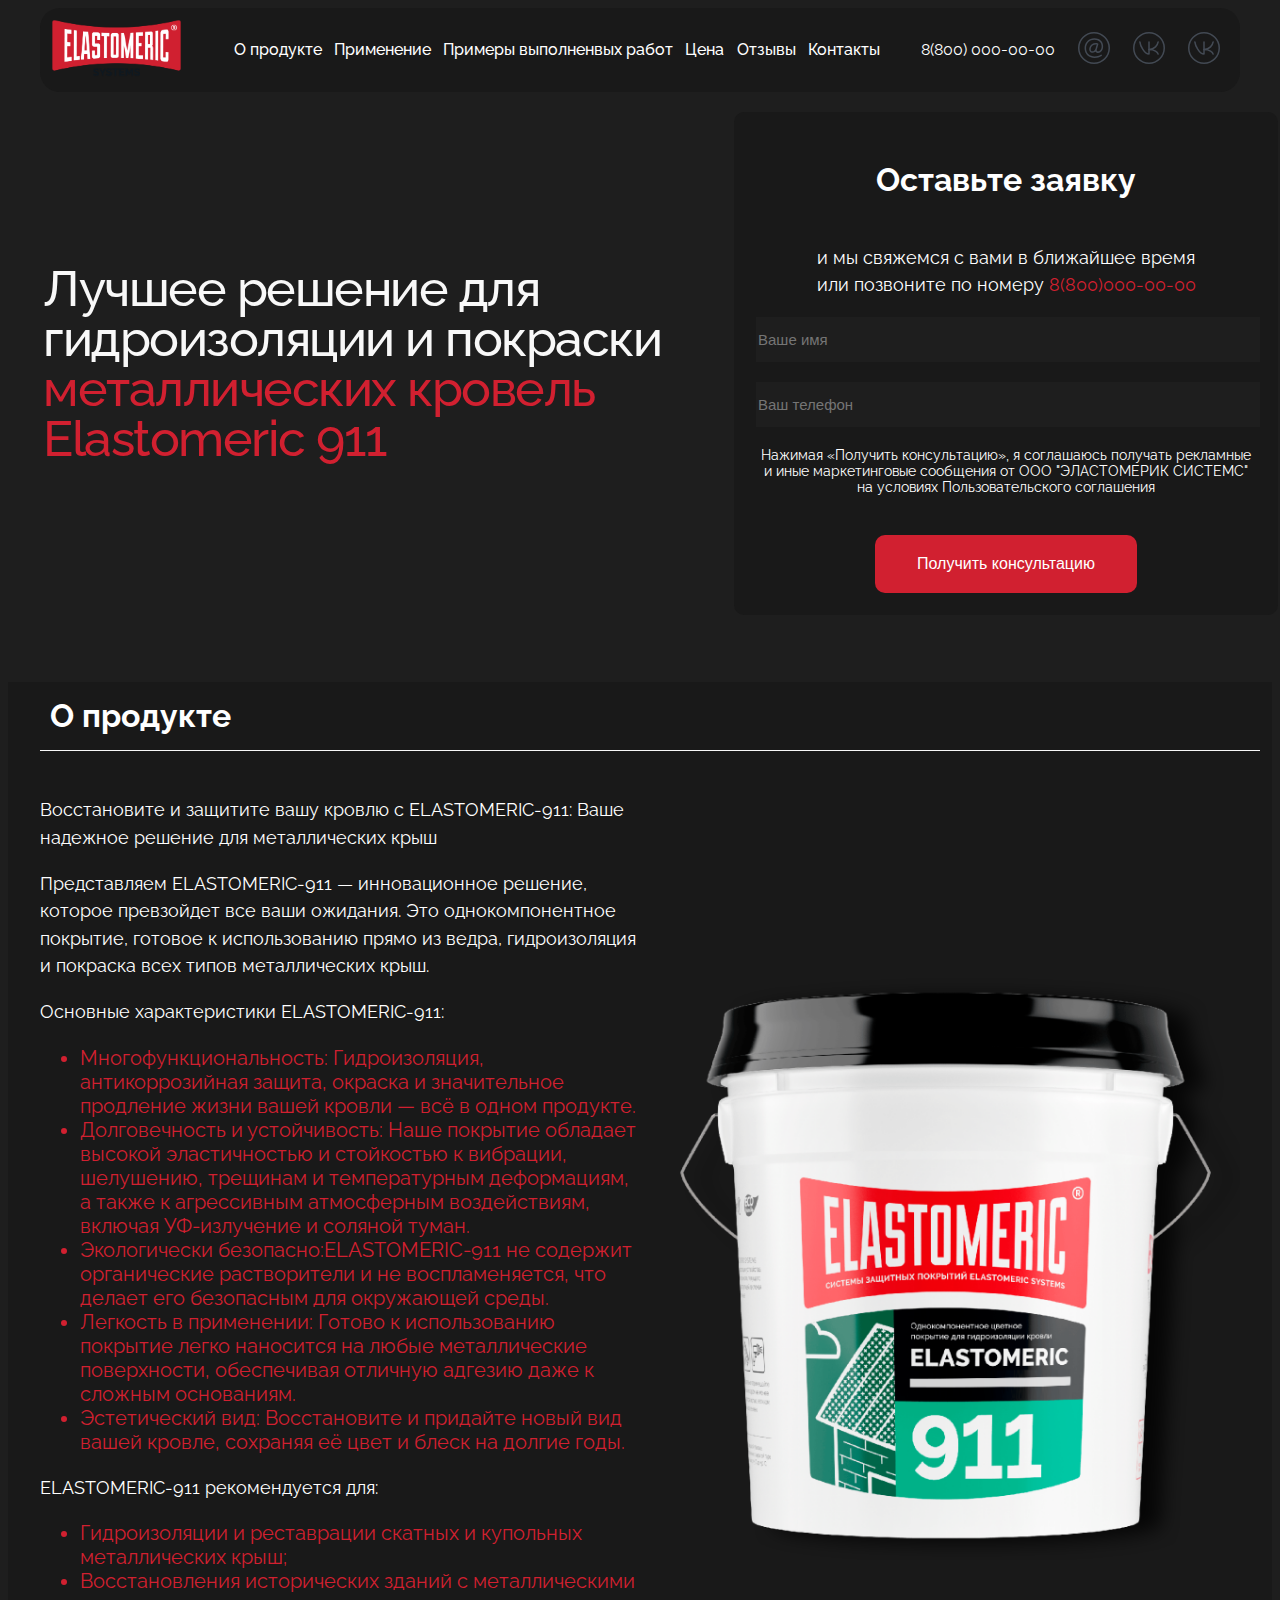
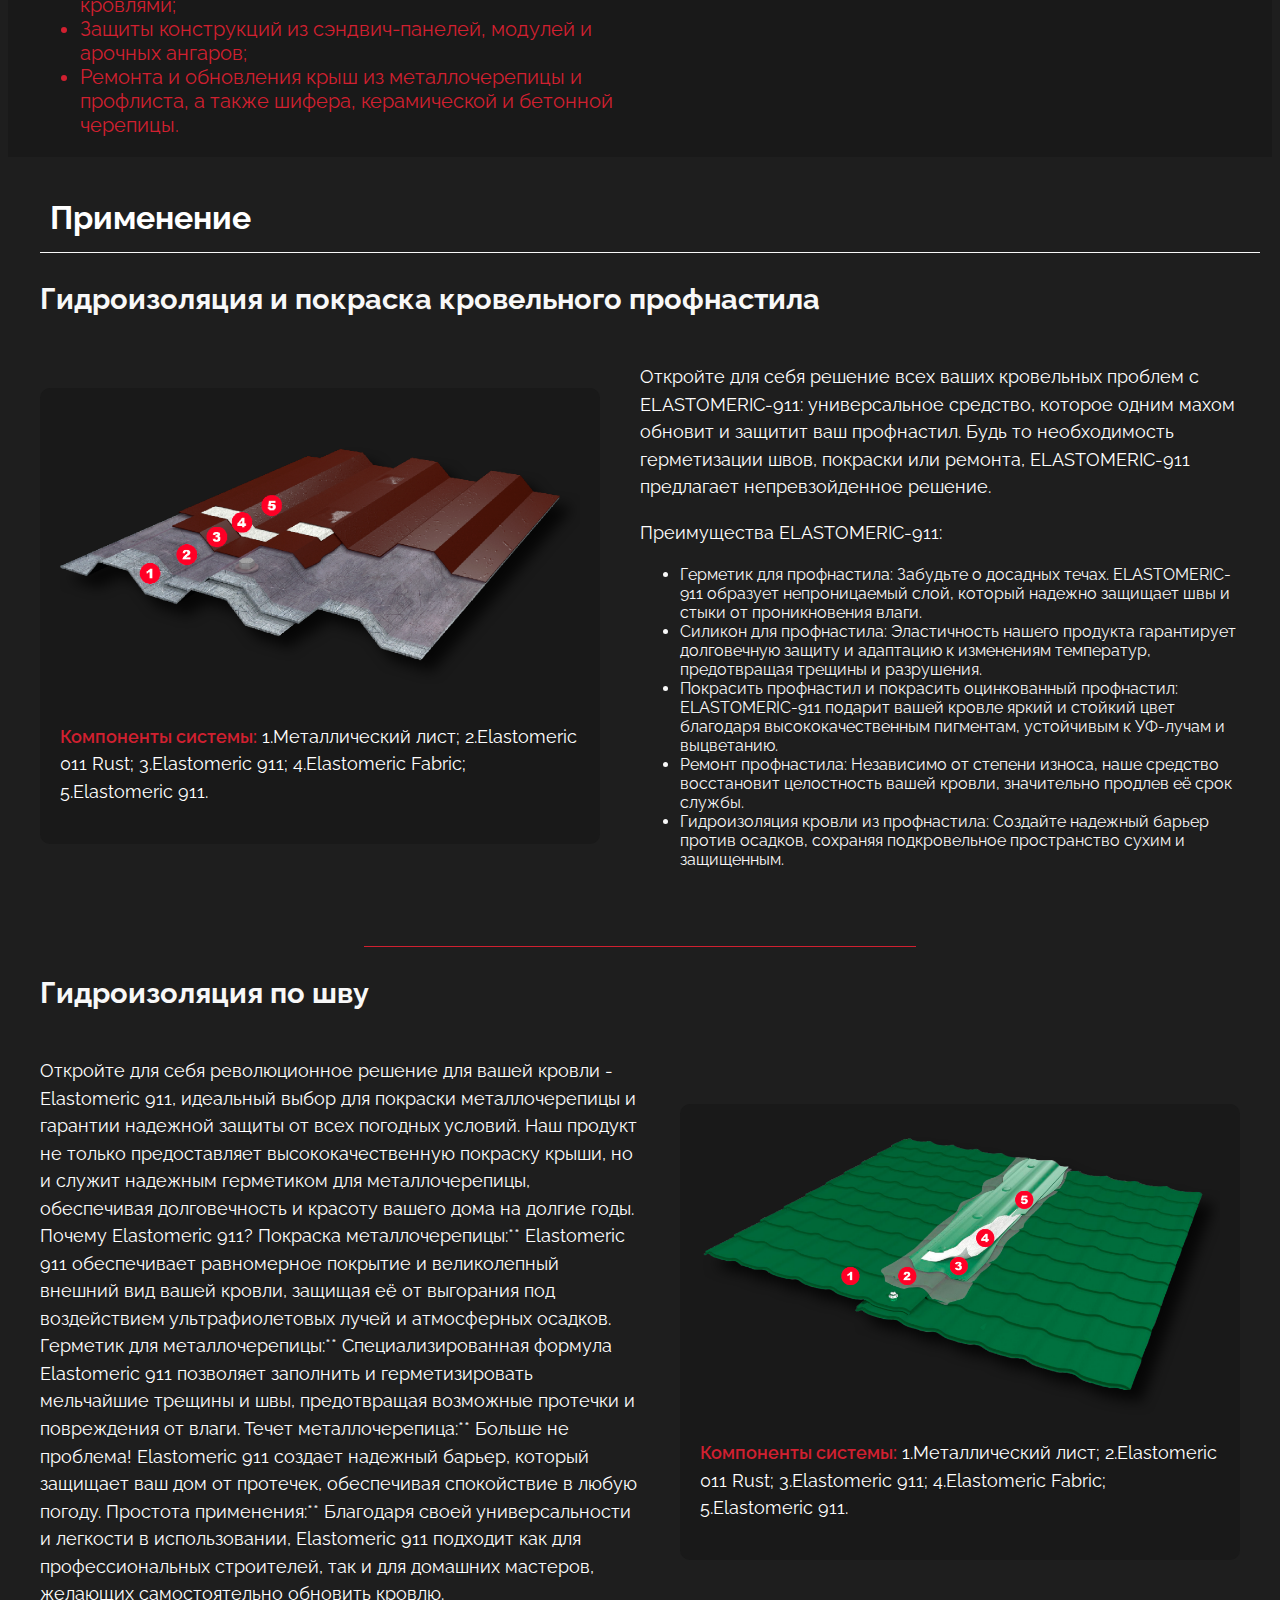
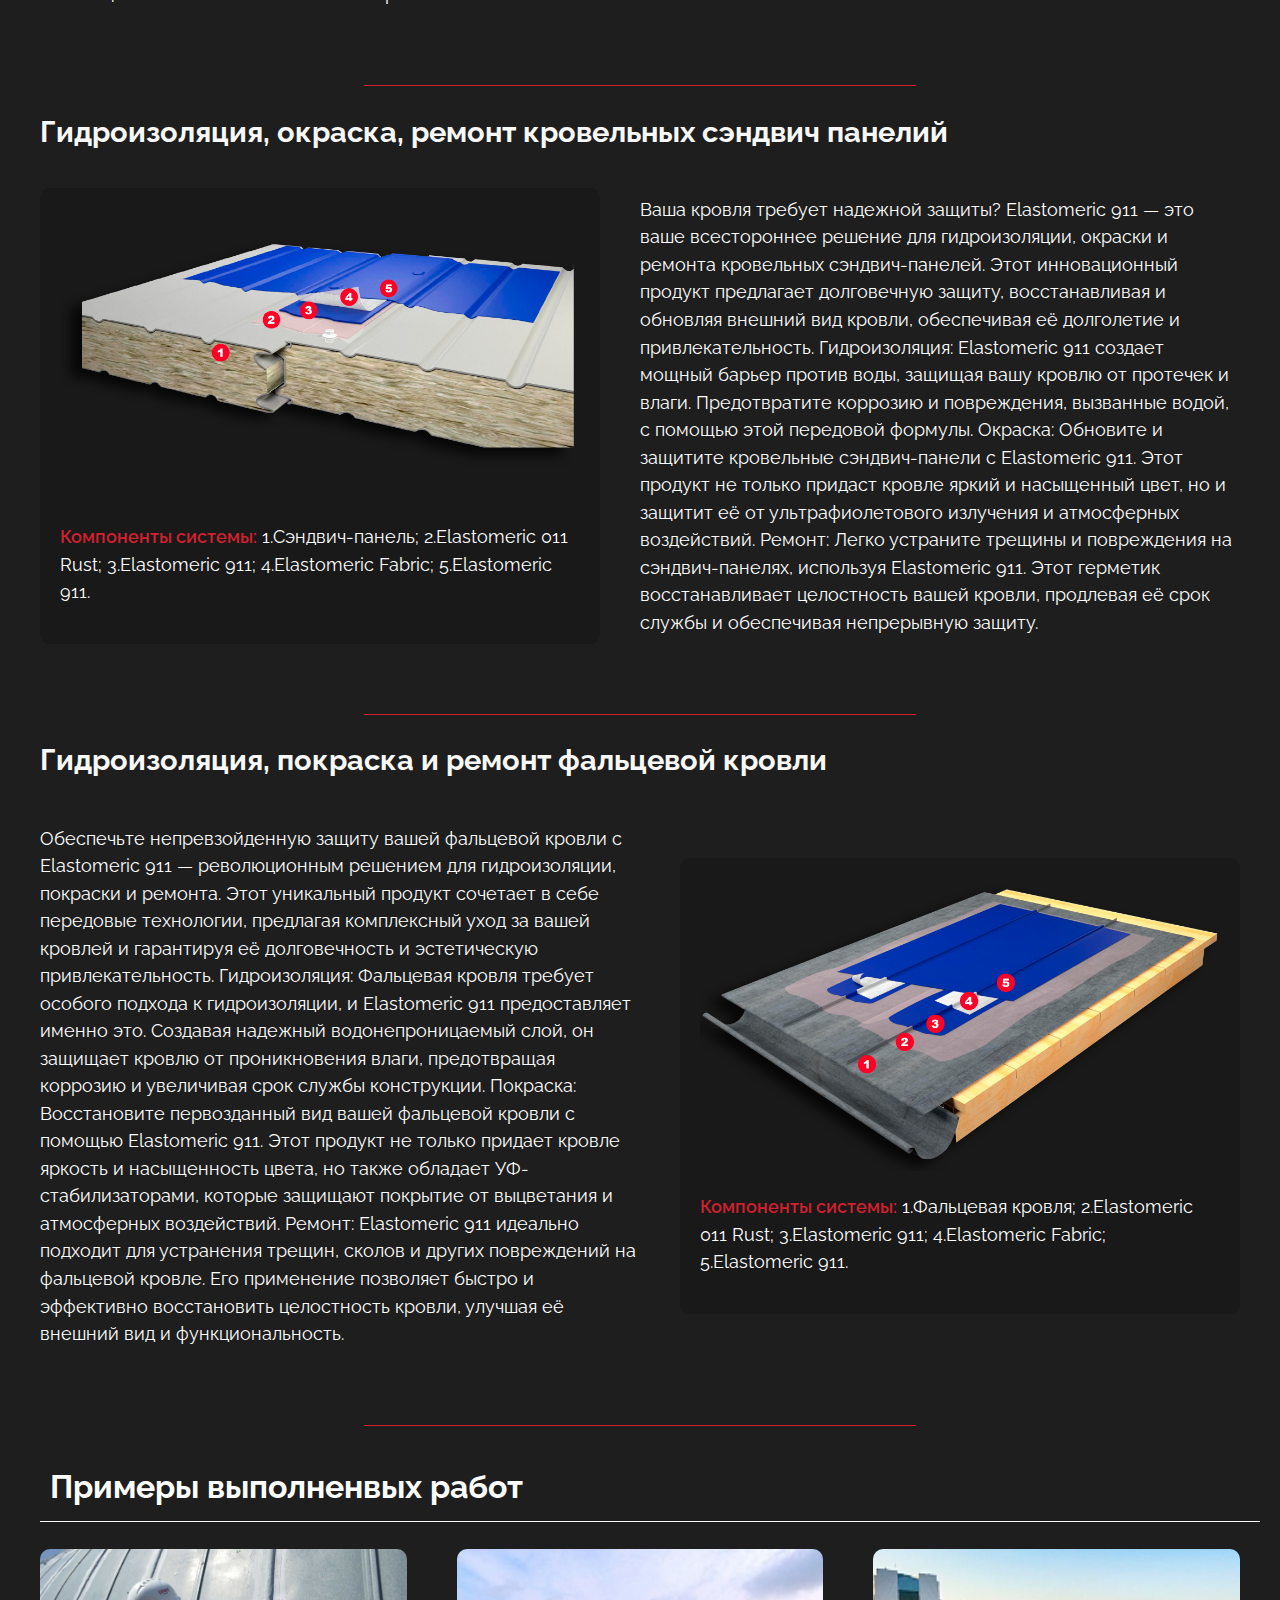
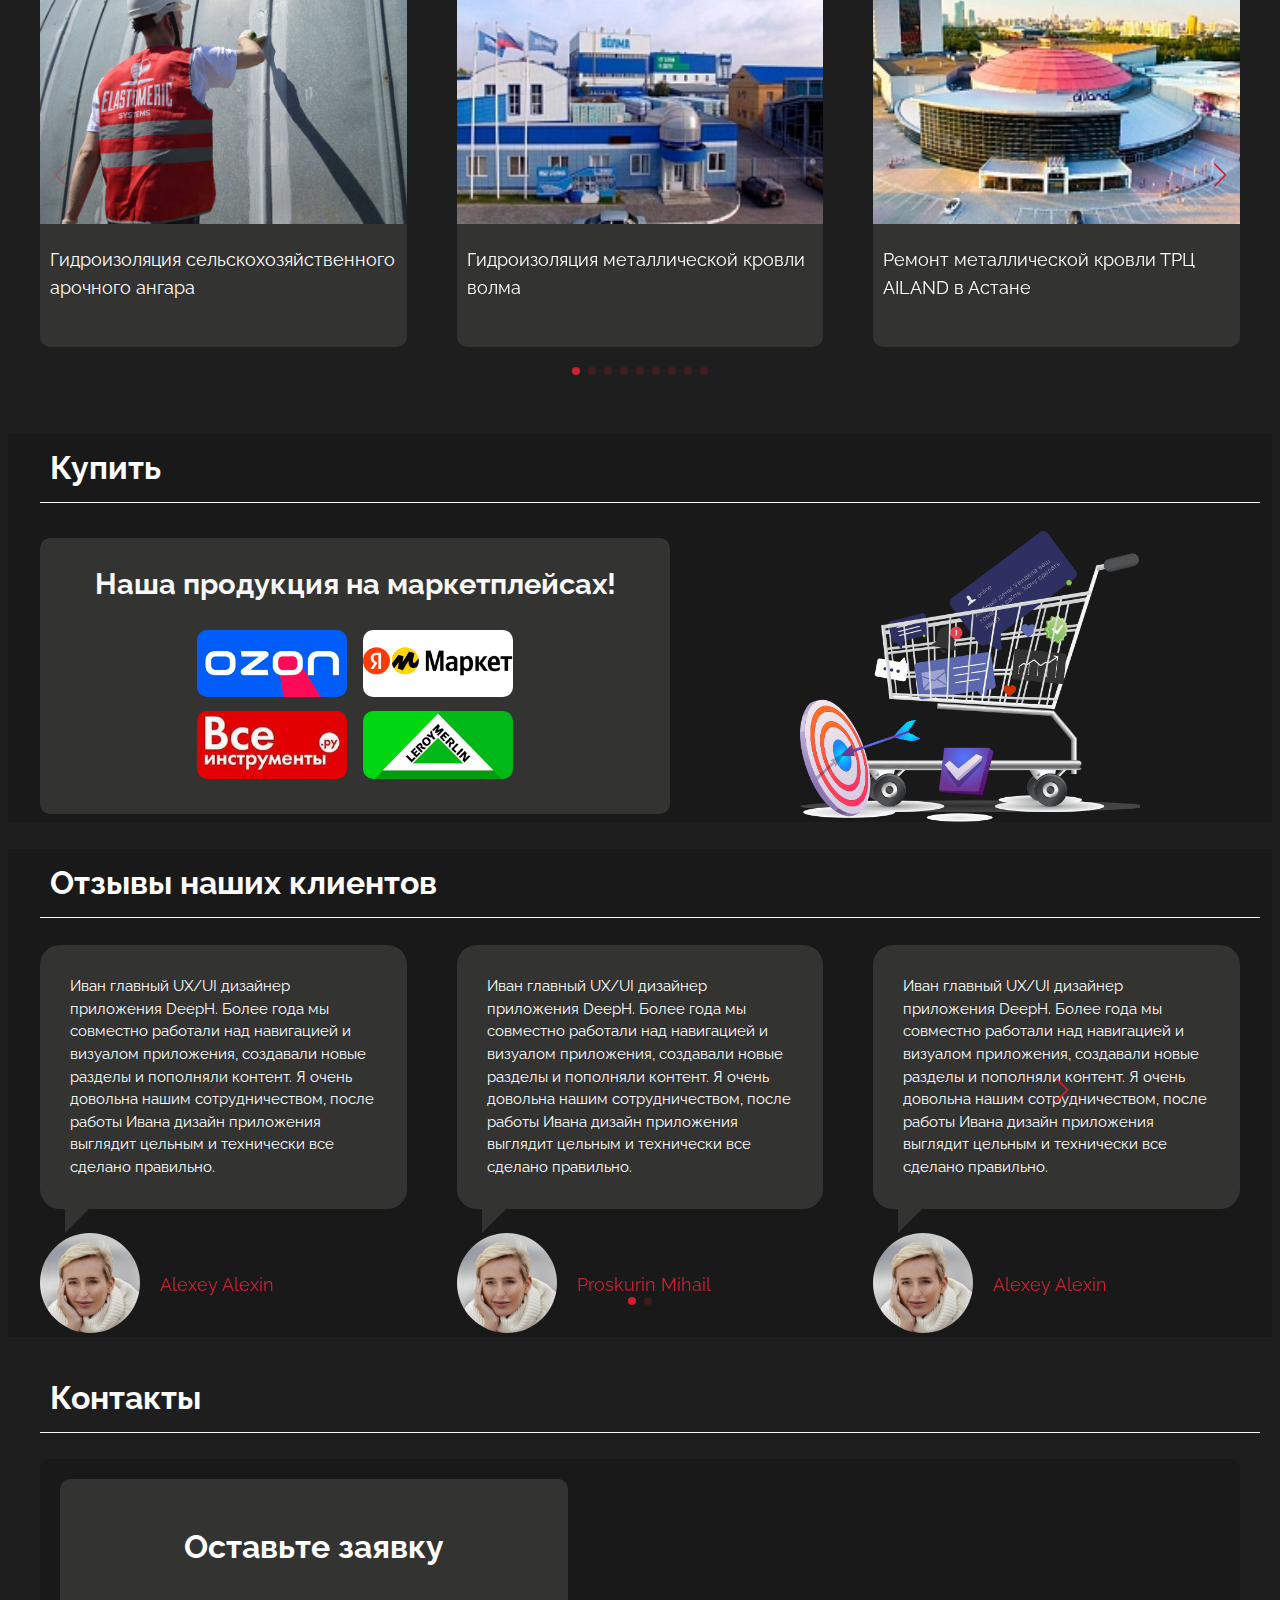
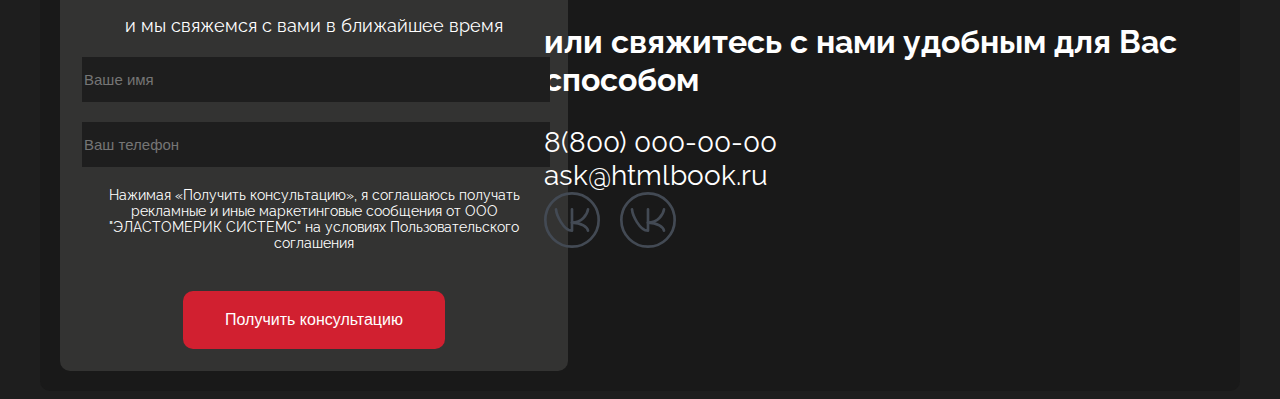
==== index.html @ a947f72b "text dla foto" ====
<!DOCTYPE html>
<html lang="en">
<head>
    <link rel="preconnect" href="https://fonts.googleapis.com">
    <link rel="preconnect" href="https://fonts.gstatic.com" crossorigin>
    <link href="https://fonts.googleapis.com/css2?family=Raleway:ital,wght@0,100..900;1,100..900&display=swap"
          rel="stylesheet">

    <link rel="stylesheet" href="styles.css">
    <link rel="stylesheet" href="media.css">
    <link type="text/css" rel="stylesheet" href="dist/css/lightgallery.css"/>
    <!--    Слайдер-->
    <link rel="stylesheet" href="https://cdn.jsdelivr.net/npm/swiper@11/swiper-bundle.min.css"/>
    <script src="https://cdn.jsdelivr.net/npm/swiper@11/swiper-bundle.min.js"></script>
    <!--    .Слайдер-->
    <meta charset="utf-8">
    <meta name="viewport" content="width=device-width, initial-scale=1">
    <meta charset="UTF-8">
    <title>EEl911</title>
</head>
<body>
<!--Вверхнее меню-->
<div class="container">
    <nav class="navbar">
        <div class="navbar__wrap top-menu">
            <a href="#" class="logo" id="logo"> <img src="img/logo.png" alt=""></a>
            <ul class="menu menu__media" id="menu">
                <li class="">
                    <a href="#o__producte" class="el-911__product">О продукте</a>
                </li>
                <li class="">
                    <a href="#applications" class="el-911__proects">Применение</a>
                </li>
                <li class="">
                    <a href="#works" class="el-911__proects">Примеры выполненвых работ</a>
                </li>
                <li class="">
                    <a href="#price" class="el-911__price">Цена</a>
                </li>
                <li class="">
                    <a href="#otzivy" class="el-911__otzivs">Отзывы</a>
                </li>
                <li class="">
                    <a href="#contacts" class="el-911__contacts">Контакты</a>
                </li>
            </ul>
            <ul class="menu__block" id="">
                <li class="">
                    <a href="tel:+79991112233">8(800) 000-00-00</a>
                </li>
                <li class="menu__info">
                    <a href="mailto:ask@htmlbook.ru">
                        <img src="/img/email.svg" alt="">
                    </a>
                </li>
                <li class="menu__info">
                    <a href="vk.ru">
                        <img src="img/vk.svg" alt="">
                    </a>
                </li>
                <li class="menu__info">
                    <a href="vk.ru">
                        <img src="img/vk.svg" alt="">
                    </a>
                </li>
            </ul>
            <div class="hamb">
                <div class="hamb__field" id="hamb">
                    <span class="bar"></span> <span class="bar"></span>
                    <span class="bar"></span>
                </div>
            </div>
        </div>
    </nav>
</div>

<div class="popup" id="popup"></div>
<!--Оставить заявку-->
<div class="container">
    <div class="el-911__block-one">
        <div class="el-911__block-left">
            <h1 class="el-911__title">
                Лучшее решение для гидроизоляции и покраски<span> металлических кровель Elastomeric 911</span>
            </h1>
            <img src="img/911_kraski1.png" alt="">
        </div>
        <div class="el-911__block-right">
            <div class="el-911__block-form">
                <h2>Оставьте заявку</h2>
                <p> и мы свяжемся с вами в ближайшее время <br> или позвоните по номеру
                    <span class="el-911__link-tel"><a href="tel:+79610307707">8(800)000-00-00</a></span>
                </p>
                <form action="" class="el-911__form">
                    <div class="el-911__fio">
                        <input class="el-911__form-control fio" type="text form-control" id="name" name="name"
                               placeholder="Ваше имя"
                               required/>
                        <label class="el-911__fio__control-label control-label" for="name-subscribe"></label>
                    </div>
                    <div class="el-911__tel">
                        <input class=" el-911__form-control tel" type="tel" id="form_tel" name="phone"
                               placeholder="Ваш телефон"
                               required/>
                        <label class="el-911__tel__control-label control-label"
                               for="form__window"></label>
                    </div>
                    <!--Чекбокс-->
                    <div class="uslovie_subscribe">
                        Нажимая «Получить консультацию», я соглашаюсь получать рекламные и иные маркетинговые сообщения
                        от ООО
                        "ЭЛАСТОМЕРИК СИСТЕМС" на условиях
                        <a
                                href="https://elastomeric.ru/company/polzovatelskoe-soglashenie/" target="_blank">Пользовательского
                            соглашения
                        </a>
                    </div>
                    <div class="el-911__btn">
                        <button type="submit" class=""><i
                                class=""></i> Получить консультацию
                        </button>
                    </div>
                </form>
            </div>
        </div>
    </div>
</div>
<!--О продукте-->
<div class="fon">
    <div class="container">
        <h2 id="o__producte" class="title_h2">О продукте</h2>
        <div class="product__block">
            <div class="product__block__left">
                <div class="el-911__el-911__text">
                    <p class="">
                        Восстановите и защитите вашу кровлю с ELASTOMERIC-911: Ваше надежное решение для металлических
                        крыш</p>

                    <p class="">Представляем ELASTOMERIC-911 — инновационное решение, которое превзойдет все ваши
                        ожидания.
                        Это однокомпонентное покрытие, готовое к использованию прямо из ведра,
                        гидроизоляция и покраска всех типов металлических крыш.</p>
                    <p class="">
                        Основные характеристики ELASTOMERIC-911:

                    <ul>
                        <li>Многофункциональность: Гидроизоляция, антикоррозийная защита, окраска и значительное
                            продление жизни вашей кровли —
                            всё в одном продукте.
                        </li>
                        <li>Долговечность и устойчивость: Наше покрытие обладает высокой эластичностью и стойкостью к
                            вибрации, шелушению,
                            трещинам и температурным деформациям, а также к агрессивным атмосферным воздействиям,
                            включая УФ-излучение и соляной туман.
                        </li>
                        <li>Экологически безопасно:ELASTOMERIC-911 не содержит органические растворители и не
                            воспламеняется, что делает
                            его безопасным для окружающей среды.
                        </li>
                        <li>Легкость в применении: Готово к использованию покрытие легко наносится на любые
                            металлические поверхности,
                            обеспечивая отличную адгезию даже к сложным основаниям.
                        </li>
                        <li>Эстетический вид: Восстановите и придайте новый вид вашей кровле, сохраняя её цвет и блеск
                            на долгие годы.
                        </li>
                    </ul>
                    </p>
                    <p class="">
                        ELASTOMERIC-911 рекомендуется для:
                    <ul>
                        <li>Гидроизоляции и реставрации скатных и купольных металлических крыш;</li>
                        <li>Восстановления исторических зданий с металлическими кровлями;</li>
                        <li>Защиты конструкций из сэндвич-панелей, модулей и арочных ангаров;</li>
                        <li>Ремонта и обновления крыш из металлочерепицы и профлиста, а также шифера, керамической и
                            бетонной черепицы.
                        </li>
                    </ul>
                    </p>


                </div>
            </div>
            <div class="product__block__right">
                <img src="img/product/911.png" alt="">
            </div>
        </div>
    </div>
</div>
<!--Применение-->
<div class="container">
    <h2 id="applications" class="title_h2">Применение</h2>
    <div class="el-911__applications">
        <div class="el-911__application">
            <h3>Гидроизоляция и покраска кровельного профнастила</h3>
            <div class="el-911__application-wrap">
                <div class="el-911__block-application__left">
                    <p class="">
                        Откройте для себя решение всех ваших кровельных проблем с ELASTOMERIC-911: универсальное
                        средство, которое одним махом обновит и защитит ваш профнастил. Будь то необходимость
                        герметизации швов, покраски или ремонта, ELASTOMERIC-911 предлагает непревзойденное решение.
                    </p>
                    <p class="">
                        Преимущества ELASTOMERIC-911:
                        <ul>
                        <li>Герметик для профнастила: Забудьте о досадных течах. ELASTOMERIC-911 образует непроницаемый
                        слой, который надежно защищает швы и стыки от проникновения влаги.</li>
                    <li>Силикон для профнастила: Эластичность нашего продукта гарантирует долговечную защиту и адаптацию
                        к изменениям температур, предотвращая трещины и разрушения.</li>
                    <li>Покрасить профнастил и покрасить оцинкованный профнастил: ELASTOMERIC-911 подарит вашей кровле
                        яркий и стойкий цвет благодаря высококачественным пигментам, устойчивым к УФ-лучам и выцветанию.</li>
                    <li>Ремонт профнастила: Независимо от степени износа, наше средство восстановит целостность вашей
                        кровли, значительно продлев её срок службы.</li>
                    <li>Гидроизоляция кровли из профнастила: Создайте надежный барьер против осадков, сохраняя
                        подкровельное пространство сухим и защищенным.</li>
                    </ul>
                    </p>
                </div>
                <div class="el-911__block-product__right">
                    <div class="el-911__img">
                        <img src="img/1.png" alt="Строительная система гидроизоляции и покраски кровельного профнастила">
                    </div>
                    <div class="el-911__el-911__text">
                        <p class=""><span> Компоненты системы:</span> 1.Металлический лист; 2.Elastomeric 011
                            Rust;
                            3.Elastomeric 911; 4.Elastomeric Fabric; 5.Elastomeric 911. </p>

                    </div>
                </div>
            </div>
        </div>

        <div class="el-911__application">
            <h3>Гидроизоляция по шву</h3>
            <div class="el-911__application-wrap">
                <div class="el-911__block-application__left">
                    <p>Откройте для себя революционное решение для вашей кровли - Elastomeric 911, идеальный выбор для покраски металлочерепицы и гарантии надежной защиты от всех погодных условий. Наш продукт не только предоставляет высококачественную покраску крыши, но и служит надежным герметиком для металлочерепицы, обеспечивая долговечность и красоту вашего дома на долгие годы.

                        Почему Elastomeric 911?

                        Покраска металлочерепицы:** Elastomeric 911 обеспечивает равномерное покрытие и великолепный внешний вид вашей кровли, защищая её от выгорания под воздействием ультрафиолетовых лучей и атмосферных осадков.
                        Герметик для металлочерепицы:** Специализированная формула Elastomeric 911 позволяет заполнить и герметизировать мельчайшие трещины и швы, предотвращая возможные протечки и повреждения от влаги.
                        Течет металлочерепица:** Больше не проблема! Elastomeric 911 создает надежный барьер, который защищает ваш дом от протечек, обеспечивая спокойствие в любую погоду.
                        Простота применения:** Благодаря своей универсальности и легкости в использовании, Elastomeric 911 подходит как для профессиональных строителей, так и для домашних мастеров, желающих самостоятельно обновить кровлю.


                    </p>
                </div>
                <div class="el-911__block-product__right">
                    <div class="el-911__img">
                        <img src="img/metallocherepixa_po_shvu.png" alt="">
                    </div>
                    <div class="el-911__el-911__text">
                        <p class=""><span> Компоненты системы:</span> 1.Металлический лист; 2.Elastomeric 011
                            Rust;
                            3.Elastomeric 911; 4.Elastomeric Fabric; 5.Elastomeric 911. </p>

                    </div>
                </div>
            </div>
        </div>
        <div class="el-911__application">
            <h3>Гидроизоляция, окраска, ремонт кровельных сэндвич панелий</h3>
            <div class="el-911__application-wrap">
                <div class="el-911__block-application__left">
                    <p>Ваша кровля требует надежной защиты? Elastomeric 911 — это ваше всестороннее решение для гидроизоляции, окраски и ремонта кровельных сэндвич-панелей. Этот инновационный продукт предлагает долговечную защиту, восстанавливая и обновляя внешний вид кровли, обеспечивая её долголетие и привлекательность.

                        Гидроизоляция: Elastomeric 911 создает мощный барьер против воды, защищая вашу кровлю от протечек и влаги. Предотвратите коррозию и повреждения, вызванные водой, с помощью этой передовой формулы.

                        Окраска: Обновите и защитите кровельные сэндвич-панели с Elastomeric 911. Этот продукт не только придаст кровле яркий и насыщенный цвет, но и защитит её от ультрафиолетового излучения и атмосферных воздействий.

                        Ремонт: Легко устраните трещины и повреждения на сэндвич-панелях, используя Elastomeric 911. Этот герметик восстанавливает целостность вашей кровли, продлевая её срок службы и обеспечивая непрерывную защиту.
                    </p>
                </div>
                <div class="el-911__block-product__right">
                    <div class="el-911__img">
                        <img src="img/po_shvu_s_posleduyschey_okraskoy.png" alt="">
                    </div>
                    <div class="el-911__el-911__text">
                        <p class=""><span> Компоненты системы:</span> 1.Сэндвич-панель; 2.Elastomeric 011
                            Rust;
                            3.Elastomeric 911; 4.Elastomeric Fabric; 5.Elastomeric 911. </p>

                    </div>
                </div>
            </div>
        </div>
        <div class="el-911__application">
            <h3>Гидроизоляция, покраска и ремонт фальцевой кровли</h3>
            <div class="el-911__application-wrap">
                <div class="el-911__block-application__left">
                    <p>Обеспечьте непревзойденную защиту вашей фальцевой кровли с Elastomeric 911 — революционным решением для гидроизоляции, покраски и ремонта. Этот уникальный продукт сочетает в себе передовые технологии, предлагая комплексный уход за вашей кровлей и гарантируя её долговечность и эстетическую привлекательность.

                        Гидроизоляция: Фальцевая кровля требует особого подхода к гидроизоляции, и Elastomeric 911 предоставляет именно это. Создавая надежный водонепроницаемый слой, он защищает кровлю от проникновения влаги, предотвращая коррозию и увеличивая срок службы конструкции.

                        Покраска: Восстановите первозданный вид вашей фальцевой кровли с помощью Elastomeric 911. Этот продукт не только придает кровле яркость и насыщенность цвета, но также обладает УФ-стабилизаторами, которые защищают покрытие от выцветания и атмосферных воздействий.

                        Ремонт: Elastomeric 911 идеально подходит для устранения трещин, сколов и других повреждений на фальцевой кровле. Его применение позволяет быстро и эффективно восстановить целостность кровли, улучшая её внешний вид и функциональность.
                    </p>
                </div>
                <div class="el-911__block-product__right">
                    <div class="el-911__img">
                        <img src="img/armirovanie__shvov.png" alt="">
                    </div>
                    <div class="el-911__el-911__text">
                        <p class=""><span> Компоненты системы:</span> 1.Фальцевая кровля; 2.Elastomeric 011
                            Rust;
                            3.Elastomeric 911; 4.Elastomeric Fabric; 5.Elastomeric 911. </p>

                    </div>
                </div>
            </div>
        </div>
    </div>
</div>
<!--Примеры выполненвых работ-->
<div class="container">
    <h2 id="works" class="title_h2">Примеры выполненвых работ</h2>
    <div class="works">
        <div class="works__mySwiper">
            <div class="swiper-wrapper">
                <div class="works__col-1 swiper-slide">


                    <div class="works__col-1__img ">
                        <div class="work__mySwiper">
                            <div class="swiper-wrapper " id="lightgallery__col-1" style="overflow: hidden;">

                                <a style="display: block;" class="swiper-slide" href="img/works/arochny_angar/1.jpg">
                                    <!-- оригинальное изображение -->
                                    <img src="img/works/arochny_angar/1.jpg" alt=""><!-- миниатюра изображения -->
                                </a>


                                <a style="display: block;" class="swiper-slide" href="img/works/arochny_angar/2.png">
                                    <img src="img/works/arochny_angar/2.png" alt="">
                                </a>


                                <a style="display: block;" class="swiper-slide" href="img/works/arochny_angar/3.png">
                                    <img src="img/works/arochny_angar/3.png" alt="">
                                </a>

                            </div>
                            <div class="work_swiper-button-prev"></div>
                            <div class="work_swiper-button-next"></div>
                        </div>
                    </div>


                    <p>
                        Гидроизоляция сельскохозяйственного арочного ангара
                    </p>

                </div>
                <div class="works__col-1 swiper-slide">
                    <div id="lightgallery__col-2" class="works__col-1__img">
                        <a href="img/works/volma/1_1.jpg"><!-- оригинальное изображение -->
                            <img src="img/works/volma/icon.jpg" alt=""><!-- миниатюра изображения -->
                        </a>
                        <a href="img/works/volma/1.jpg" class="hidden">
                            <img src="img/works/volma/1.jpg" alt="">
                        </a>
                        <a href="img/works/volma/2.jpg" class="hidden">
                            <img src="img/works/volma/2.jpg" alt="">
                        </a>
                        <a href="img/works/volma/3.jpg" class="hidden">
                            <img src="img/works/volma/3.jpg" alt="">
                        </a>
                    </div>
                    <p>
                        Гидроизоляция металлической кровли волма
                    </p>
                </div>
                <div class="works__col-1 swiper-slide">
                    <div id="lightgallery__col-3" class="works__col-1__img">
                        <a href="img/works/astana/1.jpg"><!-- оригинальное изображение -->
                            <img src="img/works/astana/icon.jpg" alt=""><!-- миниатюра изображения -->
                        </a>
                        <a href="img/works/astana/2.jpg" class="hidden">
                            <img src="img/works/astana/2.jpg" alt="">
                        </a>
                        <a href="img/works/astana/3.jpg" class="hidden">
                            <img src="img/works/astana/3.jpg" alt="">
                        </a>
                        <a href="img/works/astana/4.jpg" class="hidden">
                            <img src="img/works/astana/4.jpg" alt="">
                        </a>
                    </div>
                    <p>
                        Ремонт металлической кровли ТРЦ AILAND в Астане
                    </p>
                </div>
                <div class="works__col-1 swiper-slide">
                    <div id="lightgallery__col-4" class="works__col-1__img">
                        <a href="img/works/molodejny/1.jpg"><!-- оригинальное изображение -->
                            <img src="img/works/molodejny/icon.jpg" alt=""><!-- миниатюра изображения -->
                        </a>
                        <a href="img/works/molodejny/2.jpg" class="hidden">
                            <img src="img/works/molodejny/2.jpg" alt="">
                        </a>
                        <a href="img/works/molodejny/3.jpg" class="hidden">
                            <img src="img/works/molodejny/3.jpg" alt="">
                        </a>
                        <a href="img/works/molodejny/4.jpg" class="hidden">
                            <img src="img/works/molodejny/4.jpg" alt="">
                        </a> <a href="img/works/molodejny/5.jpg" class="hidden">
                        <img src="img/works/molodejny/5.jpg" alt="">
                    </a>
                    </div>
                    <p>
                        Ремонт металлической кровли спортивного комплекса «МОЛОДЁЖНЫЙ»
                    </p>
                </div>
                <div class="works__col-1 swiper-slide">
                    <div id="lightgallery__col-5" class="works__col-1__img">
                        <a href="img/works/agroholding/1.jpg"><!-- оригинальное изображение -->
                            <img src="img/works/agroholding/finish.jpg" alt=""><!-- миниатюра изображения -->
                        </a>
                        <a href="img/works/agroholding/2.jpg" class="hidden">
                            <img src="img/works/agroholding/2.jpg" alt="">
                        </a>
                        <a href="img/works/agroholding/3.jpg" class="hidden">
                            <img src="img/works/agroholding/3.jpg" alt="">
                        </a>
                        <a href="img/works/agroholding/4.jpg" class="hidden">
                            <img src="img/works/agroholding/4.jpg" alt="">
                        </a>
                        <a href="img/works/agroholding/5.jpg" class="hidden">
                            <img src="img/works/agroholding/5.jpg" alt="">
                        </a>
                        <a href="img/works/agroholding/6.jpg" class="hidden">
                            <img src="img/works/agroholding/6.jpg" alt="">
                        </a>
                        <a href="img/works/agroholding/7.jpg" class="hidden">
                            <img src="img/works/agroholding/7.jpg" alt="">
                        </a>
                        <a href="img/works/agroholding/finish.jpg" class="hidden">
                            <img src="img/works/agroholding/finish.jpg" alt="">
                        </a>
                    </div>
                    <p>
                        Гидроизоляция силосов для хранения зерна компании степь агрохолдинг
                    </p>
                </div>
                <div class="works__col-1 swiper-slide">
                    <div id="lightgallery__col-6" class="works__col-1__img">
                        <a href="img/works/TRC/1.jpeg"><!-- оригинальное изображение -->
                            <img src="img/works/TRC/icon.jpeg" alt=""><!-- миниатюра изображения -->
                        </a>
                        <a href="img/works/TRC/1.jpeg" class="hidden">
                            <img src="img/works/TRC/icon.jpeg" alt="">
                        </a>
                        <a href="img/works/TRC/2.jpeg" class="hidden">
                            <img src="img/works/TRC/2.jpeg" alt="">
                        </a>
                        <a href="img/works/TRC/3.jpeg" class="hidden">
                            <img src="img/works/TRC/3.jpeg" alt="">
                        </a>
                        <a href="img/works/TRC/4.jpeg" class="hidden">
                            <img src="img/works/TRC/4.jpg" alt="">
                        </a>
                        <a href="img/works/TRC/5.jpeg" class="hidden">
                            <img src="img/works/TRC/5.jpeg" alt="">
                        </a>
                        <a href="img/works/TRC/6.jpg" class="hidden">
                            <img src="img/works/TRC/6.jpg" alt="">
                        </a>
                    </div>
                    <p>
                        Гидроизоляция швов металлической крыши крупного ТРЦ
                    </p>
                </div>
                <div class="works__col-1 swiper-slide">
                    <div id="lightgallery__col-7" class="works__col-1__img">
                        <a href="img/works/andreev/1.jpg"><!-- оригинальное изображение -->
                            <img src="img/works/andreev/icon.jpg" alt=""><!-- миниатюра изображения -->
                        </a>
                        <a href="img/works/andreev/2.jpg" class="hidden">
                            <img src="img/works/andreev/2.jpg" alt="">
                        </a>
                        <a href="img/works/andreev/3.jpg" class="hidden">
                            <img src="img/works/andreev/3.jpg" alt="">
                        </a>
                        <a href="img/works/andreev/4.jpg" class="hidden">
                            <img src="img/works/andreev/4.jpg" alt="">
                        </a>
                        <a href="img/works/andreev/5.jpg" class="hidden">
                            <img src="img/works/andreev/5.jpg" alt="">
                        </a>
                        <a href="img/works/andreev/6.jpg" class="hidden">
                            <img src="img/works/andreev/6.jpg" alt="">
                        </a>
                        <a href="img/works/andreev/7.jpg" class="hidden">
                            <img src="img/works/andreev/7.jpg" alt="">
                        </a>
                        <a href="img/works/andreev/8.jpg" class="hidden">
                            <img src="img/works/andreev/8.jpg" alt="">
                        </a>
                        <a href="img/works/andreev/9.jpg" class="hidden">
                            <img src="img/works/andreev/9.jpg" alt="">
                        </a>
                    </div>
                    <p>
                        Акустический Институт имени академика Н.Н. Андреева
                    </p>
                </div>
                <div class="works__col-1 swiper-slide">
                    <div id="lightgallery__col-8" class="works__col-1__img">
                        <a href="img/works/dollejal/1.jpg"><!-- оригинальное изображение -->
                            <img src="img/works/dollejal/icon.jpg" alt=""><!-- миниатюра изображения -->
                        </a>
                        <a href="img/works/dollejal/2.jpg" class="hidden">
                            <img src="img/works/dollejal/2.jpg" alt="">
                        </a>
                        <a href="img/works/dollejal/3.jpg" class="hidden">
                            <img src="img/works/dollejal/3.jpg" alt="">
                        </a>

                        <a href="img/works/dollejal/icon.jpg" class="hidden">
                            <img src="img/works/dollejal/icon.jpg" alt="">
                        </a>

                    </div>
                    <p>
                        Научно-исследовательский и конструкторский Институт Энерготехники им. Н.А. Доллежаля
                    </p>
                </div>
                <div class="works__col-1 swiper-slide">
                    <div id="lightgallery__col-9" class="works__col-1__img">
                        <a href="img/works/almata/1.png"><!-- оригинальное изображение -->
                            <img src="img/works/almata/icon.jpg" alt=""><!-- миниатюра изображения -->
                        </a>
                        <a href="img/works/almata/2.jpg" class="hidden">
                            <img src="img/works/almata/2.jpg" alt="">
                        </a>
                        <a href="img/works/almata/3.jpg" class="hidden">
                            <img src="img/works/almata/3.jpg" alt="">
                        </a>
                        <a href="img/works/almata/4.jpg" class="hidden">
                            <img src="img/works/almata/4.jpg" alt="">
                        </a>
                        <a href="img/works/almata/5.jpg" class="hidden">
                            <img src="img/works/almata/5.jpg" alt="">
                        </a>
                        <a href="img/works/almata/6.jpg" class="hidden">
                            <img src="img/works/almata/6.jpg" alt="">
                        </a>
                        <a href="img/works/almata/7.png" class="hidden">
                            <img src="img/works/almata/7.png" alt="">
                        </a>
                        <a href="img/works/almata/8.jpg" class="hidden">
                            <img src="img/works/almata/8.jpg" alt="">
                        </a>
                        <a href="img/works/almata/9.jpg" class="hidden">
                            <img src="img/works/almata/9.jpg" alt="">
                        </a>
                        <a href="img/works/almata/icon.jpg" class="hidden">
                            <img src="img/works/almata/icon.jpg" alt="">
                        </a>

                    </div>
                    <p>
                        Реконструкция металлической фальцевой кровли г.Алматы
                    </p>
                </div>
                <div class="works__col-1 swiper-slide">
                    <div id="lightgallery__col-10" class="works__col-1__img">
                        <a href="img/works/muzey/1.png"><!-- оригинальное изображение -->
                            <img src="img/works/muzey/icon.jpg" alt=""><!-- миниатюра изображения -->
                        </a>
                        <a href="img/works/muzey/2.jpg" class="hidden">
                            <img src="img/works/muzey/2.jpg" alt="">
                        </a>
                        <a href="img/works/muzey/3.jpg" class="hidden">
                            <img src="img/works/muzey/3.jpg" alt="">
                        </a>
                        <a href="img/works/muzey/4.jpg" class="hidden">
                            <img src="img/works/muzey/4.jpg" alt="">
                        </a>
                        <a href="img/works/muzey/5.jpg" class="hidden">
                            <img src="img/works/muzey/5.jpg" alt="">
                        </a>
                        <a href="img/works/muzey/6.jpg" class="hidden">
                            <img src="img/works/muzey/6.jpg" alt="">
                        </a>
                        <a href="img/works/muzey/7.jpg" class="hidden">
                            <img src="img/works/muzey/7.jpg" alt="">
                        </a>
                        <a href="img/works/muzey/icon.jpg" class="hidden">
                            <img src="img/works/muzey/icon.jpg" alt="">
                        </a>

                    </div>
                    <p>
                        Реконструкция металлической фальцевой кровли г.Алматы
                    </p>
                </div>
                <div class="works__col-1 swiper-slide">
                    <div id="lightgallery__col-11" class="works__col-1__img">
                        <a href="img/works/shvi-ar-angar/1.jpg"><!-- оригинальное изображение -->
                            <img src="img/works/shvi-ar-angar/icon.png" alt=""><!-- миниатюра изображения -->
                        </a>
                        <a href="img/works/shvi-ar-angar/2.jpg" class="hidden">
                            <img src="img/works/shvi-ar-angar/2.jpg" alt="">
                        </a>
                        <a href="img/works/shvi-ar-angar/3.jpg" class="hidden">
                            <img src="img/works/shvi-ar-angar/3.jpg" alt="">
                        </a>
                        <a href="img/works/shvi-ar-angar/4.jpg" class="hidden">
                            <img src="img/works/shvi-ar-angar/4.jpg" alt="">
                        </a>
                        <a href="img/works/shvi-ar-angar/5.jpg" class="hidden">
                            <img src="img/works/shvi-ar-angar/5.jpg" alt="">
                        </a>
                        <a href="img/works/shvi-ar-angar/6.jpg" class="hidden">
                            <img src="img/works/shvi-ar-angar/6.jpg" alt="">
                        </a>
                        <a href="img/works/shvi-ar-angar/icon.png" class="hidden">
                            <img src="img/works/shvi-ar-angar/icon.png" alt="">
                        </a>
                    </div>
                    <p>
                        Гидроизоляция швов арочного ангара
                    </p>
                </div>
            </div>
            <div class="swiper-pagination works__swiper-pagination"></div>
            <div class="swiper-button-prev works__swiper-button-prev"></div>
            <div class="swiper-button-next works__swiper-button-next"></div>
        </div>
    </div>
</div>
<!--Купить-->
<div class="fon">
    <div class="container">
        <h2 id="price" class="title_h2">Купить</h2>

        <div class="price">
            <div class="price__block-left">
                <h3>Наша продукция на маркетплейсах!</h3>
                <div class="price__marcet">
                    <a href="">
                        <img src="img/price/ozon-horizontal.png" alt="ozon">
                    </a>
                    <a href="">
                        <img src="img/price/yamarket-hotizontal.png" alt="yamarket">
                    </a>
                    <a href="">
                        <img src="img/price/vseinstrumenty-horizont.jpeg" alt="vseinstrumenty">
                    </a>
                    <a href="">
                        <img src="img/price/leroyM-horizontal.png" alt="Leroy Merlin">
                    </a>
                </div>
            </div>
            <div class="price__block-right">
                <div class="price__img">
                    <img src="img/price/korzina.png" alt="">
                </div>
            </div>
        </div>

    </div>
</div>
<!--Отзывы наших клиентов-->
<div class="fon">
    <div class="container">
        <h2 id="otzivy" class="title_h2">Отзывы наших клиентов</h2>
        <div class="mySwiper">
            <div class="otzivy swiper-wrapper">
                <div class="otzivy__rows swiper-slide">
                    <div class="otzivy__text">
                        Иван главный UX/UI дизайнер приложения DeepH. Более года мы совместно работали над навигацией и
                        визуалом приложения, создавали новые разделы и пополняли контент. Я очень довольна нашим
                        сотрудничеством, после работы Ивана дизайн приложения выглядит цельным и технически все сделано
                        правильно.
                    </div>
                    <div class="otzivy__bubble-tail"></div>
                    <div class="otzivy_info">
                        <div class="otzivy__photo">
                            <img src="img/otzivy_1.png" alt="">
                        </div>
                        <p class="otzivy__name">
                            Alexey Alexin
                        </p>
                    </div>
                </div>
                <div class="otzivy__rows swiper-slide">
                    <div class="otzivy__text">
                        Иван главный UX/UI дизайнер приложения DeepH. Более года мы совместно работали над навигацией и
                        визуалом приложения, создавали новые разделы и пополняли контент. Я очень довольна нашим
                        сотрудничеством, после работы Ивана дизайн приложения выглядит цельным и технически все сделано
                        правильно.
                    </div>
                    <div class="otzivy__bubble-tail"></div>
                    <div class="otzivy_info">
                        <div class="otzivy__photo">
                            <img src="img/otzivy_1.png" alt="">
                        </div>
                        <p class="otzivy__name">
                            Proskurin Mihail
                        </p>
                    </div>
                </div>
                <div class="otzivy__rows swiper-slide">
                    <div class="otzivy__text">
                        Иван главный UX/UI дизайнер приложения DeepH. Более года мы совместно работали над навигацией и
                        визуалом приложения, создавали новые разделы и пополняли контент. Я очень довольна нашим
                        сотрудничеством, после работы Ивана дизайн приложения выглядит цельным и технически все сделано
                        правильно.
                    </div>
                    <div class="otzivy__bubble-tail"></div>
                    <div class="otzivy_info">
                        <div class="otzivy__photo">
                            <img src="img/otzivy_1.png" alt="">
                        </div>
                        <p class="otzivy__name">
                            Alexey Alexin
                        </p>
                    </div>
                </div>
                <div class="otzivy__rows swiper-slide">
                    <div class="otzivy__text">
                        Иван главный UX/UI дизайнер приложения DeepH. Более года мы совместно работали над навигацией и
                        визуалом приложения, создавали новые разделы и пополняли контент. Я очень довольна нашим
                        сотрудничеством, после работы Ивана дизайн приложения выглядит цельным и технически все сделано
                        правильно.
                    </div>
                    <div class="otzivy__bubble-tail"></div>
                    <div class="otzivy_info">
                        <div class="otzivy__photo">
                            <img src="img/otzivy_1.png" alt="">
                        </div>
                        <p class="otzivy__name">
                            Alexey Alexin
                        </p>
                    </div>
                </div>
            </div>
            <div class="swiper-pagination"></div>
            <div class="swiper-button-prev"></div>
            <div class="swiper-button-next"></div>
        </div>
    </div>
</div>

<!--Контакты-->
<div class="container">
    <h2 id="contacts" class="title_h2">Контакты</h2>
    <div class="contacts">
        <div class="el-911__block-left contacts__block-left">
            <div class="el-911__block-form  contacts__block-form">
                <h2>Оставьте заявку</h2>
                <p> и мы свяжемся с вами в ближайшее время</p>
                <form action="" class="el-911__form contacts__form">
                    <div class="el-911__fio">
                        <input class="el-911__form-control fio" type="text form-control" id="name" name="name"
                               placeholder="Ваше имя"
                               required/>
                        <label class="el-911__fio__control-label control-label" for="name-subscribe"></label>
                    </div>
                    <div class="el-911__tel">
                        <input class=" el-911__form-control tel" type="tel" id="form_tel" name="phone"
                               placeholder="Ваш телефон"
                               required/>
                        <label class="el-911__tel__control-label control-label"
                               for="form__window"></label>
                    </div>
                    <div class="uslovie_subscribe">
                        Нажимая «Получить консультацию», я соглашаюсь получать рекламные и иные маркетинговые сообщения
                        от ООО
                        "ЭЛАСТОМЕРИК СИСТЕМС" на условиях
                        <a
                                href="https://elastomeric.ru/company/polzovatelskoe-soglashenie/" target="_blank">Пользовательского
                            соглашения
                        </a>
                    </div>
                    <div class="el-911__btn">
                        <button type="submit" class=""><i
                                class=""></i> Получить консультацию
                        </button>
                    </div>
                </form>
            </div>
        </div>
        <div class="el-911__block-right contacts__block-right">
            <h2>или свяжитесь с нами удобным для Вас способом</h2>
            <div class="contacts__info">
                <div class="el-911__tel contacts__tel">
                    <a href="tel:+79991112233">8(800) 000-00-00</a>
                </div>
                <div class="el-911__email">
                    <a href="mailto:ask@htmlbook.ru">
                        ask@htmlbook.ru
                    </a>
                </div>
                <div class="el-911__email contacts__message">
                    <a href="vk.ru">
                        <img src="img/vk.svg" alt="">
                    </a>
                    <a href="vk.ru">
                        <img src="img/vk.svg" alt="">
                    </a>
                </div>

            </div>

        </div>
    </div>
</div>

<div class="fon">
    <div class="container">
        <div class="footer">

        </div>
    </div>
</div>
<div class="btn-up btn-up_hide"></div>


<script>
    var swiper = new Swiper(".mySwiper", {
        slidesPerView: 3,
        spaceBetween: 50,
        pagination: {
            el: ".swiper-pagination",
            clickable: true,
        },
        navigation: {
            nextEl: ".swiper-button-next",
            prevEl: ".swiper-button-prev",
        },
    });

</script>
<script>
    var swiperW = new Swiper(".works__mySwiper", {
        slidesPerView: 3,
        spaceBetween: 50,
        pagination: {
            el: ".swiper-pagination",
            clickable: true,
        },
        navigation: {
            nextEl: ".swiper-button-next",
            prevEl: ".swiper-button-prev",
        },
    });
</script>
<script>
    var swiperWr = new Swiper(".work__mySwiper", {
        slidesPerView: 1,
        spaceBetween: 50,
        pagination: {
            el: ".swiper-pagination",
            clickable: true,
        },
        navigation: {
            nextEl: ".swiper-button-next",
            prevEl: ".swiper-button-prev",
        },
    });
</script>
<script src="dist/js/lightgallery.js"></script>
<script src="dist/js/lg-pager.js"></script>
<script src="dist/js/lg-autoplay.js"></script>
<script src="dist/js/lg-fullscreen.js"></script>
<script src="dist/js/lg-zoom.js"></script>
<script src="dist/js/lg-hash.js"></script>
<script src="dist/js/lg-share.js"></script>
<script src="dist/js/lg-rotate.js"></script>
<script src="dist/js/lg-thumbnail.js"></script>
<script src="dist/js/lg-video.js"></script>
<script>
    lightGallery(document.getElementById('lightgallery__col-1'), {
        thumbnail: true,
    });
</script>
<script>
    lightGallery(document.getElementById('lightgallery__col-2'), {
        thumbnail: true,
    });
</script>
<script>
    lightGallery(document.getElementById('lightgallery__col-3'), {
        thumbnail: true,
    });
</script>
<script>
    lightGallery(document.getElementById('lightgallery__col-4'), {
        thumbnail: true,
    });
</script>
<script>
    lightGallery(document.getElementById('lightgallery__col-5'), {
        thumbnail: true,
    });
</script>
<script>
    lightGallery(document.getElementById('lightgallery__col-6'), {
        thumbnail: true,
    });
</script>
<script>
    lightGallery(document.getElementById('lightgallery__col-7'), {
        thumbnail: true,
    });
</script>
<script>
    lightGallery(document.getElementById('lightgallery__col-8'), {
        thumbnail: true,
    });
</script>
<script>
    lightGallery(document.getElementById('lightgallery__col-9'), {
        thumbnail: true,
    });
</script>
<script>
    lightGallery(document.getElementById('lightgallery__col-10'), {
        thumbnail: true,
    });
</script>
<script>
    lightGallery(document.getElementById('lightgallery__col-11'), {
        thumbnail: true,
    });
</script>
<!-Маяк-->
<script>
    const smothScrollElems = document.querySelectorAll('a[href^="#"]:not(a[href="#"])');
    smothScrollElems.forEach(link => {
        link.addEventListener('click', (event) => {
            event.preventDefault()
            const id = link.getAttribute('href').substring(1)

            document.getElementById(id).scrollIntoView({
                behavior: 'smooth'
            })

        })
    })
</script>
<!-.Маяк-->
<!--Кнопка наверх-->
<script>
    const btnUp = {
        el: document.querySelector('.btn-up'),
        show() {
            // удалим у кнопки класс btn-up_hide
            this.el.classList.remove('btn-up_hide');
        },
        hide() {
            // добавим к кнопке класс btn-up_hide
            this.el.classList.add('btn-up_hide');
        },
        addEventListener() {
            // при прокрутке содержимого страницы
            window.addEventListener('scroll', () => {
                // определяем величину прокрутки
                const scrollY = window.scrollY || document.documentElement.scrollTop;
                // если страница прокручена больше чем на 400px, то делаем кнопку видимой, иначе скрываем
                scrollY > 400 ? this.show() : this.hide();
            });
            // при нажатии на кнопку .btn-up
            document.querySelector('.btn-up').onclick = () => {
                // переместим в начало страницы
                window.scrollTo({
                    top: 0,
                    left: 0,
                    behavior: 'smooth'
                });
            }
        }
    }
    btnUp.addEventListener();
</script>
<!--.Кнопка наверх-->
<!--Бургер меню-->

<script>
    const hamb = document.querySelector("#hamb");
    const popup = document.querySelector("#popup");
    const body = document.body;

    // Клонируем меню, чтобы задать свои стили для мобильной версии
    const menu = document.querySelector("#menu").cloneNode(1);

    // При клике на иконку hamb вызываем ф-ию hambHandler
    hamb.addEventListener("click", hambHandler);

    // Выполняем действия при клике ..
    function hambHandler(e) {
        e.preventDefault();
        // Переключаем стили элементов при клике
        popup.classList.toggle("open");
        hamb.classList.toggle("active");
        body.classList.toggle("noscroll");
        renderPopup();
    }

    // Здесь мы рендерим элементы в наш попап
    function renderPopup() {
        popup.appendChild(menu);
    }

    // Код для закрытия меню при нажатии на ссылку
    const links = Array.from(menu.children);

    // Для каждого элемента меню при клике вызываем ф-ию
    links.forEach((link) => {
        link.addEventListener("click", closeOnClick);
    });

    // Закрытие попапа при клике на меню
    function closeOnClick() {
        popup.classList.remove("open");
        hamb.classList.remove("active");
        body.classList.remove("noscroll");
    }
</script>
<!--.Бургер меню-->

</body>
</html>
---- styles.css ----
li {
    /*list-style-type: none;*/
}

a {
    text-decoration: none;
    color: #fff;

}


h1 {
    font-size: 3.125rem;
    /*font-size: calc(20px + (38 - 20) * ((100vw - 320px) / (1170 - 320)));*/
    /*font-size: calc(28px + 22 * (100vw/1200));*/

}


h2 {
    /*font-size: 2.1875rem;*/
    color: #fff;
    font-size: calc(28px + (32 - 28) * ((100vw - 320px) / (1200 - 320)));
}

h3 {
    /*font-size: 1.75rem;*/
    font-size: calc(20px + (28 - 20) * ((100vw - 320px) / (1200 - 320)));
    color: #f8f8f8;
}

p {
    /*font-size: 1.25rem;*/
    font-size: calc(14px + (18 - 14) * ((100vw - 320px) / (1200 - 320)));
    line-height: 1.5;
    color: #fff;
}
body {
    font-family: 'Raleway', Arial, sans-serif;
    /*background-image: url("img/fon.jpg ");*/
    /*width: 100%;*/
    /*object-fit: cover;*/
    /*background-size: contain;*/
    /*background-repeat: repeat;*/
    position: relative;
    background-color: #1e1e1e;
}

.title_h2 {
    border-bottom: 1px solid #f8f8f8;
    padding: 15px 10px;
    /*border-radius: 10px;*/
    width: 100%;
}


.container {
    max-width: 1200px;
    margin-right: auto;
    margin-left: auto;
    margin-top: auto;
    padding-left: 15px;
    width: 100%;
    padding-right: 15px;
}


/*Вверхнее  меню*/

.navbar {
    border-radius: 20px;
    background: #191919;
}

.navbar__wrap {
    display: flex;
    justify-content: space-between;
    height: auto;
    align-items: center;
}

.hamb {
    display: none;
}

.popup {
    display: none;
}

.logo img {
    width: 100%;
    max-width: 184px;
    min-width: 90px;

}

.menu {
    display: flex;
    align-items: center;
    justify-content: space-around;
    width: 65%;
    gap: 10px;

}

.menu img {

    width: 32px;
    transition: 1s
}

.menu__block {
    display: flex;
    align-items: center;
    justify-content: space-between;
    /*gap: 20px;*/
    width: 30%;
    padding-right: 20px;
}

.menu__block li {
    list-style-type: none;
}


.menu > li {
    text-decoration: none;
    list-style-type: none;
    font-weight: 500;

}

.navbar__wrap ul > li > a:hover {
    color: #D12030;
}

.menu__block > li > a > img {
    width: 32px;
    transition: 1s
}

.menu__block > li > a :hover {
    width: 32px;
    transform: scale(1.2);
}

/*.Вверхнее  меню*/



/*Body*/


.el-911__block-one {
    display: flex;
    gap: 20px;
    justify-content: center;
    align-items: center;
    padding-bottom: 40px;
    margin-top: 20px;

}

.el-911__block-left {
    flex: 1 0 55%;
}

.el-911__block-left h1 {
    color: #f8f8f8;
    line-height: 1;
    font-weight: 500;
    letter-spacing: -1.5px;
    background-position: center center;
    border-color: transparent;
    border-style: solid;
}

.el-911__title span {
    color: #D12030;

}

.el-911__block-left img {
    width: 100%;
    max-width: 600px;
    margin: 0 auto;
    display: block;
}
.el-911__block-right{
    flex: 1 0 41%;

}

.el-911__block-form {
    background: #191919;
    padding: 22px;
    display: flex;
    flex-direction: column;
    align-items: center;
    justify-content: center;
    border-radius: 10px;
    width: 100%;
    max-width:500px;
    margin: 0 auto;

}

.el-911__block-form {
    color: white;
}

.el-911__link-tel a {
    color: #D12030;
}

.el-911__form {
    width: 100%;
    display: flex;
    flex-direction: column;
    gap: 20px;
}

.el-911__form input {
    background-color: #1e1e1e;
    border: none;
    color: #ffffff;

}


/* Очистить поплавки */
.clearfix::after {
    content: "";
    clear: both;
    display: table;
}


.el-911__fio, .el-911__tel {
    position: relative;
}

.control-label {
    position: absolute;
    top: 30%;
    left: 1%;
}

.el-911__form-control {
    display: block;
    width: 100%;
    height: 43px;
    font-size: 15px;
    line-height: 1.42857143;
    color: #333333;
    background-color: #ffffff;
    background-image: none;
    border: 1px solid #cccccc;
    border-radius: 0;
    transition: border-color ease-in-out .15s, box-shadow ease-in-out .15s;
}

.el-911__check__control-label {
    display: flex;
    align-items: center;
    justify-content: center;
    width: 100%;
    gap: 10px;
    padding-left: 20px;
}
.uslovie_subscribe{
    font-size: 14px;
    text-align: center;
}
.el-911__btn {
    text-align: center;
    padding-top: 20px;

}

.el-911__btn button {
    padding: 20px 42px;
    background: #D12030;
    border-radius: 10px;
    border: none;
    color: white;
    font-size: 16px;
    cursor: pointer;
}
.el-911__btn button:hover{
    background: #9a111e;
}

/*О продкте*/
.fon {
    position: relative;
    background: #191919;
}

.product__block {
    display: flex;
    align-items: center;
    justify-content: space-around;
    gap: 10px;
}

.product__block__right img {
    width: 100%;
}


.el-911__el-911__text {
    color: #D12030;
    list-style-type: initial !important;
    font-size: 1.25rem;
}

.el-911__el-911__text span {
    font-weight: 600;
    color: #D12030;
}

/*.О продкте*/
/*Применение*/
.el-911__title-application {
    border-bottom: 1px solid #ffffff;
}

.el-911__application-wrap {
    position: relative;
    display: flex;
    align-items: center;
    justify-content: space-between;
    gap: 40px;
    padding: 0 0 60px;
}

.el-911__application-wrap:before {
    content: '';
    display: block;
    height: 1px;
    background: #D12030;
    width: 552px;
    position: absolute;
    bottom: 0;
    left: 0;
    right: 0;
    margin: 0 auto;
}

.el-911__block-application__left {
    color: #f8f8f8;
    flex: 1 0 50%;

}

.el-911__block-product__right {
    background-color: #191919;
    padding: 20px;
    border-radius: 10px;
}

.el-911__application:nth-child(odd) .el-911__application-wrap {
    flex-direction: row-reverse;
}

.el-911__img img {
    width: 100%;
    height: 100%;
    max-width: 525px;
}


/*.Применение*/
/*Отзывы*/


.mySwiper {
    overflow: hidden;
}

.swiper-button-prev {
    left: 16% !important;
    color: #D12030 !important;

}

.swiper-button-next {
    right: 16% !important;
    color: #D12030 !important;
    /*background-color: rgba(232, 232, 232, 0.6);*/
    /*margin-top: 0;*/
}

.swiper-scrollbar {
    color: #D12030 !important;
}

.otzivy__text {
    background: #333332;
    border-radius: 20px;
    padding: 30px;
    margin: 0;
    color: #ffffff;
    line-height: 1.5;
    font-size: calc(14px + (15 - 14) * ((100vw - 320px) / (1200 - 320)));
}

.otzivy__bubble-tail {
    width: 0;
    height: 0;
    margin-left: 25px;
    border: 12px solid;
    border-color: #333332 transparent transparent #333332;
}

.otzivy_info {
    display: flex;
    align-items: center;

    gap: 20px;
}

.otzivy__photo img {
    border-radius: 50%;
    width: 100%;
    max-width: 100px;
}

.otzivy__name {
    color: #D12030;
}

/*.Отзывы*/
/*Применение  */

.works__mySwiper {
    overflow: hidden;
    position: relative;
    padding-bottom: 60px;

}

.swiper-button-prev {
    /*background: rgba(232, 232, 232, 0.6);*/
    border-radius: 50%;
    padding: 7px !important;
    height: auto !important;
    left: 15% !important;
}

.swiper-button-prev:after {
    font-size: 24px !important;
    line-height: 0;
}

.swiper-button-next {
    /*background: rgba(232, 232, 232, 0.6);*/
    border-radius: 50%;
    padding: 7px !important;
    height: auto !important;
    right: 15% !important;
}

.swiper-button-next:after {
    font-size: 24px !important;
    line-height: 0;
}

.works__swiper-button-prev {
    position: absolute;
    left: 0 !important;
}

.works__swiper-button-next {
    position: absolute;
    right: 0 !important;
}

.swiper-pagination span {

    background: #D12030;

}

.swiper-pagination {

    padding-bottom: 20px;

}

.works__col-1 img {
    width: 100%;
    height: auto;
    object-fit: cover;
    aspect-ratio: 4/3;
    border-radius: 10px 10px 0 0;

}

.works__col-1 {
    background: #333332;
    border-radius: 10px;
    height: auto !important;

}

.works__col-1__img .hidden {
    display: none;
}

.works__col-1 p {
    padding: 0 10px;
}


/*.Применение  */
/*Купить*/
.price {
    display: flex;
    align-items: center;
    justify-content: space-between;
    position: relative;
}

.price__block-left {
    display: flex;
    flex-direction: column;
    align-items: center;
    background: #333332;
    aspect-ratio: 16/7;
    border-radius: 10px;

}

.price__block-left img {
    width: 100%;
    max-width: 150px;
    height: 100%;
    border-radius: 10px;
    object-fit: cover;
    background-size: cover;
    aspect-ratio: 20/9;
}

.price__marcet {
    display: flex;
    flex-wrap: wrap;
    gap: 10px;
    align-items: center;
    justify-content: center;
    width: 75%;
}

.price__marcet a {
    flex: 0 0 33%;
}

.price__block-left a {
    text-align: center;

}

.price__block-right {
    position: relative;
    flex: 0 0 45%;
}

.price__img {
    display: flex;
}

.price__img img {
    max-width: 340px;
    width: 100%;
    height: auto;
    margin: 0 auto;
}

/*.Купить*/
/*Контакты*/
.contacts {
    display: flex;
    align-items: center;
    justify-content: space-around;
    background-color: #191919;
    padding: 20px;
    border-radius: 10px;
    gap: 20px;
}

.contacts__block-left {
    flex: 0 0 40%;
}

.contacts__block-form {
    background: #333332;
}

.contacts__info {;

    font-size: 28px;
}

.contacts__message {

    display: flex;
    gap: 20px;
    align-items: center;

    width: 100%;
}

.contacts__message img {
    width: 56px;
}

/*.Контакты*/

/*.Body*/

/*footer*/
footer {
    height: 410px;
}

/*.footer*/


/*Кнопка*/
body {
    min-height: 2000px;
}

.btn-up {
    position: fixed;
    background-color: #D12030;
    right: 20px;
    bottom: 0px;
    border-top-left-radius: 8px;
    border-top-right-radius: 8px;
    cursor: pointer;
    display: flex;
    align-items: center;
    justify-content: center;
    width: 95px;
    height: 85px;
}

.btn-up::before {
    content: "";
    width: 40px;
    height: 40px;
    background: transparent no-repeat center center;
    background-size: 100% 100%;
    background-image: url("data:image/svg+xml,%3Csvg xmlns='http://www.w3.org/2000/svg' width='16' height='16' fill='%23fff' viewBox='0 0 16 16'%3E%3Cpath fill-rule='evenodd' d='M7.646 4.646a.5.5 0 0 1 .708 0l6 6a.5.5 0 0 1-.708.708L8 5.707l-5.646 5.647a.5.5 0 0 1-.708-.708l6-6z'/%3E%3C/svg%3E");
}

.btn-up_hide {
    display: none;
}

@media (hover: hover) and (pointer: fine) {
    .btn-up:hover {
        background-color: #D12030;
    }
}


/*.Кнопка*/
---- media.css ----
@media (min-width: 1000px) and (max-width: 1200px){
.menu__media{
    position: absolute;
    top: 60px;
    left: 17%;
}
}


@media (max-width: 1000px) {
    /*Вверхнее  меню*/

    .navbar__wrap .menu {
        display: none;
    }

    .hamb {
        display: flex;
        align-items: center;
    }

    .hamb__field {
        padding: 10px 20px;
        cursor: pointer;
    }

    .bar {
        display: block;
        width: 30px;
        height: 3px;
        margin: 6px auto;
        background-color: #fff;
        transition: 0.2s;
    }

    .menu__block {
        display: flex;
        align-items: center;
        justify-content: end;
        gap: 20px;
        width: 100%;
        padding-right: 0;
    }

    .popup {
        position: fixed;
        top: 75px;
        right: -100%;
        width: 100%;
        left: 100%;
        background-color: #1e1e1e;
        z-index: 100;
        display: flex;
        transition: 0.3s;
        height: 100%;
    }

    .popup.open {
        left: 0;
    }

    .popup .menu {
        width: 100%;
        height: 100%;
        display: flex;
        flex-direction: column;
        align-items: center;
        justify-content: start;
        padding: 50px 0;
        overflow: auto;
    }

    .popup .menu > li {
        width: 100%;
    }

    .popup .menu > li > a {
        width: 100%;
        display: flex;
        justify-content: center;
        padding: 11px 0;
        font-size: 26px;
        font-weight: bold;
        color: #fff;
        text-align: center;
    }

    .popup .menu > li > a:hover {
        background-color: #333333;
    }

    .hamb__field.active .bar:nth-child(2) {
        opacity: 0;
    }

    .hamb__field.active .bar:nth-child(1) {
        transform: translateY(8px) rotate(45deg);
    }

    .hamb__field.active .bar:nth-child(3) {
        transform: translateY(-8px) rotate(-45deg);
    }

    body.noscroll {
        overflow: hidden;
    }

    /*Вверхнее  меню*/
}
@media (max-width: 902px) {
    /*Главный блок*/
    .el-911__block-one{
        flex-direction: column;
    }
.el-911__block-left h1{
    text-align: center;
    font-size: 40px;
}
    .el-911__block-left img{
        max-width: 403px;
    }

    /*.Главный блок*/

    .el-911__application-wrap{
        display: block;
    }


}

@media (max-width: 530px) {
    /*Вверхнее  меню*/
    .menu__info {
        display: none;
    }
    /*Вверхнее  меню*/
}

@media (max-width: 350px) {
    /*Вверхнее  меню*/
    .menu__block {
        display: none;
    }

    .logo img {
        width: 95px;
    }

    /*Вверхнее  меню*/

}
---- dist/css/lightgallery.css ----
@font-face {
  font-family: 'lg';
  src: url("../fonts/lg.ttf?22t19m") format("truetype"), url("../fonts/lg.woff?22t19m") format("woff"), url("../fonts/lg.svg?22t19m#lg") format("svg");
  font-weight: normal;
  font-style: normal;
  font-display: block;
}

.lg-icon {
  /* use !important to prevent issues with browser extensions that change fonts */
  font-family: 'lg' !important;
  speak: never;
  font-style: normal;
  font-weight: normal;
  font-variant: normal;
  text-transform: none;
  line-height: 1;
  /* Better Font Rendering =========== */
  -webkit-font-smoothing: antialiased;
  -moz-osx-font-smoothing: grayscale;
}

.lg-actions .lg-next, .lg-actions .lg-prev {
  background-color: rgba(0, 0, 0, 0.45);
  border-radius: 2px;
  color: #999;
  cursor: pointer;
  display: block;
  font-size: 22px;
  margin-top: -10px;
  padding: 8px 10px 9px;
  position: absolute;
  top: 50%;
  z-index: 1080;
  outline: none;
  border: none;
  background-color: transparent;
}

.lg-actions .lg-next.disabled, .lg-actions .lg-prev.disabled {
  pointer-events: none;
  opacity: 0.5;
}

.lg-actions .lg-next:hover, .lg-actions .lg-prev:hover {
  color: #FFF;
}

.lg-actions .lg-next {
  right: 20px;
}

.lg-actions .lg-next:before {
  content: "\e095";
}

.lg-actions .lg-prev {
  left: 20px;
}

.lg-actions .lg-prev:after {
  content: "\e094";
}

@-webkit-keyframes lg-right-end {
  0% {
    left: 0;
  }
  50% {
    left: -30px;
  }
  100% {
    left: 0;
  }
}

@-moz-keyframes lg-right-end {
  0% {
    left: 0;
  }
  50% {
    left: -30px;
  }
  100% {
    left: 0;
  }
}

@-ms-keyframes lg-right-end {
  0% {
    left: 0;
  }
  50% {
    left: -30px;
  }
  100% {
    left: 0;
  }
}

@keyframes lg-right-end {
  0% {
    left: 0;
  }
  50% {
    left: -30px;
  }
  100% {
    left: 0;
  }
}

@-webkit-keyframes lg-left-end {
  0% {
    left: 0;
  }
  50% {
    left: 30px;
  }
  100% {
    left: 0;
  }
}

@-moz-keyframes lg-left-end {
  0% {
    left: 0;
  }
  50% {
    left: 30px;
  }
  100% {
    left: 0;
  }
}

@-ms-keyframes lg-left-end {
  0% {
    left: 0;
  }
  50% {
    left: 30px;
  }
  100% {
    left: 0;
  }
}

@keyframes lg-left-end {
  0% {
    left: 0;
  }
  50% {
    left: 30px;
  }
  100% {
    left: 0;
  }
}

.lg-outer.lg-right-end .lg-object {
  -webkit-animation: lg-right-end 0.3s;
  -o-animation: lg-right-end 0.3s;
  animation: lg-right-end 0.3s;
  position: relative;
}

.lg-outer.lg-left-end .lg-object {
  -webkit-animation: lg-left-end 0.3s;
  -o-animation: lg-left-end 0.3s;
  animation: lg-left-end 0.3s;
  position: relative;
}

.lg-toolbar {
  z-index: 1082;
  left: 0;
  position: absolute;
  top: 0;
  width: 100%;
  background-color: rgba(0, 0, 0, 0.45);
}

.lg-toolbar .lg-icon {
  color: #999;
  cursor: pointer;
  float: right;
  font-size: 24px;
  height: 47px;
  line-height: 27px;
  padding: 10px 0;
  text-align: center;
  width: 50px;
  text-decoration: none !important;
  outline: medium none;
  background: none;
  border: none;
  box-shadow: none;
  -webkit-transition: color 0.2s linear;
  -o-transition: color 0.2s linear;
  transition: color 0.2s linear;
}

.lg-toolbar .lg-icon:hover {
  color: #FFF;
}

.lg-toolbar .lg-close:after {
  content: "\e070";
}

.lg-toolbar .lg-download:after {
  content: "\e0f2";
}

.lg-sub-html {
  background-color: rgba(0, 0, 0, 0.45);
  bottom: 0;
  color: #EEE;
  font-size: 16px;
  left: 0;
  padding: 10px 40px;
  position: fixed;
  right: 0;
  text-align: center;
  z-index: 1080;
}

.lg-sub-html h4 {
  margin: 0;
  font-size: 13px;
  font-weight: bold;
}

.lg-sub-html p {
  font-size: 12px;
  margin: 5px 0 0;
}

#lg-counter {
  color: #999;
  display: inline-block;
  font-size: 16px;
  padding-left: 20px;
  padding-top: 12px;
  vertical-align: middle;
}

.lg-toolbar, .lg-prev, .lg-next {
  opacity: 1;
  -webkit-transition: -webkit-transform 0.35s cubic-bezier(0, 0, 0.25, 1) 0s, opacity 0.35s cubic-bezier(0, 0, 0.25, 1) 0s, color 0.2s linear;
  -moz-transition: -moz-transform 0.35s cubic-bezier(0, 0, 0.25, 1) 0s, opacity 0.35s cubic-bezier(0, 0, 0.25, 1) 0s, color 0.2s linear;
  -o-transition: -o-transform 0.35s cubic-bezier(0, 0, 0.25, 1) 0s, opacity 0.35s cubic-bezier(0, 0, 0.25, 1) 0s, color 0.2s linear;
  transition: transform 0.35s cubic-bezier(0, 0, 0.25, 1) 0s, opacity 0.35s cubic-bezier(0, 0, 0.25, 1) 0s, color 0.2s linear;
}

.lg-hide-items .lg-prev {
  opacity: 0;
  -webkit-transform: translate3d(-10px, 0, 0);
  transform: translate3d(-10px, 0, 0);
}

.lg-hide-items .lg-next {
  opacity: 0;
  -webkit-transform: translate3d(10px, 0, 0);
  transform: translate3d(10px, 0, 0);
}

.lg-hide-items .lg-toolbar {
  opacity: 0;
  -webkit-transform: translate3d(0, -10px, 0);
  transform: translate3d(0, -10px, 0);
}

body:not(.lg-from-hash) .lg-outer.lg-start-zoom .lg-object {
  -webkit-transform: scale3d(0.5, 0.5, 0.5);
  transform: scale3d(0.5, 0.5, 0.5);
  opacity: 0;
  -webkit-transition: -webkit-transform 250ms cubic-bezier(0, 0, 0.25, 1) 0s, opacity 250ms cubic-bezier(0, 0, 0.25, 1) !important;
  -moz-transition: -moz-transform 250ms cubic-bezier(0, 0, 0.25, 1) 0s, opacity 250ms cubic-bezier(0, 0, 0.25, 1) !important;
  -o-transition: -o-transform 250ms cubic-bezier(0, 0, 0.25, 1) 0s, opacity 250ms cubic-bezier(0, 0, 0.25, 1) !important;
  transition: transform 250ms cubic-bezier(0, 0, 0.25, 1) 0s, opacity 250ms cubic-bezier(0, 0, 0.25, 1) !important;
  -webkit-transform-origin: 50% 50%;
  -moz-transform-origin: 50% 50%;
  -ms-transform-origin: 50% 50%;
  transform-origin: 50% 50%;
}

body:not(.lg-from-hash) .lg-outer.lg-start-zoom .lg-item.lg-complete .lg-object {
  -webkit-transform: scale3d(1, 1, 1);
  transform: scale3d(1, 1, 1);
  opacity: 1;
}

.lg-outer .lg-thumb-outer {
  background-color: #0D0A0A;
  bottom: 0;
  position: absolute;
  width: 100%;
  z-index: 1080;
  max-height: 350px;
  -webkit-transform: translate3d(0, 100%, 0);
  transform: translate3d(0, 100%, 0);
  -webkit-transition: -webkit-transform 0.25s cubic-bezier(0, 0, 0.25, 1) 0s;
  -moz-transition: -moz-transform 0.25s cubic-bezier(0, 0, 0.25, 1) 0s;
  -o-transition: -o-transform 0.25s cubic-bezier(0, 0, 0.25, 1) 0s;
  transition: transform 0.25s cubic-bezier(0, 0, 0.25, 1) 0s;
}

.lg-outer .lg-thumb-outer.lg-grab .lg-thumb-item {
  cursor: -webkit-grab;
  cursor: -moz-grab;
  cursor: -o-grab;
  cursor: -ms-grab;
  cursor: grab;
}

.lg-outer .lg-thumb-outer.lg-grabbing .lg-thumb-item {
  cursor: move;
  cursor: -webkit-grabbing;
  cursor: -moz-grabbing;
  cursor: -o-grabbing;
  cursor: -ms-grabbing;
  cursor: grabbing;
}

.lg-outer .lg-thumb-outer.lg-dragging .lg-thumb {
  -webkit-transition-duration: 0s !important;
  transition-duration: 0s !important;
}

.lg-outer.lg-thumb-open .lg-thumb-outer {
  -webkit-transform: translate3d(0, 0%, 0);
  transform: translate3d(0, 0%, 0);
}

.lg-outer .lg-thumb {
  padding: 10px 0;
  height: 100%;
  margin-bottom: -5px;
}

.lg-outer .lg-thumb-item {
  border-radius: 5px;
  cursor: pointer;
  float: left;
  overflow: hidden;
  height: 100%;
  border: 2px solid #FFF;
  border-radius: 4px;
  margin-bottom: 5px;
}

@media (min-width: 1025px) {
  .lg-outer .lg-thumb-item {
    -webkit-transition: border-color 0.25s ease;
    -o-transition: border-color 0.25s ease;
    transition: border-color 0.25s ease;
  }
}

.lg-outer .lg-thumb-item.active, .lg-outer .lg-thumb-item:hover {
  border-color: #a90707;
}

.lg-outer .lg-thumb-item img {
  width: 100%;
  height: 100%;
  object-fit: cover;
}

.lg-outer.lg-has-thumb .lg-item {
  padding-bottom: 120px;
}

.lg-outer.lg-can-toggle .lg-item {
  padding-bottom: 0;
}

.lg-outer.lg-pull-caption-up .lg-sub-html {
  -webkit-transition: bottom 0.25s ease;
  -o-transition: bottom 0.25s ease;
  transition: bottom 0.25s ease;
}

.lg-outer.lg-pull-caption-up.lg-thumb-open .lg-sub-html {
  bottom: 100px;
}

.lg-outer .lg-toggle-thumb {
  background-color: #0D0A0A;
  border-radius: 2px 2px 0 0;
  color: #999;
  cursor: pointer;
  font-size: 24px;
  height: 39px;
  line-height: 27px;
  padding: 5px 0;
  position: absolute;
  right: 20px;
  text-align: center;
  top: -39px;
  width: 50px;
  outline: medium none;
  border: none;
}

.lg-outer .lg-toggle-thumb:after {
  content: "\e1ff";
}

.lg-outer .lg-toggle-thumb:hover {
  color: #FFF;
}

.lg-outer .lg-video-cont {
  display: inline-block;
  vertical-align: middle;
  max-width: 1140px;
  max-height: 100%;
  width: 100%;
  padding: 0 5px;
}

.lg-outer .lg-video {
  width: 100%;
  height: 0;
  padding-bottom: 56.25%;
  overflow: hidden;
  position: relative;
}

.lg-outer .lg-video .lg-object {
  display: inline-block;
  position: absolute;
  top: 0;
  left: 0;
  width: 100% !important;
  height: 100% !important;
}

.lg-outer .lg-video .lg-video-play {
  width: 84px;
  height: 59px;
  position: absolute;
  left: 50%;
  top: 50%;
  margin-left: -42px;
  margin-top: -30px;
  z-index: 1080;
  cursor: pointer;
}

.lg-outer .lg-has-vimeo .lg-video-play {
  background: url("../img/vimeo-play.png") no-repeat scroll 0 0 transparent;
}

.lg-outer .lg-has-vimeo:hover .lg-video-play {
  background: url("../img/vimeo-play.png") no-repeat scroll 0 -58px transparent;
}

.lg-outer .lg-has-html5 .lg-video-play {
  background: transparent url("../img/video-play.png") no-repeat scroll 0 0;
  height: 64px;
  margin-left: -32px;
  margin-top: -32px;
  width: 64px;
  opacity: 0.8;
}

.lg-outer .lg-has-html5:hover .lg-video-play {
  opacity: 1;
}

.lg-outer .lg-has-youtube .lg-video-play {
  background: url("../img/youtube-play.png") no-repeat scroll 0 0 transparent;
}

.lg-outer .lg-has-youtube:hover .lg-video-play {
  background: url("../img/youtube-play.png") no-repeat scroll 0 -60px transparent;
}

.lg-outer .lg-video-object {
  width: 100% !important;
  height: 100% !important;
  position: absolute;
  top: 0;
  left: 0;
}

.lg-outer .lg-has-video .lg-video-object {
  visibility: hidden;
}

.lg-outer .lg-has-video.lg-video-playing .lg-object, .lg-outer .lg-has-video.lg-video-playing .lg-video-play {
  display: none;
}

.lg-outer .lg-has-video.lg-video-playing .lg-video-object {
  visibility: visible;
}

.lg-progress-bar {
  background-color: #333;
  height: 5px;
  left: 0;
  position: absolute;
  top: 0;
  width: 100%;
  z-index: 1083;
  opacity: 0;
  -webkit-transition: opacity 0.08s ease 0s;
  -moz-transition: opacity 0.08s ease 0s;
  -o-transition: opacity 0.08s ease 0s;
  transition: opacity 0.08s ease 0s;
}

.lg-progress-bar .lg-progress {
  background-color: #a90707;
  height: 5px;
  width: 0;
}

.lg-progress-bar.lg-start .lg-progress {
  width: 100%;
}

.lg-show-autoplay .lg-progress-bar {
  opacity: 1;
}

.lg-autoplay-button:after {
  content: "\e01d";
}

.lg-show-autoplay .lg-autoplay-button:after {
  content: "\e01a";
}

.lg-outer.lg-css3.lg-zoom-dragging .lg-item.lg-complete.lg-zoomable .lg-img-wrap, .lg-outer.lg-css3.lg-zoom-dragging .lg-item.lg-complete.lg-zoomable .lg-image {
  -webkit-transition-duration: 0s;
  transition-duration: 0s;
}

.lg-outer.lg-use-transition-for-zoom .lg-item.lg-complete.lg-zoomable .lg-img-wrap {
  -webkit-transition: -webkit-transform 0.3s cubic-bezier(0, 0, 0.25, 1) 0s;
  -moz-transition: -moz-transform 0.3s cubic-bezier(0, 0, 0.25, 1) 0s;
  -o-transition: -o-transform 0.3s cubic-bezier(0, 0, 0.25, 1) 0s;
  transition: transform 0.3s cubic-bezier(0, 0, 0.25, 1) 0s;
}

.lg-outer.lg-use-left-for-zoom .lg-item.lg-complete.lg-zoomable .lg-img-wrap {
  -webkit-transition: left 0.3s cubic-bezier(0, 0, 0.25, 1) 0s, top 0.3s cubic-bezier(0, 0, 0.25, 1) 0s;
  -moz-transition: left 0.3s cubic-bezier(0, 0, 0.25, 1) 0s, top 0.3s cubic-bezier(0, 0, 0.25, 1) 0s;
  -o-transition: left 0.3s cubic-bezier(0, 0, 0.25, 1) 0s, top 0.3s cubic-bezier(0, 0, 0.25, 1) 0s;
  transition: left 0.3s cubic-bezier(0, 0, 0.25, 1) 0s, top 0.3s cubic-bezier(0, 0, 0.25, 1) 0s;
}

.lg-outer .lg-item.lg-complete.lg-zoomable .lg-img-wrap {
  -webkit-transform: translate3d(0, 0, 0);
  transform: translate3d(0, 0, 0);
  -webkit-backface-visibility: hidden;
  -moz-backface-visibility: hidden;
  backface-visibility: hidden;
}

.lg-outer .lg-item.lg-complete.lg-zoomable .lg-image {
  -webkit-transform: scale3d(1, 1, 1);
  transform: scale3d(1, 1, 1);
  -webkit-transition: -webkit-transform 0.3s cubic-bezier(0, 0, 0.25, 1) 0s, opacity 0.15s !important;
  -moz-transition: -moz-transform 0.3s cubic-bezier(0, 0, 0.25, 1) 0s, opacity 0.15s !important;
  -o-transition: -o-transform 0.3s cubic-bezier(0, 0, 0.25, 1) 0s, opacity 0.15s !important;
  transition: transform 0.3s cubic-bezier(0, 0, 0.25, 1) 0s, opacity 0.15s !important;
  -webkit-transform-origin: 0 0;
  -moz-transform-origin: 0 0;
  -ms-transform-origin: 0 0;
  transform-origin: 0 0;
  -webkit-backface-visibility: hidden;
  -moz-backface-visibility: hidden;
  backface-visibility: hidden;
}

#lg-zoom-in:after {
  content: "\e311";
}

#lg-actual-size {
  font-size: 20px;
}

#lg-actual-size:after {
  content: "\e033";
}

#lg-zoom-out {
  opacity: 0.5;
  pointer-events: none;
}

#lg-zoom-out:after {
  content: "\e312";
}

.lg-zoomed #lg-zoom-out {
  opacity: 1;
  pointer-events: auto;
}

.lg-outer .lg-pager-outer {
  bottom: 60px;
  left: 0;
  position: absolute;
  right: 0;
  text-align: center;
  z-index: 1080;
  height: 10px;
}

.lg-outer .lg-pager-outer.lg-pager-hover .lg-pager-cont {
  overflow: visible;
}

.lg-outer .lg-pager-cont {
  cursor: pointer;
  display: inline-block;
  overflow: hidden;
  position: relative;
  vertical-align: top;
  margin: 0 5px;
}

.lg-outer .lg-pager-cont:hover .lg-pager-thumb-cont {
  opacity: 1;
  -webkit-transform: translate3d(0, 0, 0);
  transform: translate3d(0, 0, 0);
}

.lg-outer .lg-pager-cont.lg-pager-active .lg-pager {
  box-shadow: 0 0 0 2px white inset;
}

.lg-outer .lg-pager-thumb-cont {
  background-color: #fff;
  color: #FFF;
  bottom: 100%;
  height: 83px;
  left: 0;
  margin-bottom: 20px;
  margin-left: -60px;
  opacity: 0;
  padding: 5px;
  position: absolute;
  width: 120px;
  border-radius: 3px;
  -webkit-transition: opacity 0.15s ease 0s, -webkit-transform 0.15s ease 0s;
  -moz-transition: opacity 0.15s ease 0s, -moz-transform 0.15s ease 0s;
  -o-transition: opacity 0.15s ease 0s, -o-transform 0.15s ease 0s;
  transition: opacity 0.15s ease 0s, transform 0.15s ease 0s;
  -webkit-transform: translate3d(0, 5px, 0);
  transform: translate3d(0, 5px, 0);
}

.lg-outer .lg-pager-thumb-cont img {
  width: 100%;
  height: 100%;
}

.lg-outer .lg-pager {
  background-color: rgba(255, 255, 255, 0.5);
  border-radius: 50%;
  box-shadow: 0 0 0 8px rgba(255, 255, 255, 0.7) inset;
  display: block;
  height: 12px;
  -webkit-transition: box-shadow 0.3s ease 0s;
  -o-transition: box-shadow 0.3s ease 0s;
  transition: box-shadow 0.3s ease 0s;
  width: 12px;
}

.lg-outer .lg-pager:hover, .lg-outer .lg-pager:focus {
  box-shadow: 0 0 0 8px white inset;
}

.lg-outer .lg-caret {
  border-left: 10px solid transparent;
  border-right: 10px solid transparent;
  border-top: 10px dashed;
  bottom: -10px;
  display: inline-block;
  height: 0;
  left: 50%;
  margin-left: -5px;
  position: absolute;
  vertical-align: middle;
  width: 0;
}

.lg-fullscreen:after {
  content: "\e20c";
}

.lg-fullscreen-on .lg-fullscreen:after {
  content: "\e20d";
}

.lg-outer #lg-dropdown-overlay {
  background-color: rgba(0, 0, 0, 0.25);
  bottom: 0;
  cursor: default;
  left: 0;
  position: fixed;
  right: 0;
  top: 0;
  z-index: 1081;
  opacity: 0;
  visibility: hidden;
  -webkit-transition: visibility 0s linear 0.18s, opacity 0.18s linear 0s;
  -o-transition: visibility 0s linear 0.18s, opacity 0.18s linear 0s;
  transition: visibility 0s linear 0.18s, opacity 0.18s linear 0s;
}

.lg-outer.lg-dropdown-active .lg-dropdown, .lg-outer.lg-dropdown-active #lg-dropdown-overlay {
  -webkit-transition-delay: 0s;
  transition-delay: 0s;
  -moz-transform: translate3d(0, 0px, 0);
  -o-transform: translate3d(0, 0px, 0);
  -ms-transform: translate3d(0, 0px, 0);
  -webkit-transform: translate3d(0, 0px, 0);
  transform: translate3d(0, 0px, 0);
  opacity: 1;
  visibility: visible;
}

.lg-outer.lg-dropdown-active #lg-share {
  color: #FFF;
}

.lg-outer .lg-dropdown {
  background-color: #fff;
  border-radius: 2px;
  font-size: 14px;
  list-style-type: none;
  margin: 0;
  padding: 10px 0;
  position: absolute;
  right: 0;
  text-align: left;
  top: 50px;
  opacity: 0;
  visibility: hidden;
  -moz-transform: translate3d(0, 5px, 0);
  -o-transform: translate3d(0, 5px, 0);
  -ms-transform: translate3d(0, 5px, 0);
  -webkit-transform: translate3d(0, 5px, 0);
  transform: translate3d(0, 5px, 0);
  -webkit-transition: -webkit-transform 0.18s linear 0s, visibility 0s linear 0.5s, opacity 0.18s linear 0s;
  -moz-transition: -moz-transform 0.18s linear 0s, visibility 0s linear 0.5s, opacity 0.18s linear 0s;
  -o-transition: -o-transform 0.18s linear 0s, visibility 0s linear 0.5s, opacity 0.18s linear 0s;
  transition: transform 0.18s linear 0s, visibility 0s linear 0.5s, opacity 0.18s linear 0s;
}

.lg-outer .lg-dropdown:after {
  content: "";
  display: block;
  height: 0;
  width: 0;
  position: absolute;
  border: 8px solid transparent;
  border-bottom-color: #FFF;
  right: 16px;
  top: -16px;
}

.lg-outer .lg-dropdown > li:last-child {
  margin-bottom: 0px;
}

.lg-outer .lg-dropdown > li:hover a, .lg-outer .lg-dropdown > li:hover .lg-icon {
  color: #333;
}

.lg-outer .lg-dropdown a {
  color: #333;
  display: block;
  white-space: pre;
  padding: 4px 12px;
  font-family: "Open Sans","Helvetica Neue",Helvetica,Arial,sans-serif;
  font-size: 12px;
}

.lg-outer .lg-dropdown a:hover {
  background-color: rgba(0, 0, 0, 0.07);
}

.lg-outer .lg-dropdown .lg-dropdown-text {
  display: inline-block;
  line-height: 1;
  margin-top: -3px;
  vertical-align: middle;
}

.lg-outer .lg-dropdown .lg-icon {
  color: #333;
  display: inline-block;
  float: none;
  font-size: 20px;
  height: auto;
  line-height: 1;
  margin-right: 8px;
  padding: 0;
  vertical-align: middle;
  width: auto;
}

.lg-outer #lg-share {
  position: relative;
}

.lg-outer #lg-share:after {
  content: "\e80d";
}

.lg-outer #lg-share-facebook .lg-icon {
  color: #3b5998;
}

.lg-outer #lg-share-facebook .lg-icon:after {
  content: "\e904";
}

.lg-outer #lg-share-twitter .lg-icon {
  color: #00aced;
}

.lg-outer #lg-share-twitter .lg-icon:after {
  content: "\e907";
}

.lg-outer #lg-share-googleplus .lg-icon {
  color: #dd4b39;
}

.lg-outer #lg-share-googleplus .lg-icon:after {
  content: "\e905";
}

.lg-outer #lg-share-pinterest .lg-icon {
  color: #cb2027;
}

.lg-outer #lg-share-pinterest .lg-icon:after {
  content: "\e906";
}

.lg-outer .lg-img-rotate {
  position: absolute;
  padding: 0 5px;
  left: 0;
  right: 0;
  top: 0;
  bottom: 0;
  -webkit-transition: -webkit-transform 0.3s cubic-bezier(0.32, 0, 0.67, 0) 0s;
  -moz-transition: -moz-transform 0.3s cubic-bezier(0.32, 0, 0.67, 0) 0s;
  -o-transition: -o-transform 0.3s cubic-bezier(0.32, 0, 0.67, 0) 0s;
  transition: transform 0.3s cubic-bezier(0.32, 0, 0.67, 0) 0s;
}

.lg-rotate-left:after {
  content: "\e900";
}

.lg-rotate-right:after {
  content: "\e901";
}

.lg-icon.lg-flip-hor, .lg-icon.lg-flip-ver {
  font-size: 26px;
}

.lg-flip-hor:after {
  content: "\e902";
}

.lg-flip-ver:after {
  content: "\e903";
}

.lg-group {
  *zoom: 1;
}

.lg-group:before, .lg-group:after {
  display: table;
  content: "";
  line-height: 0;
}

.lg-group:after {
  clear: both;
}

.lg-outer {
  width: 100%;
  height: 100%;
  position: fixed;
  top: 0;
  left: 0;
  z-index: 1050;
  opacity: 0;
  outline: none;
  -webkit-transition: opacity 0.15s ease 0s;
  -o-transition: opacity 0.15s ease 0s;
  transition: opacity 0.15s ease 0s;
}

.lg-outer * {
  -webkit-box-sizing: border-box;
  -moz-box-sizing: border-box;
  box-sizing: border-box;
}

.lg-outer.lg-visible {
  opacity: 1;
}

.lg-outer.lg-css3 .lg-item.lg-prev-slide, .lg-outer.lg-css3 .lg-item.lg-next-slide, .lg-outer.lg-css3 .lg-item.lg-current {
  -webkit-transition-duration: inherit !important;
  transition-duration: inherit !important;
  -webkit-transition-timing-function: inherit !important;
  transition-timing-function: inherit !important;
}

.lg-outer.lg-css3.lg-dragging .lg-item.lg-prev-slide, .lg-outer.lg-css3.lg-dragging .lg-item.lg-next-slide, .lg-outer.lg-css3.lg-dragging .lg-item.lg-current {
  -webkit-transition-duration: 0s !important;
  transition-duration: 0s !important;
  opacity: 1;
}

.lg-outer.lg-grab img.lg-object {
  cursor: -webkit-grab;
  cursor: -moz-grab;
  cursor: -o-grab;
  cursor: -ms-grab;
  cursor: grab;
}

.lg-outer.lg-grabbing img.lg-object {
  cursor: move;
  cursor: -webkit-grabbing;
  cursor: -moz-grabbing;
  cursor: -o-grabbing;
  cursor: -ms-grabbing;
  cursor: grabbing;
}

.lg-outer .lg {
  height: 100%;
  width: 100%;
  position: relative;
  overflow: hidden;
  margin-left: auto;
  margin-right: auto;
  max-width: 100%;
  max-height: 100%;
}

.lg-outer .lg-inner {
  width: 100%;
  height: 100%;
  position: absolute;
  left: 0;
  top: 0;
  white-space: nowrap;
}

.lg-outer .lg-item {
  background: url("../img/loading.gif") no-repeat scroll center center transparent;
  display: none !important;
}

.lg-outer.lg-css3 .lg-prev-slide, .lg-outer.lg-css3 .lg-current, .lg-outer.lg-css3 .lg-next-slide {
  display: inline-block !important;
}

.lg-outer.lg-css .lg-current {
  display: inline-block !important;
}

.lg-outer .lg-item, .lg-outer .lg-img-wrap {
  display: inline-block;
  text-align: center;
  position: absolute;
  width: 100%;
  height: 100%;
}

.lg-outer .lg-item:before, .lg-outer .lg-img-wrap:before {
  content: "";
  display: inline-block;
  height: 50%;
  width: 1px;
  margin-right: -1px;
}

.lg-outer .lg-img-wrap {
  position: absolute;
  padding: 0 5px;
  left: 0;
  right: 0;
  top: 0;
  bottom: 0;
}

.lg-outer .lg-item.lg-complete {
  background-image: none;
}

.lg-outer .lg-item.lg-current {
  z-index: 1060;
}

.lg-outer .lg-image {
  display: inline-block;
  vertical-align: middle;
  max-width: 100%;
  max-height: 100%;
  width: auto !important;
  height: auto !important;
}

.lg-outer.lg-show-after-load .lg-item .lg-object, .lg-outer.lg-show-after-load .lg-item .lg-video-play {
  opacity: 0;
  -webkit-transition: opacity 0.15s ease 0s;
  -o-transition: opacity 0.15s ease 0s;
  transition: opacity 0.15s ease 0s;
}

.lg-outer.lg-show-after-load .lg-item.lg-complete .lg-object, .lg-outer.lg-show-after-load .lg-item.lg-complete .lg-video-play {
  opacity: 1;
}

.lg-outer .lg-empty-html {
  display: none;
}

.lg-outer.lg-hide-download #lg-download {
  display: none;
}

.lg-backdrop {
  position: fixed;
  top: 0;
  left: 0;
  right: 0;
  bottom: 0;
  z-index: 1040;
  background-color: #000;
  opacity: 0;
  -webkit-transition: opacity 0.15s ease 0s;
  -o-transition: opacity 0.15s ease 0s;
  transition: opacity 0.15s ease 0s;
}

.lg-backdrop.in {
  opacity: 1;
}

.lg-css3.lg-no-trans .lg-prev-slide, .lg-css3.lg-no-trans .lg-next-slide, .lg-css3.lg-no-trans .lg-current {
  -webkit-transition: none 0s ease 0s !important;
  -moz-transition: none 0s ease 0s !important;
  -o-transition: none 0s ease 0s !important;
  transition: none 0s ease 0s !important;
}

.lg-css3.lg-use-css3 .lg-item {
  -webkit-backface-visibility: hidden;
  -moz-backface-visibility: hidden;
  backface-visibility: hidden;
}

.lg-css3.lg-use-left .lg-item {
  -webkit-backface-visibility: hidden;
  -moz-backface-visibility: hidden;
  backface-visibility: hidden;
}

.lg-css3.lg-fade .lg-item {
  opacity: 0;
}

.lg-css3.lg-fade .lg-item.lg-current {
  opacity: 1;
}

.lg-css3.lg-fade .lg-item.lg-prev-slide, .lg-css3.lg-fade .lg-item.lg-next-slide, .lg-css3.lg-fade .lg-item.lg-current {
  -webkit-transition: opacity 0.1s ease 0s;
  -moz-transition: opacity 0.1s ease 0s;
  -o-transition: opacity 0.1s ease 0s;
  transition: opacity 0.1s ease 0s;
}

.lg-css3.lg-slide.lg-use-css3 .lg-item {
  opacity: 0;
}

.lg-css3.lg-slide.lg-use-css3 .lg-item.lg-prev-slide {
  -webkit-transform: translate3d(-100%, 0, 0);
  transform: translate3d(-100%, 0, 0);
}

.lg-css3.lg-slide.lg-use-css3 .lg-item.lg-next-slide {
  -webkit-transform: translate3d(100%, 0, 0);
  transform: translate3d(100%, 0, 0);
}

.lg-css3.lg-slide.lg-use-css3 .lg-item.lg-current {
  -webkit-transform: translate3d(0, 0, 0);
  transform: translate3d(0, 0, 0);
  opacity: 1;
}

.lg-css3.lg-slide.lg-use-css3 .lg-item.lg-prev-slide, .lg-css3.lg-slide.lg-use-css3 .lg-item.lg-next-slide, .lg-css3.lg-slide.lg-use-css3 .lg-item.lg-current {
  -webkit-transition: -webkit-transform 1s cubic-bezier(0, 0, 0.25, 1) 0s, opacity 0.1s ease 0s;
  -moz-transition: -moz-transform 1s cubic-bezier(0, 0, 0.25, 1) 0s, opacity 0.1s ease 0s;
  -o-transition: -o-transform 1s cubic-bezier(0, 0, 0.25, 1) 0s, opacity 0.1s ease 0s;
  transition: transform 1s cubic-bezier(0, 0, 0.25, 1) 0s, opacity 0.1s ease 0s;
}

.lg-css3.lg-slide.lg-use-left .lg-item {
  opacity: 0;
  position: absolute;
  left: 0;
}

.lg-css3.lg-slide.lg-use-left .lg-item.lg-prev-slide {
  left: -100%;
}

.lg-css3.lg-slide.lg-use-left .lg-item.lg-next-slide {
  left: 100%;
}

.lg-css3.lg-slide.lg-use-left .lg-item.lg-current {
  left: 0;
  opacity: 1;
}

.lg-css3.lg-slide.lg-use-left .lg-item.lg-prev-slide, .lg-css3.lg-slide.lg-use-left .lg-item.lg-next-slide, .lg-css3.lg-slide.lg-use-left .lg-item.lg-current {
  -webkit-transition: left 1s cubic-bezier(0, 0, 0.25, 1) 0s, opacity 0.1s ease 0s;
  -moz-transition: left 1s cubic-bezier(0, 0, 0.25, 1) 0s, opacity 0.1s ease 0s;
  -o-transition: left 1s cubic-bezier(0, 0, 0.25, 1) 0s, opacity 0.1s ease 0s;
  transition: left 1s cubic-bezier(0, 0, 0.25, 1) 0s, opacity 0.1s ease 0s;
}
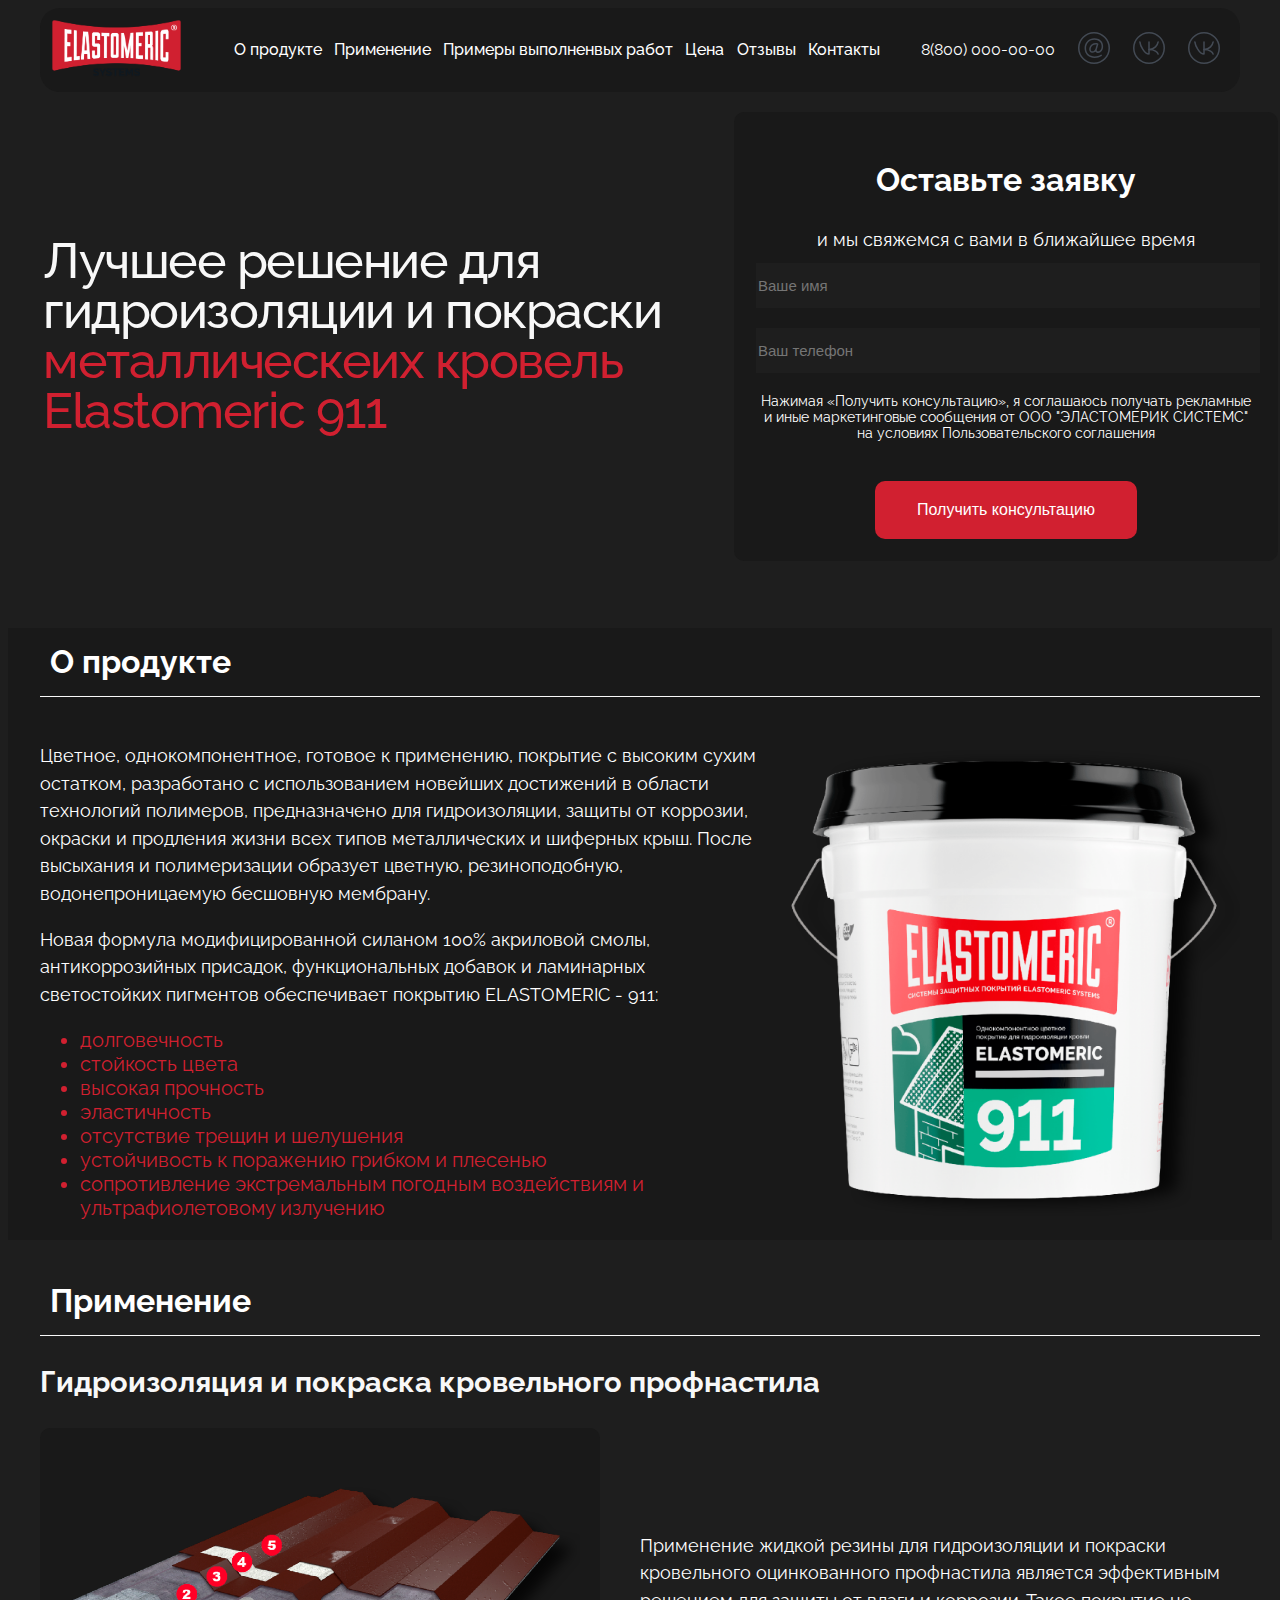
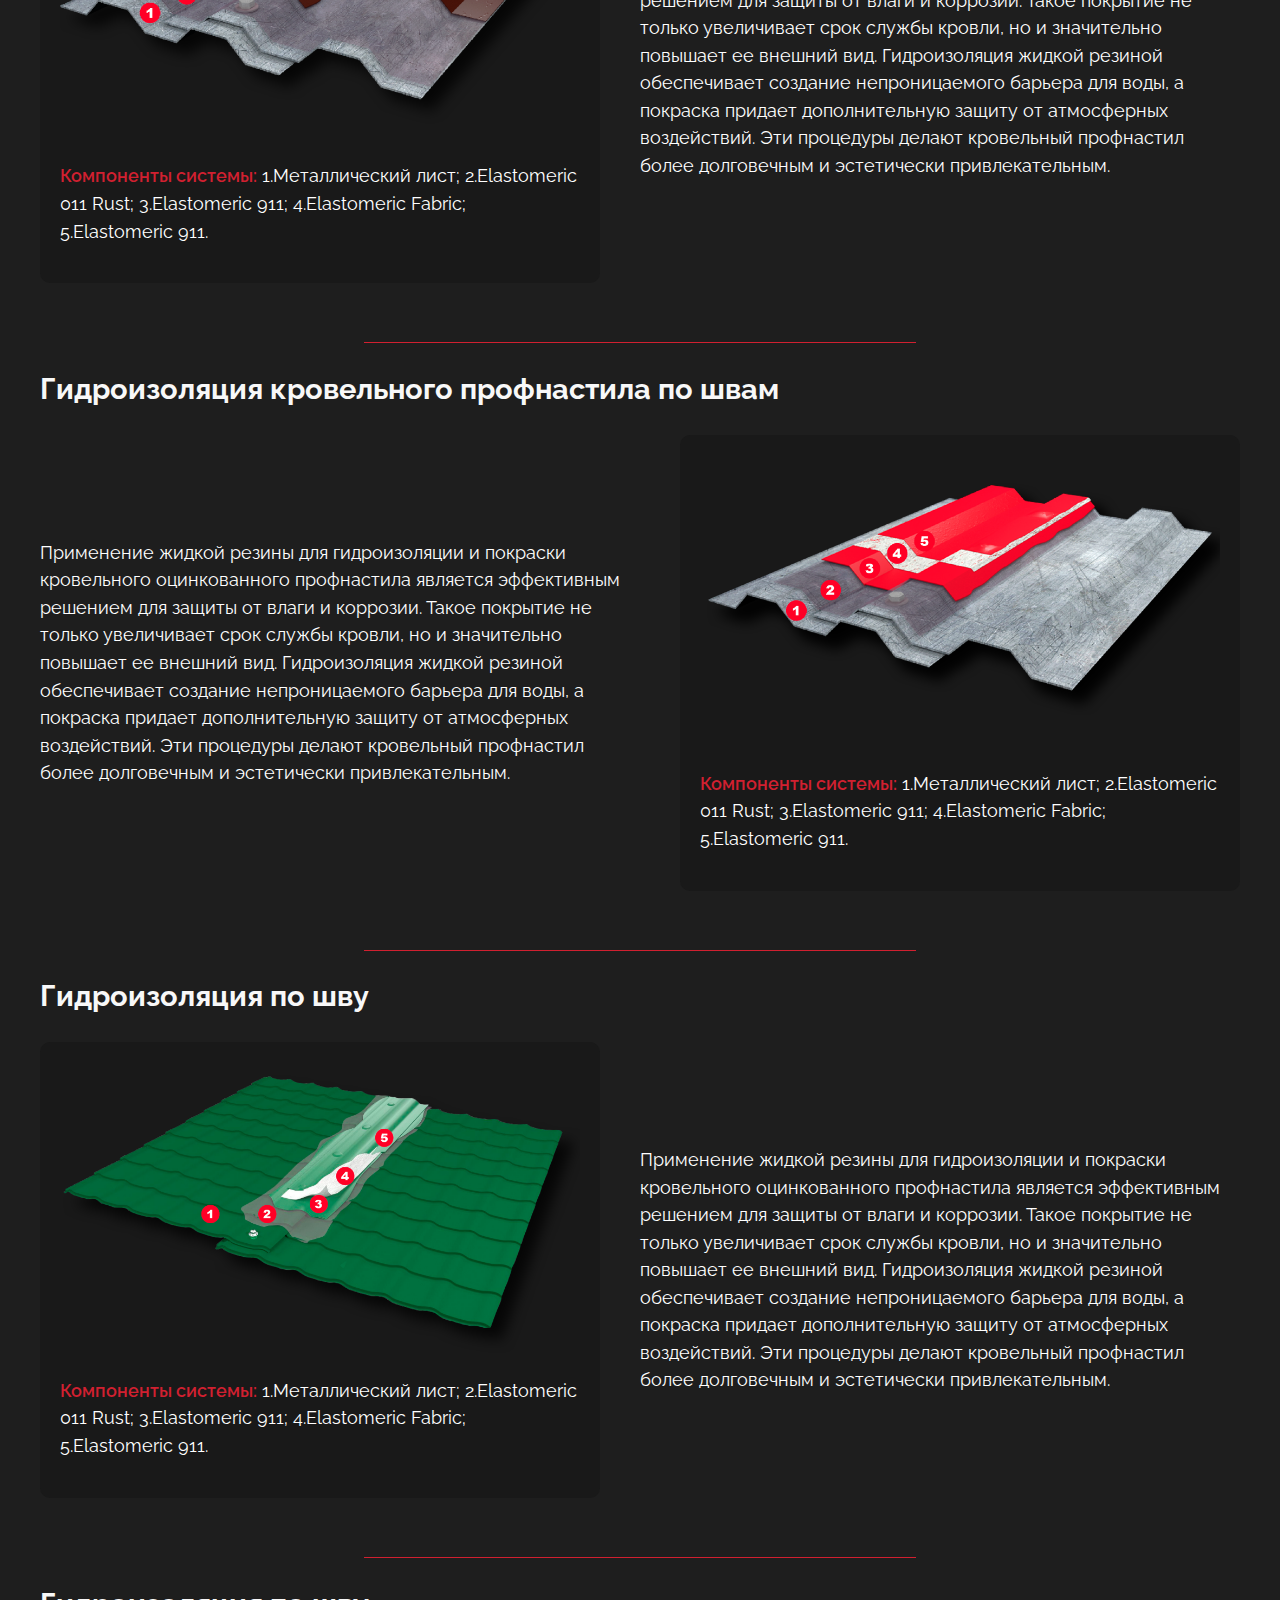
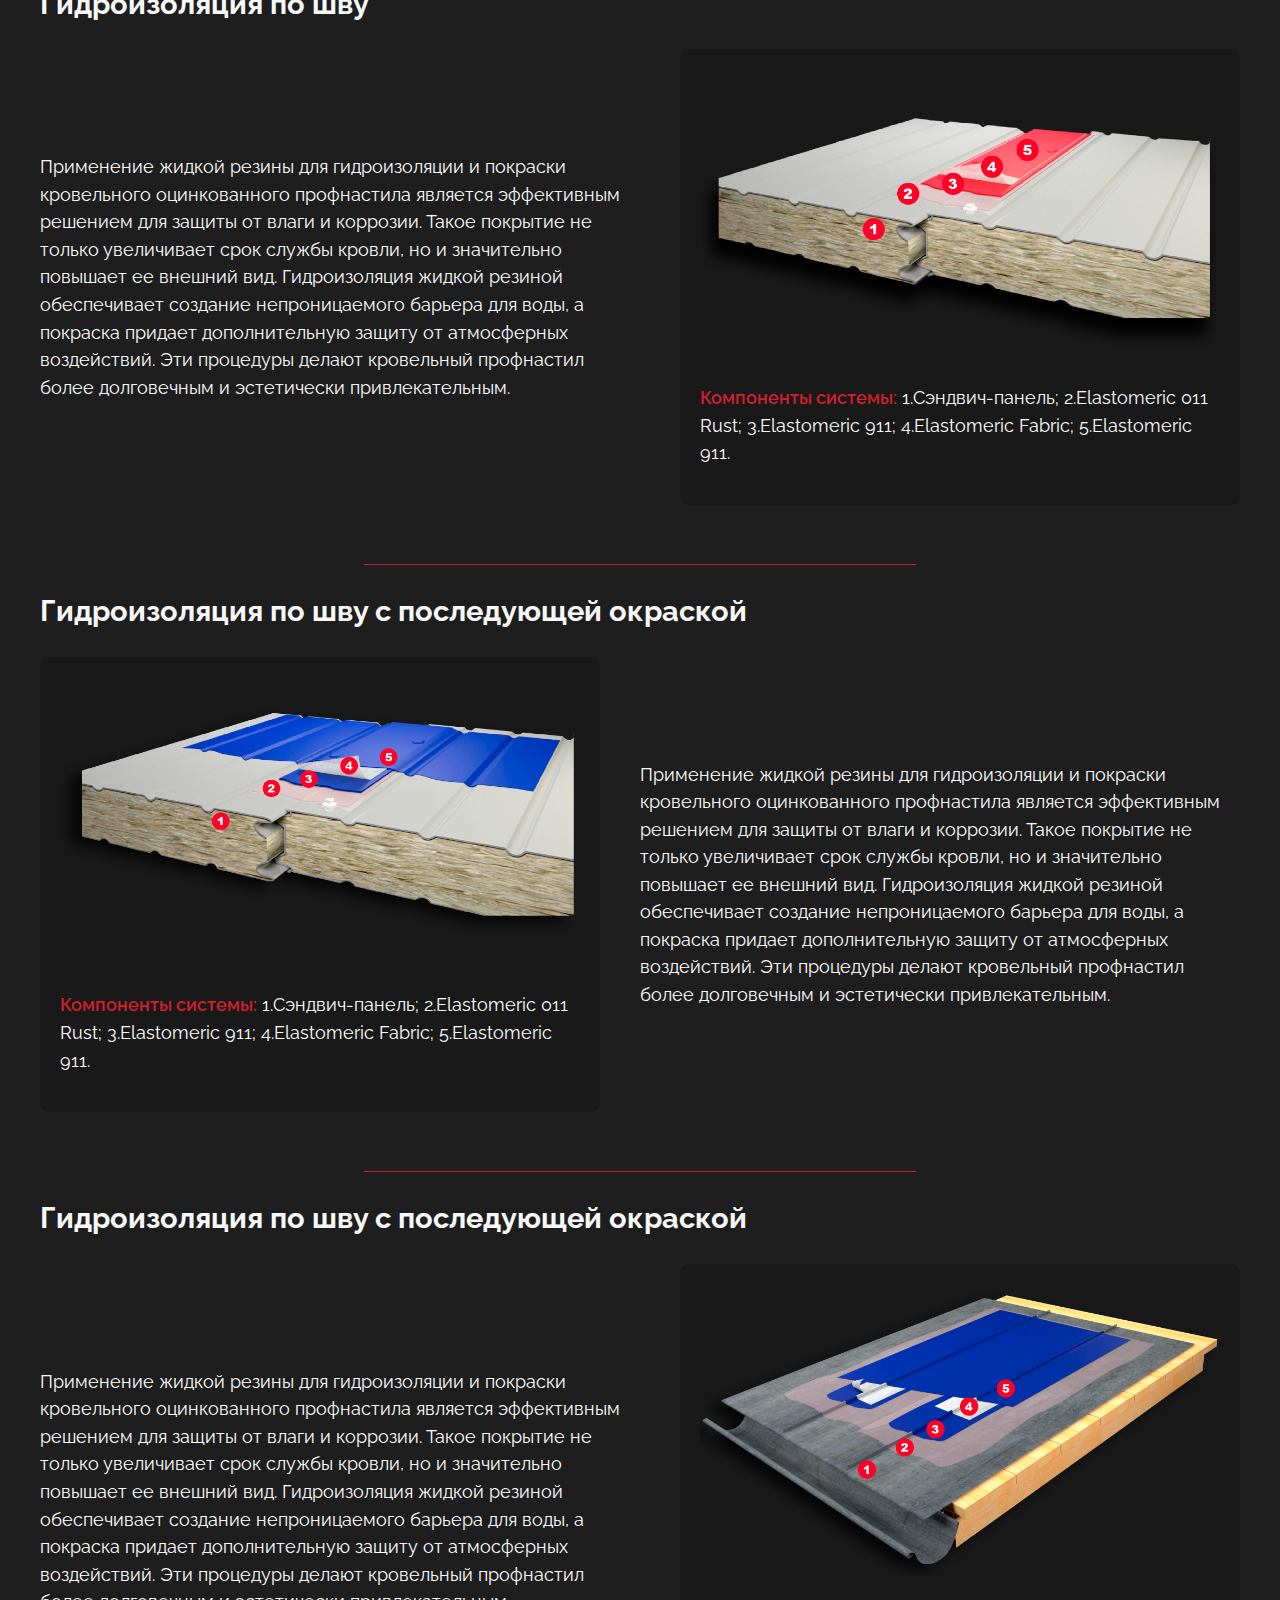
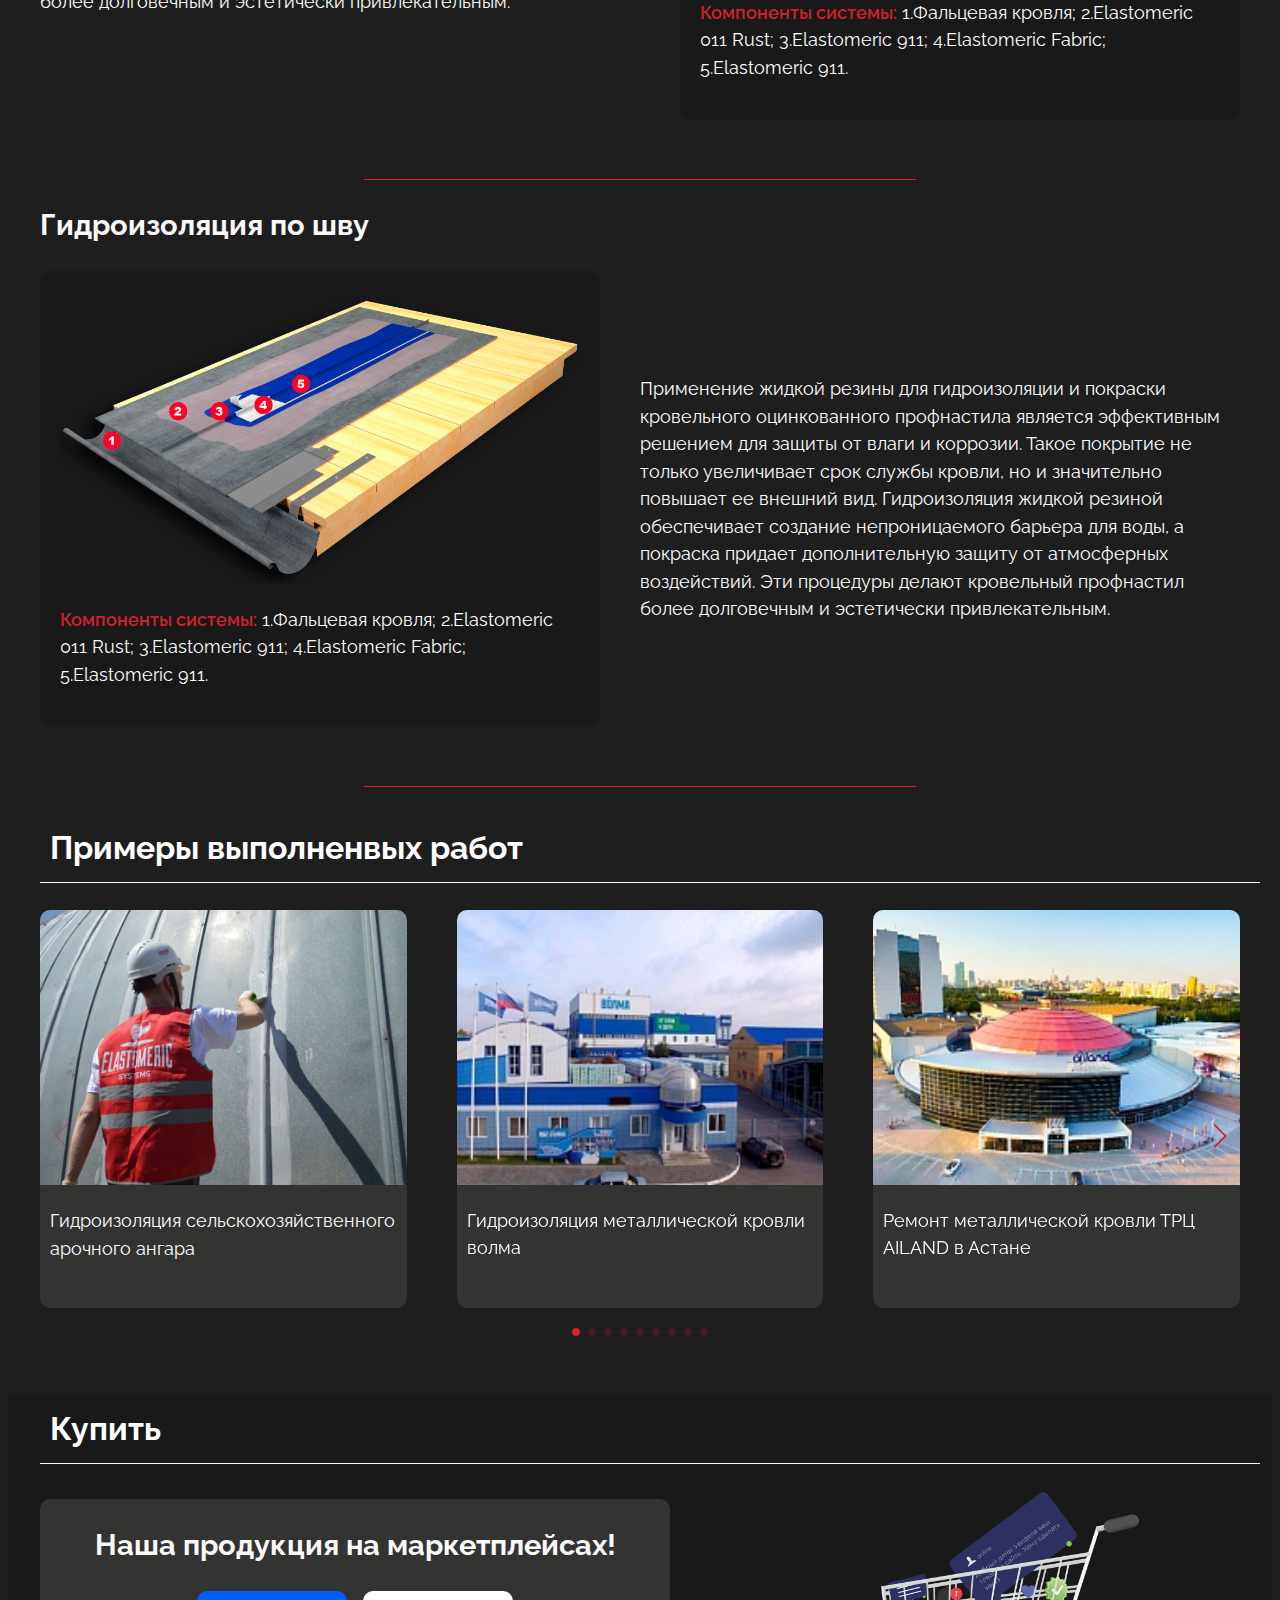
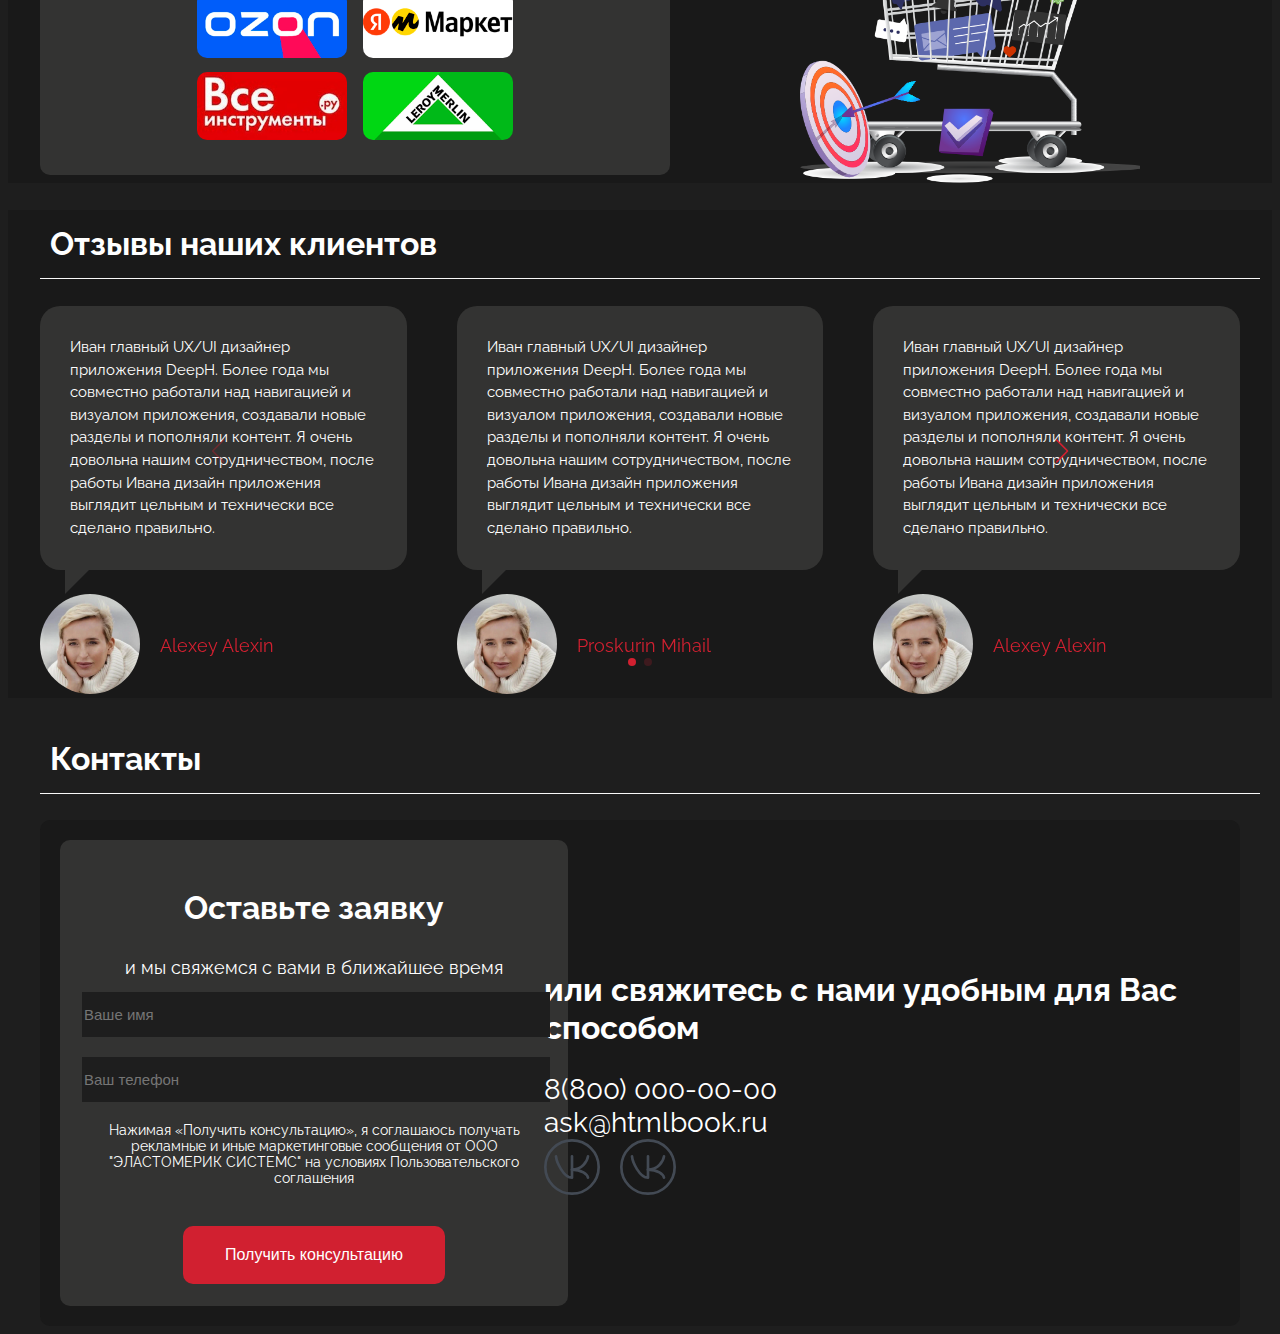
==== commit 3c337f8a: "regedit" ====
--- a/index.html
+++ b/index.html
@@ -80,15 +80,14 @@
     <div class="el-911__block-one">
         <div class="el-911__block-left">
             <h1 class="el-911__title">
-                Лучшее решение для гидроизоляции и покраски<span> металлических кровель Elastomeric 911</span>
+                Лучшее решение для гидроизоляции и покраски<span> металлическеих кровель Elastomeric 911</span>
             </h1>
             <img src="img/911_kraski1.png" alt="">
         </div>
         <div class="el-911__block-right">
             <div class="el-911__block-form">
                 <h2>Оставьте заявку</h2>
-                <p> и мы свяжемся с вами в ближайшее время <br> или позвоните по номеру
-                    <span class="el-911__link-tel"><a href="tel:+79610307707">8(800)000-00-00</a></span>
+                <p> и мы свяжемся с вами в ближайшее время
                 </p>
                 <form action="" class="el-911__form">
                     <div class="el-911__fio">
@@ -131,53 +130,29 @@
         <div class="product__block">
             <div class="product__block__left">
                 <div class="el-911__el-911__text">
-                    <p class="">
-                        Восстановите и защитите вашу кровлю с ELASTOMERIC-911: Ваше надежное решение для металлических
-                        крыш</p>
-
-                    <p class="">Представляем ELASTOMERIC-911 — инновационное решение, которое превзойдет все ваши
-                        ожидания.
-                        Это однокомпонентное покрытие, готовое к использованию прямо из ведра,
-                        гидроизоляция и покраска всех типов металлических крыш.</p>
-                    <p class="">
-                        Основные характеристики ELASTOMERIC-911:
-
+                    <p class=""> Цветное, однокомпонентное, готовое к применению, покрытие с высоким
+                        сухим
+                        остатком, разработано c использованием новейших достижений в области технологий
+                        полимеров,
+                        предназначено для гидроизоляции, защиты от коррозии, окраски и продления жизни всех
+                        типов
+                        металлических и шиферных крыш. После высыхания и полимеризации образует цветную,
+                        резиноподобную,
+                        водонепроницаемую бесшовную мембрану.
+                    </p>
+                    <p>Новая формула модифицированной силаном 100% акриловой смолы, антикоррозийных присадок,
+                        функциональных добавок и ламинарных светостойких пигментов обеспечивает покрытию
+                        ELASTOMERIC
+                        - 911:</p>
                     <ul>
-                        <li>Многофункциональность: Гидроизоляция, антикоррозийная защита, окраска и значительное
-                            продление жизни вашей кровли —
-                            всё в одном продукте.
-                        </li>
-                        <li>Долговечность и устойчивость: Наше покрытие обладает высокой эластичностью и стойкостью к
-                            вибрации, шелушению,
-                            трещинам и температурным деформациям, а также к агрессивным атмосферным воздействиям,
-                            включая УФ-излучение и соляной туман.
-                        </li>
-                        <li>Экологически безопасно:ELASTOMERIC-911 не содержит органические растворители и не
-                            воспламеняется, что делает
-                            его безопасным для окружающей среды.
-                        </li>
-                        <li>Легкость в применении: Готово к использованию покрытие легко наносится на любые
-                            металлические поверхности,
-                            обеспечивая отличную адгезию даже к сложным основаниям.
-                        </li>
-                        <li>Эстетический вид: Восстановите и придайте новый вид вашей кровле, сохраняя её цвет и блеск
-                            на долгие годы.
-                        </li>
+                        <li>долговечность</li>
+                        <li>стойкость цвета</li>
+                        <li>высокая прочность</li>
+                        <li>эластичность</li>
+                        <li>отсутствие трещин и шелушения</li>
+                        <li>устойчивость к поражению грибком и плесенью</li>
+                        <li>сопротивление экстремальным погодным воздействиям и ультрафиолетовому излучению</li>
                     </ul>
-                    </p>
-                    <p class="">
-                        ELASTOMERIC-911 рекомендуется для:
-                    <ul>
-                        <li>Гидроизоляции и реставрации скатных и купольных металлических крыш;</li>
-                        <li>Восстановления исторических зданий с металлическими кровлями;</li>
-                        <li>Защиты конструкций из сэндвич-панелей, модулей и арочных ангаров;</li>
-                        <li>Ремонта и обновления крыш из металлочерепицы и профлиста, а также шифера, керамической и
-                            бетонной черепицы.
-                        </li>
-                    </ul>
-                    </p>
-
-
                 </div>
             </div>
             <div class="product__block__right">
@@ -194,30 +169,17 @@
             <h3>Гидроизоляция и покраска кровельного профнастила</h3>
             <div class="el-911__application-wrap">
                 <div class="el-911__block-application__left">
-                    <p class="">
-                        Откройте для себя решение всех ваших кровельных проблем с ELASTOMERIC-911: универсальное
-                        средство, которое одним махом обновит и защитит ваш профнастил. Будь то необходимость
-                        герметизации швов, покраски или ремонта, ELASTOMERIC-911 предлагает непревзойденное решение.
-                    </p>
-                    <p class="">
-                        Преимущества ELASTOMERIC-911:
-                        <ul>
-                        <li>Герметик для профнастила: Забудьте о досадных течах. ELASTOMERIC-911 образует непроницаемый
-                        слой, который надежно защищает швы и стыки от проникновения влаги.</li>
-                    <li>Силикон для профнастила: Эластичность нашего продукта гарантирует долговечную защиту и адаптацию
-                        к изменениям температур, предотвращая трещины и разрушения.</li>
-                    <li>Покрасить профнастил и покрасить оцинкованный профнастил: ELASTOMERIC-911 подарит вашей кровле
-                        яркий и стойкий цвет благодаря высококачественным пигментам, устойчивым к УФ-лучам и выцветанию.</li>
-                    <li>Ремонт профнастила: Независимо от степени износа, наше средство восстановит целостность вашей
-                        кровли, значительно продлев её срок службы.</li>
-                    <li>Гидроизоляция кровли из профнастила: Создайте надежный барьер против осадков, сохраняя
-                        подкровельное пространство сухим и защищенным.</li>
-                    </ul>
+                    <p>Применение жидкой резины для гидроизоляции и покраски кровельного оцинкованного
+                        профнастила является эффективным решением для защиты от влаги и коррозии. Такое покрытие
+                        не только увеличивает срок службы кровли, но и значительно повышает ее внешний вид.
+                        Гидроизоляция жидкой резиной обеспечивает создание непроницаемого барьера для воды, а
+                        покраска придает дополнительную защиту от атмосферных воздействий. Эти процедуры делают
+                        кровельный профнастил более долговечным и эстетически привлекательным.
                     </p>
                 </div>
                 <div class="el-911__block-product__right">
                     <div class="el-911__img">
-                        <img src="img/1.png" alt="Строительная система гидроизоляции и покраски кровельного профнастила">
+                        <img src="img/1.png" alt="">
                     </div>
                     <div class="el-911__el-911__text">
                         <p class=""><span> Компоненты системы:</span> 1.Металлический лист; 2.Elastomeric 011
@@ -228,21 +190,41 @@
                 </div>
             </div>
         </div>
-
+        <div class="el-911__application">
+            <h3>Гидроизоляция кровельного профнастила по швам </h3>
+            <div class="el-911__application-wrap">
+                <div class="el-911__block-application__left">
+                    <p>Применение жидкой резины для гидроизоляции и покраски кровельного оцинкованного
+                        профнастила является эффективным решением для защиты от влаги и коррозии. Такое покрытие
+                        не только увеличивает срок службы кровли, но и значительно повышает ее внешний вид.
+                        Гидроизоляция жидкой резиной обеспечивает создание непроницаемого барьера для воды, а
+                        покраска придает дополнительную защиту от атмосферных воздействий. Эти процедуры делают
+                        кровельный профнастил более долговечным и эстетически привлекательным.
+                    </p>
+                </div>
+                <div class="el-911__block-product__right">
+                    <div class="el-911__img">
+                        <img src="img/ocinkovanny__profnastil.png" alt="">
+                    </div>
+                    <div class="el-911__el-911__text">
+                        <p class=""><span> Компоненты системы:</span> 1.Металлический лист; 2.Elastomeric 011
+                            Rust;
+                            3.Elastomeric 911; 4.Elastomeric Fabric; 5.Elastomeric 911. </p>
+
+                    </div>
+                </div>
+            </div>
+        </div>
         <div class="el-911__application">
             <h3>Гидроизоляция по шву</h3>
             <div class="el-911__application-wrap">
                 <div class="el-911__block-application__left">
-                    <p>Откройте для себя революционное решение для вашей кровли - Elastomeric 911, идеальный выбор для покраски металлочерепицы и гарантии надежной защиты от всех погодных условий. Наш продукт не только предоставляет высококачественную покраску крыши, но и служит надежным герметиком для металлочерепицы, обеспечивая долговечность и красоту вашего дома на долгие годы.
-
-                        Почему Elastomeric 911?
-
-                        Покраска металлочерепицы:** Elastomeric 911 обеспечивает равномерное покрытие и великолепный внешний вид вашей кровли, защищая её от выгорания под воздействием ультрафиолетовых лучей и атмосферных осадков.
-                        Герметик для металлочерепицы:** Специализированная формула Elastomeric 911 позволяет заполнить и герметизировать мельчайшие трещины и швы, предотвращая возможные протечки и повреждения от влаги.
-                        Течет металлочерепица:** Больше не проблема! Elastomeric 911 создает надежный барьер, который защищает ваш дом от протечек, обеспечивая спокойствие в любую погоду.
-                        Простота применения:** Благодаря своей универсальности и легкости в использовании, Elastomeric 911 подходит как для профессиональных строителей, так и для домашних мастеров, желающих самостоятельно обновить кровлю.
-
-
+                    <p>Применение жидкой резины для гидроизоляции и покраски кровельного оцинкованного
+                        профнастила является эффективным решением для защиты от влаги и коррозии. Такое покрытие
+                        не только увеличивает срок службы кровли, но и значительно повышает ее внешний вид.
+                        Гидроизоляция жидкой резиной обеспечивает создание непроницаемого барьера для воды, а
+                        покраска придает дополнительную защиту от атмосферных воздействий. Эти процедуры делают
+                        кровельный профнастил более долговечным и эстетически привлекательным.
                     </p>
                 </div>
                 <div class="el-911__block-product__right">
@@ -259,21 +241,20 @@
             </div>
         </div>
         <div class="el-911__application">
-            <h3>Гидроизоляция, окраска, ремонт кровельных сэндвич панелий</h3>
+            <h3>Гидроизоляция по шву</h3>
             <div class="el-911__application-wrap">
                 <div class="el-911__block-application__left">
-                    <p>Ваша кровля требует надежной защиты? Elastomeric 911 — это ваше всестороннее решение для гидроизоляции, окраски и ремонта кровельных сэндвич-панелей. Этот инновационный продукт предлагает долговечную защиту, восстанавливая и обновляя внешний вид кровли, обеспечивая её долголетие и привлекательность.
-
-                        Гидроизоляция: Elastomeric 911 создает мощный барьер против воды, защищая вашу кровлю от протечек и влаги. Предотвратите коррозию и повреждения, вызванные водой, с помощью этой передовой формулы.
-
-                        Окраска: Обновите и защитите кровельные сэндвич-панели с Elastomeric 911. Этот продукт не только придаст кровле яркий и насыщенный цвет, но и защитит её от ультрафиолетового излучения и атмосферных воздействий.
-
-                        Ремонт: Легко устраните трещины и повреждения на сэндвич-панелях, используя Elastomeric 911. Этот герметик восстанавливает целостность вашей кровли, продлевая её срок службы и обеспечивая непрерывную защиту.
+                    <p>Применение жидкой резины для гидроизоляции и покраски кровельного оцинкованного
+                        профнастила является эффективным решением для защиты от влаги и коррозии. Такое покрытие
+                        не только увеличивает срок службы кровли, но и значительно повышает ее внешний вид.
+                        Гидроизоляция жидкой резиной обеспечивает создание непроницаемого барьера для воды, а
+                        покраска придает дополнительную защиту от атмосферных воздействий. Эти процедуры делают
+                        кровельный профнастил более долговечным и эстетически привлекательным.
                     </p>
                 </div>
                 <div class="el-911__block-product__right">
                     <div class="el-911__img">
-                        <img src="img/po_shvu_s_posleduyschey_okraskoy.png" alt="">
+                        <img src="img/sendvich_panel.png" alt="">
                     </div>
                     <div class="el-911__el-911__text">
                         <p class=""><span> Компоненты системы:</span> 1.Сэндвич-панель; 2.Elastomeric 011
@@ -285,21 +266,70 @@
             </div>
         </div>
         <div class="el-911__application">
-            <h3>Гидроизоляция, покраска и ремонт фальцевой кровли</h3>
+            <h3>Гидроизоляция по шву с последующей окраской</h3>
             <div class="el-911__application-wrap">
                 <div class="el-911__block-application__left">
-                    <p>Обеспечьте непревзойденную защиту вашей фальцевой кровли с Elastomeric 911 — революционным решением для гидроизоляции, покраски и ремонта. Этот уникальный продукт сочетает в себе передовые технологии, предлагая комплексный уход за вашей кровлей и гарантируя её долговечность и эстетическую привлекательность.
-
-                        Гидроизоляция: Фальцевая кровля требует особого подхода к гидроизоляции, и Elastomeric 911 предоставляет именно это. Создавая надежный водонепроницаемый слой, он защищает кровлю от проникновения влаги, предотвращая коррозию и увеличивая срок службы конструкции.
-
-                        Покраска: Восстановите первозданный вид вашей фальцевой кровли с помощью Elastomeric 911. Этот продукт не только придает кровле яркость и насыщенность цвета, но также обладает УФ-стабилизаторами, которые защищают покрытие от выцветания и атмосферных воздействий.
-
-                        Ремонт: Elastomeric 911 идеально подходит для устранения трещин, сколов и других повреждений на фальцевой кровле. Его применение позволяет быстро и эффективно восстановить целостность кровли, улучшая её внешний вид и функциональность.
+                    <p>Применение жидкой резины для гидроизоляции и покраски кровельного оцинкованного
+                        профнастила является эффективным решением для защиты от влаги и коррозии. Такое покрытие
+                        не только увеличивает срок службы кровли, но и значительно повышает ее внешний вид.
+                        Гидроизоляция жидкой резиной обеспечивает создание непроницаемого барьера для воды, а
+                        покраска придает дополнительную защиту от атмосферных воздействий. Эти процедуры делают
+                        кровельный профнастил более долговечным и эстетически привлекательным.
+                    </p>
+                </div>
+                <div class="el-911__block-product__right">
+                    <div class="el-911__img">
+                        <img src="img/po_shvu_s_posleduyschey_okraskoy.png" alt="">
+                    </div>
+                    <div class="el-911__el-911__text">
+                        <p class=""><span> Компоненты системы:</span> 1.Сэндвич-панель; 2.Elastomeric 011
+                            Rust;
+                            3.Elastomeric 911; 4.Elastomeric Fabric; 5.Elastomeric 911. </p>
+
+                    </div>
+                </div>
+            </div>
+        </div>
+        <div class="el-911__application">
+            <h3>Гидроизоляция по шву с последующей окраской</h3>
+            <div class="el-911__application-wrap">
+                <div class="el-911__block-application__left">
+                    <p>Применение жидкой резины для гидроизоляции и покраски кровельного оцинкованного
+                        профнастила является эффективным решением для защиты от влаги и коррозии. Такое покрытие
+                        не только увеличивает срок службы кровли, но и значительно повышает ее внешний вид.
+                        Гидроизоляция жидкой резиной обеспечивает создание непроницаемого барьера для воды, а
+                        покраска придает дополнительную защиту от атмосферных воздействий. Эти процедуры делают
+                        кровельный профнастил более долговечным и эстетически привлекательным.
                     </p>
                 </div>
                 <div class="el-911__block-product__right">
                     <div class="el-911__img">
                         <img src="img/armirovanie__shvov.png" alt="">
+                    </div>
+                    <div class="el-911__el-911__text">
+                        <p class=""><span> Компоненты системы:</span> 1.Фальцевая кровля; 2.Elastomeric 011
+                            Rust;
+                            3.Elastomeric 911; 4.Elastomeric Fabric; 5.Elastomeric 911. </p>
+
+                    </div>
+                </div>
+            </div>
+        </div>
+        <div class="el-911__application">
+            <h3>Гидроизоляция по шву</h3>
+            <div class="el-911__application-wrap">
+                <div class="el-911__block-application__left">
+                    <p>Применение жидкой резины для гидроизоляции и покраски кровельного оцинкованного
+                        профнастила является эффективным решением для защиты от влаги и коррозии. Такое покрытие
+                        не только увеличивает срок службы кровли, но и значительно повышает ее внешний вид.
+                        Гидроизоляция жидкой резиной обеспечивает создание непроницаемого барьера для воды, а
+                        покраска придает дополнительную защиту от атмосферных воздействий. Эти процедуры делают
+                        кровельный профнастил более долговечным и эстетически привлекательным.
+                    </p>
+                </div>
+                <div class="el-911__block-product__right">
+                    <div class="el-911__img">
+                        <img src="img/falcevoy_krovli_po_shvu.png" alt="">
                     </div>
                     <div class="el-911__el-911__text">
                         <p class=""><span> Компоненты системы:</span> 1.Фальцевая кровля; 2.Elastomeric 011
@@ -978,7 +1008,6 @@
 </script>
 <!--.Кнопка наверх-->
 <!--Бургер меню-->
-
 <script>
     const hamb = document.querySelector("#hamb");
     const popup = document.querySelector("#popup");
--- a/styles.css
+++ b/styles.css
@@ -11,8 +11,6 @@
 
 h1 {
     font-size: 3.125rem;
-    /*font-size: calc(20px + (38 - 20) * ((100vw - 320px) / (1170 - 320)));*/
-    /*font-size: calc(28px + 22 * (100vw/1200));*/
 
 }
 
@@ -203,6 +201,9 @@
     max-width:500px;
     margin: 0 auto;
 
+}
+.el-911__block-form p{
+    margin: 0 0 10px;
 }
 
 .el-911__block-form {
--- a/media.css
+++ b/media.css
@@ -1,4 +1,5 @@
 @media (min-width: 1000px) and (max-width: 1200px){
+
 .menu__media{
     position: absolute;
     top: 60px;
@@ -6,6 +7,14 @@
 }
 }
 
+@media (max-width: 1200px) {
+
+    h1 {
+        font-size: calc(28px + 22 * (100vw/1200));
+
+    }
+
+}
 
 @media (max-width: 1000px) {
     /*Вверхнее  меню*/
@@ -114,13 +123,16 @@
     }
 .el-911__block-left h1{
     text-align: center;
-    font-size: 40px;
 }
     .el-911__block-left img{
         max-width: 403px;
     }
 
     /*.Главный блок*/
+    .product__block{
+        flex-direction: column;
+    }
+    /*.О ппродукте*/
 
     .el-911__application-wrap{
         display: block;
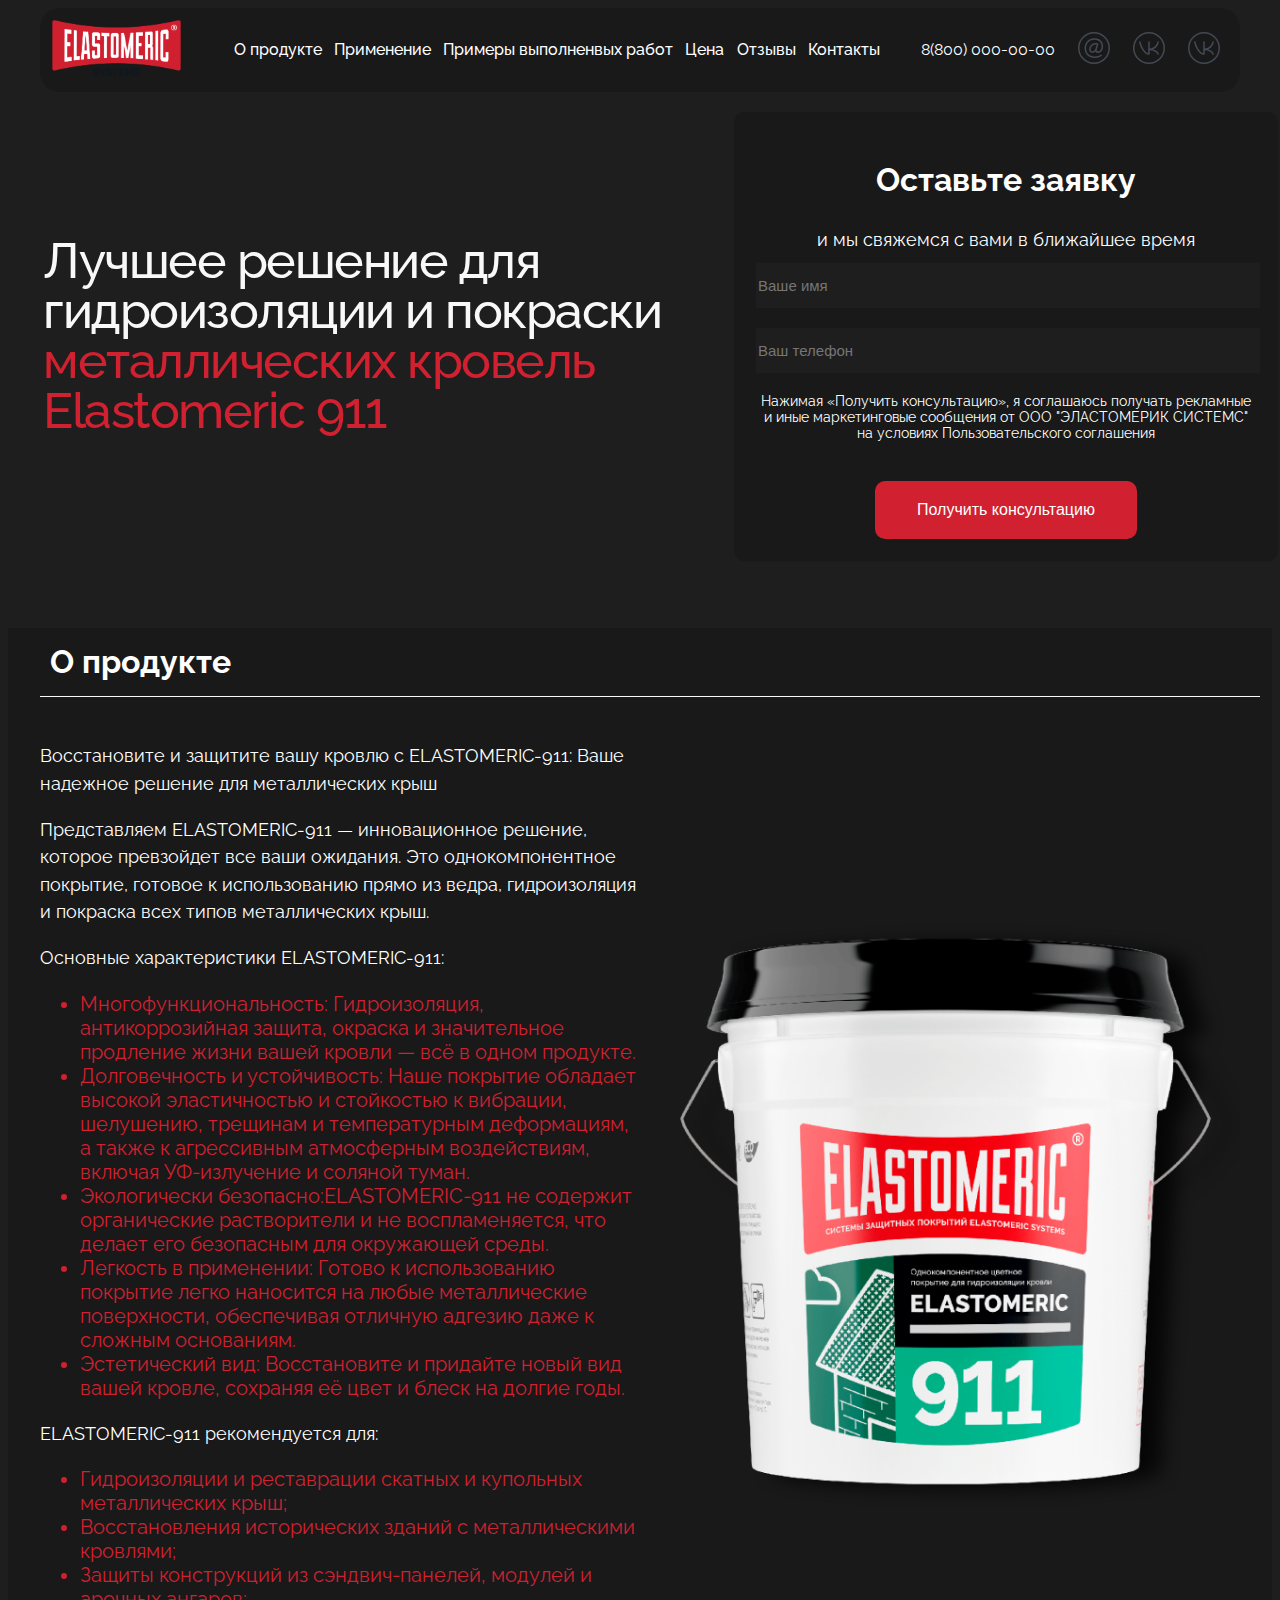
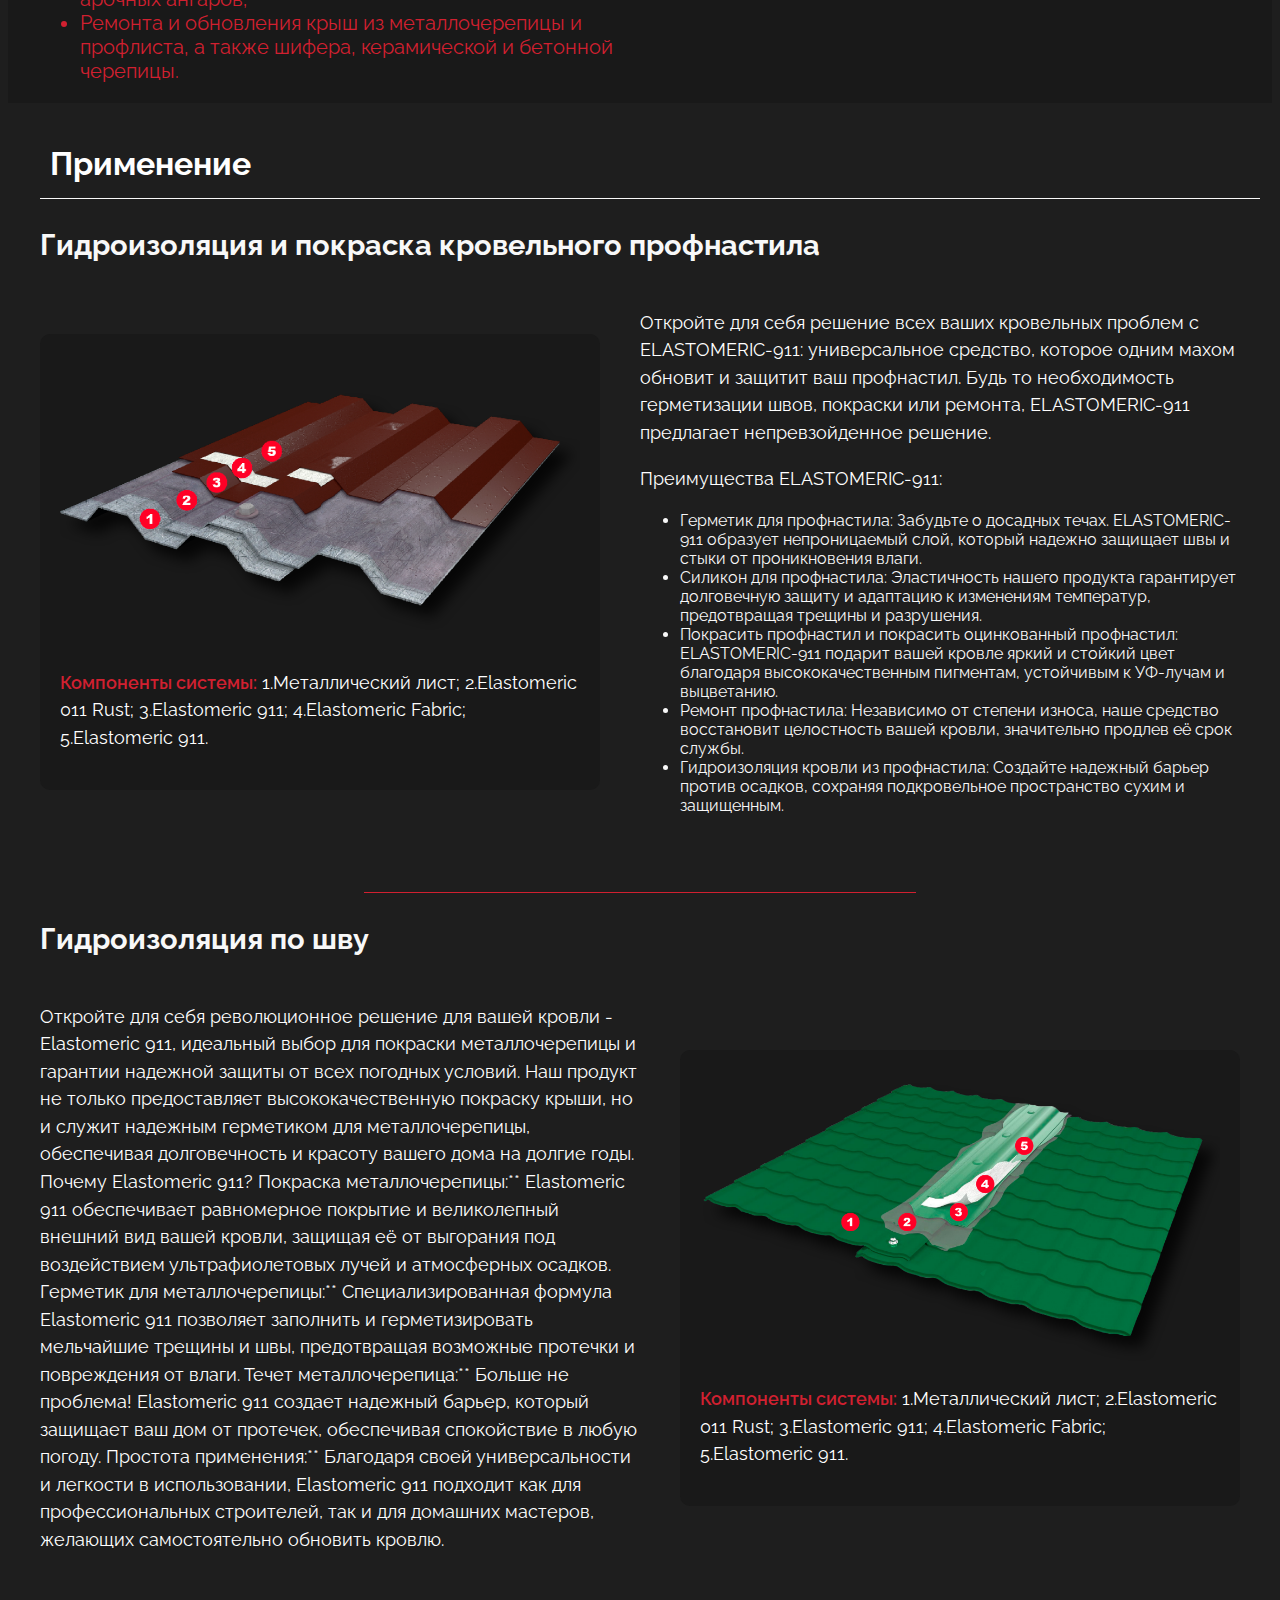
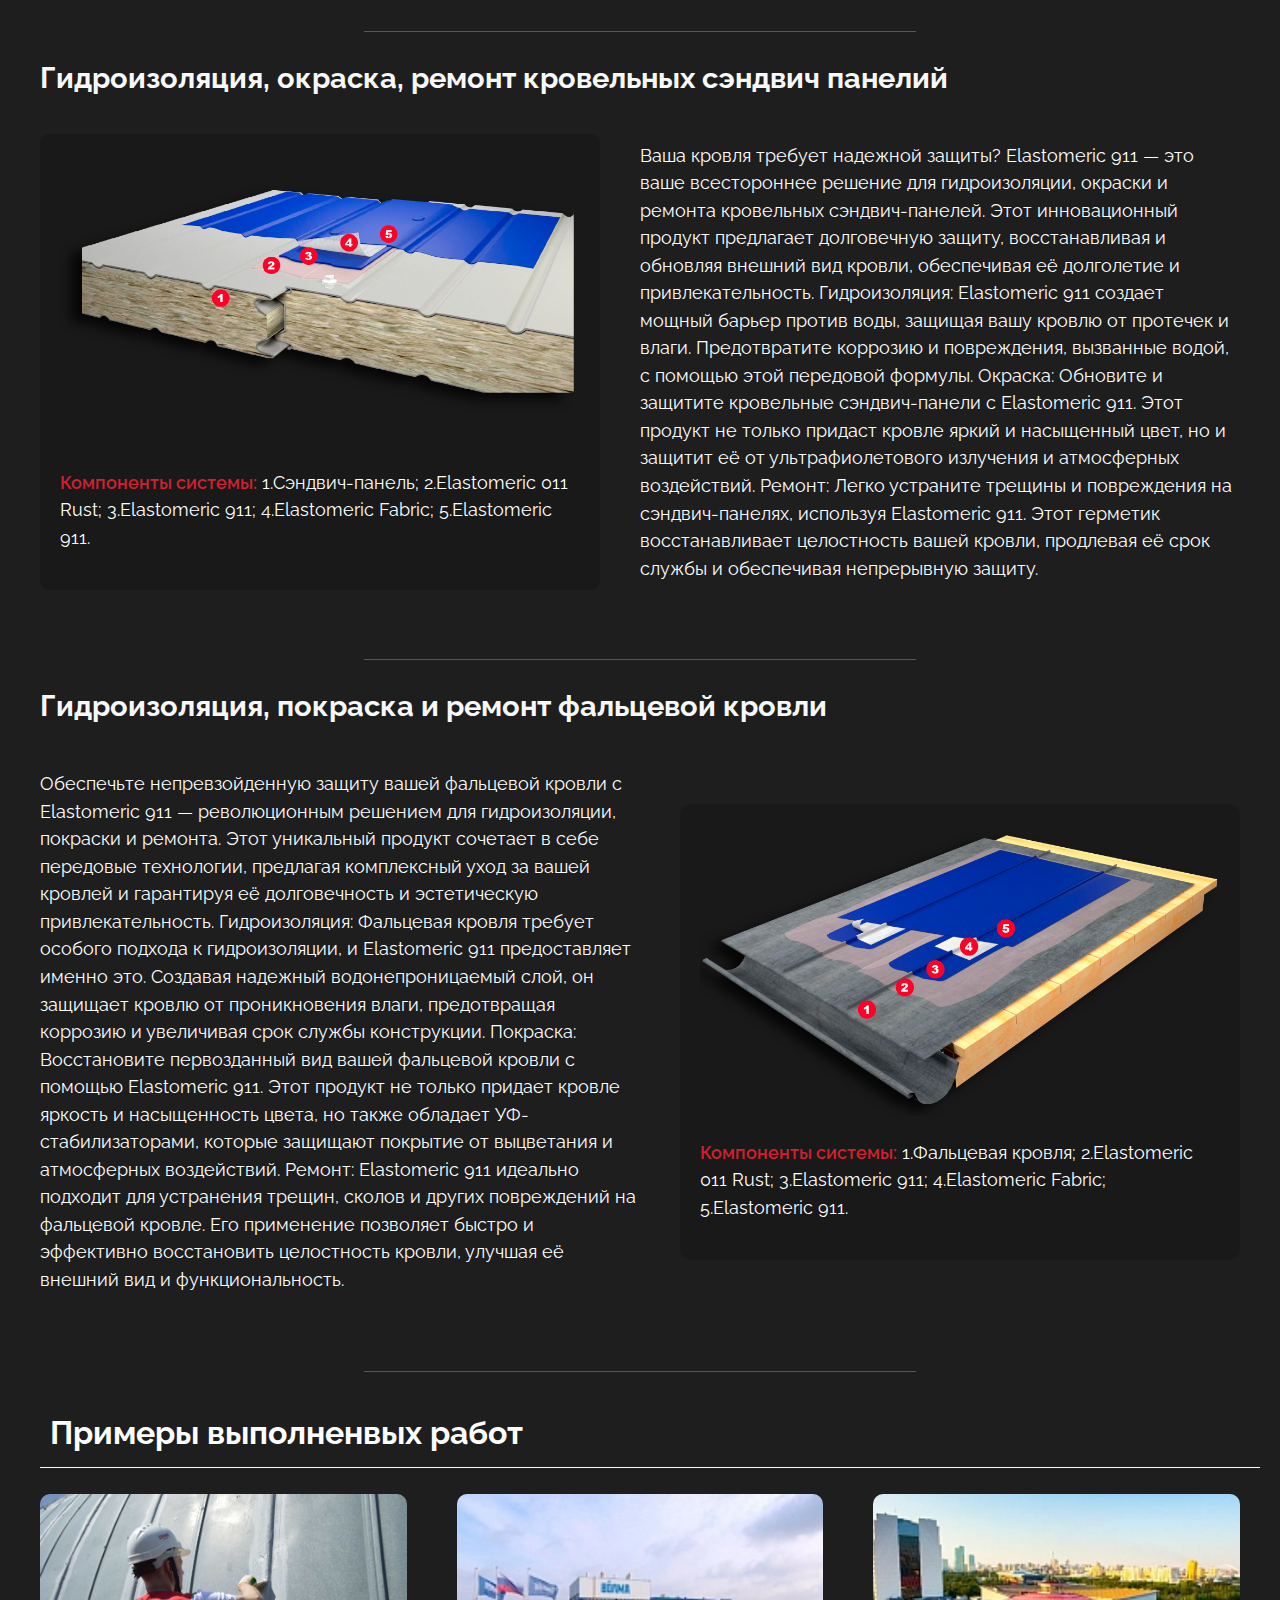
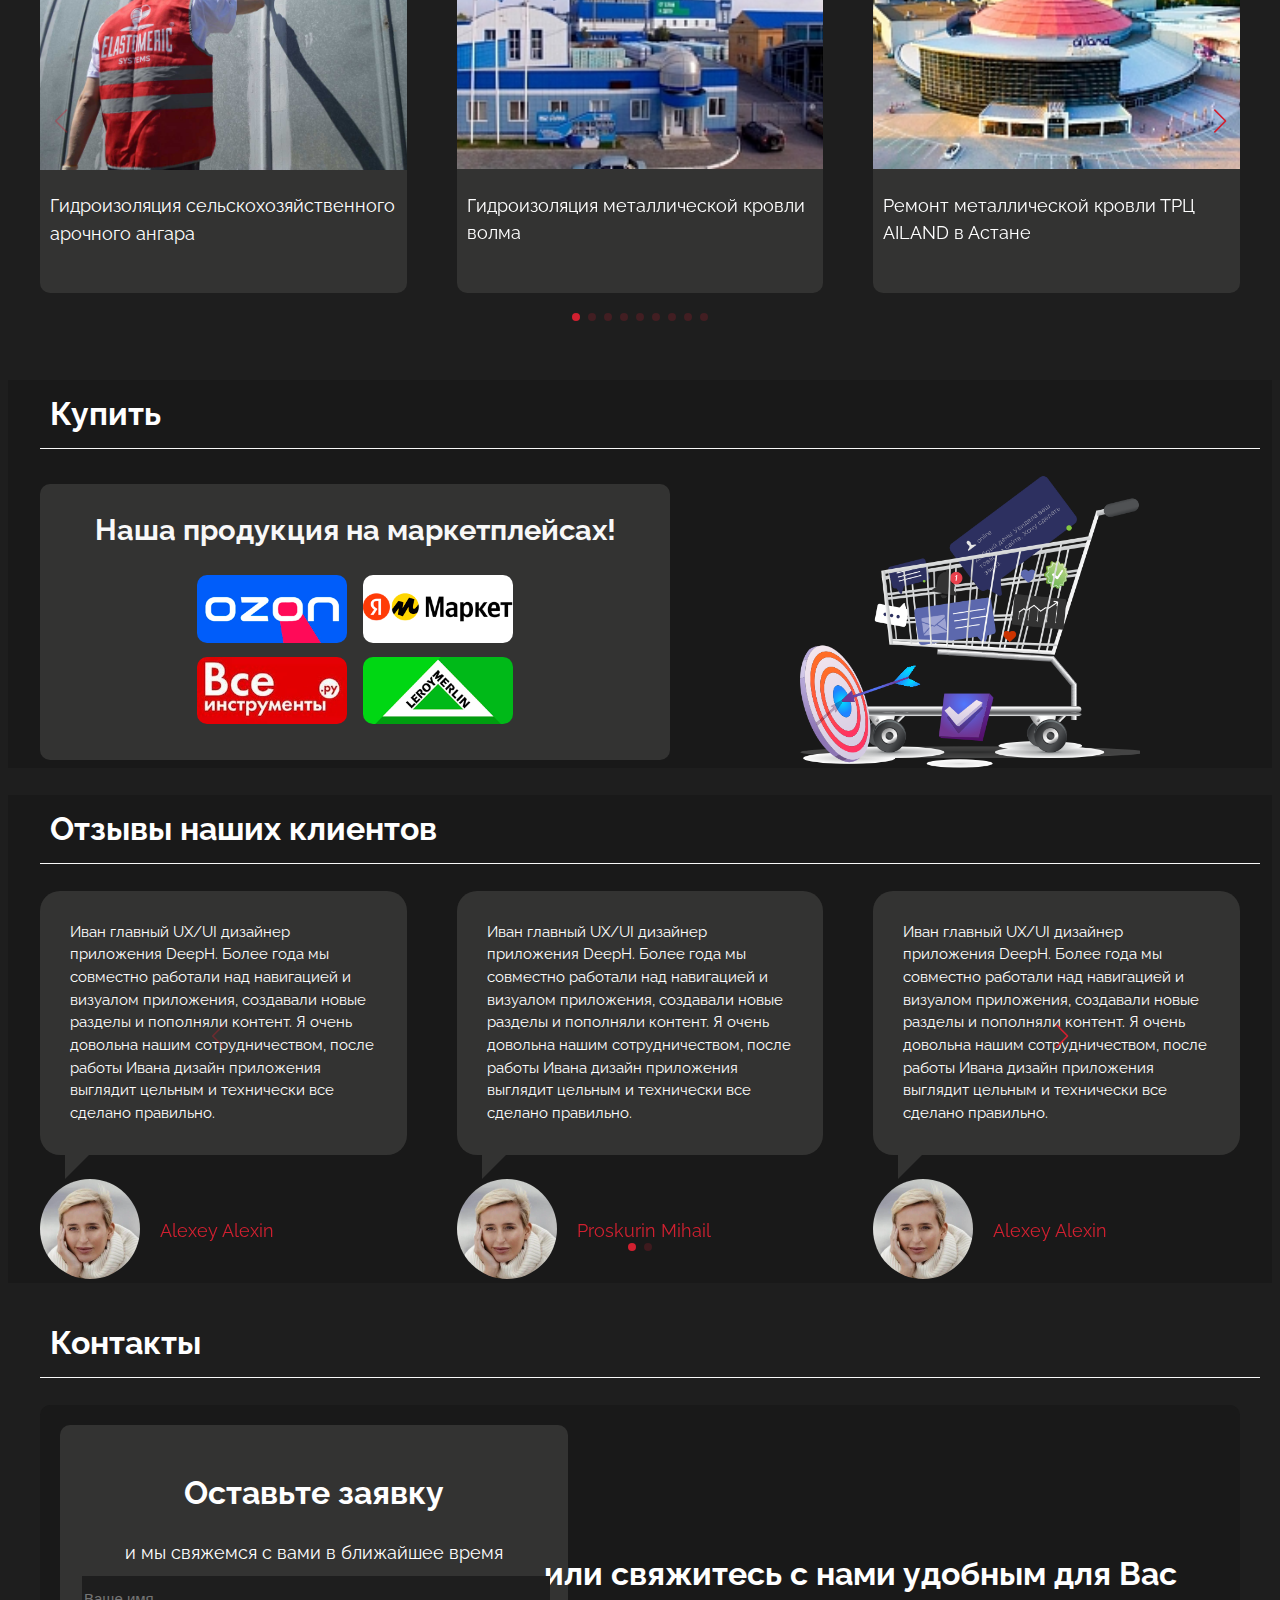
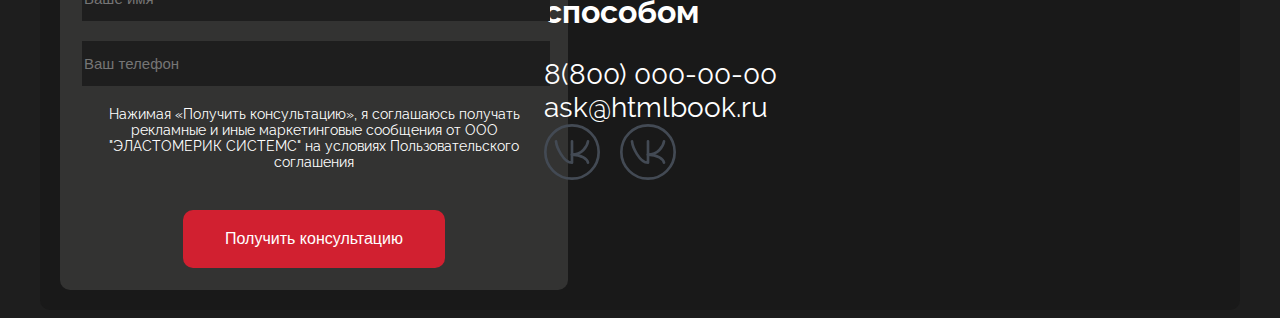
==== commit b19e0815: "Merge pull request #7 from Alexin48/proskurin" ====
--- a/index.html
+++ b/index.html
@@ -80,7 +80,7 @@
     <div class="el-911__block-one">
         <div class="el-911__block-left">
             <h1 class="el-911__title">
-                Лучшее решение для гидроизоляции и покраски<span> металлическеих кровель Elastomeric 911</span>
+                Лучшее решение для гидроизоляции и покраски<span> металлических кровель Elastomeric 911</span>
             </h1>
             <img src="img/911_kraski1.png" alt="">
         </div>
@@ -130,29 +130,53 @@
         <div class="product__block">
             <div class="product__block__left">
                 <div class="el-911__el-911__text">
-                    <p class=""> Цветное, однокомпонентное, готовое к применению, покрытие с высоким
-                        сухим
-                        остатком, разработано c использованием новейших достижений в области технологий
-                        полимеров,
-                        предназначено для гидроизоляции, защиты от коррозии, окраски и продления жизни всех
-                        типов
-                        металлических и шиферных крыш. После высыхания и полимеризации образует цветную,
-                        резиноподобную,
-                        водонепроницаемую бесшовную мембрану.
-                    </p>
-                    <p>Новая формула модифицированной силаном 100% акриловой смолы, антикоррозийных присадок,
-                        функциональных добавок и ламинарных светостойких пигментов обеспечивает покрытию
-                        ELASTOMERIC
-                        - 911:</p>
+                    <p class="">
+                        Восстановите и защитите вашу кровлю с ELASTOMERIC-911: Ваше надежное решение для металлических
+                        крыш</p>
+
+                    <p class="">Представляем ELASTOMERIC-911 — инновационное решение, которое превзойдет все ваши
+                        ожидания.
+                        Это однокомпонентное покрытие, готовое к использованию прямо из ведра,
+                        гидроизоляция и покраска всех типов металлических крыш.</p>
+                    <p class="">
+                        Основные характеристики ELASTOMERIC-911:
+
                     <ul>
-                        <li>долговечность</li>
-                        <li>стойкость цвета</li>
-                        <li>высокая прочность</li>
-                        <li>эластичность</li>
-                        <li>отсутствие трещин и шелушения</li>
-                        <li>устойчивость к поражению грибком и плесенью</li>
-                        <li>сопротивление экстремальным погодным воздействиям и ультрафиолетовому излучению</li>
+                        <li>Многофункциональность: Гидроизоляция, антикоррозийная защита, окраска и значительное
+                            продление жизни вашей кровли —
+                            всё в одном продукте.
+                        </li>
+                        <li>Долговечность и устойчивость: Наше покрытие обладает высокой эластичностью и стойкостью к
+                            вибрации, шелушению,
+                            трещинам и температурным деформациям, а также к агрессивным атмосферным воздействиям,
+                            включая УФ-излучение и соляной туман.
+                        </li>
+                        <li>Экологически безопасно:ELASTOMERIC-911 не содержит органические растворители и не
+                            воспламеняется, что делает
+                            его безопасным для окружающей среды.
+                        </li>
+                        <li>Легкость в применении: Готово к использованию покрытие легко наносится на любые
+                            металлические поверхности,
+                            обеспечивая отличную адгезию даже к сложным основаниям.
+                        </li>
+                        <li>Эстетический вид: Восстановите и придайте новый вид вашей кровле, сохраняя её цвет и блеск
+                            на долгие годы.
+                        </li>
                     </ul>
+                    </p>
+                    <p class="">
+                        ELASTOMERIC-911 рекомендуется для:
+                    <ul>
+                        <li>Гидроизоляции и реставрации скатных и купольных металлических крыш;</li>
+                        <li>Восстановления исторических зданий с металлическими кровлями;</li>
+                        <li>Защиты конструкций из сэндвич-панелей, модулей и арочных ангаров;</li>
+                        <li>Ремонта и обновления крыш из металлочерепицы и профлиста, а также шифера, керамической и
+                            бетонной черепицы.
+                        </li>
+                    </ul>
+                    </p>
+
+
                 </div>
             </div>
             <div class="product__block__right">
@@ -169,17 +193,30 @@
             <h3>Гидроизоляция и покраска кровельного профнастила</h3>
             <div class="el-911__application-wrap">
                 <div class="el-911__block-application__left">
-                    <p>Применение жидкой резины для гидроизоляции и покраски кровельного оцинкованного
-                        профнастила является эффективным решением для защиты от влаги и коррозии. Такое покрытие
-                        не только увеличивает срок службы кровли, но и значительно повышает ее внешний вид.
-                        Гидроизоляция жидкой резиной обеспечивает создание непроницаемого барьера для воды, а
-                        покраска придает дополнительную защиту от атмосферных воздействий. Эти процедуры делают
-                        кровельный профнастил более долговечным и эстетически привлекательным.
+                    <p class="">
+                        Откройте для себя решение всех ваших кровельных проблем с ELASTOMERIC-911: универсальное
+                        средство, которое одним махом обновит и защитит ваш профнастил. Будь то необходимость
+                        герметизации швов, покраски или ремонта, ELASTOMERIC-911 предлагает непревзойденное решение.
+                    </p>
+                    <p class="">
+                        Преимущества ELASTOMERIC-911:
+                        <ul>
+                        <li>Герметик для профнастила: Забудьте о досадных течах. ELASTOMERIC-911 образует непроницаемый
+                        слой, который надежно защищает швы и стыки от проникновения влаги.</li>
+                    <li>Силикон для профнастила: Эластичность нашего продукта гарантирует долговечную защиту и адаптацию
+                        к изменениям температур, предотвращая трещины и разрушения.</li>
+                    <li>Покрасить профнастил и покрасить оцинкованный профнастил: ELASTOMERIC-911 подарит вашей кровле
+                        яркий и стойкий цвет благодаря высококачественным пигментам, устойчивым к УФ-лучам и выцветанию.</li>
+                    <li>Ремонт профнастила: Независимо от степени износа, наше средство восстановит целостность вашей
+                        кровли, значительно продлев её срок службы.</li>
+                    <li>Гидроизоляция кровли из профнастила: Создайте надежный барьер против осадков, сохраняя
+                        подкровельное пространство сухим и защищенным.</li>
+                    </ul>
                     </p>
                 </div>
                 <div class="el-911__block-product__right">
                     <div class="el-911__img">
-                        <img src="img/1.png" alt="">
+                        <img src="img/1.png" alt="Строительная система гидроизоляции и покраски кровельного профнастила">
                     </div>
                     <div class="el-911__el-911__text">
                         <p class=""><span> Компоненты системы:</span> 1.Металлический лист; 2.Elastomeric 011
@@ -190,21 +227,26 @@
                 </div>
             </div>
         </div>
+
         <div class="el-911__application">
-            <h3>Гидроизоляция кровельного профнастила по швам </h3>
+            <h3>Гидроизоляция по шву</h3>
             <div class="el-911__application-wrap">
                 <div class="el-911__block-application__left">
-                    <p>Применение жидкой резины для гидроизоляции и покраски кровельного оцинкованного
-                        профнастила является эффективным решением для защиты от влаги и коррозии. Такое покрытие
-                        не только увеличивает срок службы кровли, но и значительно повышает ее внешний вид.
-                        Гидроизоляция жидкой резиной обеспечивает создание непроницаемого барьера для воды, а
-                        покраска придает дополнительную защиту от атмосферных воздействий. Эти процедуры делают
-                        кровельный профнастил более долговечным и эстетически привлекательным.
+                    <p>Откройте для себя революционное решение для вашей кровли - Elastomeric 911, идеальный выбор для покраски металлочерепицы и гарантии надежной защиты от всех погодных условий. Наш продукт не только предоставляет высококачественную покраску крыши, но и служит надежным герметиком для металлочерепицы, обеспечивая долговечность и красоту вашего дома на долгие годы.
+
+                        Почему Elastomeric 911?
+
+                        Покраска металлочерепицы:** Elastomeric 911 обеспечивает равномерное покрытие и великолепный внешний вид вашей кровли, защищая её от выгорания под воздействием ультрафиолетовых лучей и атмосферных осадков.
+                        Герметик для металлочерепицы:** Специализированная формула Elastomeric 911 позволяет заполнить и герметизировать мельчайшие трещины и швы, предотвращая возможные протечки и повреждения от влаги.
+                        Течет металлочерепица:** Больше не проблема! Elastomeric 911 создает надежный барьер, который защищает ваш дом от протечек, обеспечивая спокойствие в любую погоду.
+                        Простота применения:** Благодаря своей универсальности и легкости в использовании, Elastomeric 911 подходит как для профессиональных строителей, так и для домашних мастеров, желающих самостоятельно обновить кровлю.
+
+
                     </p>
                 </div>
                 <div class="el-911__block-product__right">
                     <div class="el-911__img">
-                        <img src="img/ocinkovanny__profnastil.png" alt="">
+                        <img src="img/metallocherepixa_po_shvu.png" alt="">
                     </div>
                     <div class="el-911__el-911__text">
                         <p class=""><span> Компоненты системы:</span> 1.Металлический лист; 2.Elastomeric 011
@@ -216,45 +258,21 @@
             </div>
         </div>
         <div class="el-911__application">
-            <h3>Гидроизоляция по шву</h3>
+            <h3>Гидроизоляция, окраска, ремонт кровельных сэндвич панелий</h3>
             <div class="el-911__application-wrap">
                 <div class="el-911__block-application__left">
-                    <p>Применение жидкой резины для гидроизоляции и покраски кровельного оцинкованного
-                        профнастила является эффективным решением для защиты от влаги и коррозии. Такое покрытие
-                        не только увеличивает срок службы кровли, но и значительно повышает ее внешний вид.
-                        Гидроизоляция жидкой резиной обеспечивает создание непроницаемого барьера для воды, а
-                        покраска придает дополнительную защиту от атмосферных воздействий. Эти процедуры делают
-                        кровельный профнастил более долговечным и эстетически привлекательным.
+                    <p>Ваша кровля требует надежной защиты? Elastomeric 911 — это ваше всестороннее решение для гидроизоляции, окраски и ремонта кровельных сэндвич-панелей. Этот инновационный продукт предлагает долговечную защиту, восстанавливая и обновляя внешний вид кровли, обеспечивая её долголетие и привлекательность.
+
+                        Гидроизоляция: Elastomeric 911 создает мощный барьер против воды, защищая вашу кровлю от протечек и влаги. Предотвратите коррозию и повреждения, вызванные водой, с помощью этой передовой формулы.
+
+                        Окраска: Обновите и защитите кровельные сэндвич-панели с Elastomeric 911. Этот продукт не только придаст кровле яркий и насыщенный цвет, но и защитит её от ультрафиолетового излучения и атмосферных воздействий.
+
+                        Ремонт: Легко устраните трещины и повреждения на сэндвич-панелях, используя Elastomeric 911. Этот герметик восстанавливает целостность вашей кровли, продлевая её срок службы и обеспечивая непрерывную защиту.
                     </p>
                 </div>
                 <div class="el-911__block-product__right">
                     <div class="el-911__img">
-                        <img src="img/metallocherepixa_po_shvu.png" alt="">
-                    </div>
-                    <div class="el-911__el-911__text">
-                        <p class=""><span> Компоненты системы:</span> 1.Металлический лист; 2.Elastomeric 011
-                            Rust;
-                            3.Elastomeric 911; 4.Elastomeric Fabric; 5.Elastomeric 911. </p>
-
-                    </div>
-                </div>
-            </div>
-        </div>
-        <div class="el-911__application">
-            <h3>Гидроизоляция по шву</h3>
-            <div class="el-911__application-wrap">
-                <div class="el-911__block-application__left">
-                    <p>Применение жидкой резины для гидроизоляции и покраски кровельного оцинкованного
-                        профнастила является эффективным решением для защиты от влаги и коррозии. Такое покрытие
-                        не только увеличивает срок службы кровли, но и значительно повышает ее внешний вид.
-                        Гидроизоляция жидкой резиной обеспечивает создание непроницаемого барьера для воды, а
-                        покраска придает дополнительную защиту от атмосферных воздействий. Эти процедуры делают
-                        кровельный профнастил более долговечным и эстетически привлекательным.
-                    </p>
-                </div>
-                <div class="el-911__block-product__right">
-                    <div class="el-911__img">
-                        <img src="img/sendvich_panel.png" alt="">
+                        <img src="img/po_shvu_s_posleduyschey_okraskoy.png" alt="">
                     </div>
                     <div class="el-911__el-911__text">
                         <p class=""><span> Компоненты системы:</span> 1.Сэндвич-панель; 2.Elastomeric 011
@@ -266,70 +284,21 @@
             </div>
         </div>
         <div class="el-911__application">
-            <h3>Гидроизоляция по шву с последующей окраской</h3>
+            <h3>Гидроизоляция, покраска и ремонт фальцевой кровли</h3>
             <div class="el-911__application-wrap">
                 <div class="el-911__block-application__left">
-                    <p>Применение жидкой резины для гидроизоляции и покраски кровельного оцинкованного
-                        профнастила является эффективным решением для защиты от влаги и коррозии. Такое покрытие
-                        не только увеличивает срок службы кровли, но и значительно повышает ее внешний вид.
-                        Гидроизоляция жидкой резиной обеспечивает создание непроницаемого барьера для воды, а
-                        покраска придает дополнительную защиту от атмосферных воздействий. Эти процедуры делают
-                        кровельный профнастил более долговечным и эстетически привлекательным.
-                    </p>
-                </div>
-                <div class="el-911__block-product__right">
-                    <div class="el-911__img">
-                        <img src="img/po_shvu_s_posleduyschey_okraskoy.png" alt="">
-                    </div>
-                    <div class="el-911__el-911__text">
-                        <p class=""><span> Компоненты системы:</span> 1.Сэндвич-панель; 2.Elastomeric 011
-                            Rust;
-                            3.Elastomeric 911; 4.Elastomeric Fabric; 5.Elastomeric 911. </p>
-
-                    </div>
-                </div>
-            </div>
-        </div>
-        <div class="el-911__application">
-            <h3>Гидроизоляция по шву с последующей окраской</h3>
-            <div class="el-911__application-wrap">
-                <div class="el-911__block-application__left">
-                    <p>Применение жидкой резины для гидроизоляции и покраски кровельного оцинкованного
-                        профнастила является эффективным решением для защиты от влаги и коррозии. Такое покрытие
-                        не только увеличивает срок службы кровли, но и значительно повышает ее внешний вид.
-                        Гидроизоляция жидкой резиной обеспечивает создание непроницаемого барьера для воды, а
-                        покраска придает дополнительную защиту от атмосферных воздействий. Эти процедуры делают
-                        кровельный профнастил более долговечным и эстетически привлекательным.
+                    <p>Обеспечьте непревзойденную защиту вашей фальцевой кровли с Elastomeric 911 — революционным решением для гидроизоляции, покраски и ремонта. Этот уникальный продукт сочетает в себе передовые технологии, предлагая комплексный уход за вашей кровлей и гарантируя её долговечность и эстетическую привлекательность.
+
+                        Гидроизоляция: Фальцевая кровля требует особого подхода к гидроизоляции, и Elastomeric 911 предоставляет именно это. Создавая надежный водонепроницаемый слой, он защищает кровлю от проникновения влаги, предотвращая коррозию и увеличивая срок службы конструкции.
+
+                        Покраска: Восстановите первозданный вид вашей фальцевой кровли с помощью Elastomeric 911. Этот продукт не только придает кровле яркость и насыщенность цвета, но также обладает УФ-стабилизаторами, которые защищают покрытие от выцветания и атмосферных воздействий.
+
+                        Ремонт: Elastomeric 911 идеально подходит для устранения трещин, сколов и других повреждений на фальцевой кровле. Его применение позволяет быстро и эффективно восстановить целостность кровли, улучшая её внешний вид и функциональность.
                     </p>
                 </div>
                 <div class="el-911__block-product__right">
                     <div class="el-911__img">
                         <img src="img/armirovanie__shvov.png" alt="">
-                    </div>
-                    <div class="el-911__el-911__text">
-                        <p class=""><span> Компоненты системы:</span> 1.Фальцевая кровля; 2.Elastomeric 011
-                            Rust;
-                            3.Elastomeric 911; 4.Elastomeric Fabric; 5.Elastomeric 911. </p>
-
-                    </div>
-                </div>
-            </div>
-        </div>
-        <div class="el-911__application">
-            <h3>Гидроизоляция по шву</h3>
-            <div class="el-911__application-wrap">
-                <div class="el-911__block-application__left">
-                    <p>Применение жидкой резины для гидроизоляции и покраски кровельного оцинкованного
-                        профнастила является эффективным решением для защиты от влаги и коррозии. Такое покрытие
-                        не только увеличивает срок службы кровли, но и значительно повышает ее внешний вид.
-                        Гидроизоляция жидкой резиной обеспечивает создание непроницаемого барьера для воды, а
-                        покраска придает дополнительную защиту от атмосферных воздействий. Эти процедуры делают
-                        кровельный профнастил более долговечным и эстетически привлекательным.
-                    </p>
-                </div>
-                <div class="el-911__block-product__right">
-                    <div class="el-911__img">
-                        <img src="img/falcevoy_krovli_po_shvu.png" alt="">
                     </div>
                     <div class="el-911__el-911__text">
                         <p class=""><span> Компоненты системы:</span> 1.Фальцевая кровля; 2.Elastomeric 011
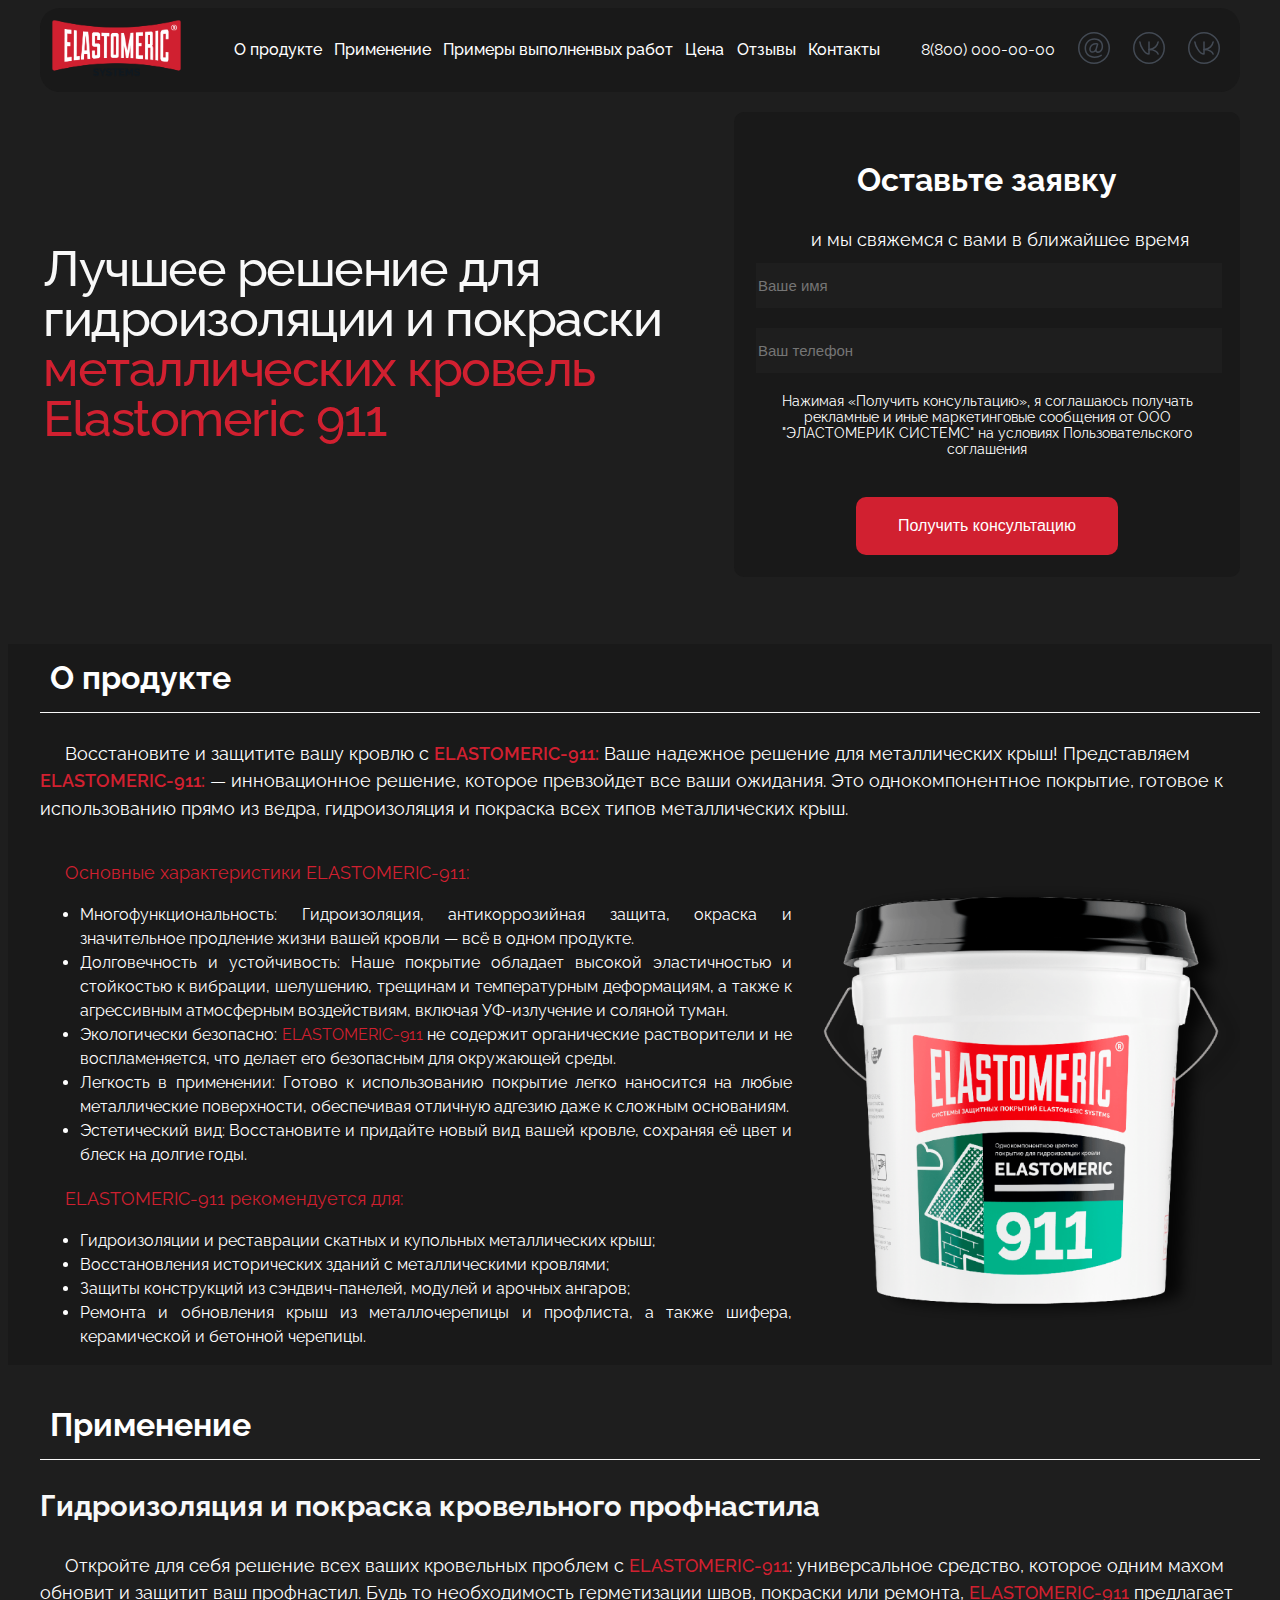
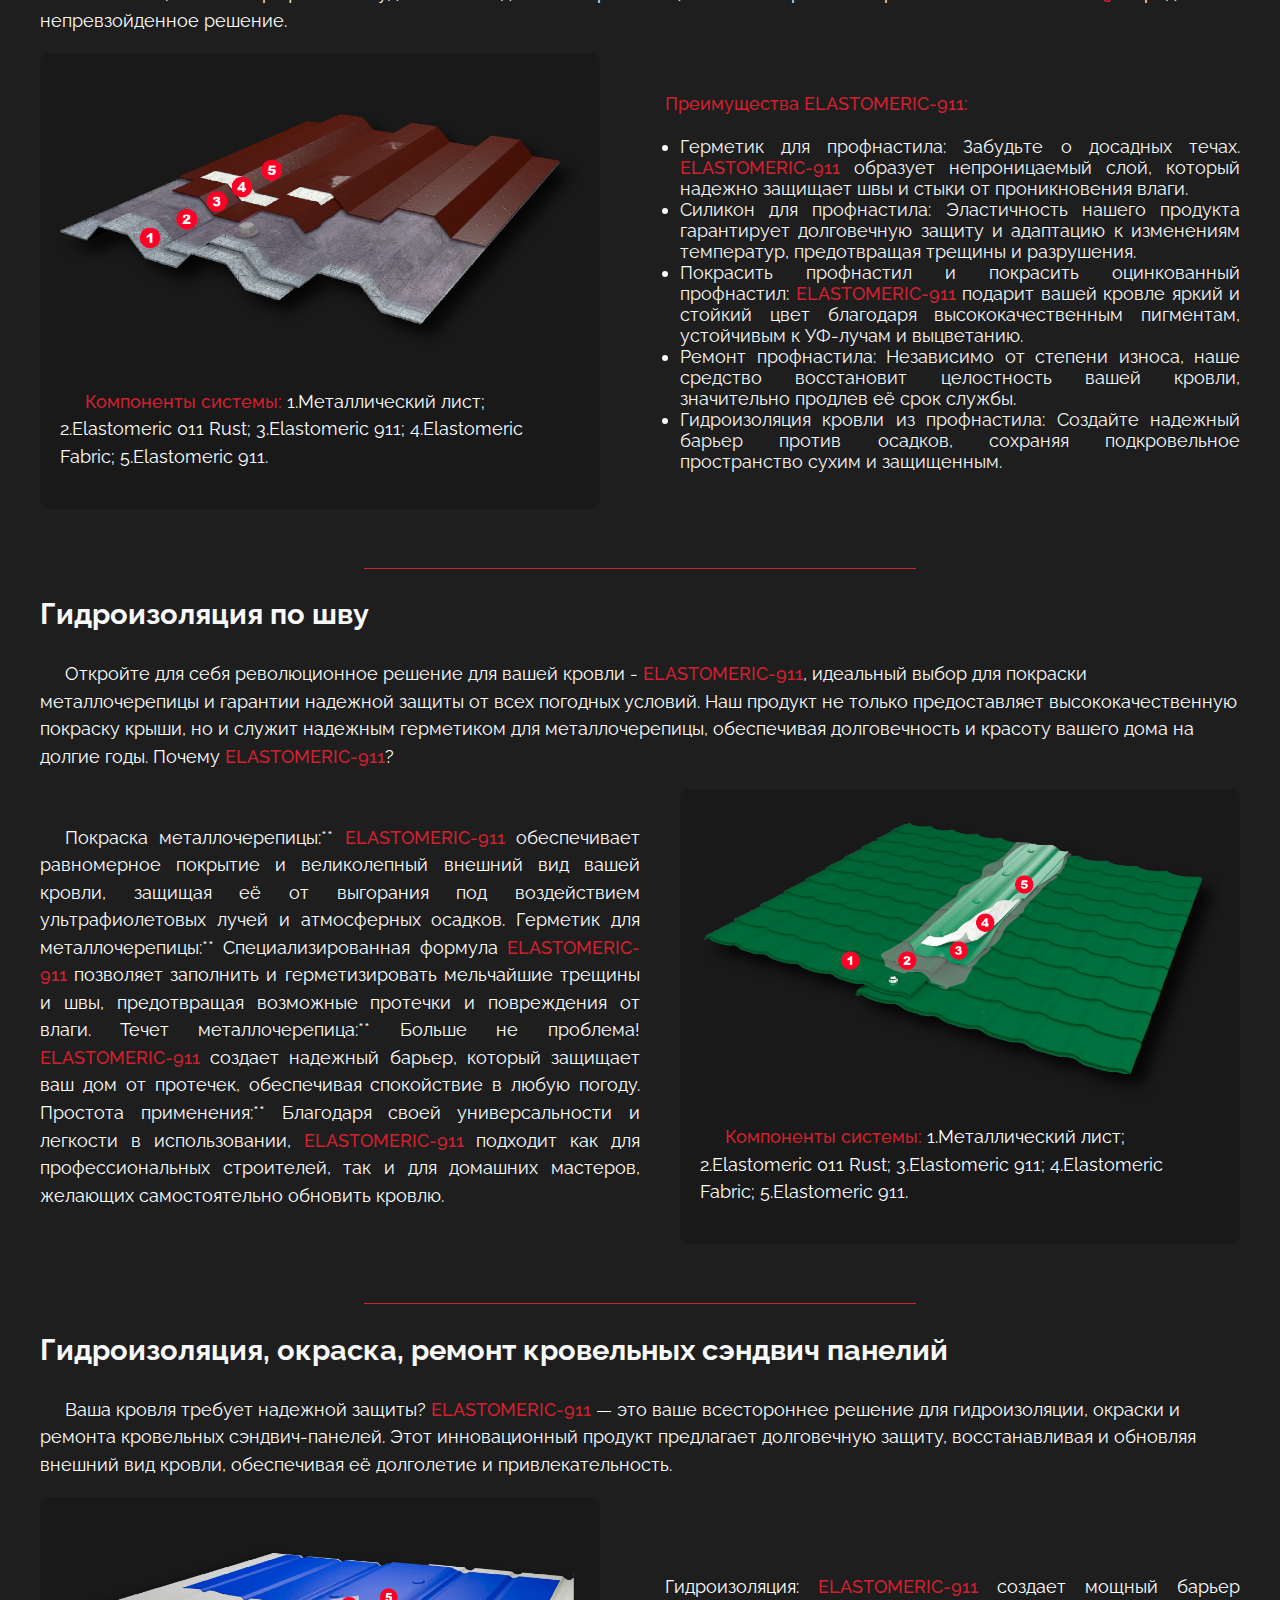
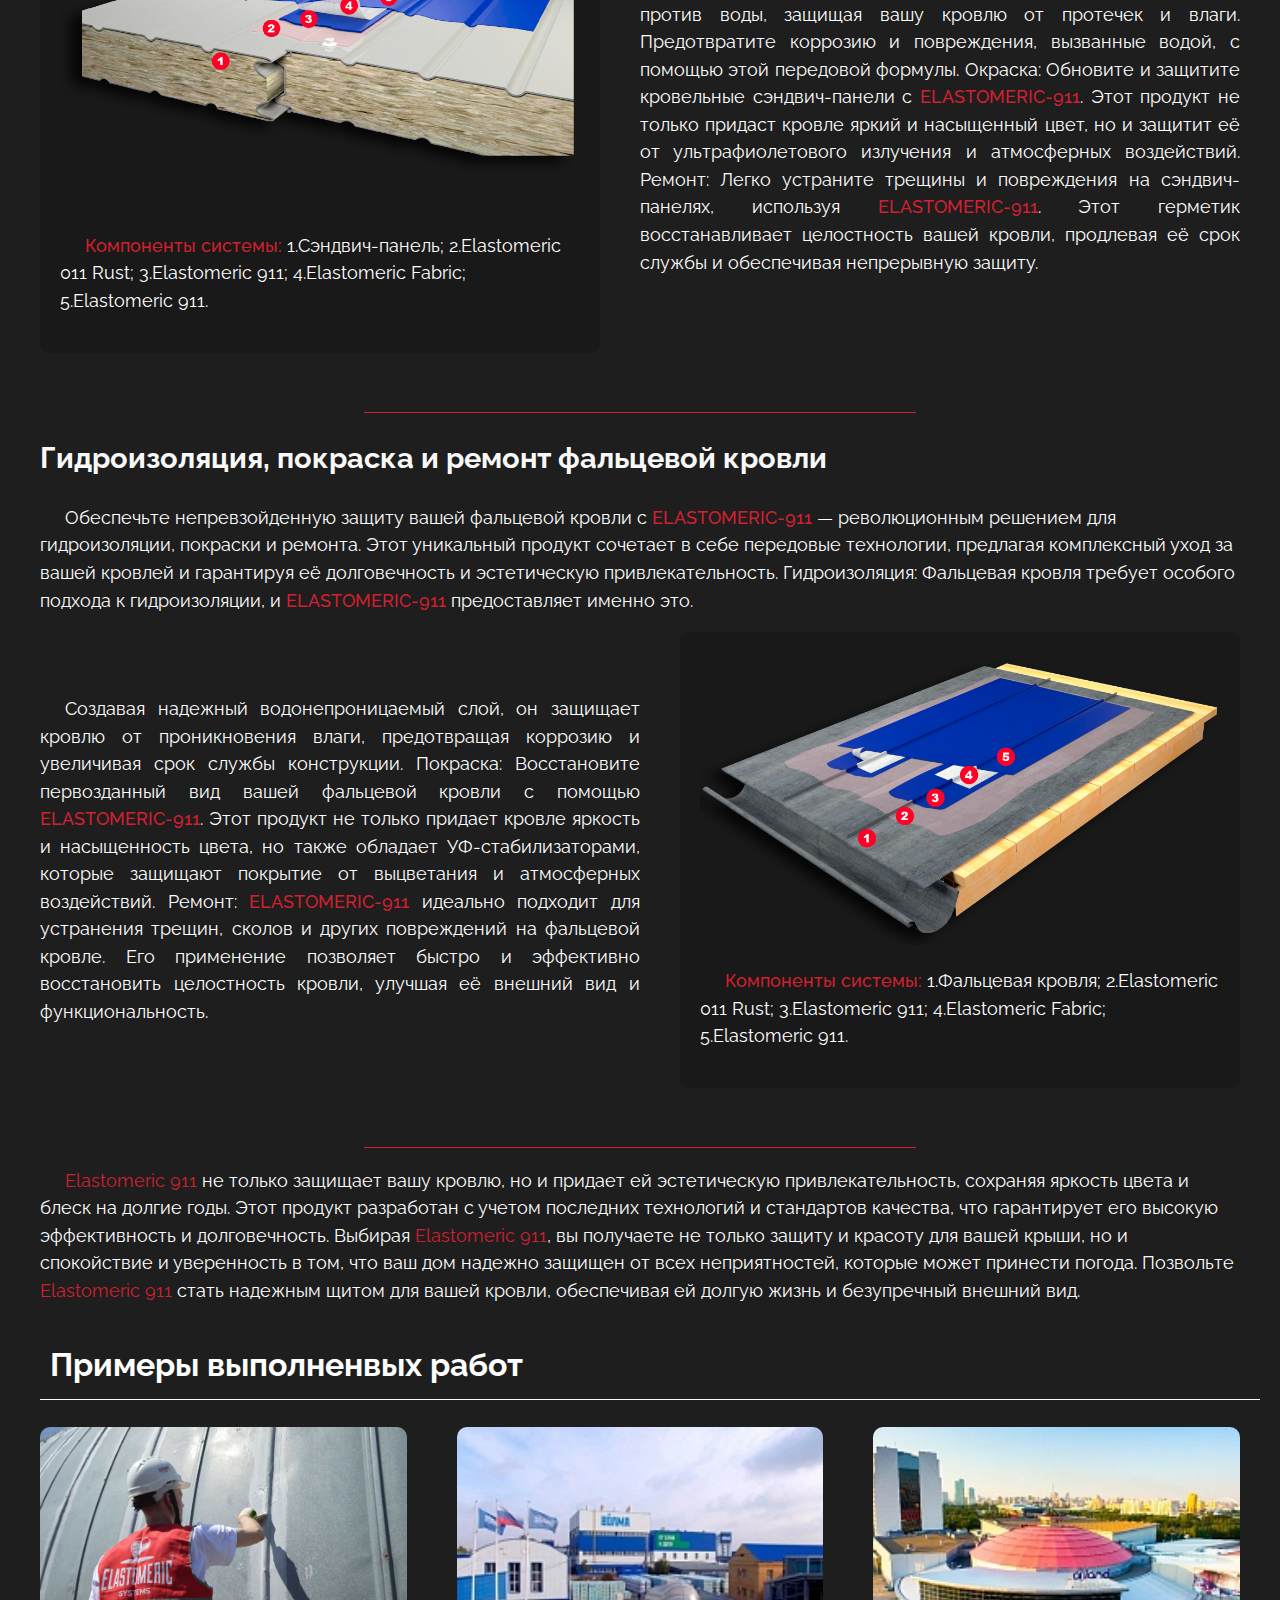
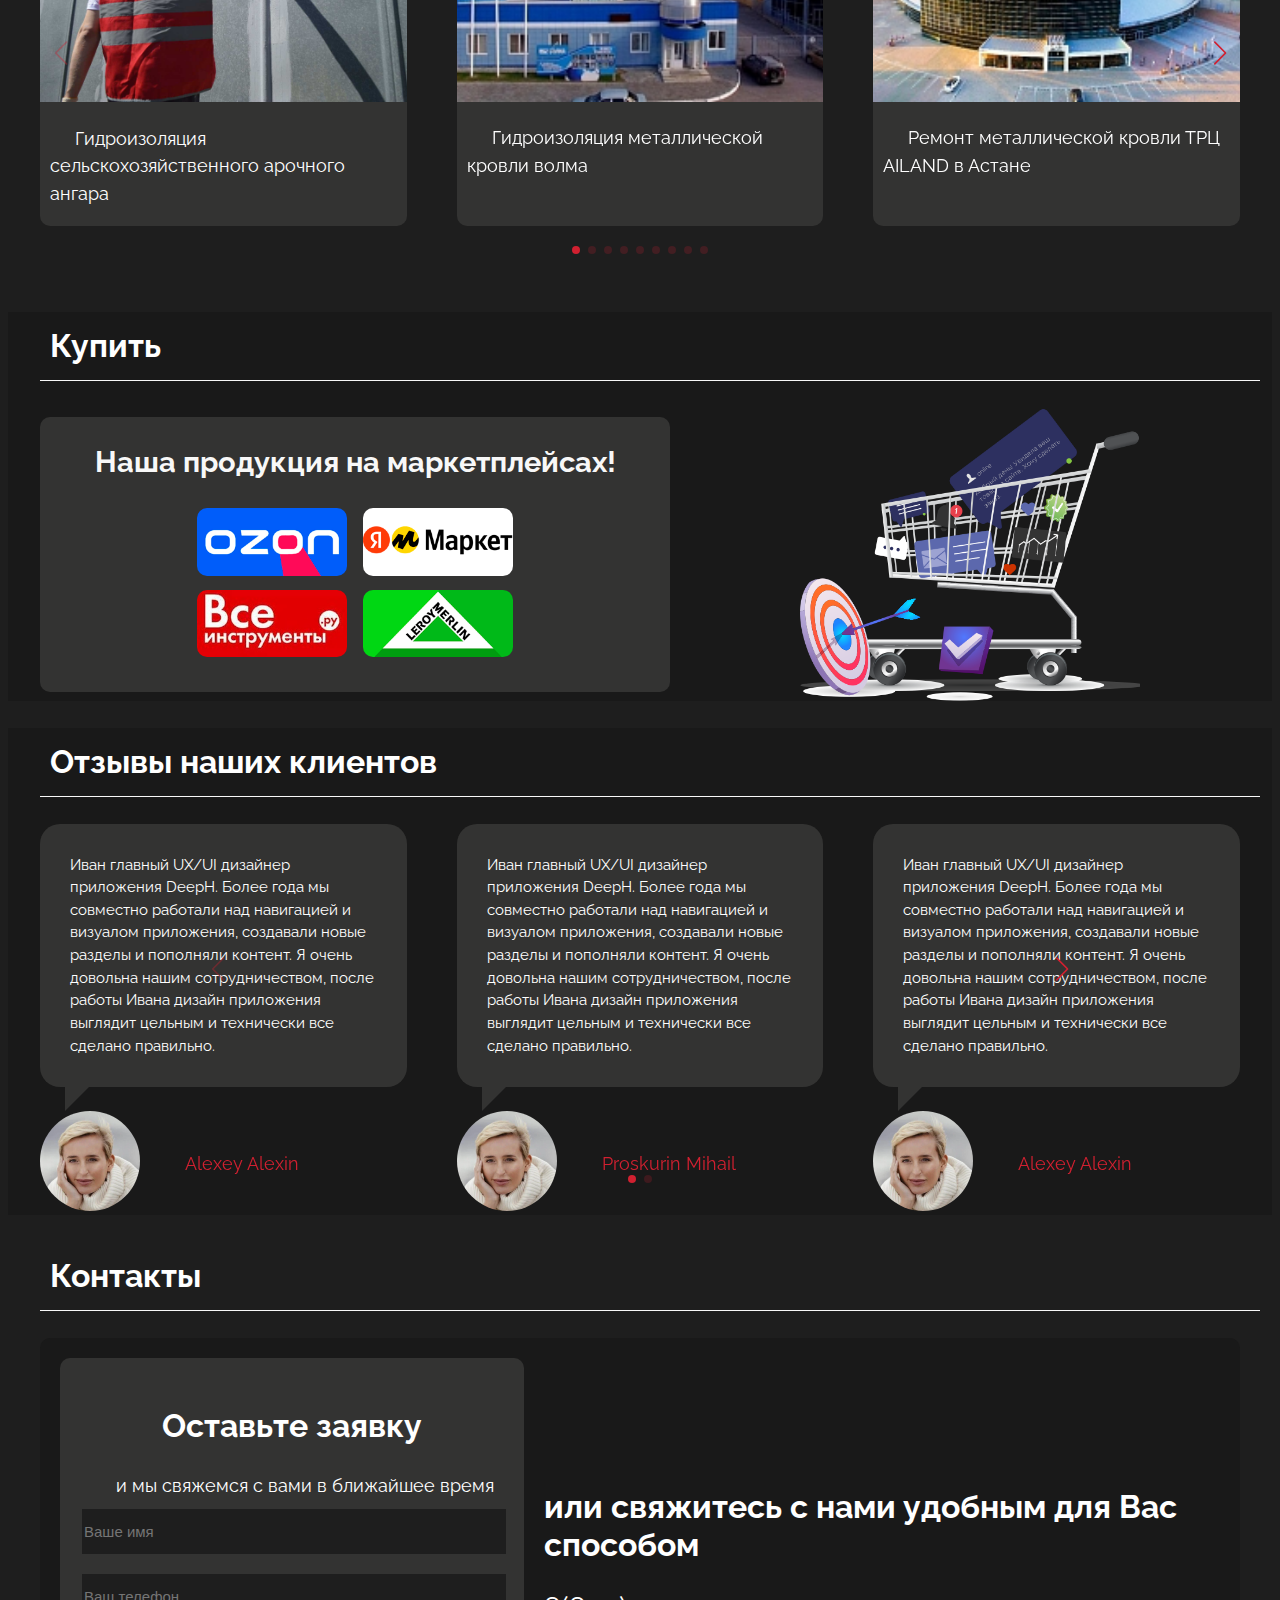
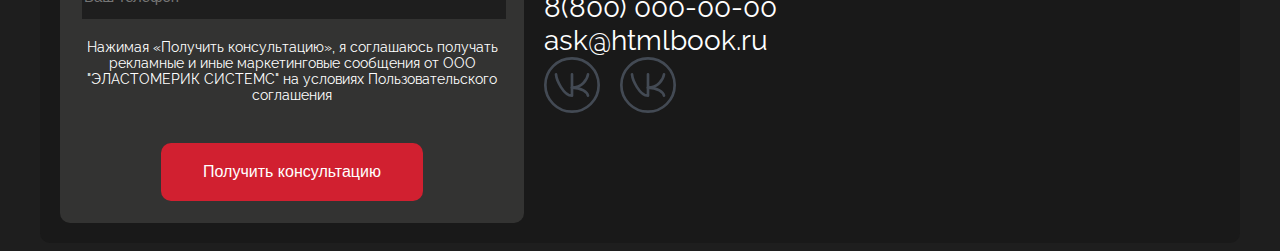
==== commit 81e78bf8: "regedit text" ====
--- a/index.html
+++ b/index.html
@@ -127,20 +127,22 @@
 <div class="fon">
     <div class="container">
         <h2 id="o__producte" class="title_h2">О продукте</h2>
+        <div class="product__text">
+            <p class="">
+                Восстановите и защитите вашу кровлю с <span>ELASTOMERIC-911:</span> Ваше надежное решение для
+                металлических
+                крыш!
+                Представляем <span>ELASTOMERIC-911:</span> — инновационное решение, которое превзойдет все ваши
+                ожидания.
+                Это однокомпонентное покрытие, готовое к использованию прямо из ведра,
+                гидроизоляция и покраска всех типов металлических крыш.</p>
+
+
+        </div>
         <div class="product__block">
             <div class="product__block__left">
-                <div class="el-911__el-911__text">
-                    <p class="">
-                        Восстановите и защитите вашу кровлю с ELASTOMERIC-911: Ваше надежное решение для металлических
-                        крыш</p>
-
-                    <p class="">Представляем ELASTOMERIC-911 — инновационное решение, которое превзойдет все ваши
-                        ожидания.
-                        Это однокомпонентное покрытие, готовое к использованию прямо из ведра,
-                        гидроизоляция и покраска всех типов металлических крыш.</p>
-                    <p class="">
-                        Основные характеристики ELASTOMERIC-911:
-
+                <div class="product__block__text">
+                    <p>Основные характеристики ELASTOMERIC-911:</p>
                     <ul>
                         <li>Многофункциональность: Гидроизоляция, антикоррозийная защита, окраска и значительное
                             продление жизни вашей кровли —
@@ -151,7 +153,8 @@
                             трещинам и температурным деформациям, а также к агрессивным атмосферным воздействиям,
                             включая УФ-излучение и соляной туман.
                         </li>
-                        <li>Экологически безопасно:ELASTOMERIC-911 не содержит органические растворители и не
+                        <li>Экологически безопасно: <span>ELASTOMERIC-911</span> не содержит органические растворители и
+                            не
                             воспламеняется, что делает
                             его безопасным для окружающей среды.
                         </li>
@@ -163,9 +166,8 @@
                             на долгие годы.
                         </li>
                     </ul>
-                    </p>
-                    <p class="">
-                        ELASTOMERIC-911 рекомендуется для:
+
+                    <p>ELASTOMERIC-911 рекомендуется для: </p>
                     <ul>
                         <li>Гидроизоляции и реставрации скатных и купольных металлических крыш;</li>
                         <li>Восстановления исторических зданий с металлическими кровлями;</li>
@@ -174,7 +176,6 @@
                             бетонной черепицы.
                         </li>
                     </ul>
-                    </p>
 
 
                 </div>
@@ -191,32 +192,45 @@
     <div class="el-911__applications">
         <div class="el-911__application">
             <h3>Гидроизоляция и покраска кровельного профнастила</h3>
+            <p class="">
+                Откройте для себя решение всех ваших кровельных проблем с <span>ELASTOMERIC-911</span>: универсальное
+                средство, которое одним махом обновит и защитит ваш профнастил. Будь то необходимость
+                герметизации швов, покраски или ремонта, <span>ELASTOMERIC-911</span> предлагает непревзойденное
+                решение.
+            </p>
             <div class="el-911__application-wrap">
                 <div class="el-911__block-application__left">
-                    <p class="">
-                        Откройте для себя решение всех ваших кровельных проблем с ELASTOMERIC-911: универсальное
-                        средство, которое одним махом обновит и защитит ваш профнастил. Будь то необходимость
-                        герметизации швов, покраски или ремонта, ELASTOMERIC-911 предлагает непревзойденное решение.
-                    </p>
-                    <p class="">
-                        Преимущества ELASTOMERIC-911:
-                        <ul>
-                        <li>Герметик для профнастила: Забудьте о досадных течах. ELASTOMERIC-911 образует непроницаемый
-                        слой, который надежно защищает швы и стыки от проникновения влаги.</li>
-                    <li>Силикон для профнастила: Эластичность нашего продукта гарантирует долговечную защиту и адаптацию
-                        к изменениям температур, предотвращая трещины и разрушения.</li>
-                    <li>Покрасить профнастил и покрасить оцинкованный профнастил: ELASTOMERIC-911 подарит вашей кровле
-                        яркий и стойкий цвет благодаря высококачественным пигментам, устойчивым к УФ-лучам и выцветанию.</li>
-                    <li>Ремонт профнастила: Независимо от степени износа, наше средство восстановит целостность вашей
-                        кровли, значительно продлев её срок службы.</li>
-                    <li>Гидроизоляция кровли из профнастила: Создайте надежный барьер против осадков, сохраняя
-                        подкровельное пространство сухим и защищенным.</li>
+
+                    <p><span>Преимущества ELASTOMERIC-911:</span></p>
+
+                    <ul>
+
+                        <li>Герметик для профнастила: Забудьте о досадных течах. <span>ELASTOMERIC-911</span> образует
+                            непроницаемый
+                            слой, который надежно защищает швы и стыки от проникновения влаги.
+                        </li>
+                        <li>Силикон для профнастила: Эластичность нашего продукта гарантирует долговечную защиту и
+                            адаптацию
+                            к изменениям температур, предотвращая трещины и разрушения.
+                        </li>
+                        <li>Покрасить профнастил и покрасить оцинкованный профнастил: <span>ELASTOMERIC-911</span>
+                            подарит вашей кровле
+                            яркий и стойкий цвет благодаря высококачественным пигментам, устойчивым к УФ-лучам и
+                            выцветанию.
+                        </li>
+                        <li>Ремонт профнастила: Независимо от степени износа, наше средство восстановит целостность
+                            вашей
+                            кровли, значительно продлев её срок службы.
+                        </li>
+                        <li>Гидроизоляция кровли из профнастила: Создайте надежный барьер против осадков, сохраняя
+                            подкровельное пространство сухим и защищенным.
+                        </li>
                     </ul>
-                    </p>
                 </div>
                 <div class="el-911__block-product__right">
                     <div class="el-911__img">
-                        <img src="img/1.png" alt="Строительная система гидроизоляции и покраски кровельного профнастила">
+                        <img src="img/1.png"
+                             alt="Строительная система гидроизоляции и покраски кровельного профнастила">
                     </div>
                     <div class="el-911__el-911__text">
                         <p class=""><span> Компоненты системы:</span> 1.Металлический лист; 2.Elastomeric 011
@@ -230,16 +244,25 @@
 
         <div class="el-911__application">
             <h3>Гидроизоляция по шву</h3>
+            <p>Откройте для себя революционное решение для вашей кровли - <span>ELASTOMERIC-911</span>, идеальный выбор
+                для покраски металлочерепицы и гарантии надежной защиты от всех погодных условий. Наш продукт не только
+                предоставляет высококачественную покраску крыши, но и служит надежным герметиком для металлочерепицы,
+                обеспечивая долговечность и красоту вашего дома на долгие годы.
+
+                Почему <span>ELASTOMERIC-911</span>?
             <div class="el-911__application-wrap">
                 <div class="el-911__block-application__left">
-                    <p>Откройте для себя революционное решение для вашей кровли - Elastomeric 911, идеальный выбор для покраски металлочерепицы и гарантии надежной защиты от всех погодных условий. Наш продукт не только предоставляет высококачественную покраску крыши, но и служит надежным герметиком для металлочерепицы, обеспечивая долговечность и красоту вашего дома на долгие годы.
-
-                        Почему Elastomeric 911?
-
-                        Покраска металлочерепицы:** Elastomeric 911 обеспечивает равномерное покрытие и великолепный внешний вид вашей кровли, защищая её от выгорания под воздействием ультрафиолетовых лучей и атмосферных осадков.
-                        Герметик для металлочерепицы:** Специализированная формула Elastomeric 911 позволяет заполнить и герметизировать мельчайшие трещины и швы, предотвращая возможные протечки и повреждения от влаги.
-                        Течет металлочерепица:** Больше не проблема! Elastomeric 911 создает надежный барьер, который защищает ваш дом от протечек, обеспечивая спокойствие в любую погоду.
-                        Простота применения:** Благодаря своей универсальности и легкости в использовании, Elastomeric 911 подходит как для профессиональных строителей, так и для домашних мастеров, желающих самостоятельно обновить кровлю.
+                    <p>Покраска металлочерепицы:** <span>ELASTOMERIC-911</span> обеспечивает равномерное покрытие и
+                        великолепный внешний вид вашей кровли, защищая её от выгорания под воздействием ультрафиолетовых
+                        лучей и атмосферных осадков.
+                        Герметик для металлочерепицы:** Специализированная формула <span>ELASTOMERIC-911</span>
+                        позволяет заполнить и герметизировать мельчайшие трещины и швы, предотвращая возможные протечки
+                        и повреждения от влаги.
+                        Течет металлочерепица:** Больше не проблема! <span>ELASTOMERIC-911</span> создает надежный
+                        барьер, который защищает ваш дом от протечек, обеспечивая спокойствие в любую погоду.
+                        Простота применения:** Благодаря своей универсальности и легкости в использовании, <span>ELASTOMERIC-911</span>
+                        подходит как для профессиональных строителей, так и для домашних мастеров, желающих
+                        самостоятельно обновить кровлю.</p>
 
 
                     </p>
@@ -259,15 +282,25 @@
         </div>
         <div class="el-911__application">
             <h3>Гидроизоляция, окраска, ремонт кровельных сэндвич панелий</h3>
+            <p>Ваша кровля требует надежной защиты? <span>ELASTOMERIC-911</span> — это ваше всестороннее решение
+                для гидроизоляции, окраски и ремонта кровельных сэндвич-панелей. Этот инновационный продукт
+                предлагает долговечную защиту, восстанавливая и обновляя внешний вид кровли, обеспечивая её
+                долголетие и привлекательность. </p>
             <div class="el-911__application-wrap">
                 <div class="el-911__block-application__left">
-                    <p>Ваша кровля требует надежной защиты? Elastomeric 911 — это ваше всестороннее решение для гидроизоляции, окраски и ремонта кровельных сэндвич-панелей. Этот инновационный продукт предлагает долговечную защиту, восстанавливая и обновляя внешний вид кровли, обеспечивая её долголетие и привлекательность.
-
-                        Гидроизоляция: Elastomeric 911 создает мощный барьер против воды, защищая вашу кровлю от протечек и влаги. Предотвратите коррозию и повреждения, вызванные водой, с помощью этой передовой формулы.
-
-                        Окраска: Обновите и защитите кровельные сэндвич-панели с Elastomeric 911. Этот продукт не только придаст кровле яркий и насыщенный цвет, но и защитит её от ультрафиолетового излучения и атмосферных воздействий.
-
-                        Ремонт: Легко устраните трещины и повреждения на сэндвич-панелях, используя Elastomeric 911. Этот герметик восстанавливает целостность вашей кровли, продлевая её срок службы и обеспечивая непрерывную защиту.
+
+
+                    <p> Гидроизоляция: <span>ELASTOMERIC-911</span> создает мощный барьер против воды, защищая вашу
+                        кровлю от протечек и влаги. Предотвратите коррозию и повреждения, вызванные водой, с помощью
+                        этой передовой формулы.
+
+                        Окраска: Обновите и защитите кровельные сэндвич-панели с <span>ELASTOMERIC-911</span>. Этот
+                        продукт не только придаст кровле яркий и насыщенный цвет, но и защитит её от ультрафиолетового
+                        излучения и атмосферных воздействий.
+
+                        Ремонт: Легко устраните трещины и повреждения на сэндвич-панелях, используя <span>ELASTOMERIC-911</span>.
+                        Этот герметик восстанавливает целостность вашей кровли, продлевая её срок службы и обеспечивая
+                        непрерывную защиту.
                     </p>
                 </div>
                 <div class="el-911__block-product__right">
@@ -285,15 +318,23 @@
         </div>
         <div class="el-911__application">
             <h3>Гидроизоляция, покраска и ремонт фальцевой кровли</h3>
+            <p>Обеспечьте непревзойденную защиту вашей фальцевой кровли с <span>ELASTOMERIC-911</span> — революционным
+                решением для гидроизоляции, покраски и ремонта. Этот уникальный продукт сочетает в себе передовые
+                технологии, предлагая комплексный уход за вашей кровлей и гарантируя её долговечность и эстетическую
+                привлекательность.
+                Гидроизоляция: Фальцевая кровля требует особого подхода к гидроизоляции, и <span>ELASTOMERIC-911</span>
+                предоставляет именно это.
             <div class="el-911__application-wrap">
                 <div class="el-911__block-application__left">
-                    <p>Обеспечьте непревзойденную защиту вашей фальцевой кровли с Elastomeric 911 — революционным решением для гидроизоляции, покраски и ремонта. Этот уникальный продукт сочетает в себе передовые технологии, предлагая комплексный уход за вашей кровлей и гарантируя её долговечность и эстетическую привлекательность.
-
-                        Гидроизоляция: Фальцевая кровля требует особого подхода к гидроизоляции, и Elastomeric 911 предоставляет именно это. Создавая надежный водонепроницаемый слой, он защищает кровлю от проникновения влаги, предотвращая коррозию и увеличивая срок службы конструкции.
-
-                        Покраска: Восстановите первозданный вид вашей фальцевой кровли с помощью Elastomeric 911. Этот продукт не только придает кровле яркость и насыщенность цвета, но также обладает УФ-стабилизаторами, которые защищают покрытие от выцветания и атмосферных воздействий.
-
-                        Ремонт: Elastomeric 911 идеально подходит для устранения трещин, сколов и других повреждений на фальцевой кровле. Его применение позволяет быстро и эффективно восстановить целостность кровли, улучшая её внешний вид и функциональность.
+                    <p> Создавая надежный водонепроницаемый слой, он защищает кровлю от проникновения влаги,
+                        предотвращая коррозию и увеличивая срок службы конструкции.
+                        Покраска: Восстановите первозданный вид вашей фальцевой кровли с помощью
+                        <span>ELASTOMERIC-911</span>. Этот продукт не только придает кровле яркость и насыщенность
+                        цвета, но также обладает УФ-стабилизаторами, которые защищают покрытие от выцветания и
+                        атмосферных воздействий.
+                        Ремонт: <span>ELASTOMERIC-911</span> идеально подходит для устранения трещин, сколов и других
+                        повреждений на фальцевой кровле. Его применение позволяет быстро и эффективно восстановить
+                        целостность кровли, улучшая её внешний вид и функциональность.
                     </p>
                 </div>
                 <div class="el-911__block-product__right">
@@ -302,14 +343,26 @@
                     </div>
                     <div class="el-911__el-911__text">
                         <p class=""><span> Компоненты системы:</span> 1.Фальцевая кровля; 2.Elastomeric 011
-                            Rust;
-                            3.Elastomeric 911; 4.Elastomeric Fabric; 5.Elastomeric 911. </p>
-
-                    </div>
-                </div>
-            </div>
-        </div>
+                            Rust; 3.Elastomeric 911; 4.Elastomeric Fabric; 5.Elastomeric 911. </p>
+
+                    </div>
+                </div>
+            </div>
+        </div>
+        <p>
+            <span> Elastomeric 911</span> не только защищает вашу кровлю, но и придает ей эстетическую
+            привлекательность, сохраняя яркость
+            цвета и блеск на долгие годы. Этот продукт разработан с учетом последних технологий и стандартов качества,
+            что
+            гарантирует его высокую эффективность и долговечность.
+
+            Выбирая <span> Elastomeric 911</span>, вы получаете не только защиту и красоту для вашей крыши, но и
+            спокойствие и уверенность
+            в том, что ваш дом надежно защищен от всех неприятностей, которые может принести погода. Позвольте <span> Elastomeric 911</span>
+            стать надежным щитом для вашей кровли, обеспечивая ей долгую жизнь и безупречный внешний вид.
+        </p>
     </div>
+
 </div>
 <!--Примеры выполненвых работ-->
 <div class="container">
--- a/styles.css
+++ b/styles.css
@@ -1,5 +1,6 @@
 li {
     /*list-style-type: none;*/
+
 }
 
 a {
@@ -32,7 +33,9 @@
     font-size: calc(14px + (18 - 14) * ((100vw - 320px) / (1200 - 320)));
     line-height: 1.5;
     color: #fff;
-}
+    text-indent: 25px;
+}
+
 body {
     font-family: 'Raleway', Arial, sans-serif;
     /*background-image: url("img/fon.jpg ");*/
@@ -145,7 +148,6 @@
 /*.Вверхнее  меню*/
 
 
-
 /*Body*/
 
 
@@ -184,7 +186,8 @@
     margin: 0 auto;
     display: block;
 }
-.el-911__block-right{
+
+.el-911__block-right {
     flex: 1 0 41%;
 
 }
@@ -197,12 +200,12 @@
     align-items: center;
     justify-content: center;
     border-radius: 10px;
-    width: 100%;
-    max-width:500px;
+    max-width: 500px;
     margin: 0 auto;
 
 }
-.el-911__block-form p{
+
+.el-911__block-form p {
     margin: 0 0 10px;
 }
 
@@ -269,10 +272,12 @@
     gap: 10px;
     padding-left: 20px;
 }
-.uslovie_subscribe{
+
+.uslovie_subscribe {
     font-size: 14px;
     text-align: center;
 }
+
 .el-911__btn {
     text-align: center;
     padding-top: 20px;
@@ -288,7 +293,8 @@
     font-size: 16px;
     cursor: pointer;
 }
-.el-911__btn button:hover{
+
+.el-911__btn button:hover {
     background: #9a111e;
 }
 
@@ -307,18 +313,33 @@
 
 .product__block__right img {
     width: 100%;
-}
-
-
-.el-911__el-911__text {
-    color: #D12030;
-    list-style-type: initial !important;
-    font-size: 1.25rem;
-}
-
-.el-911__el-911__text span {
+    max-width: 1200px;
+    height: auto;
+}
+
+.product__block__text ul {
+    line-height: 1.5;
+}
+
+.product__text span {
+    color: #D12030;
     font-weight: 600;
-    color: #D12030;
+}
+
+.product__block__text p {
+    color: #D12030;
+    margin-bottom: 0;
+
+}
+.product__block__text span {
+    color: #D12030;
+    margin-bottom: 0;
+
+}
+
+.product__block__text {
+    color: #ffffff;
+    text-align: justify;
 }
 
 /*.О продкте*/
@@ -352,7 +373,21 @@
 .el-911__block-application__left {
     color: #f8f8f8;
     flex: 1 0 50%;
-
+    text-align: justify;
+
+}
+
+.el-911__block-application__left p {
+    /*color: #D12030;*/
+}
+
+.el-911__block-application__left ul {
+    font-size: calc(14px + (18 - 14) * ((100vw - 320px) / (1200 - 320)));
+}
+
+.el-911__application span {
+    color: #D12030;
+    font-weight: 500;
 }
 
 .el-911__block-product__right {
@@ -369,6 +404,10 @@
     width: 100%;
     height: 100%;
     max-width: 525px;
+}
+
+.el-911__applications p > span {
+    color: #D12030;
 }
 
 
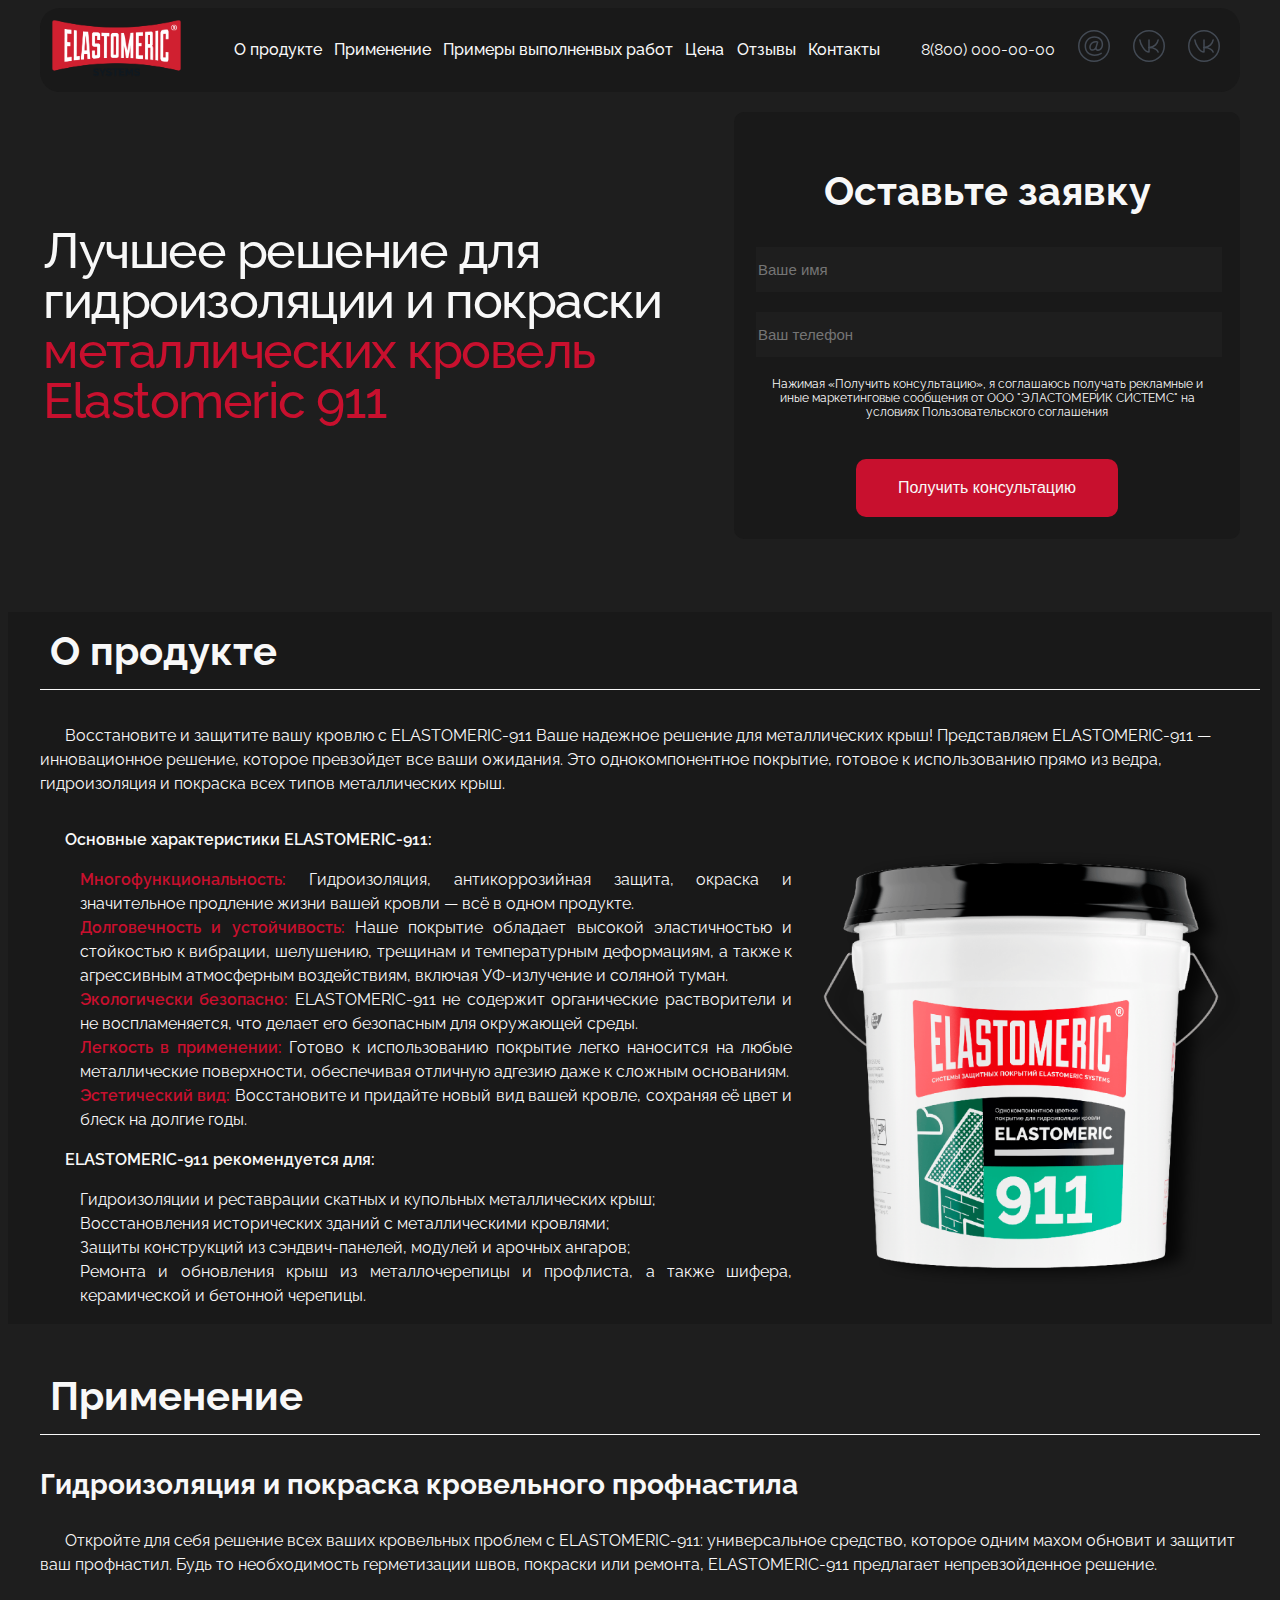
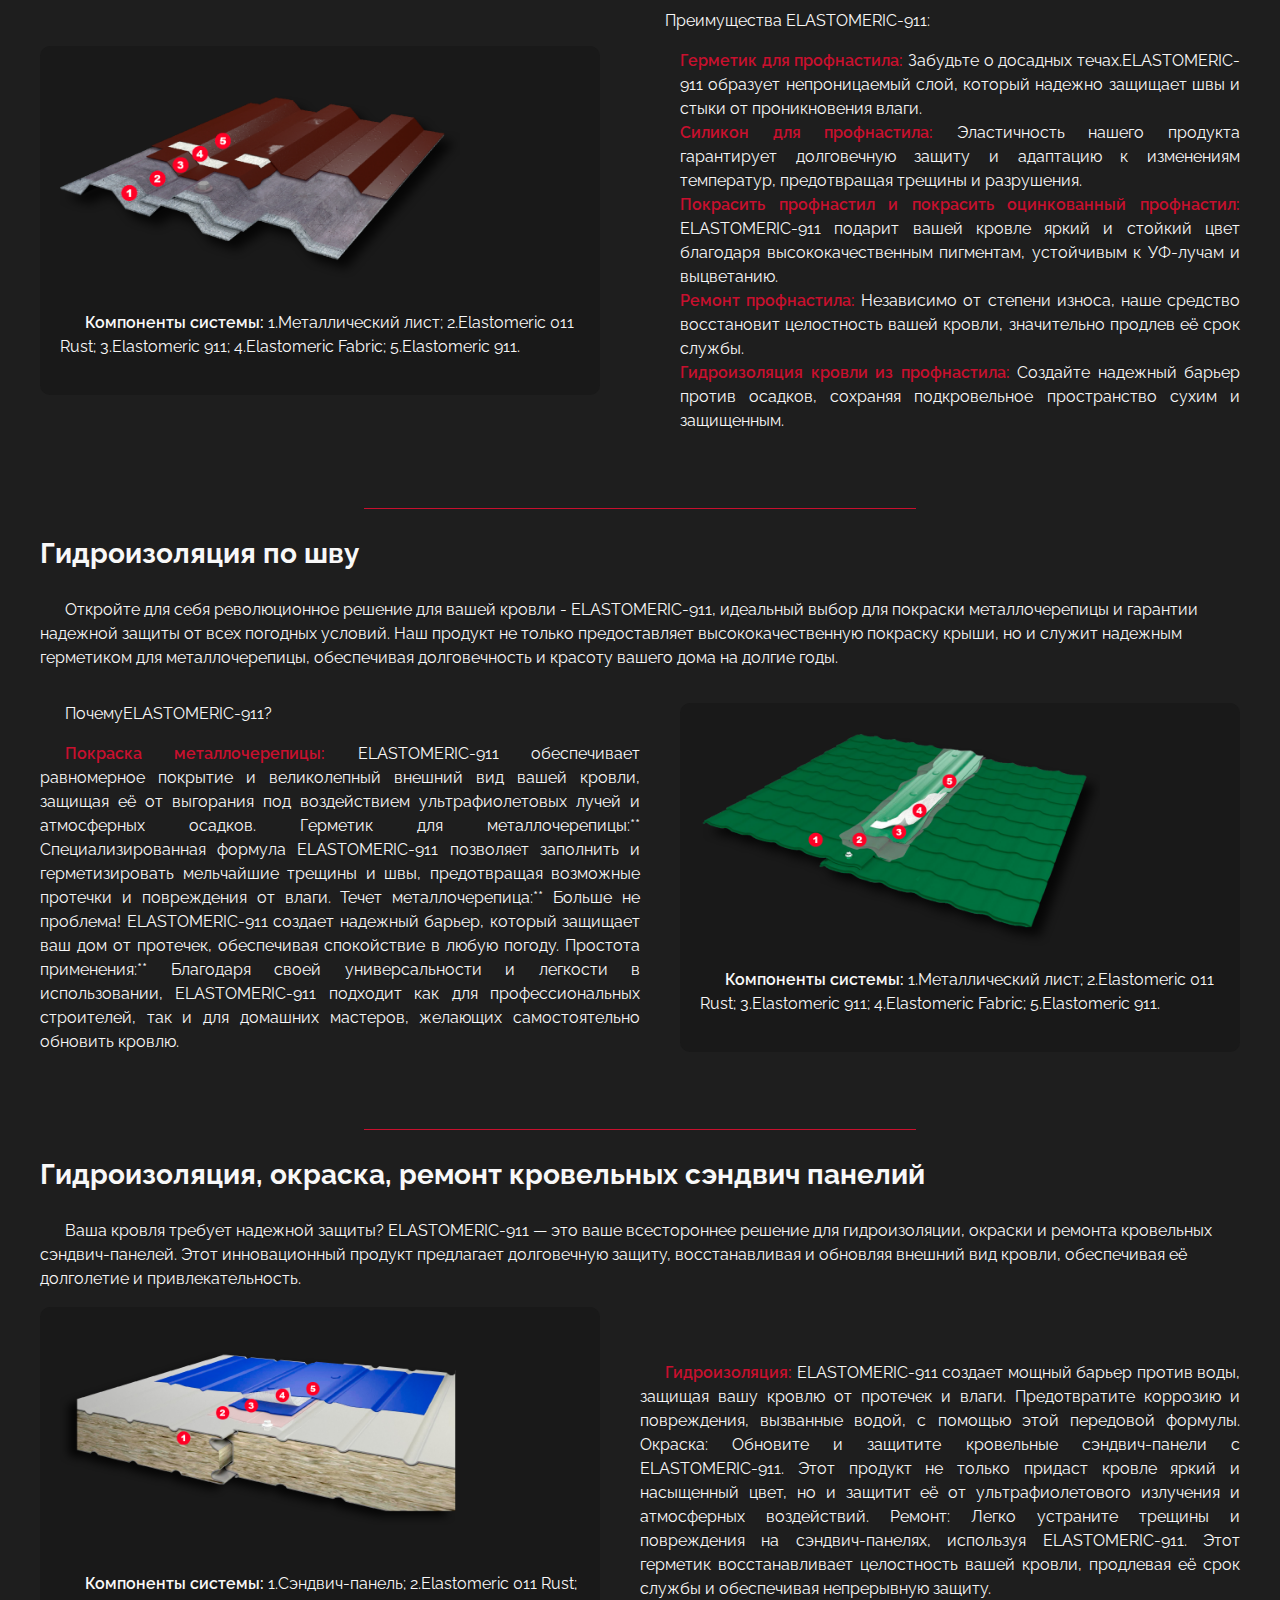
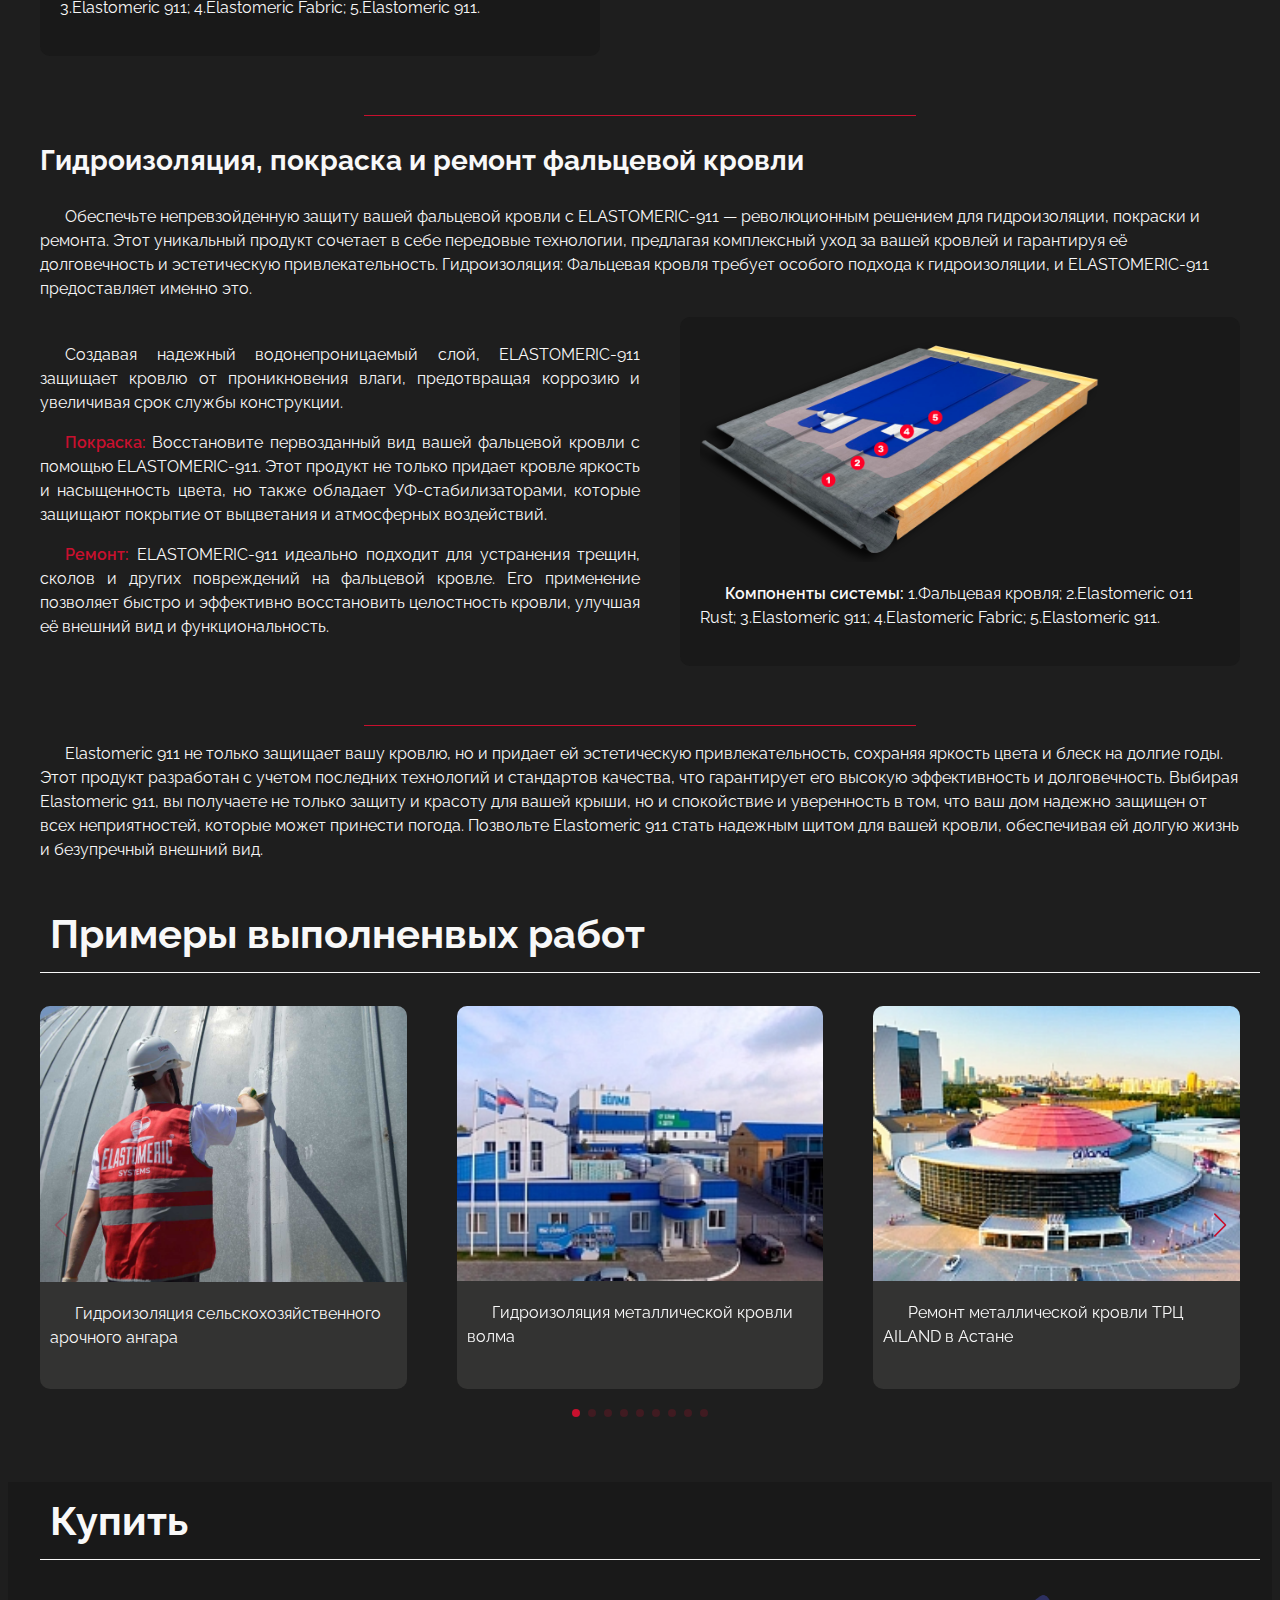
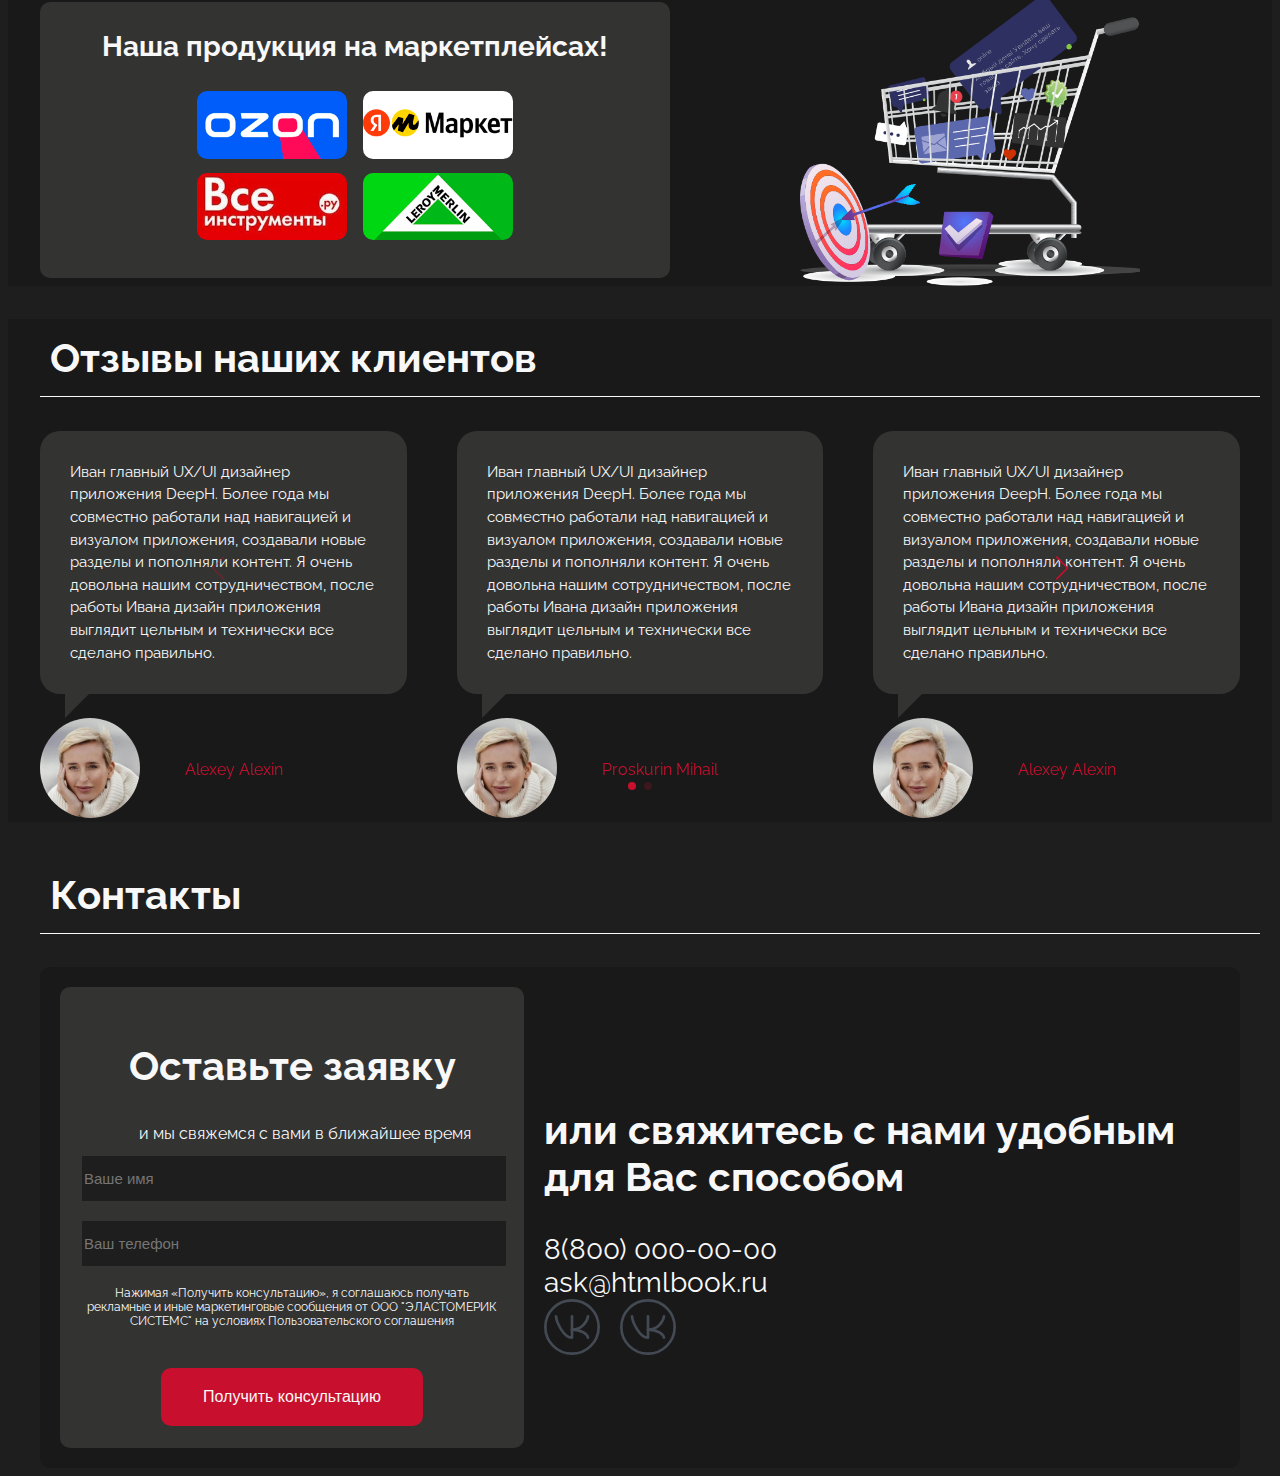
==== commit 8c647d8a: "regedit text" ====
--- a/index.html
+++ b/index.html
@@ -87,8 +87,8 @@
         <div class="el-911__block-right">
             <div class="el-911__block-form">
                 <h2>Оставьте заявку</h2>
-                <p> и мы свяжемся с вами в ближайшее время
-                </p>
+<!--                <p> и мы свяжемся с вами в ближайшее время-->
+<!--                </p>-->
                 <form action="" class="el-911__form">
                     <div class="el-911__fio">
                         <input class="el-911__form-control fio" type="text form-control" id="name" name="name"
@@ -129,10 +129,10 @@
         <h2 id="o__producte" class="title_h2">О продукте</h2>
         <div class="product__text">
             <p class="">
-                Восстановите и защитите вашу кровлю с <span>ELASTOMERIC-911:</span> Ваше надежное решение для
+                Восстановите и защитите вашу кровлю с ELASTOMERIC-911 Ваше надежное решение для
                 металлических
                 крыш!
-                Представляем <span>ELASTOMERIC-911:</span> — инновационное решение, которое превзойдет все ваши
+                Представляем ELASTOMERIC-911 — инновационное решение, которое превзойдет все ваши
                 ожидания.
                 Это однокомпонентное покрытие, готовое к использованию прямо из ведра,
                 гидроизоляция и покраска всех типов металлических крыш.</p>
@@ -144,25 +144,25 @@
                 <div class="product__block__text">
                     <p>Основные характеристики ELASTOMERIC-911:</p>
                     <ul>
-                        <li>Многофункциональность: Гидроизоляция, антикоррозийная защита, окраска и значительное
+                        <li><span>Многофункциональность:</span> Гидроизоляция, антикоррозийная защита, окраска и значительное
                             продление жизни вашей кровли —
                             всё в одном продукте.
                         </li>
-                        <li>Долговечность и устойчивость: Наше покрытие обладает высокой эластичностью и стойкостью к
+                        <li><span>Долговечность и устойчивость:</span> Наше покрытие обладает высокой эластичностью и стойкостью к
                             вибрации, шелушению,
                             трещинам и температурным деформациям, а также к агрессивным атмосферным воздействиям,
                             включая УФ-излучение и соляной туман.
                         </li>
-                        <li>Экологически безопасно: <span>ELASTOMERIC-911</span> не содержит органические растворители и
+                        <li><span>Экологически безопасно:</span> ELASTOMERIC-911 не содержит органические растворители и
                             не
                             воспламеняется, что делает
                             его безопасным для окружающей среды.
                         </li>
-                        <li>Легкость в применении: Готово к использованию покрытие легко наносится на любые
+                        <li><span>Легкость в применении:</span> Готово к использованию покрытие легко наносится на любые
                             металлические поверхности,
                             обеспечивая отличную адгезию даже к сложным основаниям.
                         </li>
-                        <li>Эстетический вид: Восстановите и придайте новый вид вашей кровле, сохраняя её цвет и блеск
+                        <li><span>Эстетический вид:</span> Восстановите и придайте новый вид вашей кровле, сохраняя её цвет и блеск
                             на долгие годы.
                         </li>
                     </ul>
@@ -193,36 +193,36 @@
         <div class="el-911__application">
             <h3>Гидроизоляция и покраска кровельного профнастила</h3>
             <p class="">
-                Откройте для себя решение всех ваших кровельных проблем с <span>ELASTOMERIC-911</span>: универсальное
+                Откройте для себя решение всех ваших кровельных проблем с ELASTOMERIC-911: универсальное
                 средство, которое одним махом обновит и защитит ваш профнастил. Будь то необходимость
-                герметизации швов, покраски или ремонта, <span>ELASTOMERIC-911</span> предлагает непревзойденное
+                герметизации швов, покраски или ремонта, ELASTOMERIC-911 предлагает непревзойденное
                 решение.
             </p>
             <div class="el-911__application-wrap">
                 <div class="el-911__block-application__left">
 
-                    <p><span>Преимущества ELASTOMERIC-911:</span></p>
+                    <p>Преимущества ELASTOMERIC-911:</p>
 
                     <ul>
 
-                        <li>Герметик для профнастила: Забудьте о досадных течах. <span>ELASTOMERIC-911</span> образует
+                        <li><span>Герметик для профнастила:</span> Забудьте о досадных течах.ELASTOMERIC-911 образует
                             непроницаемый
                             слой, который надежно защищает швы и стыки от проникновения влаги.
                         </li>
-                        <li>Силикон для профнастила: Эластичность нашего продукта гарантирует долговечную защиту и
+                        <li><span>Силикон для профнастила:</span> Эластичность нашего продукта гарантирует долговечную защиту и
                             адаптацию
                             к изменениям температур, предотвращая трещины и разрушения.
                         </li>
-                        <li>Покрасить профнастил и покрасить оцинкованный профнастил: <span>ELASTOMERIC-911</span>
+                        <li><span>Покрасить профнастил и покрасить оцинкованный профнастил:</span> ELASTOMERIC-911
                             подарит вашей кровле
                             яркий и стойкий цвет благодаря высококачественным пигментам, устойчивым к УФ-лучам и
                             выцветанию.
                         </li>
-                        <li>Ремонт профнастила: Независимо от степени износа, наше средство восстановит целостность
+                        <li><span>Ремонт профнастила:</span> Независимо от степени износа, наше средство восстановит целостность
                             вашей
                             кровли, значительно продлев её срок службы.
                         </li>
-                        <li>Гидроизоляция кровли из профнастила: Создайте надежный барьер против осадков, сохраняя
+                        <li><span>Гидроизоляция кровли из профнастила:</span> Создайте надежный барьер против осадков, сохраняя
                             подкровельное пространство сухим и защищенным.
                         </li>
                     </ul>
@@ -244,23 +244,24 @@
 
         <div class="el-911__application">
             <h3>Гидроизоляция по шву</h3>
-            <p>Откройте для себя революционное решение для вашей кровли - <span>ELASTOMERIC-911</span>, идеальный выбор
+            <p>Откройте для себя революционное решение для вашей кровли - ELASTOMERIC-911, идеальный выбор
                 для покраски металлочерепицы и гарантии надежной защиты от всех погодных условий. Наш продукт не только
                 предоставляет высококачественную покраску крыши, но и служит надежным герметиком для металлочерепицы,
-                обеспечивая долговечность и красоту вашего дома на долгие годы.
-
-                Почему <span>ELASTOMERIC-911</span>?
+                обеспечивая долговечность и красоту вашего дома на долгие годы.</p>
+
+
             <div class="el-911__application-wrap">
                 <div class="el-911__block-application__left">
-                    <p>Покраска металлочерепицы:** <span>ELASTOMERIC-911</span> обеспечивает равномерное покрытие и
+                    <p>ПочемуELASTOMERIC-911?</p>
+                    <p><span>Покраска металлочерепицы:</span> ELASTOMERIC-911 обеспечивает равномерное покрытие и
                         великолепный внешний вид вашей кровли, защищая её от выгорания под воздействием ультрафиолетовых
                         лучей и атмосферных осадков.
-                        Герметик для металлочерепицы:** Специализированная формула <span>ELASTOMERIC-911</span>
+                        Герметик для металлочерепицы:** Специализированная формула ELASTOMERIC-911
                         позволяет заполнить и герметизировать мельчайшие трещины и швы, предотвращая возможные протечки
                         и повреждения от влаги.
-                        Течет металлочерепица:** Больше не проблема! <span>ELASTOMERIC-911</span> создает надежный
+                        Течет металлочерепица:** Больше не проблема! ELASTOMERIC-911 создает надежный
                         барьер, который защищает ваш дом от протечек, обеспечивая спокойствие в любую погоду.
-                        Простота применения:** Благодаря своей универсальности и легкости в использовании, <span>ELASTOMERIC-911</span>
+                        Простота применения:** Благодаря своей универсальности и легкости в использовании, ELASTOMERIC-911
                         подходит как для профессиональных строителей, так и для домашних мастеров, желающих
                         самостоятельно обновить кровлю.</p>
 
@@ -282,7 +283,7 @@
         </div>
         <div class="el-911__application">
             <h3>Гидроизоляция, окраска, ремонт кровельных сэндвич панелий</h3>
-            <p>Ваша кровля требует надежной защиты? <span>ELASTOMERIC-911</span> — это ваше всестороннее решение
+            <p>Ваша кровля требует надежной защиты? ELASTOMERIC-911 — это ваше всестороннее решение
                 для гидроизоляции, окраски и ремонта кровельных сэндвич-панелей. Этот инновационный продукт
                 предлагает долговечную защиту, восстанавливая и обновляя внешний вид кровли, обеспечивая её
                 долголетие и привлекательность. </p>
@@ -290,15 +291,15 @@
                 <div class="el-911__block-application__left">
 
 
-                    <p> Гидроизоляция: <span>ELASTOMERIC-911</span> создает мощный барьер против воды, защищая вашу
+                    <p> <span>Гидроизоляция:</span> ELASTOMERIC-911 создает мощный барьер против воды, защищая вашу
                         кровлю от протечек и влаги. Предотвратите коррозию и повреждения, вызванные водой, с помощью
                         этой передовой формулы.
 
-                        Окраска: Обновите и защитите кровельные сэндвич-панели с <span>ELASTOMERIC-911</span>. Этот
+                        Окраска: Обновите и защитите кровельные сэндвич-панели с ELASTOMERIC-911. Этот
                         продукт не только придаст кровле яркий и насыщенный цвет, но и защитит её от ультрафиолетового
                         излучения и атмосферных воздействий.
 
-                        Ремонт: Легко устраните трещины и повреждения на сэндвич-панелях, используя <span>ELASTOMERIC-911</span>.
+                        Ремонт: Легко устраните трещины и повреждения на сэндвич-панелях, используя ELASTOMERIC-911.
                         Этот герметик восстанавливает целостность вашей кровли, продлевая её срок службы и обеспечивая
                         непрерывную защиту.
                     </p>
@@ -318,21 +319,21 @@
         </div>
         <div class="el-911__application">
             <h3>Гидроизоляция, покраска и ремонт фальцевой кровли</h3>
-            <p>Обеспечьте непревзойденную защиту вашей фальцевой кровли с <span>ELASTOMERIC-911</span> — революционным
+            <p>Обеспечьте непревзойденную защиту вашей фальцевой кровли с ELASTOMERIC-911 — революционным
                 решением для гидроизоляции, покраски и ремонта. Этот уникальный продукт сочетает в себе передовые
                 технологии, предлагая комплексный уход за вашей кровлей и гарантируя её долговечность и эстетическую
                 привлекательность.
-                Гидроизоляция: Фальцевая кровля требует особого подхода к гидроизоляции, и <span>ELASTOMERIC-911</span>
+                Гидроизоляция: Фальцевая кровля требует особого подхода к гидроизоляции, и ELASTOMERIC-911
                 предоставляет именно это.
             <div class="el-911__application-wrap">
                 <div class="el-911__block-application__left">
-                    <p> Создавая надежный водонепроницаемый слой, он защищает кровлю от проникновения влаги,
+                    <p> Создавая надежный водонепроницаемый слой,  ELASTOMERIC-911 защищает кровлю от проникновения влаги,
                         предотвращая коррозию и увеличивая срок службы конструкции.
-                        Покраска: Восстановите первозданный вид вашей фальцевой кровли с помощью
-                        <span>ELASTOMERIC-911</span>. Этот продукт не только придает кровле яркость и насыщенность
+                    <p>  <span>Покраска:</span> Восстановите первозданный вид вашей фальцевой кровли с помощью
+                        ELASTOMERIC-911. Этот продукт не только придает кровле яркость и насыщенность
                         цвета, но также обладает УФ-стабилизаторами, которые защищают покрытие от выцветания и
-                        атмосферных воздействий.
-                        Ремонт: <span>ELASTOMERIC-911</span> идеально подходит для устранения трещин, сколов и других
+                        атмосферных воздействий. </p>
+                    <p><span>Ремонт:</span> ELASTOMERIC-911 идеально подходит для устранения трещин, сколов и других
                         повреждений на фальцевой кровле. Его применение позволяет быстро и эффективно восстановить
                         целостность кровли, улучшая её внешний вид и функциональность.
                     </p>
@@ -350,15 +351,15 @@
             </div>
         </div>
         <p>
-            <span> Elastomeric 911</span> не только защищает вашу кровлю, но и придает ей эстетическую
+            Elastomeric 911 не только защищает вашу кровлю, но и придает ей эстетическую
             привлекательность, сохраняя яркость
             цвета и блеск на долгие годы. Этот продукт разработан с учетом последних технологий и стандартов качества,
             что
             гарантирует его высокую эффективность и долговечность.
 
-            Выбирая <span> Elastomeric 911</span>, вы получаете не только защиту и красоту для вашей крыши, но и
+            Выбирая  Elastomeric 911, вы получаете не только защиту и красоту для вашей крыши, но и
             спокойствие и уверенность
-            в том, что ваш дом надежно защищен от всех неприятностей, которые может принести погода. Позвольте <span> Elastomeric 911</span>
+            в том, что ваш дом надежно защищен от всех неприятностей, которые может принести погода. Позвольте Elastomeric 911
             стать надежным щитом для вашей кровли, обеспечивая ей долгую жизнь и безупречный внешний вид.
         </p>
     </div>
@@ -903,6 +904,7 @@
 <script>
     var swiperWr = new Swiper(".work__mySwiper", {
         slidesPerView: 1,
+        slidesPerGroup: 3,
         spaceBetween: 50,
         pagination: {
             el: ".swiper-pagination",
--- a/styles.css
+++ b/styles.css
@@ -1,11 +1,13 @@
 li {
     /*list-style-type: none;*/
+    font-size: 1rem;
+    line-height: 1.5;
 
 }
 
 a {
     text-decoration: none;
-    color: #fff;
+    color: #f8f8f8;
 
 }
 
@@ -13,27 +15,32 @@
 h1 {
     font-size: 3.125rem;
 
+
 }
 
 
 h2 {
     /*font-size: 2.1875rem;*/
-    color: #fff;
-    font-size: calc(28px + (32 - 28) * ((100vw - 320px) / (1200 - 320)));
+    color: #f8f8f8;
+    /*font-size: calc(28px + (32 - 28) * ((100vw - 320px) / (1200 - 320)));*/
+    font-size: 2.5rem;
 }
 
 h3 {
     /*font-size: 1.75rem;*/
-    font-size: calc(20px + (28 - 20) * ((100vw - 320px) / (1200 - 320)));
-    color: #f8f8f8;
+    /*font-size: calc(20px + (28 - 20) * ((100vw - 320px) / (1200 - 320)));*/
+    color: #f8f8f8;
+    font-size: 1.75rem;
 }
 
 p {
     /*font-size: 1.25rem;*/
-    font-size: calc(14px + (18 - 14) * ((100vw - 320px) / (1200 - 320)));
+    /*font-size: calc(14px + (18 - 14) * ((100vw - 320px) / (1200 - 320)));*/
+    font-size: 1rem;
     line-height: 1.5;
-    color: #fff;
+    color: #f8f8f8;
     text-indent: 25px;
+    /*font-weight: 500;*/
 }
 
 body {
@@ -132,7 +139,7 @@
 }
 
 .navbar__wrap ul > li > a:hover {
-    color: #D12030;
+    color: #c8102e;
 }
 
 .menu__block > li > a > img {
@@ -176,7 +183,7 @@
 }
 
 .el-911__title span {
-    color: #D12030;
+    color: #c8102e;
 
 }
 
@@ -210,11 +217,11 @@
 }
 
 .el-911__block-form {
-    color: white;
+    color: #f8f8f8;
 }
 
 .el-911__link-tel a {
-    color: #D12030;
+    color: #c8102e;
 }
 
 .el-911__form {
@@ -227,7 +234,7 @@
 .el-911__form input {
     background-color: #1e1e1e;
     border: none;
-    color: #ffffff;
+    color: #f8f8f8;
 
 }
 
@@ -257,9 +264,9 @@
     font-size: 15px;
     line-height: 1.42857143;
     color: #333333;
-    background-color: #ffffff;
+    background-color: #f8f8f8;
     background-image: none;
-    border: 1px solid #cccccc;
+    border: 1px solid #f8f8f8;
     border-radius: 0;
     transition: border-color ease-in-out .15s, box-shadow ease-in-out .15s;
 }
@@ -274,7 +281,7 @@
 }
 
 .uslovie_subscribe {
-    font-size: 14px;
+    font-size: 12px;
     text-align: center;
 }
 
@@ -286,10 +293,10 @@
 
 .el-911__btn button {
     padding: 20px 42px;
-    background: #D12030;
+    background: #c8102e;
     border-radius: 10px;
     border: none;
-    color: white;
+    color: #f8f8f8;
     font-size: 16px;
     cursor: pointer;
 }
@@ -319,33 +326,39 @@
 
 .product__block__text ul {
     line-height: 1.5;
-}
-
-.product__text span {
-    color: #D12030;
+    list-style-type: none;
+}
+
+
+
+.product__block__text p {
+    margin-bottom: 0;
     font-weight: 600;
-}
-
-.product__block__text p {
-    color: #D12030;
+    color: #f8f8f8;
+}
+
+.product__block__text span {
+    color: #c8102e;
     margin-bottom: 0;
-
-}
-.product__block__text span {
-    color: #D12030;
-    margin-bottom: 0;
+    font-weight: 600;
+
 
 }
 
 .product__block__text {
-    color: #ffffff;
+    color: #f8f8f8;
     text-align: justify;
 }
+.product__text ul{
+    color: #f8f8f8;
+    list-style-type: none;
+}
+
 
 /*.О продкте*/
 /*Применение*/
 .el-911__title-application {
-    border-bottom: 1px solid #ffffff;
+    border-bottom: 1px solid #f8f8f8;
 }
 
 .el-911__application-wrap {
@@ -361,7 +374,7 @@
     content: '';
     display: block;
     height: 1px;
-    background: #D12030;
+    background: #c8102e;
     width: 552px;
     position: absolute;
     bottom: 0;
@@ -374,20 +387,26 @@
     color: #f8f8f8;
     flex: 1 0 50%;
     text-align: justify;
-
-}
-
-.el-911__block-application__left p {
-    /*color: #D12030;*/
+}
+.el-911__block-application__left p>span{
+    color:#c8102e
 }
 
 .el-911__block-application__left ul {
-    font-size: calc(14px + (18 - 14) * ((100vw - 320px) / (1200 - 320)));
+    list-style-type: none;
+}
+.el-911__block-application__left ul> li>span {
+    list-style-type: none;
+    color:#c8102e
+}
+
+.el-911__block-application__left ul {
+    /*font-size: calc(14px + (18 - 14) * ((100vw - 320px) / (1200 - 320)));*/
 }
 
 .el-911__application span {
-    color: #D12030;
-    font-weight: 500;
+
+    font-weight: 600;
 }
 
 .el-911__block-product__right {
@@ -403,13 +422,8 @@
 .el-911__img img {
     width: 100%;
     height: 100%;
-    max-width: 525px;
-}
-
-.el-911__applications p > span {
-    color: #D12030;
-}
-
+    max-width: 400px;
+}
 
 /*.Применение*/
 /*Отзывы*/
@@ -421,19 +435,19 @@
 
 .swiper-button-prev {
     left: 16% !important;
-    color: #D12030 !important;
+    color:#c8102e !important;
 
 }
 
 .swiper-button-next {
     right: 16% !important;
-    color: #D12030 !important;
+    color: #c8102e !important;
     /*background-color: rgba(232, 232, 232, 0.6);*/
     /*margin-top: 0;*/
 }
 
 .swiper-scrollbar {
-    color: #D12030 !important;
+    color: #c8102e !important;
 }
 
 .otzivy__text {
@@ -441,7 +455,7 @@
     border-radius: 20px;
     padding: 30px;
     margin: 0;
-    color: #ffffff;
+    color: #f8f8f8;
     line-height: 1.5;
     font-size: calc(14px + (15 - 14) * ((100vw - 320px) / (1200 - 320)));
 }
@@ -468,7 +482,7 @@
 }
 
 .otzivy__name {
-    color: #D12030;
+    color: #c8102e;
 }
 
 /*.Отзывы*/
@@ -519,7 +533,7 @@
 
 .swiper-pagination span {
 
-    background: #D12030;
+    background: #c8102e;
 
 }
 
@@ -674,7 +688,7 @@
 
 .btn-up {
     position: fixed;
-    background-color: #D12030;
+    background-color: #c8102e;
     right: 20px;
     bottom: 0px;
     border-top-left-radius: 8px;
@@ -702,7 +716,7 @@
 
 @media (hover: hover) and (pointer: fine) {
     .btn-up:hover {
-        background-color: #D12030;
+        background-color: #c8102e;
     }
 }
 
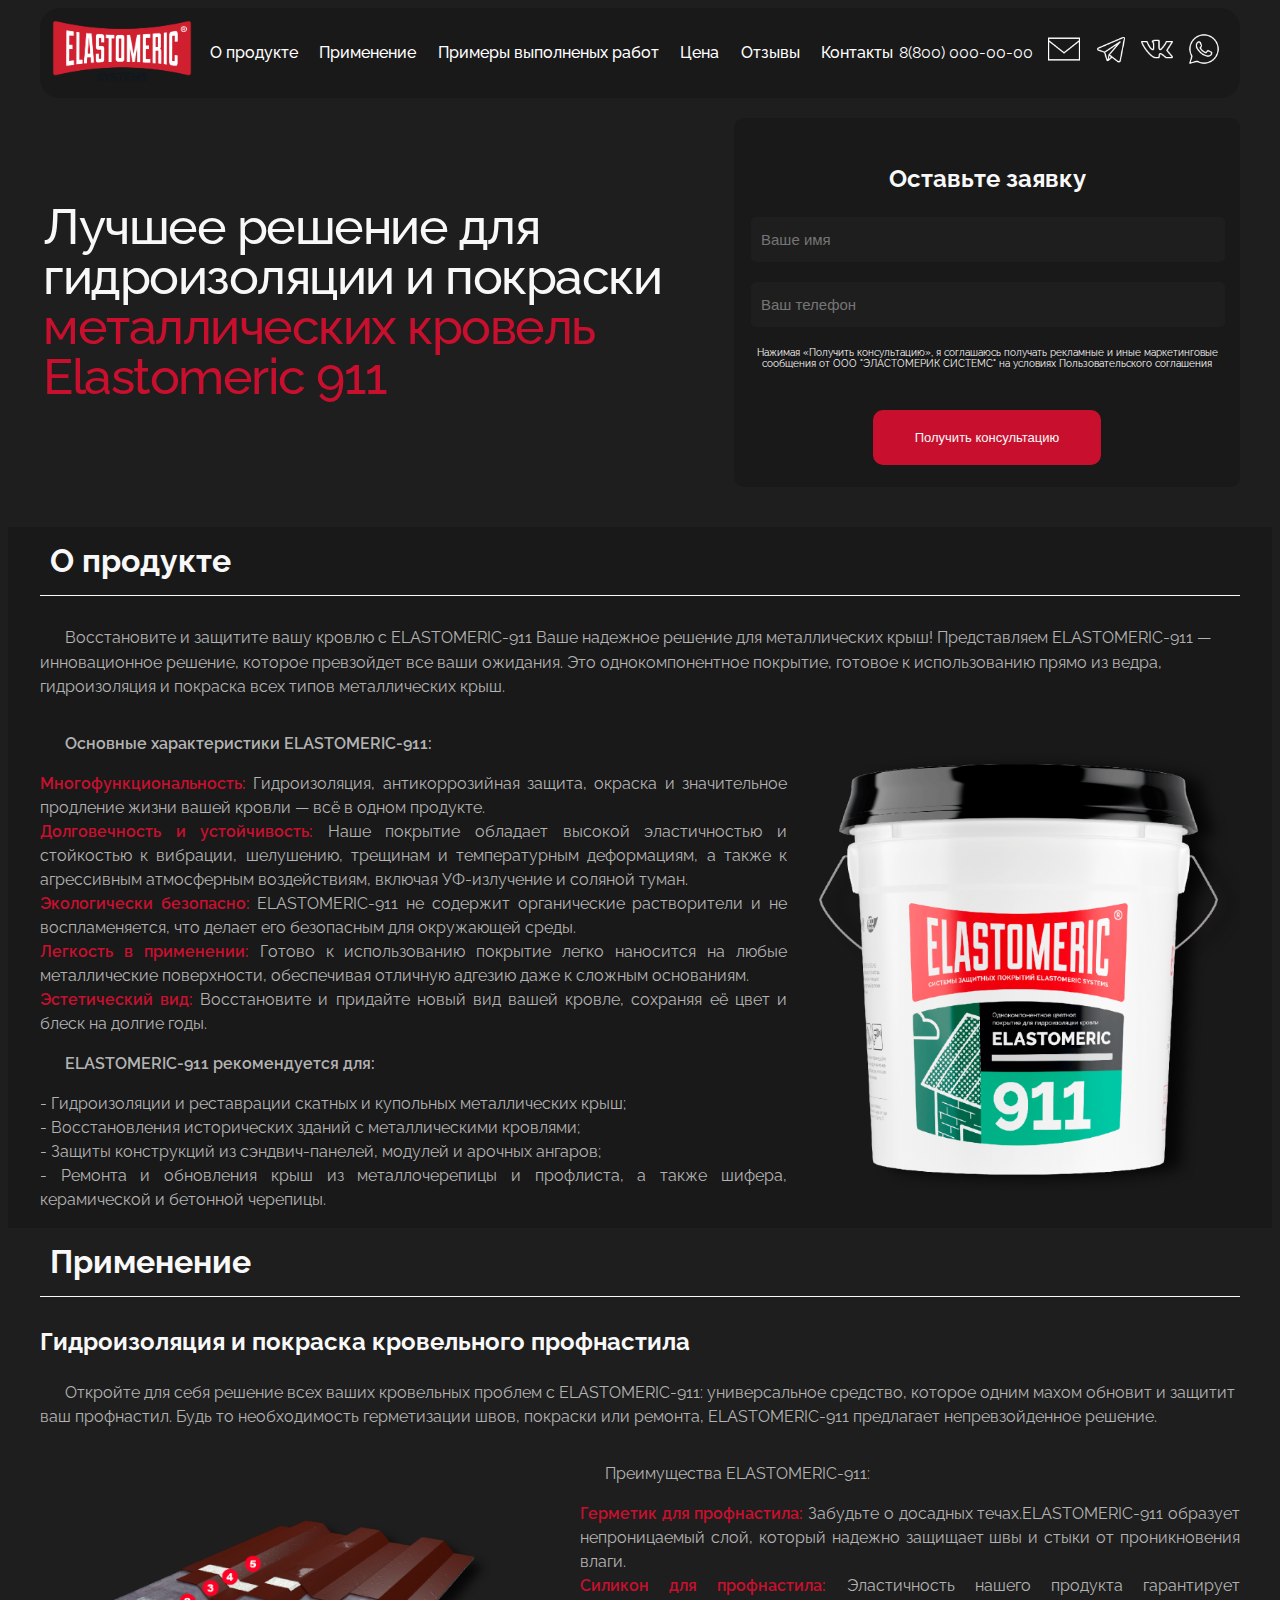
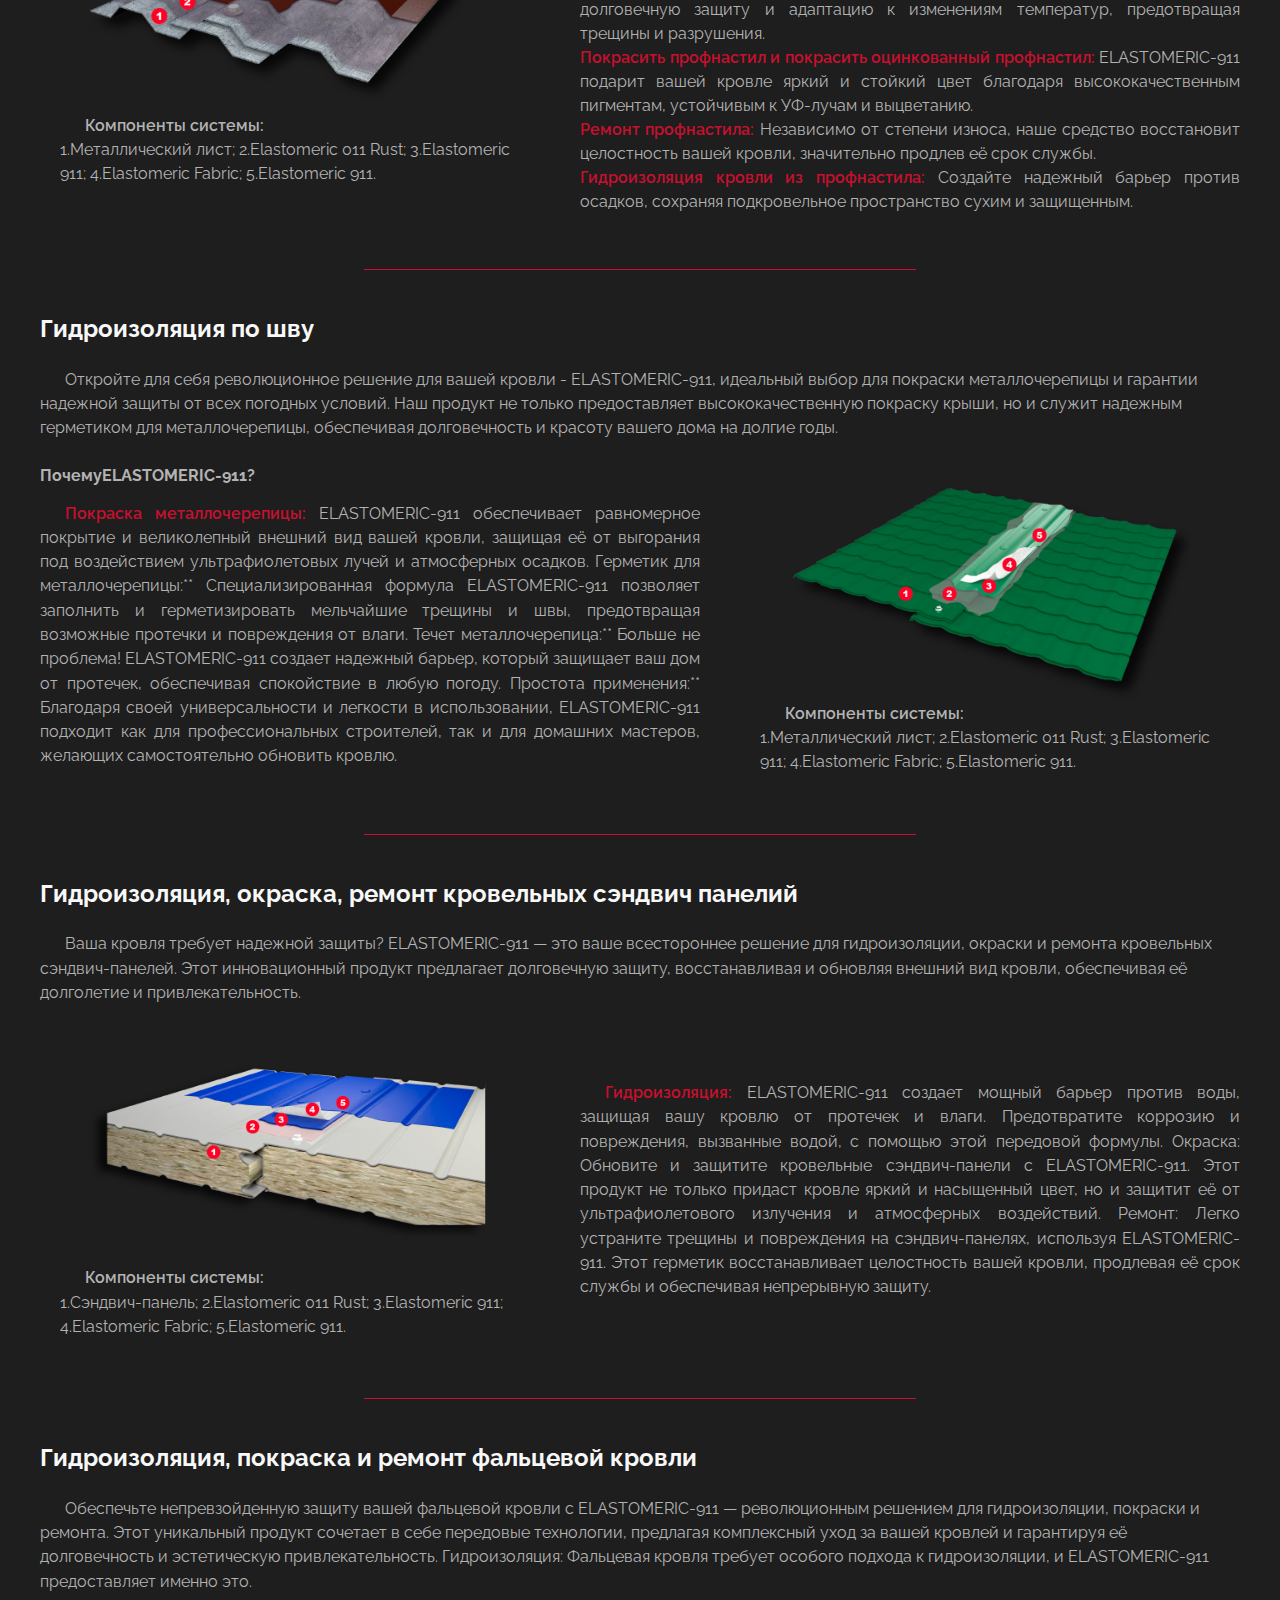
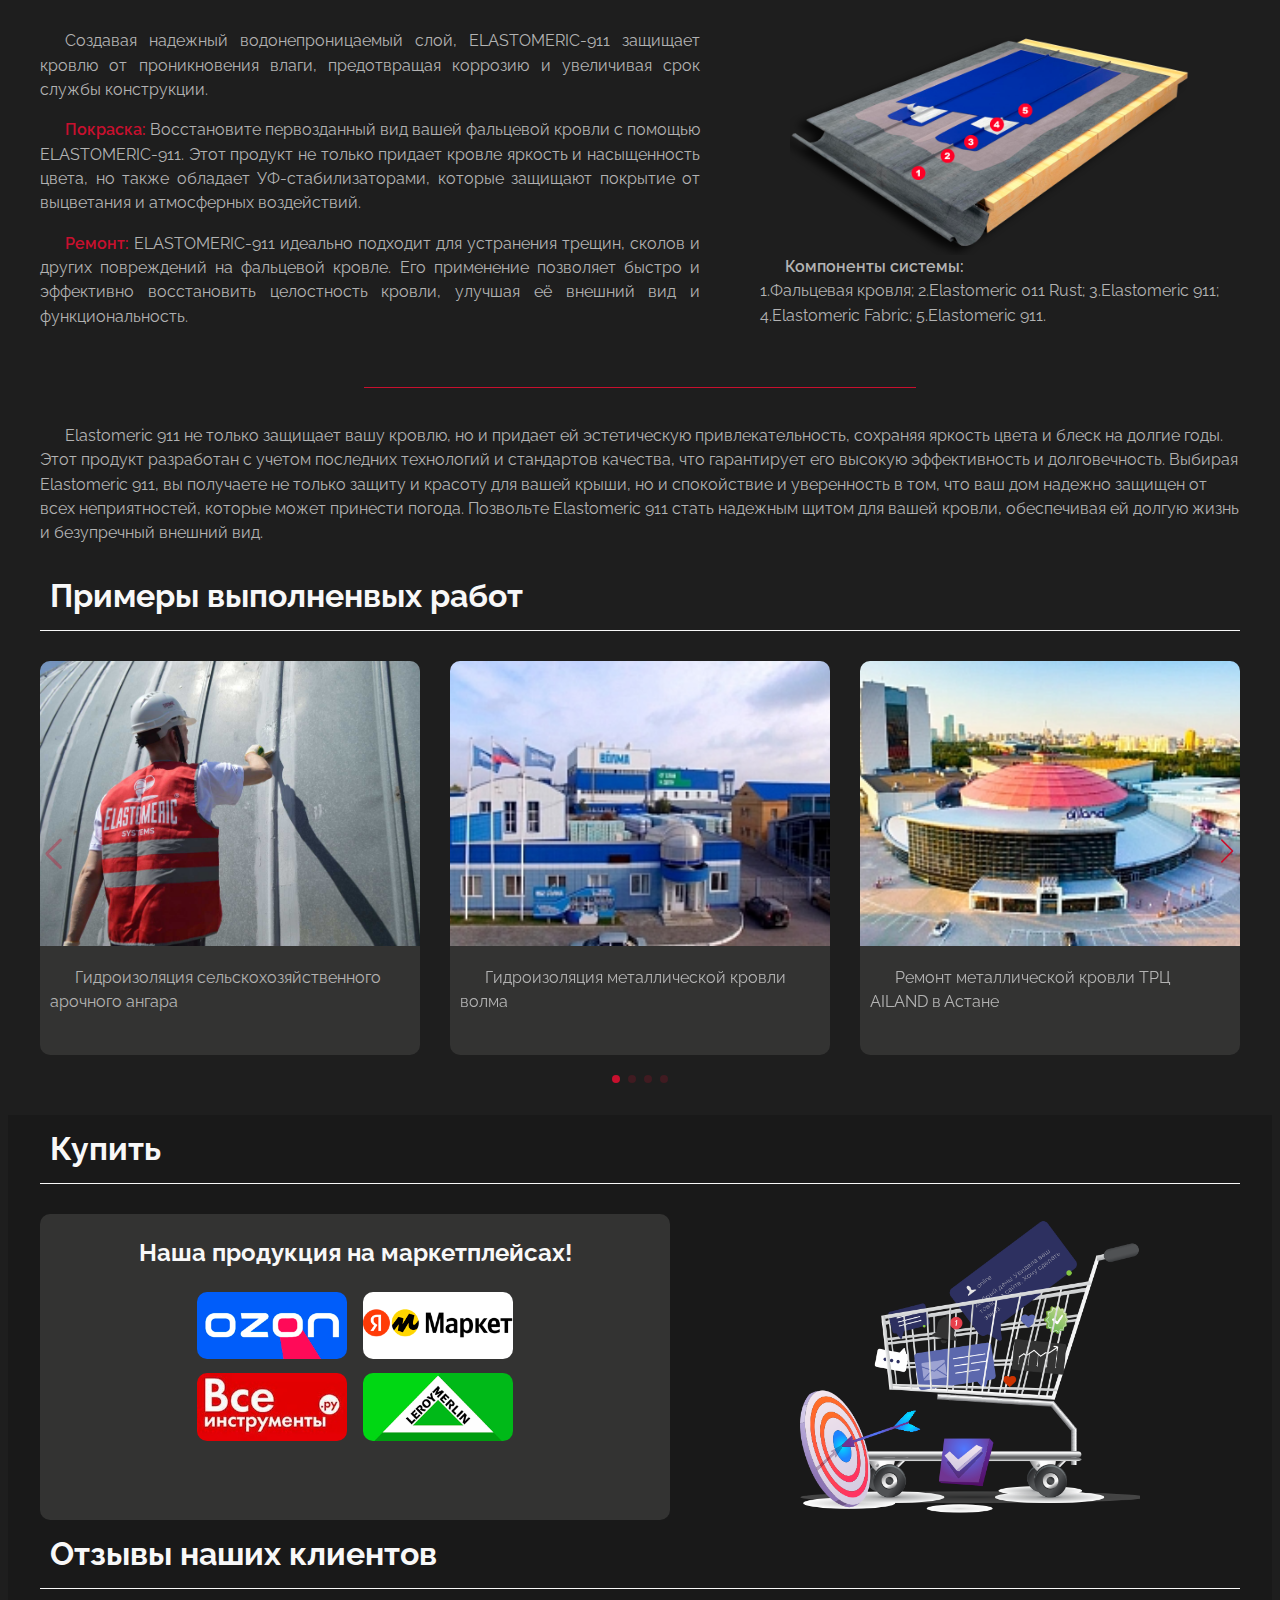
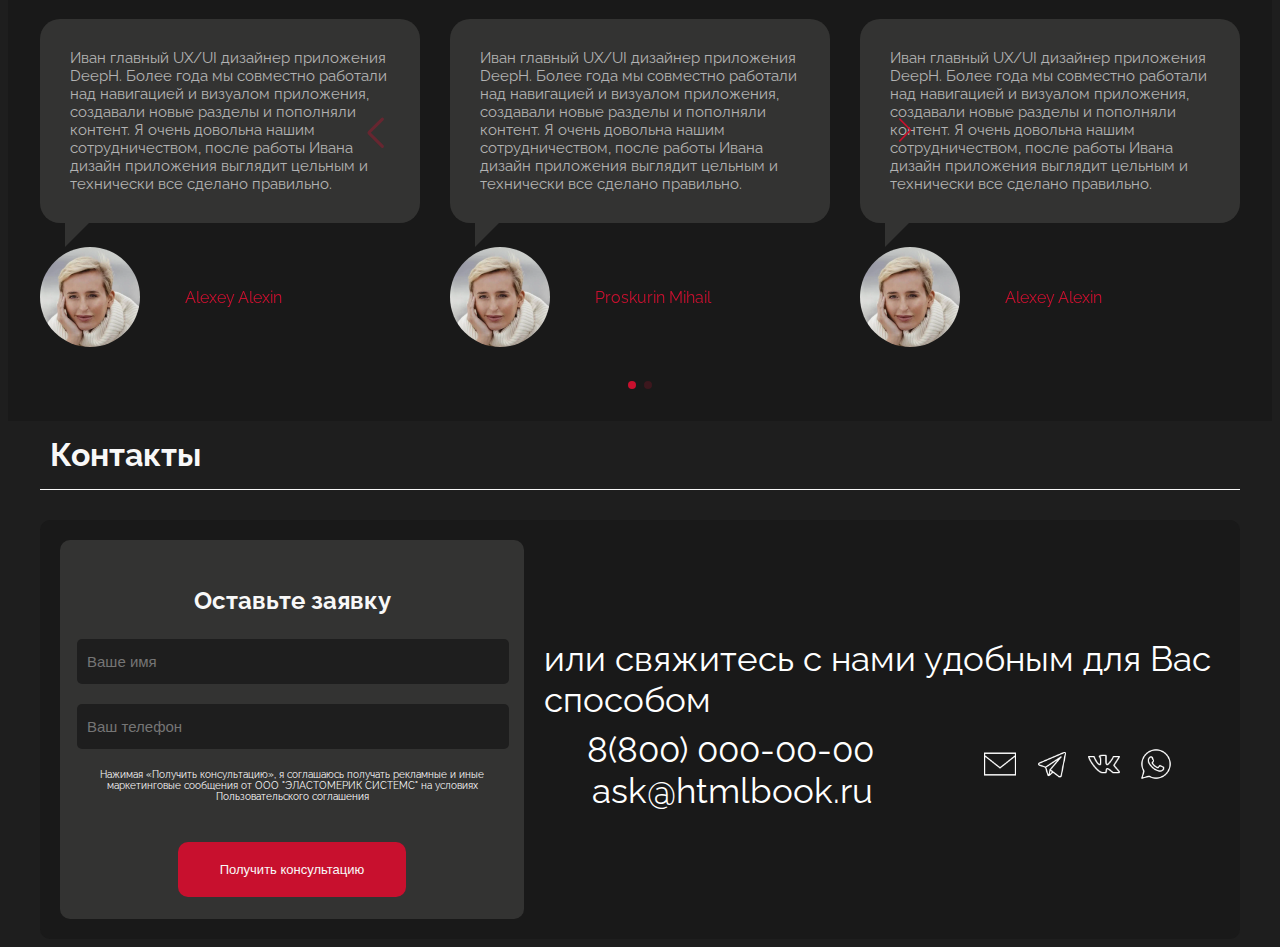
==== commit 05f8e6e1: "media" ====
--- a/index.html
+++ b/index.html
@@ -32,7 +32,7 @@
                     <a href="#applications" class="el-911__proects">Применение</a>
                 </li>
                 <li class="">
-                    <a href="#works" class="el-911__proects">Примеры выполненвых работ</a>
+                    <a href="#works" class="el-911__proects">Примеры выполненых работ</a>
                 </li>
                 <li class="">
                     <a href="#price" class="el-911__price">Цена</a>
@@ -50,17 +50,22 @@
                 </li>
                 <li class="menu__info">
                     <a href="mailto:ask@htmlbook.ru">
-                        <img src="/img/email.svg" alt="">
+                        <img src="/img/email.png" alt="">
                     </a>
                 </li>
                 <li class="menu__info">
-                    <a href="vk.ru">
-                        <img src="img/vk.svg" alt="">
+                    <a href="https://t.me/ElastomericSystems_bot">
+                        <img src="img/tg.png" alt="Перейти в телеграмм">
                     </a>
                 </li>
                 <li class="menu__info">
-                    <a href="vk.ru">
-                        <img src="img/vk.svg" alt="">
+                    <a href="https://vk.com/elastomeric">
+                        <img src="img/icons8-vk-48.png" alt="Перейти вконтакте">
+                    </a>
+                </li>
+                <li class="menu__info">
+                    <a href="https://api.whatsapp.com/send?phone=79525964327">
+                        <img src="img/watsapp.png" alt="Перейти в ватсап">
                     </a>
                 </li>
             </ul>
@@ -86,9 +91,9 @@
         </div>
         <div class="el-911__block-right">
             <div class="el-911__block-form">
-                <h2>Оставьте заявку</h2>
-<!--                <p> и мы свяжемся с вами в ближайшее время-->
-<!--                </p>-->
+                <h3>Оставьте заявку</h3>
+                <!--                <p> и мы свяжемся с вами в ближайшее время-->
+                <!--                </p>-->
                 <form action="" class="el-911__form">
                     <div class="el-911__fio">
                         <input class="el-911__form-control fio" type="text form-control" id="name" name="name"
@@ -130,49 +135,42 @@
         <div class="product__text">
             <p class="">
                 Восстановите и защитите вашу кровлю с ELASTOMERIC-911 Ваше надежное решение для
-                металлических
-                крыш!
+                металлических крыш!
                 Представляем ELASTOMERIC-911 — инновационное решение, которое превзойдет все ваши
                 ожидания.
                 Это однокомпонентное покрытие, готовое к использованию прямо из ведра,
                 гидроизоляция и покраска всех типов металлических крыш.</p>
-
-
         </div>
         <div class="product__block">
             <div class="product__block__left">
                 <div class="product__block__text">
                     <p>Основные характеристики ELASTOMERIC-911:</p>
                     <ul>
-                        <li><span>Многофункциональность:</span> Гидроизоляция, антикоррозийная защита, окраска и значительное
-                            продление жизни вашей кровли —
-                            всё в одном продукте.
+                        <li><span>Многофункциональность:</span> Гидроизоляция, антикоррозийная защита, окраска и
+                            значительное продление жизни вашей кровли — всё в одном продукте.
                         </li>
-                        <li><span>Долговечность и устойчивость:</span> Наше покрытие обладает высокой эластичностью и стойкостью к
-                            вибрации, шелушению,
-                            трещинам и температурным деформациям, а также к агрессивным атмосферным воздействиям,
+                        <li><span>Долговечность и устойчивость:</span> Наше покрытие обладает высокой эластичностью и
+                            стойкостью к вибрации, шелушению, трещинам и температурным деформациям, а также к
+                            агрессивным атмосферным воздействиям,
                             включая УФ-излучение и соляной туман.
                         </li>
                         <li><span>Экологически безопасно:</span> ELASTOMERIC-911 не содержит органические растворители и
-                            не
-                            воспламеняется, что делает
-                            его безопасным для окружающей среды.
+                            не воспламеняется, что делает его безопасным для окружающей среды.
                         </li>
                         <li><span>Легкость в применении:</span> Готово к использованию покрытие легко наносится на любые
-                            металлические поверхности,
-                            обеспечивая отличную адгезию даже к сложным основаниям.
+                            металлические поверхности, обеспечивая отличную адгезию даже к сложным основаниям.
                         </li>
-                        <li><span>Эстетический вид:</span> Восстановите и придайте новый вид вашей кровле, сохраняя её цвет и блеск
-                            на долгие годы.
+                        <li><span>Эстетический вид:</span> Восстановите и придайте новый вид вашей кровле, сохраняя её
+                            цвет и блеск на долгие годы.
                         </li>
                     </ul>
 
                     <p>ELASTOMERIC-911 рекомендуется для: </p>
                     <ul>
-                        <li>Гидроизоляции и реставрации скатных и купольных металлических крыш;</li>
-                        <li>Восстановления исторических зданий с металлическими кровлями;</li>
-                        <li>Защиты конструкций из сэндвич-панелей, модулей и арочных ангаров;</li>
-                        <li>Ремонта и обновления крыш из металлочерепицы и профлиста, а также шифера, керамической и
+                        <li>- Гидроизоляции и реставрации скатных и купольных металлических крыш;</li>
+                        <li>- Восстановления исторических зданий с металлическими кровлями;</li>
+                        <li>- Защиты конструкций из сэндвич-панелей, модулей и арочных ангаров;</li>
+                        <li>- Ремонта и обновления крыш из металлочерепицы и профлиста, а также шифера, керамической и
                             бетонной черепицы.
                         </li>
                     </ul>
@@ -200,30 +198,24 @@
             </p>
             <div class="el-911__application-wrap">
                 <div class="el-911__block-application__left">
-
                     <p>Преимущества ELASTOMERIC-911:</p>
-
                     <ul>
-
                         <li><span>Герметик для профнастила:</span> Забудьте о досадных течах.ELASTOMERIC-911 образует
-                            непроницаемый
-                            слой, который надежно защищает швы и стыки от проникновения влаги.
+                            непроницаемый слой, который надежно защищает швы и стыки от проникновения влаги.
                         </li>
-                        <li><span>Силикон для профнастила:</span> Эластичность нашего продукта гарантирует долговечную защиту и
-                            адаптацию
-                            к изменениям температур, предотвращая трещины и разрушения.
+                        <li><span>Силикон для профнастила:</span> Эластичность нашего продукта гарантирует долговечную
+                            защиту и адаптацию к изменениям температур, предотвращая трещины и разрушения.
                         </li>
                         <li><span>Покрасить профнастил и покрасить оцинкованный профнастил:</span> ELASTOMERIC-911
                             подарит вашей кровле
                             яркий и стойкий цвет благодаря высококачественным пигментам, устойчивым к УФ-лучам и
                             выцветанию.
                         </li>
-                        <li><span>Ремонт профнастила:</span> Независимо от степени износа, наше средство восстановит целостность
-                            вашей
-                            кровли, значительно продлев её срок службы.
+                        <li><span>Ремонт профнастила:</span> Независимо от степени износа, наше средство восстановит
+                            целостность вашей кровли, значительно продлев её срок службы.
                         </li>
-                        <li><span>Гидроизоляция кровли из профнастила:</span> Создайте надежный барьер против осадков, сохраняя
-                            подкровельное пространство сухим и защищенным.
+                        <li><span>Гидроизоляция кровли из профнастила:</span> Создайте надежный барьер против осадков,
+                            сохраняя подкровельное пространство сухим и защищенным.
                         </li>
                     </ul>
                 </div>
@@ -233,15 +225,13 @@
                              alt="Строительная система гидроизоляции и покраски кровельного профнастила">
                     </div>
                     <div class="el-911__el-911__text">
-                        <p class=""><span> Компоненты системы:</span> 1.Металлический лист; 2.Elastomeric 011
+                        <div class="el-911__p"><span>Компоненты системы:</span> <br>1.Металлический лист; 2.Elastomeric 011
                             Rust;
-                            3.Elastomeric 911; 4.Elastomeric Fabric; 5.Elastomeric 911. </p>
-
-                    </div>
-                </div>
-            </div>
-        </div>
-
+                            3.Elastomeric 911; 4.Elastomeric Fabric; 5.Elastomeric 911. </div>
+                    </div>
+                </div>
+            </div>
+        </div>
         <div class="el-911__application">
             <h3>Гидроизоляция по шву</h3>
             <p>Откройте для себя революционное решение для вашей кровли - ELASTOMERIC-911, идеальный выбор
@@ -252,7 +242,7 @@
 
             <div class="el-911__application-wrap">
                 <div class="el-911__block-application__left">
-                    <p>ПочемуELASTOMERIC-911?</p>
+                    <b>ПочемуELASTOMERIC-911?</b>
                     <p><span>Покраска металлочерепицы:</span> ELASTOMERIC-911 обеспечивает равномерное покрытие и
                         великолепный внешний вид вашей кровли, защищая её от выгорания под воздействием ультрафиолетовых
                         лучей и атмосферных осадков.
@@ -261,21 +251,21 @@
                         и повреждения от влаги.
                         Течет металлочерепица:** Больше не проблема! ELASTOMERIC-911 создает надежный
                         барьер, который защищает ваш дом от протечек, обеспечивая спокойствие в любую погоду.
-                        Простота применения:** Благодаря своей универсальности и легкости в использовании, ELASTOMERIC-911
+                        Простота применения:** Благодаря своей универсальности и легкости в использовании,
+                        ELASTOMERIC-911
                         подходит как для профессиональных строителей, так и для домашних мастеров, желающих
                         самостоятельно обновить кровлю.</p>
 
 
-                    </p>
                 </div>
                 <div class="el-911__block-product__right">
                     <div class="el-911__img">
                         <img src="img/metallocherepixa_po_shvu.png" alt="">
                     </div>
                     <div class="el-911__el-911__text">
-                        <p class=""><span> Компоненты системы:</span> 1.Металлический лист; 2.Elastomeric 011
+                        <div class="el-911__p"><span> Компоненты системы:</span> <br>1.Металлический лист; 2.Elastomeric 011
                             Rust;
-                            3.Elastomeric 911; 4.Elastomeric Fabric; 5.Elastomeric 911. </p>
+                            3.Elastomeric 911; 4.Elastomeric Fabric; 5.Elastomeric 911. </div>
 
                     </div>
                 </div>
@@ -291,7 +281,7 @@
                 <div class="el-911__block-application__left">
 
 
-                    <p> <span>Гидроизоляция:</span> ELASTOMERIC-911 создает мощный барьер против воды, защищая вашу
+                    <p><span>Гидроизоляция:</span> ELASTOMERIC-911 создает мощный барьер против воды, защищая вашу
                         кровлю от протечек и влаги. Предотвратите коррозию и повреждения, вызванные водой, с помощью
                         этой передовой формулы.
 
@@ -309,9 +299,9 @@
                         <img src="img/po_shvu_s_posleduyschey_okraskoy.png" alt="">
                     </div>
                     <div class="el-911__el-911__text">
-                        <p class=""><span> Компоненты системы:</span> 1.Сэндвич-панель; 2.Elastomeric 011
+                        <div class="el-911__p"><span> Компоненты системы:</span> <br>1.Сэндвич-панель; 2.Elastomeric 011
                             Rust;
-                            3.Elastomeric 911; 4.Elastomeric Fabric; 5.Elastomeric 911. </p>
+                            3.Elastomeric 911; 4.Elastomeric Fabric; 5.Elastomeric 911. </div>
 
                     </div>
                 </div>
@@ -327,9 +317,10 @@
                 предоставляет именно это.
             <div class="el-911__application-wrap">
                 <div class="el-911__block-application__left">
-                    <p> Создавая надежный водонепроницаемый слой,  ELASTOMERIC-911 защищает кровлю от проникновения влаги,
+                    <p> Создавая надежный водонепроницаемый слой, ELASTOMERIC-911 защищает кровлю от проникновения
+                        влаги,
                         предотвращая коррозию и увеличивая срок службы конструкции.
-                    <p>  <span>Покраска:</span> Восстановите первозданный вид вашей фальцевой кровли с помощью
+                    <p><span>Покраска:</span> Восстановите первозданный вид вашей фальцевой кровли с помощью
                         ELASTOMERIC-911. Этот продукт не только придает кровле яркость и насыщенность
                         цвета, но также обладает УФ-стабилизаторами, которые защищают покрытие от выцветания и
                         атмосферных воздействий. </p>
@@ -343,8 +334,8 @@
                         <img src="img/armirovanie__shvov.png" alt="">
                     </div>
                     <div class="el-911__el-911__text">
-                        <p class=""><span> Компоненты системы:</span> 1.Фальцевая кровля; 2.Elastomeric 011
-                            Rust; 3.Elastomeric 911; 4.Elastomeric Fabric; 5.Elastomeric 911. </p>
+                        <div class="el-911__p"><span> Компоненты системы:</span> <br>1.Фальцевая кровля; 2.Elastomeric 011
+                            Rust; 3.Elastomeric 911; 4.Elastomeric Fabric; 5.Elastomeric 911. </div>
 
                     </div>
                 </div>
@@ -357,9 +348,10 @@
             что
             гарантирует его высокую эффективность и долговечность.
 
-            Выбирая  Elastomeric 911, вы получаете не только защиту и красоту для вашей крыши, но и
+            Выбирая Elastomeric 911, вы получаете не только защиту и красоту для вашей крыши, но и
             спокойствие и уверенность
-            в том, что ваш дом надежно защищен от всех неприятностей, которые может принести погода. Позвольте Elastomeric 911
+            в том, что ваш дом надежно защищен от всех неприятностей, которые может принести погода. Позвольте
+            Elastomeric 911
             стать надежным щитом для вашей кровли, обеспечивая ей долгую жизнь и безупречный внешний вид.
         </p>
     </div>
@@ -719,7 +711,7 @@
 <div class="fon">
     <div class="container">
         <h2 id="otzivy" class="title_h2">Отзывы наших клиентов</h2>
-        <div class="mySwiper">
+        <div class="otzivy__mySwiper">
             <div class="otzivy swiper-wrapper">
                 <div class="otzivy__rows swiper-slide">
                     <div class="otzivy__text">
@@ -803,8 +795,7 @@
     <div class="contacts">
         <div class="el-911__block-left contacts__block-left">
             <div class="el-911__block-form  contacts__block-form">
-                <h2>Оставьте заявку</h2>
-                <p> и мы свяжемся с вами в ближайшее время</p>
+                <h3>Оставьте заявку</h3>
                 <form action="" class="el-911__form contacts__form">
                     <div class="el-911__fio">
                         <input class="el-911__form-control fio" type="text form-control" id="name" name="name"
@@ -837,26 +828,42 @@
             </div>
         </div>
         <div class="el-911__block-right contacts__block-right">
-            <h2>или свяжитесь с нами удобным для Вас способом</h2>
+            или свяжитесь с нами удобным для Вас способом
             <div class="contacts__info">
-                <div class="el-911__tel contacts__tel">
-                    <a href="tel:+79991112233">8(800) 000-00-00</a>
-                </div>
-                <div class="el-911__email">
-                    <a href="mailto:ask@htmlbook.ru">
-                        ask@htmlbook.ru
-                    </a>
-                </div>
-                <div class="el-911__email contacts__message">
-                    <a href="vk.ru">
-                        <img src="img/vk.svg" alt="">
-                    </a>
-                    <a href="vk.ru">
-                        <img src="img/vk.svg" alt="">
-                    </a>
-                </div>
-
-            </div>
+                <div class="contacts__tel">
+                    <div class="el-911__tel contacts__tel">
+                        <a href="tel:+79991112233">8(800) 000-00-00</a>
+                    </div>
+                    <div class="el-911__email">
+                        <a href="mailto:ask@htmlbook.ru">
+                            ask@htmlbook.ru
+                        </a>
+                    </div>
+                </div>
+                <ul class="el-911__email contacts__message">
+                    <li class="contacts__info">
+                        <a href="mailto:ask@htmlbook.ru">
+                            <img src="/img/email.png" alt="Перейти на почту" >
+                        </a>
+                    </li>
+                    <li class="contacts__info">
+                        <a href="https://t.me/ElastomericSystems_bot">
+                            <img src="img/tg.png" alt="Перейти в телеграмм">
+                        </a>
+                    </li>
+                    <li class="contacts__info">
+                        <a href="https://vk.com/elastomeric">
+                            <img src="img/icons8-vk-48.png" alt="Перейти вконтакте">
+                        </a>
+                    </li>
+                    <li class="contacts__info">
+                        <a href="https://api.whatsapp.com/send?phone=79525964327">
+                            <img src="img/watsapp.png" alt="Перейти в ватсап">
+                        </a>
+                    </li>
+                </ul>
+            </div>
+
 
         </div>
     </div>
@@ -873,9 +880,38 @@
 
 
 <script>
-    var swiper = new Swiper(".mySwiper", {
+    var swiper = new Swiper(".otzivy__mySwiper", {
+        // Автопрокрутка слайдов
+        Autoplay: true,
+        // Плавность автопрокрутки
+        speed: 500,
+        // Кол-во слайдов для показа
         slidesPerView: 3,
-        spaceBetween: 50,
+        // Расстояние между слайдами
+        spaceBetween: 30,
+        // Кол-во пролистываемых слайдов
+        slidesPerGroup: 3,
+        // Бесконечная автоматическая прокрутка
+        loop: false,
+        // Прокрутка скролом
+        freeMode: true,
+        breakpoints: {
+            320: {
+                slidesPerView: 1,
+                // Кол-во пролистываемых слайдов
+                slidesPerGroup: 1,
+            },
+            700: {
+                slidesPerView: 2,
+                // Кол-во пролистываемых слайдов
+                slidesPerGroup: 2,
+            },
+            902: {
+                slidesPerView: 3,
+            },
+
+        },
+
         pagination: {
             el: ".swiper-pagination",
             clickable: true,
@@ -885,34 +921,48 @@
             prevEl: ".swiper-button-prev",
         },
     });
-
-</script>
-<script>
-    var swiperW = new Swiper(".works__mySwiper", {
+</script>
+
+<script>
+    var swiper = new Swiper(".works__mySwiper", {
+        // Автопрокрутка слайдов
+        Autoplay: true,
+        // Плавность автопрокрутки
+        speed: 500,
+        // Кол-во слайдов для показа
         slidesPerView: 3,
-        spaceBetween: 50,
+        // Расстояние между слайдами
+        spaceBetween: 30,
+        // Кол-во пролистываемых слайдов
+        slidesPerGroup: 3,
+        // Бесконечная автоматическая прокрутка
+        loop: false,
+        // Прокрутка скролом
+        freeMode: true,
+        breakpoints: {
+            320: {
+                slidesPerView: 1,
+                // Кол-во пролистываемых слайдов
+                slidesPerGroup: 1,
+            },
+            500: {
+                slidesPerView: 2,
+                // Кол-во пролистываемых слайдов
+                slidesPerGroup: 2,
+            },
+            902: {
+                slidesPerView: 3,
+            },
+
+        },
+
         pagination: {
-            el: ".swiper-pagination",
+            el: ".works__swiper-pagination",
             clickable: true,
         },
         navigation: {
-            nextEl: ".swiper-button-next",
-            prevEl: ".swiper-button-prev",
-        },
-    });
-</script>
-<script>
-    var swiperWr = new Swiper(".work__mySwiper", {
-        slidesPerView: 1,
-        slidesPerGroup: 3,
-        spaceBetween: 50,
-        pagination: {
-            el: ".swiper-pagination",
-            clickable: true,
-        },
-        navigation: {
-            nextEl: ".swiper-button-next",
-            prevEl: ".swiper-button-prev",
+            nextEl: ".works__swiper-button-next",
+            prevEl: ".works__swiper-button-prev",
         },
     });
 </script>
@@ -988,7 +1038,6 @@
         link.addEventListener('click', (event) => {
             event.preventDefault()
             const id = link.getAttribute('href').substring(1)
-
             document.getElementById(id).scrollIntoView({
                 behavior: 'smooth'
             })
--- a/styles.css
+++ b/styles.css
@@ -1,5 +1,10 @@
+
+ul {
+    padding: 0;
+}
+
 li {
-    /*list-style-type: none;*/
+    list-style-type: none;
     font-size: 1rem;
     line-height: 1.5;
 
@@ -7,7 +12,7 @@
 
 a {
     text-decoration: none;
-    color: #f8f8f8;
+    color: #FFFFFF;
 
 }
 
@@ -22,25 +27,22 @@
 h2 {
     /*font-size: 2.1875rem;*/
     color: #f8f8f8;
-    /*font-size: calc(28px + (32 - 28) * ((100vw - 320px) / (1200 - 320)));*/
-    font-size: 2.5rem;
+    font-size: calc(28px + (32 - 28) * ((100vw - 320px) / (1200 - 320)));
+    /*font-size: 2.5rem;*/
 }
 
 h3 {
-    /*font-size: 1.75rem;*/
-    /*font-size: calc(20px + (28 - 20) * ((100vw - 320px) / (1200 - 320)));*/
+    font-size: calc(20px + (24 - 20) * ((100vw - 320px) / (1200 - 320)));
     color: #f8f8f8;
-    font-size: 1.75rem;
+    /*margin: 30px;*/
+
 }
 
 p {
-    /*font-size: 1.25rem;*/
-    /*font-size: calc(14px + (18 - 14) * ((100vw - 320px) / (1200 - 320)));*/
-    font-size: 1rem;
+    font-size: calc(14px + (16 - 14) * ((100vw - 320px) / (1200 - 320)));
     line-height: 1.5;
-    color: #f8f8f8;
+    color: #b3b3b3;
     text-indent: 25px;
-    /*font-weight: 500;*/
 }
 
 body {
@@ -57,8 +59,7 @@
 .title_h2 {
     border-bottom: 1px solid #f8f8f8;
     padding: 15px 10px;
-    /*border-radius: 10px;*/
-    width: 100%;
+    margin: 0 0 30px;
 }
 
 
@@ -67,9 +68,15 @@
     margin-right: auto;
     margin-left: auto;
     margin-top: auto;
+    padding-right: 15px;
     padding-left: 15px;
-    width: 100%;
-    padding-right: 15px;
+}
+
+.el-911__p {
+    color: #b3b3b3;
+    font-size: calc(14px + (16 - 14) * ((100vw - 320px) / (1200 - 320)));
+    line-height: 1.5;
+    text-indent: 25px;
 }
 
 
@@ -100,6 +107,12 @@
     max-width: 184px;
     min-width: 90px;
 
+}
+
+.menu__info img {
+    max-width: 41px;
+    width: 100%;
+    height: auto;
 }
 
 .menu {
@@ -139,7 +152,7 @@
 }
 
 .navbar__wrap ul > li > a:hover {
-    color: #c8102e;
+    color: #b3b3b3;
 }
 
 .menu__block > li > a > img {
@@ -196,7 +209,16 @@
 
 .el-911__block-right {
     flex: 1 0 41%;
-
+    color: #fff;
+    font-size: 35px;
+}
+
+.contacts__info {
+    font-size: 28px;
+}
+
+.contacts__tel {
+    font-size: 35px;
 }
 
 .el-911__block-form {
@@ -235,6 +257,8 @@
     background-color: #1e1e1e;
     border: none;
     color: #f8f8f8;
+    border-radius: 5px;
+    padding-left: 10px;
 
 }
 
@@ -249,6 +273,7 @@
 
 .el-911__fio, .el-911__tel {
     position: relative;
+    right: 5px;
 }
 
 .control-label {
@@ -281,7 +306,7 @@
 }
 
 .uslovie_subscribe {
-    font-size: 12px;
+    font-size: 10px;
     text-align: center;
 }
 
@@ -297,7 +322,7 @@
     border-radius: 10px;
     border: none;
     color: #f8f8f8;
-    font-size: 16px;
+    font-size: 13px;
     cursor: pointer;
 }
 
@@ -330,11 +355,10 @@
 }
 
 
-
 .product__block__text p {
     margin-bottom: 0;
     font-weight: 600;
-    color: #f8f8f8;
+    color: #b3b3b3;
 }
 
 .product__block__text span {
@@ -346,11 +370,12 @@
 }
 
 .product__block__text {
-    color: #f8f8f8;
+    color: #b3b3b3;
     text-align: justify;
 }
-.product__text ul{
-    color: #f8f8f8;
+
+.product__text ul {
+    color: #b3b3b3;
     list-style-type: none;
 }
 
@@ -375,42 +400,38 @@
     display: block;
     height: 1px;
     background: #c8102e;
-    width: 552px;
+    max-width: 552px;
     position: absolute;
-    bottom: 0;
+    bottom: 20px;
     left: 0;
     right: 0;
     margin: 0 auto;
 }
 
 .el-911__block-application__left {
-    color: #f8f8f8;
-    flex: 1 0 50%;
+    color: #b3b3b3;
+    flex: 1 0 55%;
     text-align: justify;
 }
-.el-911__block-application__left p>span{
-    color:#c8102e
+
+.el-911__block-application__left p > span {
+    color: #c8102e
 }
 
 .el-911__block-application__left ul {
     list-style-type: none;
 }
-.el-911__block-application__left ul> li>span {
+
+.el-911__block-application__left ul > li > span {
     list-style-type: none;
-    color:#c8102e
-}
-
-.el-911__block-application__left ul {
-    /*font-size: calc(14px + (18 - 14) * ((100vw - 320px) / (1200 - 320)));*/
+    color: #c8102e
 }
 
 .el-911__application span {
-
     font-weight: 600;
 }
 
 .el-911__block-product__right {
-    background-color: #191919;
     padding: 20px;
     border-radius: 10px;
 }
@@ -423,27 +444,25 @@
     width: 100%;
     height: 100%;
     max-width: 400px;
+    display: block;
+    margin: 0 auto;
 }
 
 /*.Применение*/
 /*Отзывы*/
 
 
-.mySwiper {
+.otzivy__mySwiper {
     overflow: hidden;
+    padding-bottom: 70px;
 }
 
 .swiper-button-prev {
-    left: 16% !important;
-    color:#c8102e !important;
-
+    color: #c8102e !important;
 }
 
 .swiper-button-next {
-    right: 16% !important;
     color: #c8102e !important;
-    /*background-color: rgba(232, 232, 232, 0.6);*/
-    /*margin-top: 0;*/
 }
 
 .swiper-scrollbar {
@@ -454,9 +473,7 @@
     background: #333332;
     border-radius: 20px;
     padding: 30px;
-    margin: 0;
-    color: #f8f8f8;
-    line-height: 1.5;
+    color: #b3b3b3;
     font-size: calc(14px + (15 - 14) * ((100vw - 320px) / (1200 - 320)));
 }
 
@@ -486,7 +503,7 @@
 }
 
 /*.Отзывы*/
-/*Применение  */
+/*Примеры выполненвых работ  */
 
 .works__mySwiper {
     overflow: hidden;
@@ -496,51 +513,58 @@
 }
 
 .swiper-button-prev {
-    /*background: rgba(232, 232, 232, 0.6);*/
-    border-radius: 50%;
-    padding: 7px !important;
     height: auto !important;
-    left: 15% !important;
+    left: 28% !important;
+    top: 44% !important;
 }
 
 .swiper-button-prev:after {
-    font-size: 24px !important;
-    line-height: 0;
+    font-size: 30px !important;
+    font-weight: 600;
 }
 
 .swiper-button-next {
-    /*background: rgba(232, 232, 232, 0.6);*/
-    border-radius: 50%;
-    padding: 7px !important;
     height: auto !important;
-    right: 15% !important;
+    right: 28% !important;
+    top: 44% !important;
 }
 
 .swiper-button-next:after {
     font-size: 24px !important;
     line-height: 0;
+
+}
+
+
+.swiper-pagination span {
+
+    background: #c8102e;
+}
+
+.swiper-pagination {
+
+    padding-bottom: 20px;
+
+}
+
+.works__swiper-button-prev:after {
+    font-size: 30px !important;
+    font-weight: 600;
 }
 
 .works__swiper-button-prev {
-    position: absolute;
+    height: auto !important;
     left: 0 !important;
 }
 
 .works__swiper-button-next {
-    position: absolute;
+    height: auto !important;
     right: 0 !important;
 }
 
-.swiper-pagination span {
+.works__swiper-pagination span {
 
     background: #c8102e;
-
-}
-
-.swiper-pagination {
-
-    padding-bottom: 20px;
-
 }
 
 .works__col-1 img {
@@ -568,7 +592,7 @@
 }
 
 
-/*.Применение  */
+/*.Примеры выполненвых работ  */
 /*Купить*/
 .price {
     display: flex;
@@ -584,6 +608,7 @@
     background: #333332;
     aspect-ratio: 16/7;
     border-radius: 10px;
+    padding-bottom: 30px;
 
 }
 
@@ -652,8 +677,13 @@
 }
 
 .contacts__info {;
-
-    font-size: 28px;
+    font-size: calc(20px + (28 - 20) * ((100vw - 320px) / (1200 - 320)));
+    display: flex;
+    align-items: center;
+    justify-content: space-around;
+    flex-wrap: wrap;
+    gap: 10px;
+
 }
 
 .contacts__message {
@@ -661,12 +691,18 @@
     display: flex;
     gap: 20px;
     align-items: center;
-
-    width: 100%;
-}
-
-.contacts__message img {
-    width: 56px;
+}
+
+.contacts__message > li > a > img {
+    max-width: 32px;
+    width: 100%;
+    height: auto;
+    transition: 1s
+}
+
+.contacts__message > li > a :hover {
+    width: 32px;
+    transform: scale(1.2);
 }
 
 /*.Контакты*/
@@ -699,6 +735,7 @@
     justify-content: center;
     width: 95px;
     height: 85px;
+    z-index: 2;
 }
 
 .btn-up::before {
--- a/media.css
+++ b/media.css
@@ -1,24 +1,34 @@
-@media (min-width: 1000px) and (max-width: 1200px){
-
-.menu__media{
-    position: absolute;
-    top: 60px;
-    left: 17%;
-}
+@media (min-width: 1000px) and (max-width: 1200px) {
+
+    .menu__media {
+        position: absolute;
+        top: 60px;
+        left: 17%;
+    }
+
+    .navbar__wrap {
+        padding-bottom: 10px;
+
+    }
 }
 
 @media (max-width: 1200px) {
 
     h1 {
-        font-size: calc(28px + 22 * (100vw/1200));
-
+        font-size: calc(28px + 22 * (100vw / 1200));
+
+    }
+    .swiper-button-next {
+        right: 0 !important;
+    }
+    .swiper-button-prev {
+        left: 0 !important;
     }
 
 }
 
 @media (max-width: 1000px) {
     /*Вверхнее  меню*/
-
     .navbar__wrap .menu {
         display: none;
     }
@@ -92,6 +102,8 @@
         font-weight: bold;
         color: #fff;
         text-align: center;
+        max-width: 288px;
+        margin: 0 auto;
     }
 
     .popup .menu > li > a:hover {
@@ -115,37 +127,95 @@
     }
 
     /*Вверхнее  меню*/
-}
+    .el-911__block-right {
+        font-size: calc(20px + (35 - 20) * ((100vw - 320px) / (1200 - 320)));
+    }
+
+    .contacts__tel {
+        font-size: calc(20px + (35 - 20) * ((100vw - 320px) / (1200 - 320)));
+    }
+
+    .contacts__info {
+        font-size: calc(20px + (28 - 20) * ((100vw - 320px) / (1200 - 320)));
+    }
+}
+
 @media (max-width: 902px) {
     /*Главный блок*/
-    .el-911__block-one{
-        flex-direction: column;
-    }
-.el-911__block-left h1{
-    text-align: center;
-}
-    .el-911__block-left img{
+    .el-911__block-one {
+        flex-direction: column;
+    }
+
+    .el-911__block-left h1 {
+        text-align: center;
+    }
+
+    .el-911__block-left img {
         max-width: 403px;
     }
 
     /*.Главный блок*/
-    .product__block{
-        flex-direction: column;
-    }
+    .product__block {
+        flex-direction: column;
+    }
+
     /*.О ппродукте*/
-
-    .el-911__application-wrap{
+    /*Купить*/
+    .price__marcet{
+        display: flex;
+        flex-wrap: wrap;
+        gap: 10px;
+        align-items: center;
+        justify-content: center;
+        width: 100%;
+    }
+    .price__marcet a{
+        flex: 0;
+    }
+    .price__block-left img {
+        width: 150px;
+    }
+    .price__block-left{
+        width: 100%;
+        aspect-ratio:auto;
+        text-align: center;
+        padding: 10px;
+
+    }
+    .price__block-right{
+        display: none;
+    }
+
+
+    /*.Купить*/
+    /*Контакты*/
+    .contacts {
+        flex-direction: column;
+        text-align: center;
+        padding: 20px 0;
+        gap: 0;
+    }
+
+    /*.Контакты*/
+    .el-911__application-wrap {
         display: block;
     }
 
-
-}
-
-@media (max-width: 530px) {
+    .product__block__right img {
+
+        max-width: 400px;
+
+    }
+
+
+}
+
+@media (max-width: 583px) {
     /*Вверхнее  меню*/
     .menu__info {
         display: none;
     }
+
     /*Вверхнее  меню*/
 }
 
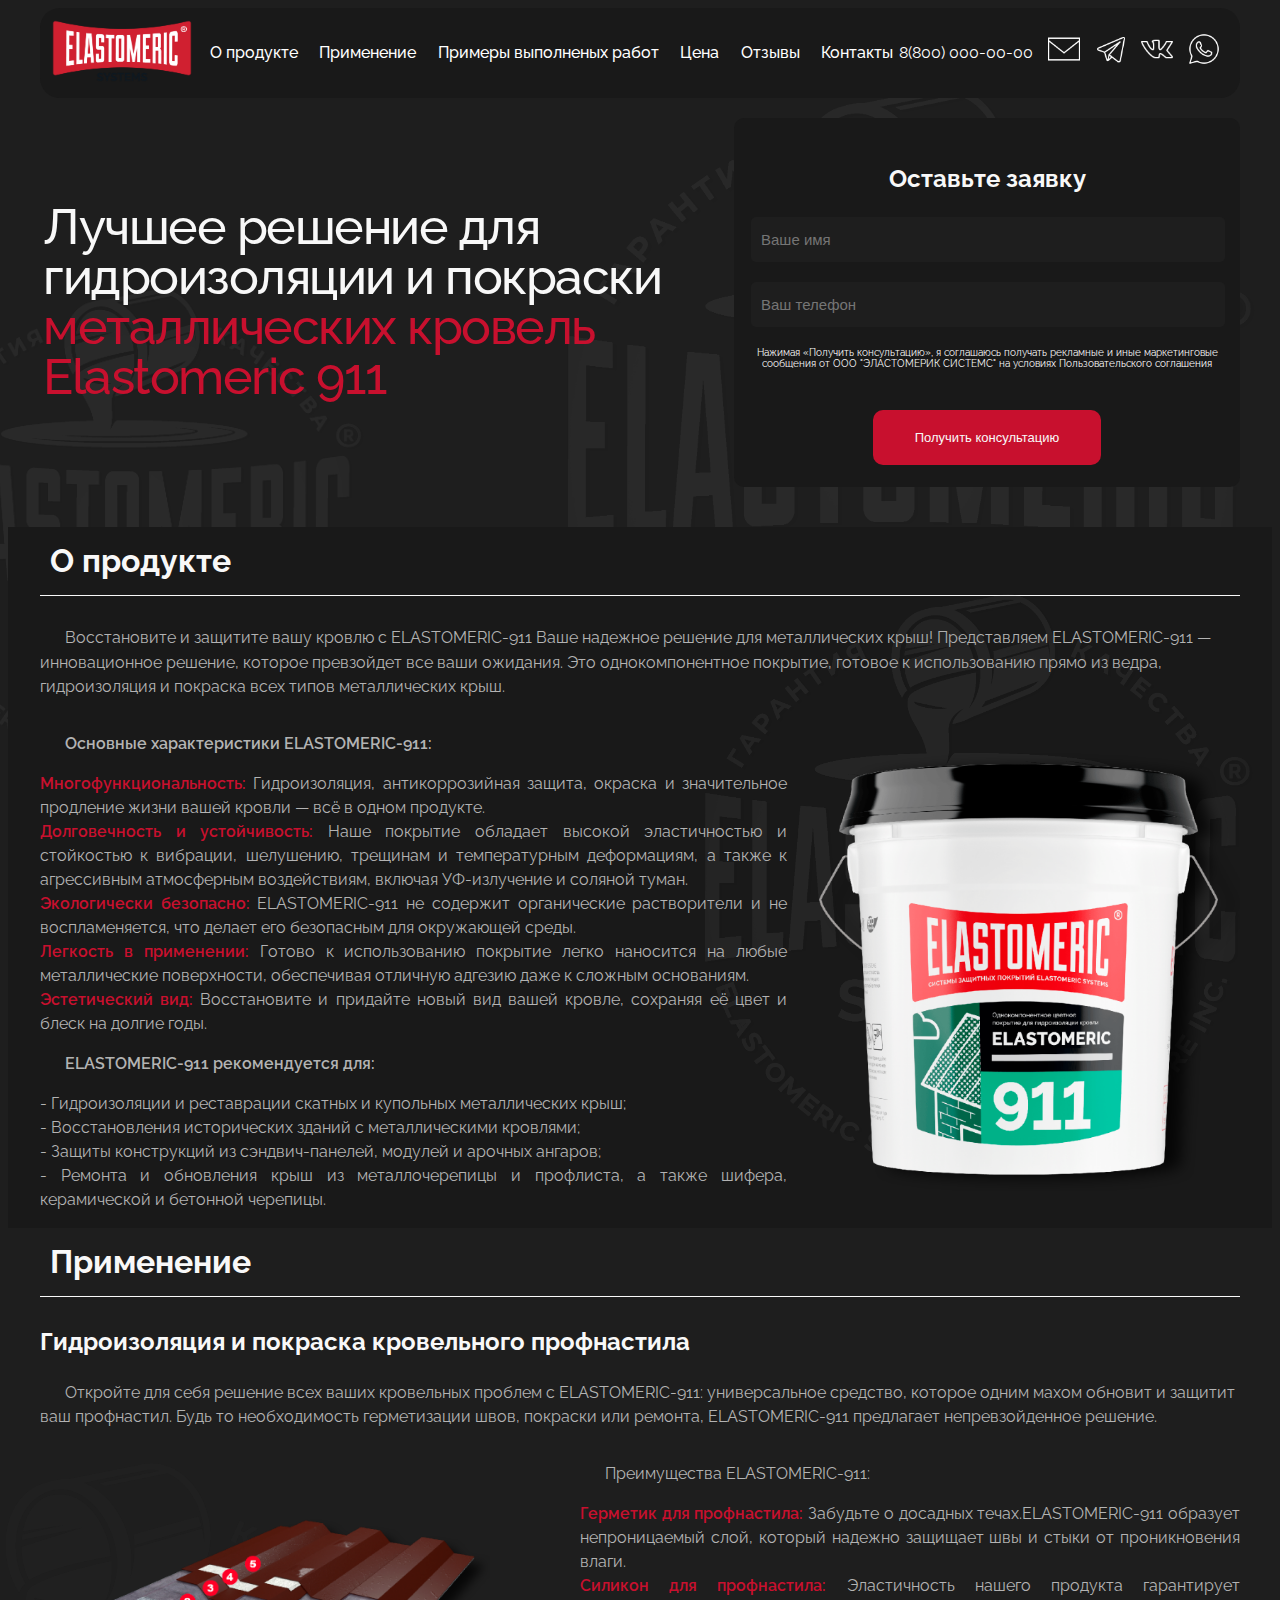
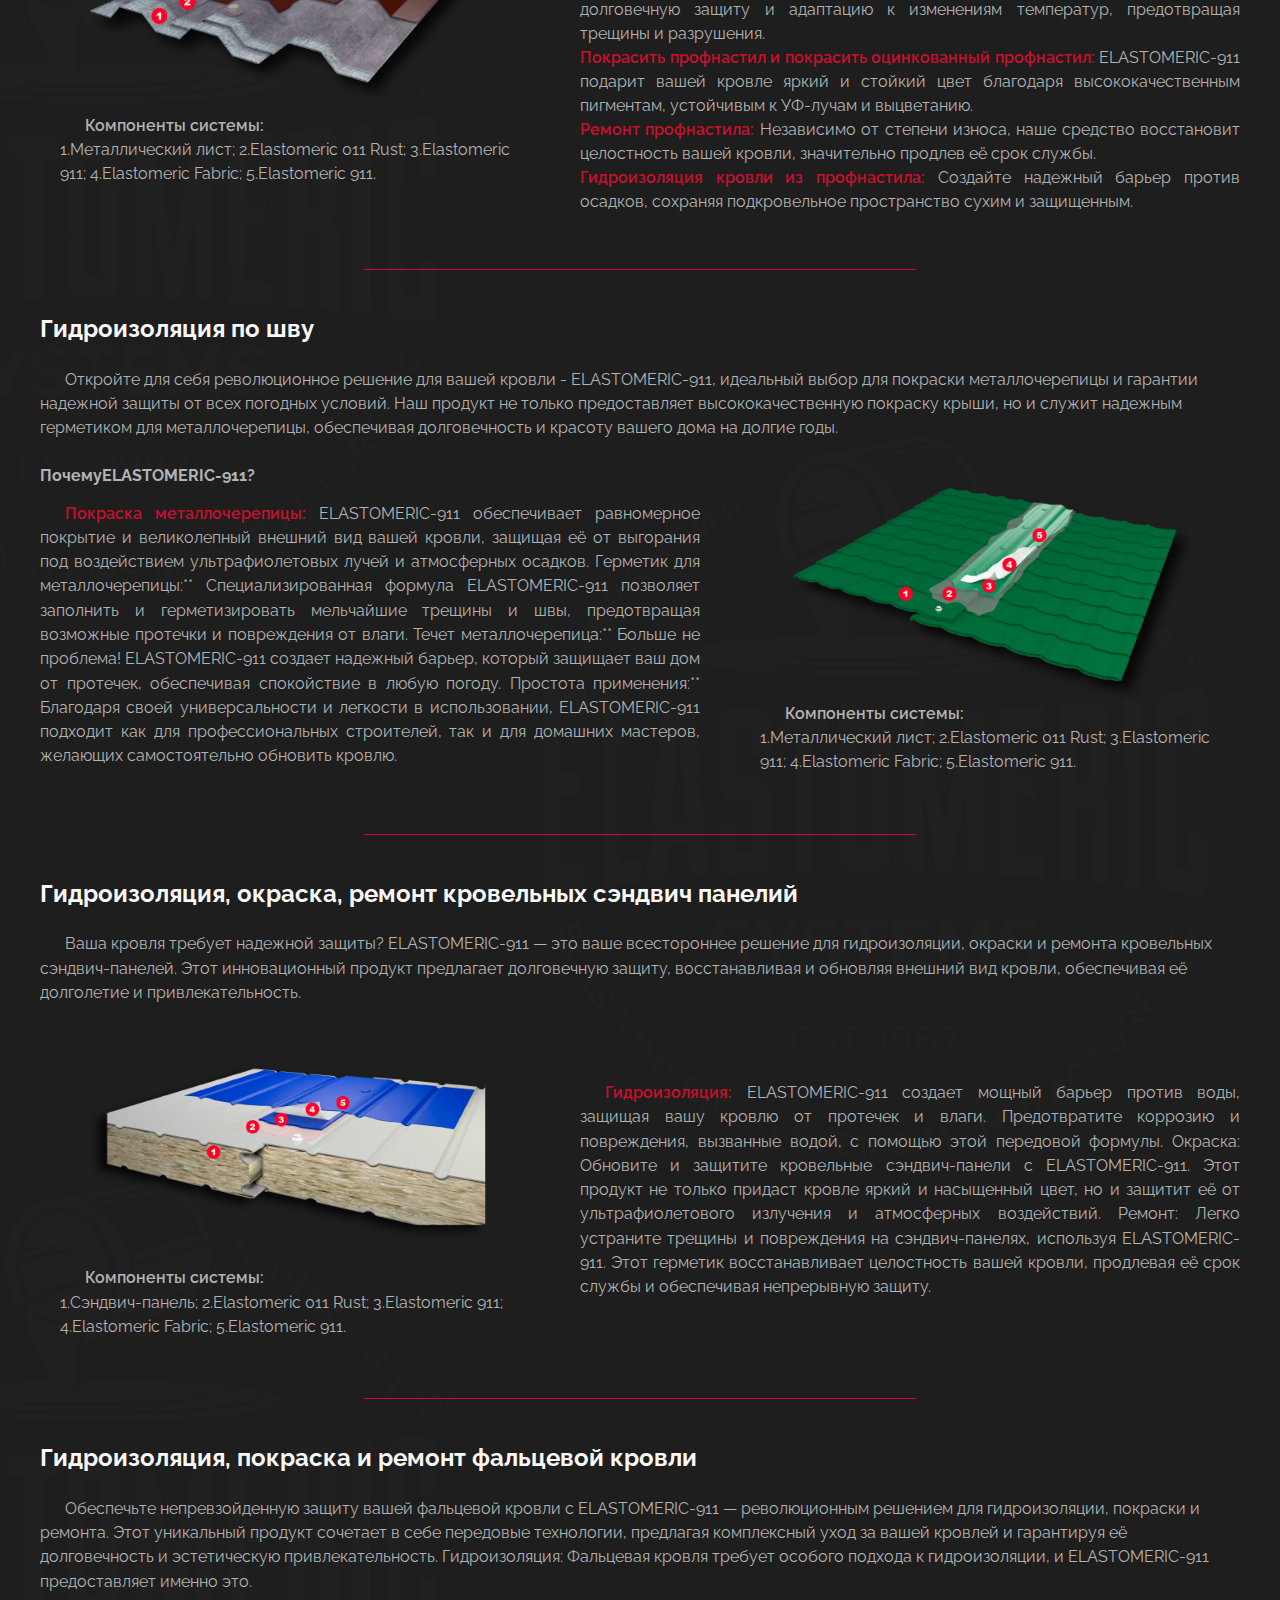
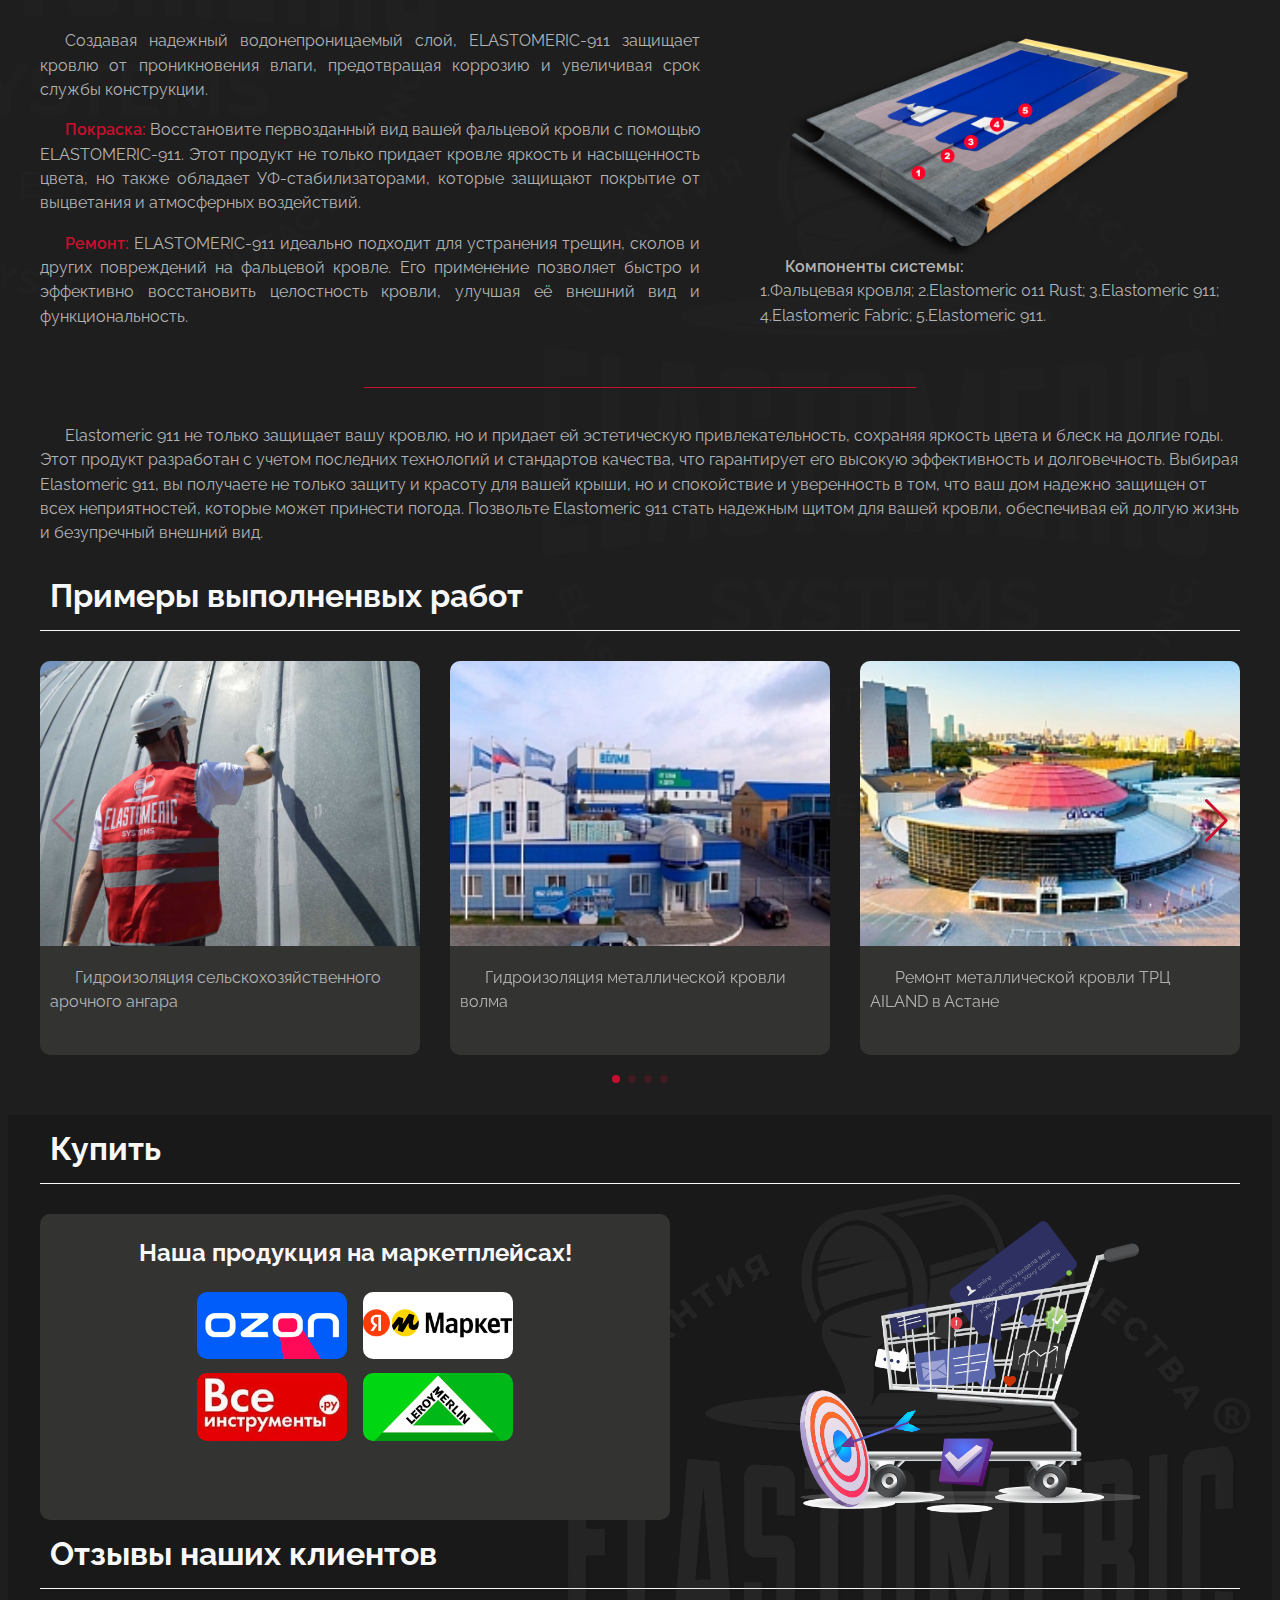
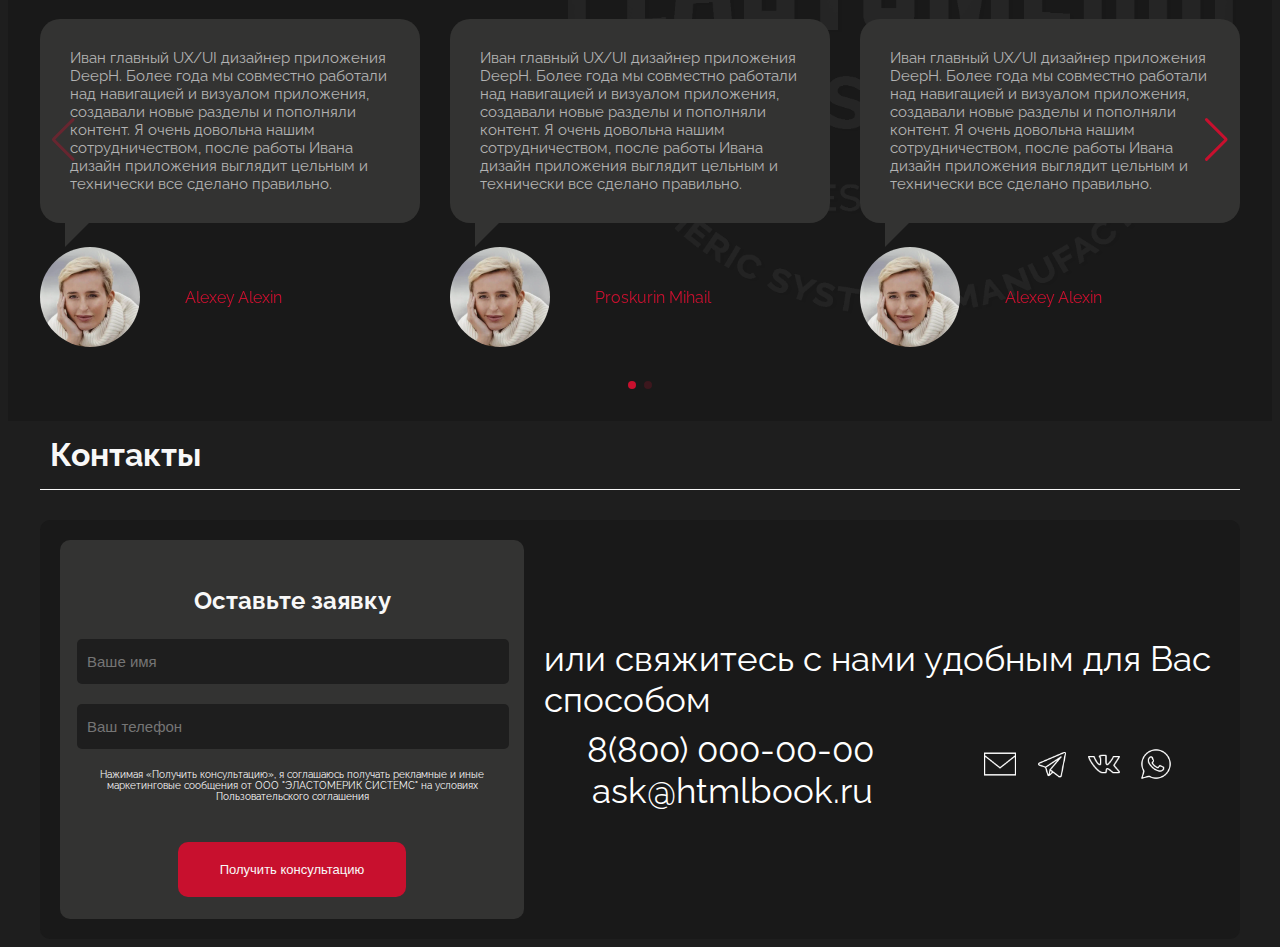
==== commit 64884a33: "regedit final" ====
--- a/index.html
+++ b/index.html
@@ -78,9 +78,10 @@
         </div>
     </nav>
 </div>
-
 <div class="popup" id="popup"></div>
 <!--Оставить заявку-->
+<img class="logo__fon-1" src="img/logo__fon1.png" alt="">
+<img class="logo__fon-1_1" src="img/logo__fon1.png" alt="">
 <div class="container">
     <div class="el-911__block-one">
         <div class="el-911__block-left">
@@ -129,7 +130,9 @@
     </div>
 </div>
 <!--О продукте-->
+
 <div class="fon">
+    <img class="logo__fon-2" src="img/logo__fon1.png" alt="">
     <div class="container">
         <h2 id="o__producte" class="title_h2">О продукте</h2>
         <div class="product__text">
@@ -185,6 +188,10 @@
     </div>
 </div>
 <!--Применение-->
+<img class="logo__fon-4" src="img/logo__fon1.png" alt="">
+<img class="logo__fon-4_1" src="img/logo__fon1.png" alt="">
+<img class="logo__fon-4_2" src="img/logo__fon1.png" alt="">
+<img class="logo__fon-4_3" src="img/logo__fon1.png" alt="">
 <div class="container">
     <h2 id="applications" class="title_h2">Применение</h2>
     <div class="el-911__applications">
@@ -225,9 +232,11 @@
                              alt="Строительная система гидроизоляции и покраски кровельного профнастила">
                     </div>
                     <div class="el-911__el-911__text">
-                        <div class="el-911__p"><span>Компоненты системы:</span> <br>1.Металлический лист; 2.Elastomeric 011
+                        <div class="el-911__p"><span>Компоненты системы:</span> <br>1.Металлический лист; 2.Elastomeric
+                            011
                             Rust;
-                            3.Elastomeric 911; 4.Elastomeric Fabric; 5.Elastomeric 911. </div>
+                            3.Elastomeric 911; 4.Elastomeric Fabric; 5.Elastomeric 911.
+                        </div>
                     </div>
                 </div>
             </div>
@@ -263,9 +272,11 @@
                         <img src="img/metallocherepixa_po_shvu.png" alt="">
                     </div>
                     <div class="el-911__el-911__text">
-                        <div class="el-911__p"><span> Компоненты системы:</span> <br>1.Металлический лист; 2.Elastomeric 011
+                        <div class="el-911__p"><span> Компоненты системы:</span> <br>1.Металлический лист; 2.Elastomeric
+                            011
                             Rust;
-                            3.Elastomeric 911; 4.Elastomeric Fabric; 5.Elastomeric 911. </div>
+                            3.Elastomeric 911; 4.Elastomeric Fabric; 5.Elastomeric 911.
+                        </div>
 
                     </div>
                 </div>
@@ -301,7 +312,8 @@
                     <div class="el-911__el-911__text">
                         <div class="el-911__p"><span> Компоненты системы:</span> <br>1.Сэндвич-панель; 2.Elastomeric 011
                             Rust;
-                            3.Elastomeric 911; 4.Elastomeric Fabric; 5.Elastomeric 911. </div>
+                            3.Elastomeric 911; 4.Elastomeric Fabric; 5.Elastomeric 911.
+                        </div>
 
                     </div>
                 </div>
@@ -334,8 +346,10 @@
                         <img src="img/armirovanie__shvov.png" alt="">
                     </div>
                     <div class="el-911__el-911__text">
-                        <div class="el-911__p"><span> Компоненты системы:</span> <br>1.Фальцевая кровля; 2.Elastomeric 011
-                            Rust; 3.Elastomeric 911; 4.Elastomeric Fabric; 5.Elastomeric 911. </div>
+                        <div class="el-911__p"><span> Компоненты системы:</span> <br>1.Фальцевая кровля; 2.Elastomeric
+                            011
+                            Rust; 3.Elastomeric 911; 4.Elastomeric Fabric; 5.Elastomeric 911.
+                        </div>
 
                     </div>
                 </div>
@@ -677,6 +691,7 @@
 </div>
 <!--Купить-->
 <div class="fon">
+    <img class="logo__fon-3" src="img/logo__fon1.png" alt="">
     <div class="container">
         <h2 id="price" class="title_h2">Купить</h2>
 
@@ -706,9 +721,9 @@
         </div>
 
     </div>
-</div>
+
 <!--Отзывы наших клиентов-->
-<div class="fon">
+
     <div class="container">
         <h2 id="otzivy" class="title_h2">Отзывы наших клиентов</h2>
         <div class="otzivy__mySwiper">
@@ -843,7 +858,7 @@
                 <ul class="el-911__email contacts__message">
                     <li class="contacts__info">
                         <a href="mailto:ask@htmlbook.ru">
-                            <img src="/img/email.png" alt="Перейти на почту" >
+                            <img src="/img/email.png" alt="Перейти на почту">
                         </a>
                     </li>
                     <li class="contacts__info">
@@ -901,7 +916,7 @@
                 // Кол-во пролистываемых слайдов
                 slidesPerGroup: 1,
             },
-            700: {
+            540: {
                 slidesPerView: 2,
                 // Кол-во пролистываемых слайдов
                 slidesPerGroup: 2,
@@ -945,10 +960,13 @@
                 // Кол-во пролистываемых слайдов
                 slidesPerGroup: 1,
             },
-            500: {
+            540: {
                 slidesPerView: 2,
                 // Кол-во пролистываемых слайдов
                 slidesPerGroup: 2,
+                navigation: {
+                    disabledClass: 'string'
+                },
             },
             902: {
                 slidesPerView: 3,
--- a/styles.css
+++ b/styles.css
@@ -56,6 +56,27 @@
     background-color: #1e1e1e;
 }
 
+.logo__fon-1 {
+    position: absolute;
+    top: 0;
+    right: -3%;
+    width: 100%;
+    height: auto;
+    max-width: 821px;
+    opacity: 0.1;
+}
+
+
+.logo__fon-1_1 {
+    position: absolute;
+    top: 4%;
+    right: 69%;
+    width: 100%;
+    height: auto;
+    max-width: 542px;
+    opacity: 0.1;
+}
+
 .title_h2 {
     border-bottom: 1px solid #f8f8f8;
     padding: 15px 10px;
@@ -83,6 +104,8 @@
 /*Вверхнее  меню*/
 
 .navbar {
+    position: relative;
+    z-index: 1;
     border-radius: 20px;
     background: #191919;
 }
@@ -178,6 +201,8 @@
     align-items: center;
     padding-bottom: 40px;
     margin-top: 20px;
+    position: relative;
+    z-index: 1;
 
 }
 
@@ -331,6 +356,16 @@
 }
 
 /*О продкте*/
+.logo__fon-2 {
+    position: absolute;
+    top: 4px;
+    right: -2%;
+    width: 100%;
+    height: auto;
+    max-width: 655px;
+    opacity: 0.1;
+}
+
 .fon {
     position: relative;
     background: #191919;
@@ -341,6 +376,7 @@
     align-items: center;
     justify-content: space-around;
     gap: 10px;
+    position: relative;
 }
 
 .product__block__right img {
@@ -382,6 +418,46 @@
 
 /*.О продкте*/
 /*Применение*/
+.logo__fon-4 {
+    position: absolute;
+    top: 24%;
+    right: 60%;
+    width: 100%;
+    height: auto;
+    max-width: 821px;
+    opacity: 0.02;
+}
+
+.logo__fon-4_1 {
+    position: absolute;
+    top: 34%;
+    right: -1%;
+    width: 100%;
+    height: auto;
+    max-width: 821px;
+    opacity: 0.02;
+}
+
+.logo__fon-4_2 {
+    position: absolute;
+    top: 47%;
+    right: 60%;
+    width: 100%;
+    height: auto;
+    max-width: 821px;
+    opacity: 0.02;
+}
+
+.logo__fon-4_3 {
+    position: absolute;
+    top: 56%;
+    right: -1%;
+    width: 100%;
+    height: auto;
+    max-width: 821px;
+    opacity: 0.02;
+}
+
 .el-911__title-application {
     border-bottom: 1px solid #f8f8f8;
 }
@@ -455,6 +531,7 @@
 .otzivy__mySwiper {
     overflow: hidden;
     padding-bottom: 70px;
+    position: relative;
 }
 
 .swiper-button-prev {
@@ -512,27 +589,8 @@
 
 }
 
-.swiper-button-prev {
-    height: auto !important;
-    left: 28% !important;
-    top: 44% !important;
-}
-
-.swiper-button-prev:after {
-    font-size: 30px !important;
-    font-weight: 600;
-}
-
-.swiper-button-next {
-    height: auto !important;
-    right: 28% !important;
-    top: 44% !important;
-}
-
-.swiper-button-next:after {
-    font-size: 24px !important;
-    line-height: 0;
-
+.swiper-button-next, .swiper-button-prev {
+    top: 121px !important;
 }
 
 
@@ -547,23 +605,12 @@
 
 }
 
-.works__swiper-button-prev:after {
-    font-size: 30px !important;
-    font-weight: 600;
-}
-
-.works__swiper-button-prev {
-    height: auto !important;
-    left: 0 !important;
-}
-
-.works__swiper-button-next {
-    height: auto !important;
-    right: 0 !important;
+
+.works__swiper-button-prev, .works__swiper-button-next {
+    top: 160px !important;
 }
 
 .works__swiper-pagination span {
-
     background: #c8102e;
 }
 
@@ -658,6 +705,16 @@
 
 /*.Купить*/
 /*Контакты*/
+.logo__fon-3 {
+    position: absolute;
+    top: 0;
+    right: -3%;
+    width: 100%;
+    height: auto;
+    max-width: 821px;
+    opacity: 0.1;
+}
+
 .contacts {
     display: flex;
     align-items: center;
--- a/media.css
+++ b/media.css
@@ -15,12 +15,14 @@
 @media (max-width: 1200px) {
 
     h1 {
-        font-size: calc(28px + 22 * (100vw / 1200));
-
-    }
+        font-size: calc(21px + 29 * (100vw / 1200));
+
+    }
+
     .swiper-button-next {
         right: 0 !important;
     }
+
     .swiper-button-prev {
         left: 0 !important;
     }
@@ -142,6 +144,15 @@
 
 @media (max-width: 902px) {
     /*Главный блок*/
+    .logo__fon-1 {
+        right: 0;
+        left: 0;
+    }
+
+    .logo__fon-1_1 {
+        opacity: 0;
+    }
+
     .el-911__block-one {
         flex-direction: column;
     }
@@ -155,13 +166,24 @@
     }
 
     /*.Главный блок*/
+    .logo__fon-2 {
+        top: 44%;
+        right: 0;
+        left: 110px;
+    }
+
     .product__block {
         flex-direction: column;
     }
+
 
     /*.О ппродукте*/
     /*Купить*/
-    .price__marcet{
+    .logo__fon-3 {
+
+        opacity: 0;
+    }
+    .price__marcet {
         display: flex;
         flex-wrap: wrap;
         gap: 10px;
@@ -169,20 +191,24 @@
         justify-content: center;
         width: 100%;
     }
-    .price__marcet a{
+
+    .price__marcet a {
         flex: 0;
     }
+
     .price__block-left img {
         width: 150px;
     }
-    .price__block-left{
-        width: 100%;
-        aspect-ratio:auto;
+
+    .price__block-left {
+        width: 100%;
+        aspect-ratio: auto;
         text-align: center;
         padding: 10px;
 
     }
-    .price__block-right{
+
+    .price__block-right {
         display: none;
     }
 
@@ -210,6 +236,23 @@
 
 }
 
+@media (max-width: 540px) {
+    /*Выполненые работы*/
+    .works__swiper-button-prev, .works__swiper-button-next {
+        opacity: 0 !important;
+    }
+
+    .swiper-button-disabled {
+        opacity: 0 !important;
+    }
+
+    .swiper-button-next, .swiper-button-prev {
+        opacity: 0 !important;
+    }
+
+    /*.Выполненые работы*/
+}
+
 @media (max-width: 583px) {
     /*Вверхнее  меню*/
     .menu__info {
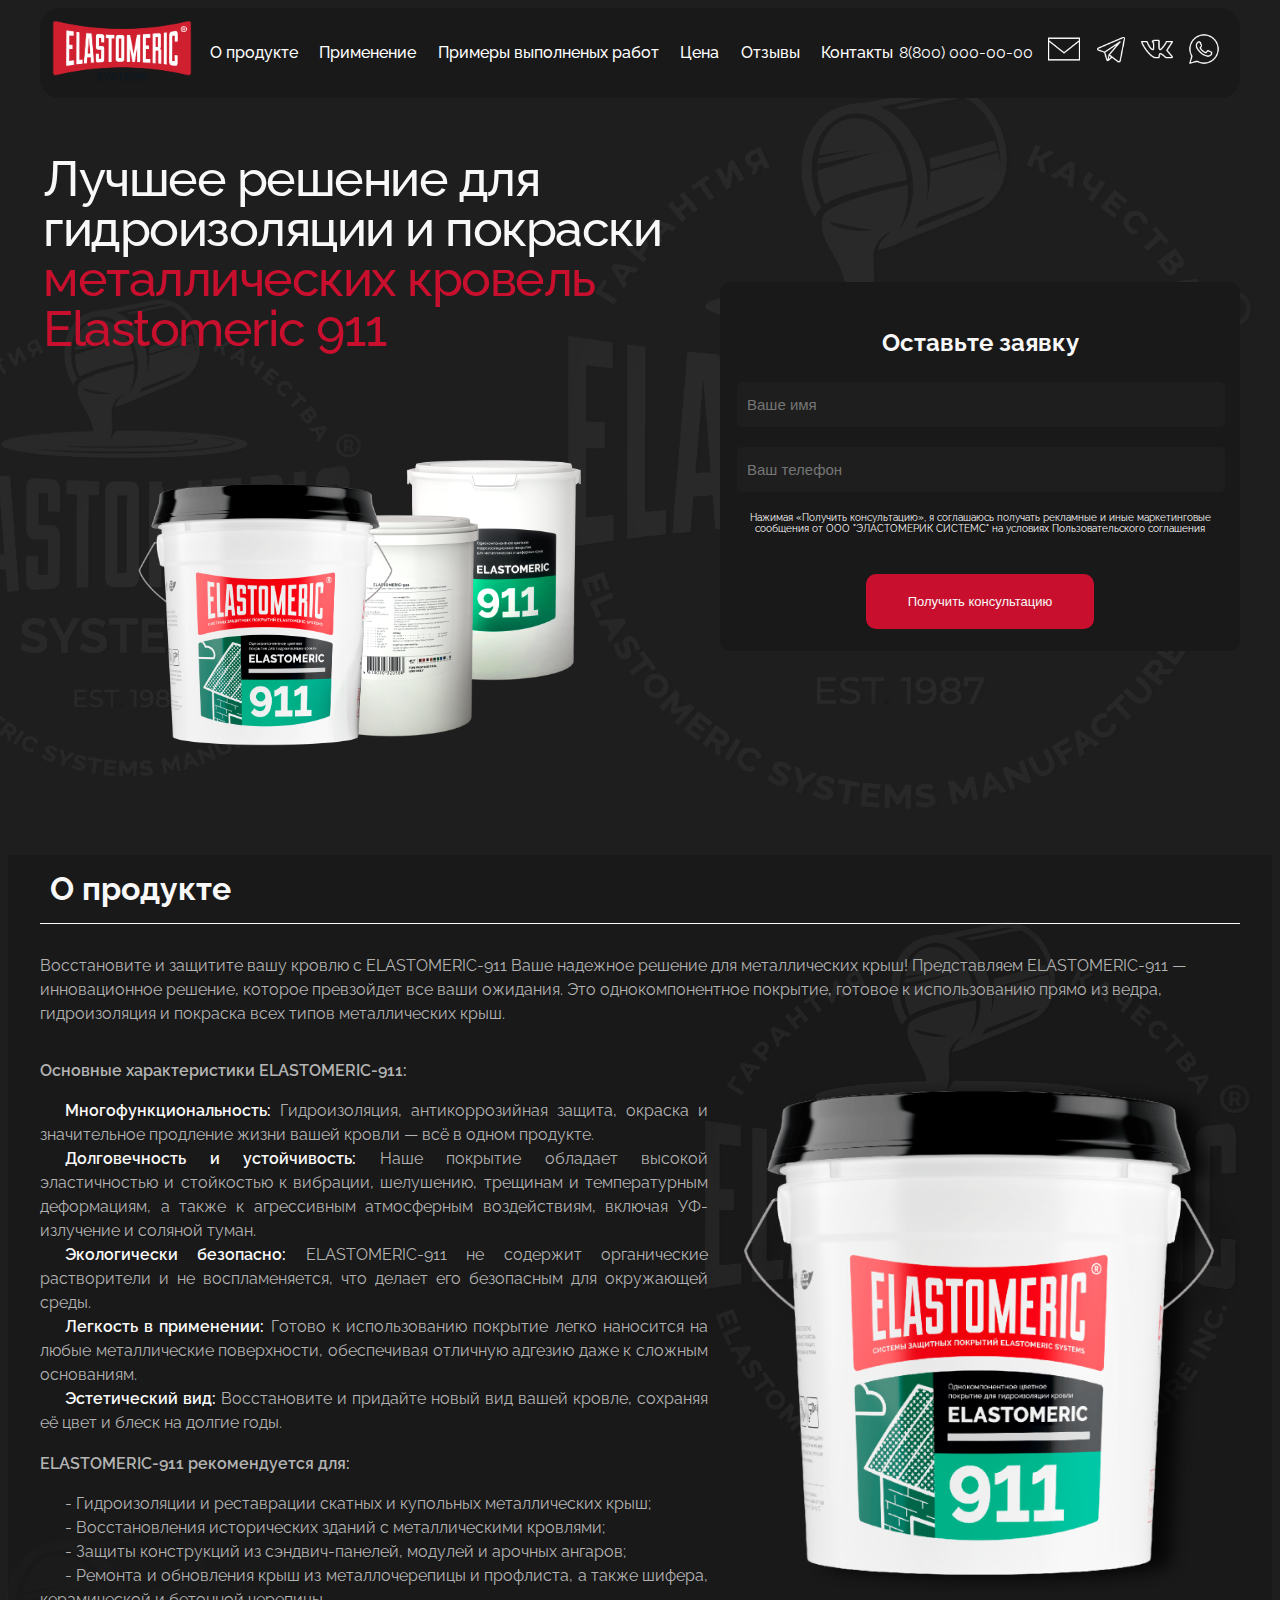
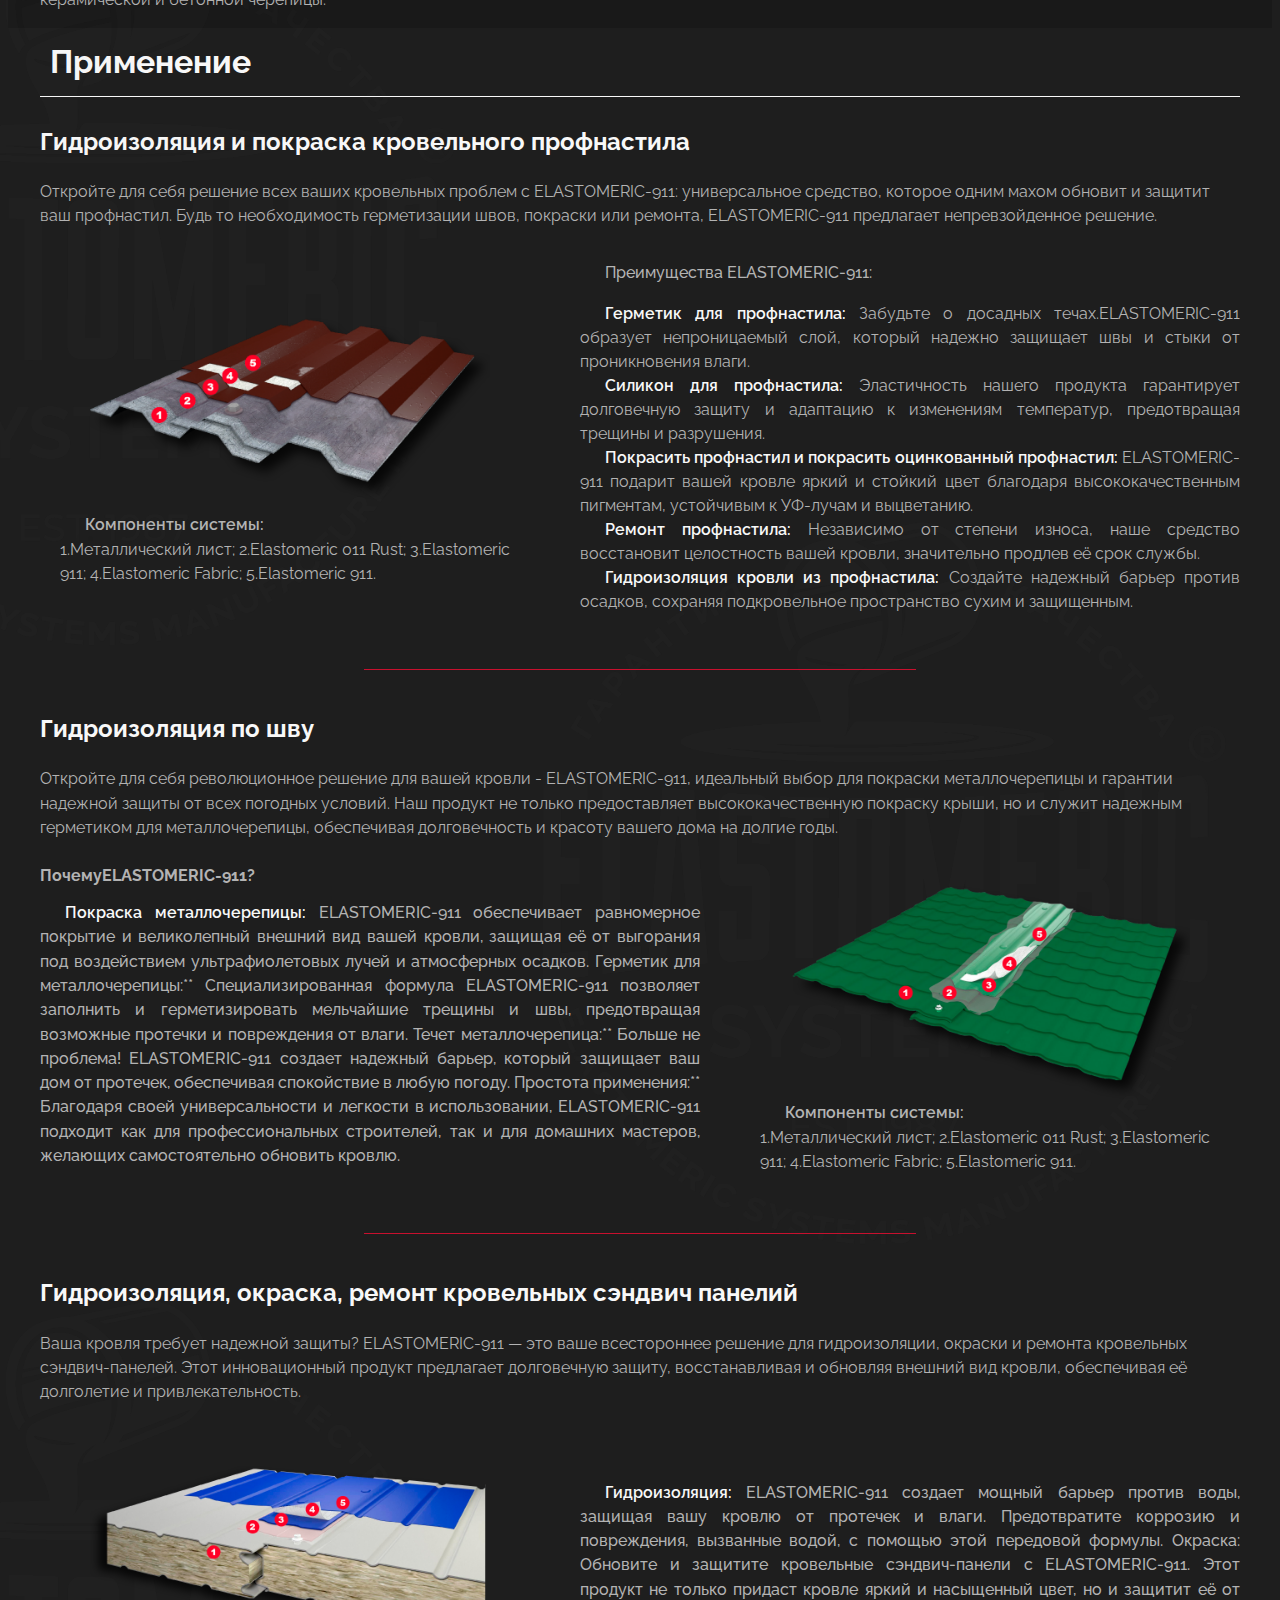
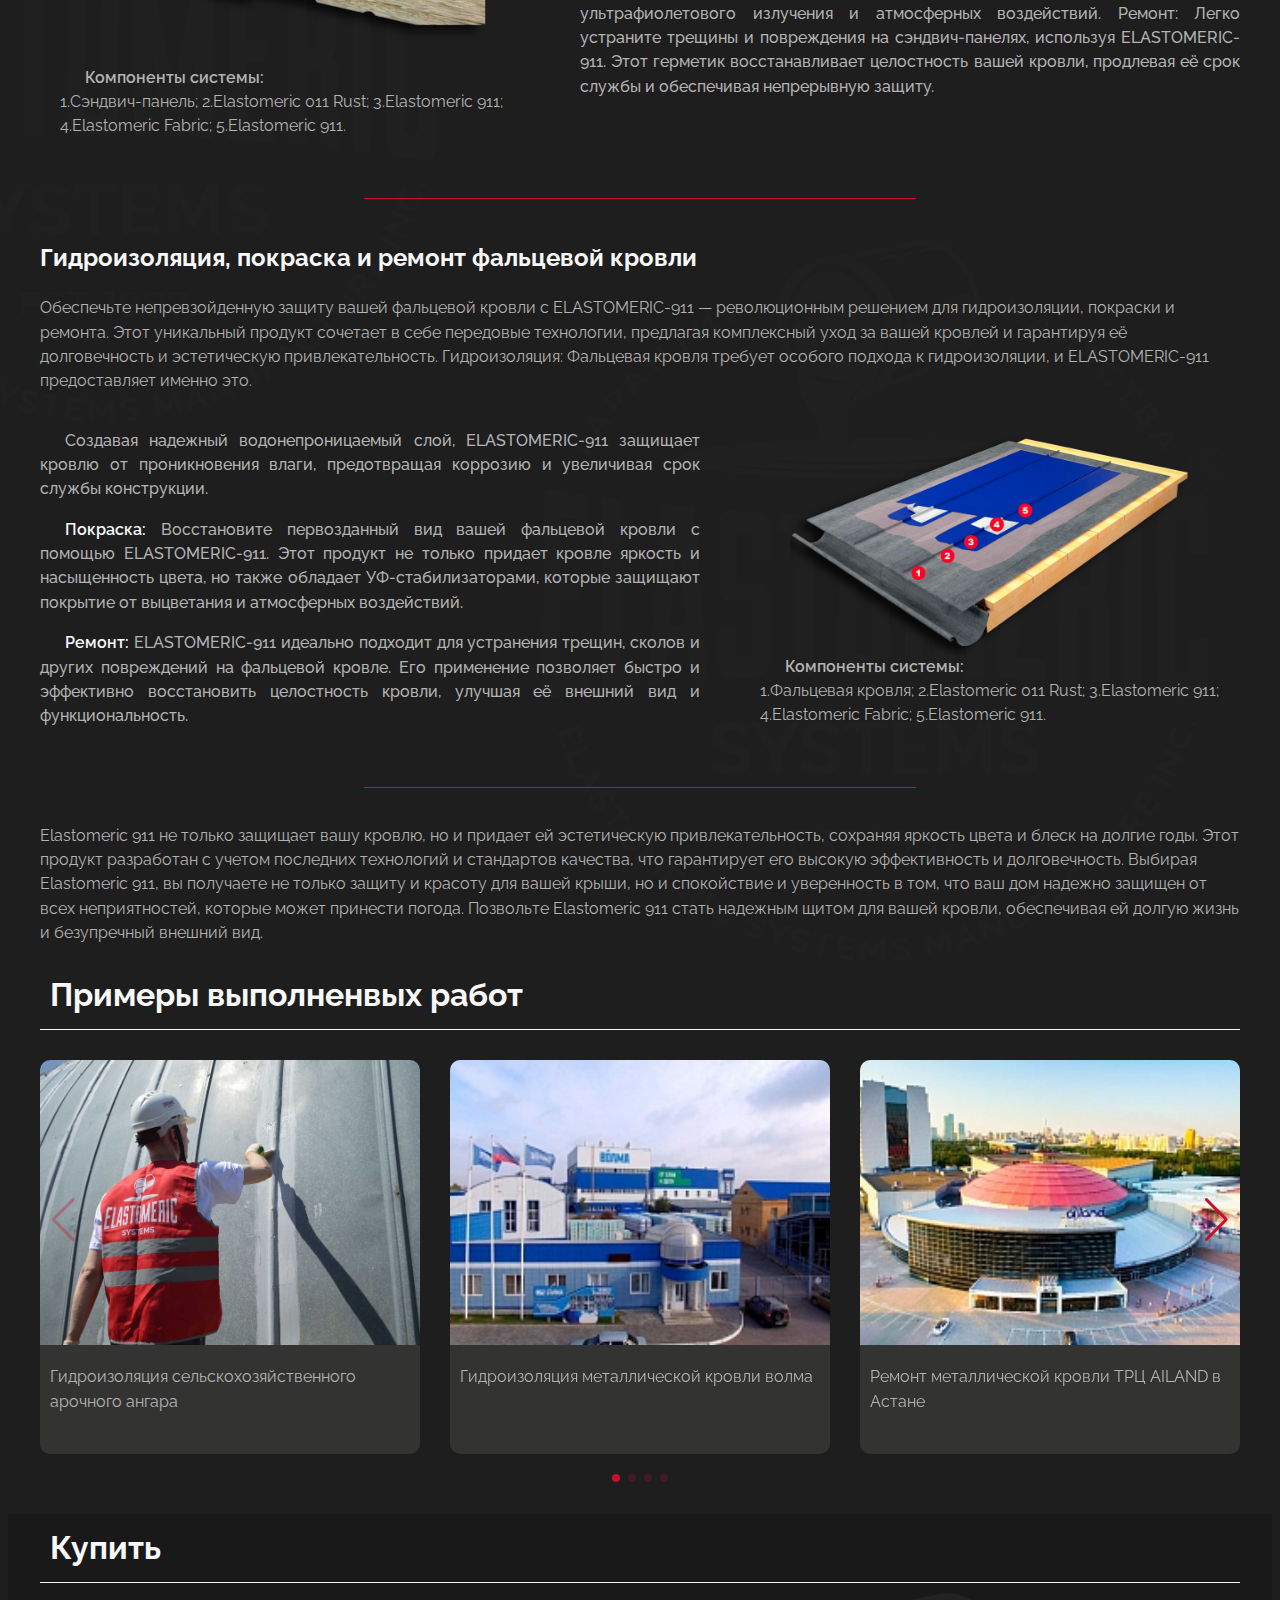
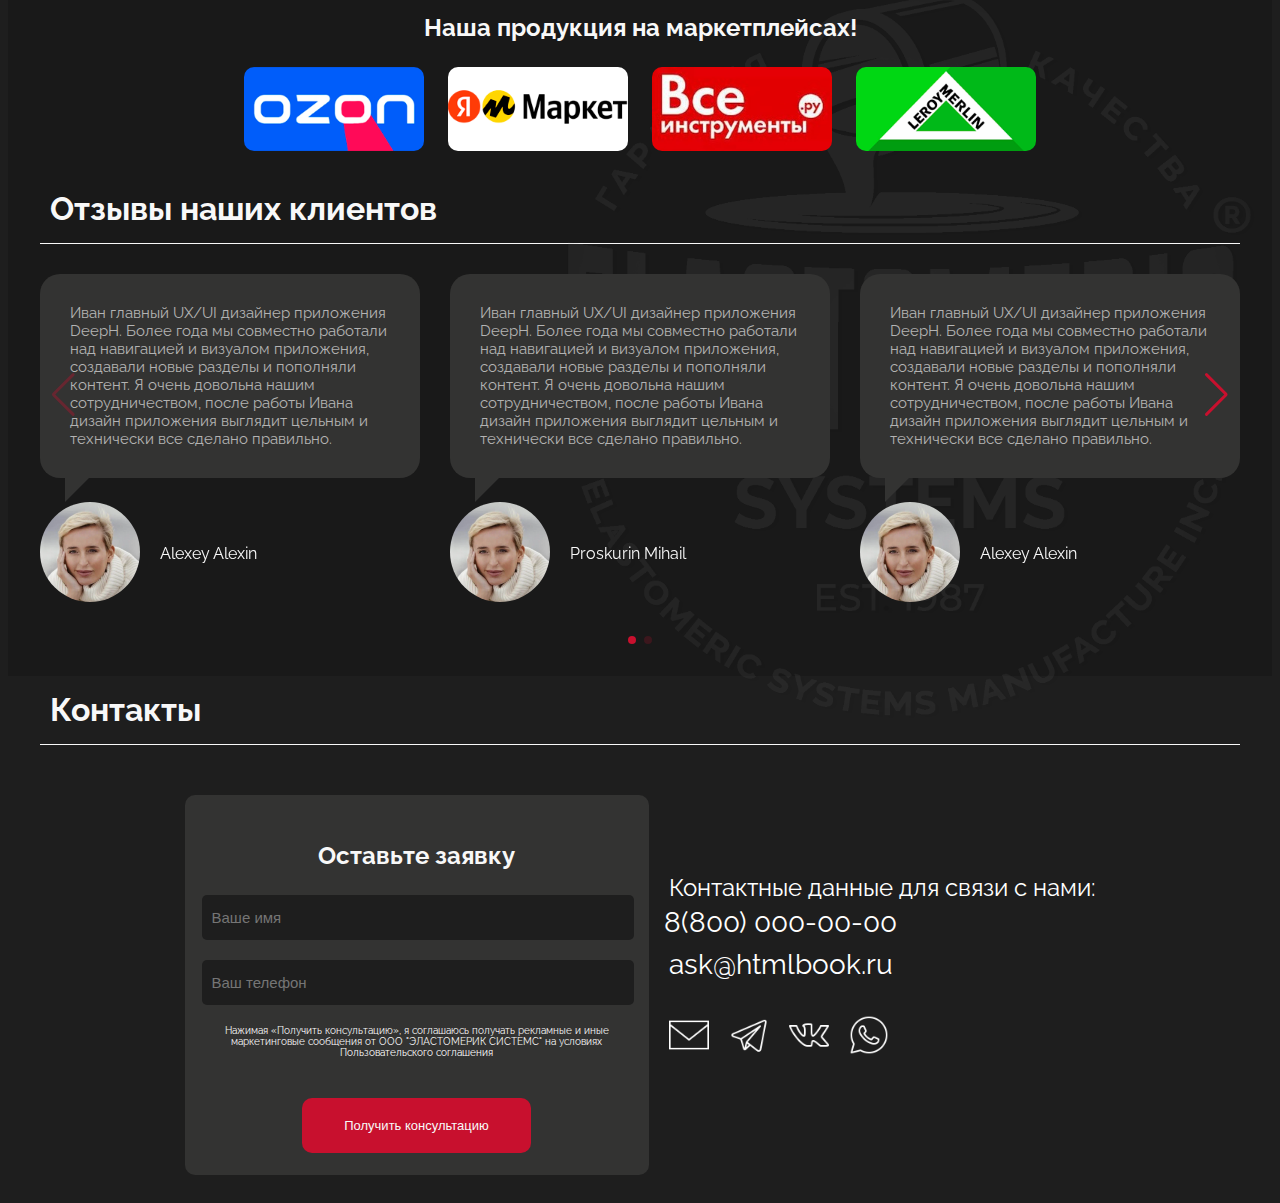
==== commit 2067d7a9: "finish" ====
--- a/index.html
+++ b/index.html
@@ -88,7 +88,7 @@
             <h1 class="el-911__title">
                 Лучшее решение для гидроизоляции и покраски<span> металлических кровель Elastomeric 911</span>
             </h1>
-            <img src="img/911_kraski1.png" alt="">
+            <img src="img/911_vse.png" alt="">
         </div>
         <div class="el-911__block-right">
             <div class="el-911__block-form">
@@ -696,33 +696,26 @@
         <h2 id="price" class="title_h2">Купить</h2>
 
         <div class="price">
-            <div class="price__block-left">
-                <h3>Наша продукция на маркетплейсах!</h3>
-                <div class="price__marcet">
-                    <a href="">
-                        <img src="img/price/ozon-horizontal.png" alt="ozon">
-                    </a>
-                    <a href="">
-                        <img src="img/price/yamarket-hotizontal.png" alt="yamarket">
-                    </a>
-                    <a href="">
-                        <img src="img/price/vseinstrumenty-horizont.jpeg" alt="vseinstrumenty">
-                    </a>
-                    <a href="">
-                        <img src="img/price/leroyM-horizontal.png" alt="Leroy Merlin">
-                    </a>
-                </div>
-            </div>
-            <div class="price__block-right">
-                <div class="price__img">
-                    <img src="img/price/korzina.png" alt="">
-                </div>
+            <h3>Наша продукция на маркетплейсах!</h3>
+            <div class="price__marcet">
+                <a href="https://ozon.ru/t/16NJ15B">
+                    <img src="img/price/ozon-horizontal.png" alt="ozon">
+                </a>
+                <a href="https://market.yandex.ru/cc/MSDBbtx">
+                    <img src="img/price/yamarket-hotizontal.png" alt="yamarket">
+                </a>
+                <a href="https://www.vseinstrumenti.ru/product/mastika-krovelnaya-3kg-seraya-elastomeric-911-akrilovaya-elastomeric-systems-7004001-12551879/">
+                    <img src="img/price/vseinstrumenty-horizont.jpeg" alt="vseinstrumenty">
+                </a>
+                <a href="https://lipetsk.leroymerlin.ru/product/mastika-elastomeric-systems-911-20kg-seryy-91623446/">
+                    <img src="img/price/leroyM-horizontal.png" alt="Leroy Merlin">
+                </a>
             </div>
         </div>
 
     </div>
 
-<!--Отзывы наших клиентов-->
+    <!--Отзывы наших клиентов-->
 
     <div class="container">
         <h2 id="otzivy" class="title_h2">Отзывы наших клиентов</h2>
@@ -843,7 +836,7 @@
             </div>
         </div>
         <div class="el-911__block-right contacts__block-right">
-            или свяжитесь с нами удобным для Вас способом
+            Контактные данные для связи с нами:
             <div class="contacts__info">
                 <div class="contacts__tel">
                     <div class="el-911__tel contacts__tel">
--- a/styles.css
+++ b/styles.css
@@ -7,34 +7,28 @@
     list-style-type: none;
     font-size: 1rem;
     line-height: 1.5;
-
 }
 
 a {
     text-decoration: none;
     color: #FFFFFF;
-
 }
 
 
 h1 {
     font-size: 3.125rem;
-
-
 }
 
 
 h2 {
-    /*font-size: 2.1875rem;*/
     color: #f8f8f8;
     font-size: calc(28px + (32 - 28) * ((100vw - 320px) / (1200 - 320)));
-    /*font-size: 2.5rem;*/
+
 }
 
 h3 {
     font-size: calc(20px + (24 - 20) * ((100vw - 320px) / (1200 - 320)));
     color: #f8f8f8;
-    /*margin: 30px;*/
 
 }
 
@@ -42,7 +36,6 @@
     font-size: calc(14px + (16 - 14) * ((100vw - 320px) / (1200 - 320)));
     line-height: 1.5;
     color: #b3b3b3;
-    text-indent: 25px;
 }
 
 body {
@@ -191,8 +184,7 @@
 /*.Вверхнее  меню*/
 
 
-/*Body*/
-
+/*Оставить заявку*/
 
 .el-911__block-one {
     display: flex;
@@ -233,17 +225,12 @@
 }
 
 .el-911__block-right {
-    flex: 1 0 41%;
     color: #fff;
-    font-size: 35px;
-}
-
-.contacts__info {
+    font-size: 24px;
+}
+
+.contacts__tel {
     font-size: 28px;
-}
-
-.contacts__tel {
-    font-size: 35px;
 }
 
 .el-911__block-form {
@@ -268,7 +255,8 @@
 }
 
 .el-911__link-tel a {
-    color: #c8102e;
+    /*color: #c8102e; */
+    color: #f8f8f8;
 }
 
 .el-911__form {
@@ -338,7 +326,6 @@
 .el-911__btn {
     text-align: center;
     padding-top: 20px;
-
 }
 
 .el-911__btn button {
@@ -354,6 +341,7 @@
 .el-911__btn button:hover {
     background: #9a111e;
 }
+/*.Оставить заявку*/
 
 /*О продкте*/
 .logo__fon-2 {
@@ -381,7 +369,7 @@
 
 .product__block__right img {
     width: 100%;
-    max-width: 1200px;
+    max-width: 1600px;
     height: auto;
 }
 
@@ -397,12 +385,15 @@
     color: #b3b3b3;
 }
 
+.product__block__text ul > li {
+    text-indent: 25px;
+}
+
 .product__block__text span {
-    color: #c8102e;
+    /*color: #c8102e; */
+    color: #f8f8f8;
     margin-bottom: 0;
     font-weight: 600;
-
-
 }
 
 .product__block__text {
@@ -414,9 +405,8 @@
     color: #b3b3b3;
     list-style-type: none;
 }
-
-
 /*.О продкте*/
+
 /*Применение*/
 .logo__fon-4 {
     position: absolute;
@@ -490,17 +480,28 @@
     text-align: justify;
 }
 
+.el-911__block-application__left p {
+    font-weight: 500;
+    text-indent: 25px;
+}
+
 .el-911__block-application__left p > span {
-    color: #c8102e
+    /*color: #c8102e;  */
+    color: #f8f8f8;
 }
 
 .el-911__block-application__left ul {
     list-style-type: none;
 }
 
+.el-911__block-application__left > ul > li {
+    text-indent: 25px;
+}
+
 .el-911__block-application__left ul > li > span {
     list-style-type: none;
-    color: #c8102e
+    /*color: #c8102e*/
+    color: #f8f8f8;
 }
 
 .el-911__application span {
@@ -525,9 +526,8 @@
 }
 
 /*.Применение*/
+
 /*Отзывы*/
-
-
 .otzivy__mySwiper {
     overflow: hidden;
     padding-bottom: 70px;
@@ -576,35 +576,28 @@
 }
 
 .otzivy__name {
-    color: #c8102e;
-}
-
+    /*color: #c8102e;*/
+    color: #f8f8f8;
+}
 /*.Отзывы*/
+
 /*Примеры выполненвых работ  */
-
 .works__mySwiper {
     overflow: hidden;
     position: relative;
     padding-bottom: 60px;
-
-}
-
+}
 .swiper-button-next, .swiper-button-prev {
     top: 121px !important;
 }
 
-
 .swiper-pagination span {
 
     background: #c8102e;
 }
-
 .swiper-pagination {
-
     padding-bottom: 20px;
-
-}
-
+}
 
 .works__swiper-button-prev, .works__swiper-button-next {
     top: 160px !important;
@@ -620,14 +613,12 @@
     object-fit: cover;
     aspect-ratio: 4/3;
     border-radius: 10px 10px 0 0;
-
 }
 
 .works__col-1 {
     background: #333332;
     border-radius: 10px;
     height: auto !important;
-
 }
 
 .works__col-1__img .hidden {
@@ -637,73 +628,29 @@
 .works__col-1 p {
     padding: 0 10px;
 }
-
-
 /*.Примеры выполненвых работ  */
+
 /*Купить*/
 .price {
-    display: flex;
-    align-items: center;
-    justify-content: space-between;
-    position: relative;
-}
-
-.price__block-left {
-    display: flex;
-    flex-direction: column;
-    align-items: center;
-    background: #333332;
-    aspect-ratio: 16/7;
+    text-align: center;
+    margin: 20px auto;
+    position: relative;
+}
+
+.price img {
+    width: 100%;
+    max-width: 180px;
+    height: auto;
     border-radius: 10px;
-    padding-bottom: 30px;
-
-}
-
-.price__block-left img {
-    width: 100%;
-    max-width: 150px;
-    height: 100%;
-    border-radius: 10px;
-    object-fit: cover;
-    background-size: cover;
-    aspect-ratio: 20/9;
-}
-
-.price__marcet {
-    display: flex;
-    flex-wrap: wrap;
-    gap: 10px;
-    align-items: center;
-    justify-content: center;
-    width: 75%;
 }
 
 .price__marcet a {
-    flex: 0 0 33%;
-}
-
-.price__block-left a {
     text-align: center;
-
-}
-
-.price__block-right {
-    position: relative;
-    flex: 0 0 45%;
-}
-
-.price__img {
-    display: flex;
-}
-
-.price__img img {
-    max-width: 340px;
-    width: 100%;
-    height: auto;
-    margin: 0 auto;
+    padding: 0 10px;
 }
 
 /*.Купить*/
+
 /*Контакты*/
 .logo__fon-3 {
     position: absolute;
@@ -718,8 +665,7 @@
 .contacts {
     display: flex;
     align-items: center;
-    justify-content: space-around;
-    background-color: #191919;
+    justify-content: center;
     padding: 20px;
     border-radius: 10px;
     gap: 20px;
@@ -735,43 +681,32 @@
 
 .contacts__info {;
     font-size: calc(20px + (28 - 20) * ((100vw - 320px) / (1200 - 320)));
-    display: flex;
-    align-items: center;
-    justify-content: space-around;
-    flex-wrap: wrap;
-    gap: 10px;
-
+    line-height: 1.5;
 }
 
 .contacts__message {
-
     display: flex;
     gap: 20px;
     align-items: center;
+    justify-content: flex-start;
 }
 
 .contacts__message > li > a > img {
-    max-width: 32px;
+    max-width: 40px;
     width: 100%;
     height: auto;
     transition: 1s
 }
 
+.contacts__tel a:hover {
+    color: #b3b3b3;
+}
+
 .contacts__message > li > a :hover {
-    width: 32px;
+    width: 52px;
     transform: scale(1.2);
 }
-
 /*.Контакты*/
-
-/*.Body*/
-
-/*footer*/
-footer {
-    height: 410px;
-}
-
-/*.footer*/
 
 
 /*Кнопка*/
@@ -813,6 +748,4 @@
         background-color: #c8102e;
     }
 }
-
-
 /*.Кнопка*/--- a/media.css
+++ b/media.css
@@ -183,18 +183,7 @@
 
         opacity: 0;
     }
-    .price__marcet {
-        display: flex;
-        flex-wrap: wrap;
-        gap: 10px;
-        align-items: center;
-        justify-content: center;
-        width: 100%;
-    }
-
-    .price__marcet a {
-        flex: 0;
-    }
+
 
     .price__block-left img {
         width: 150px;
@@ -220,6 +209,9 @@
         text-align: center;
         padding: 20px 0;
         gap: 0;
+    }
+    .contacts__message {
+        justify-content: center;
     }
 
     /*.Контакты*/
@@ -262,6 +254,17 @@
     /*Вверхнее  меню*/
 }
 
+@media (max-width: 464px) {
+    /*Вверхнее  меню*/
+    .price__marcet a {
+       display: block;
+        width: 100%;
+        padding: 0;
+    }
+
+    /*Вверхнее  меню*/
+}
+
 @media (max-width: 350px) {
     /*Вверхнее  меню*/
     .menu__block {
